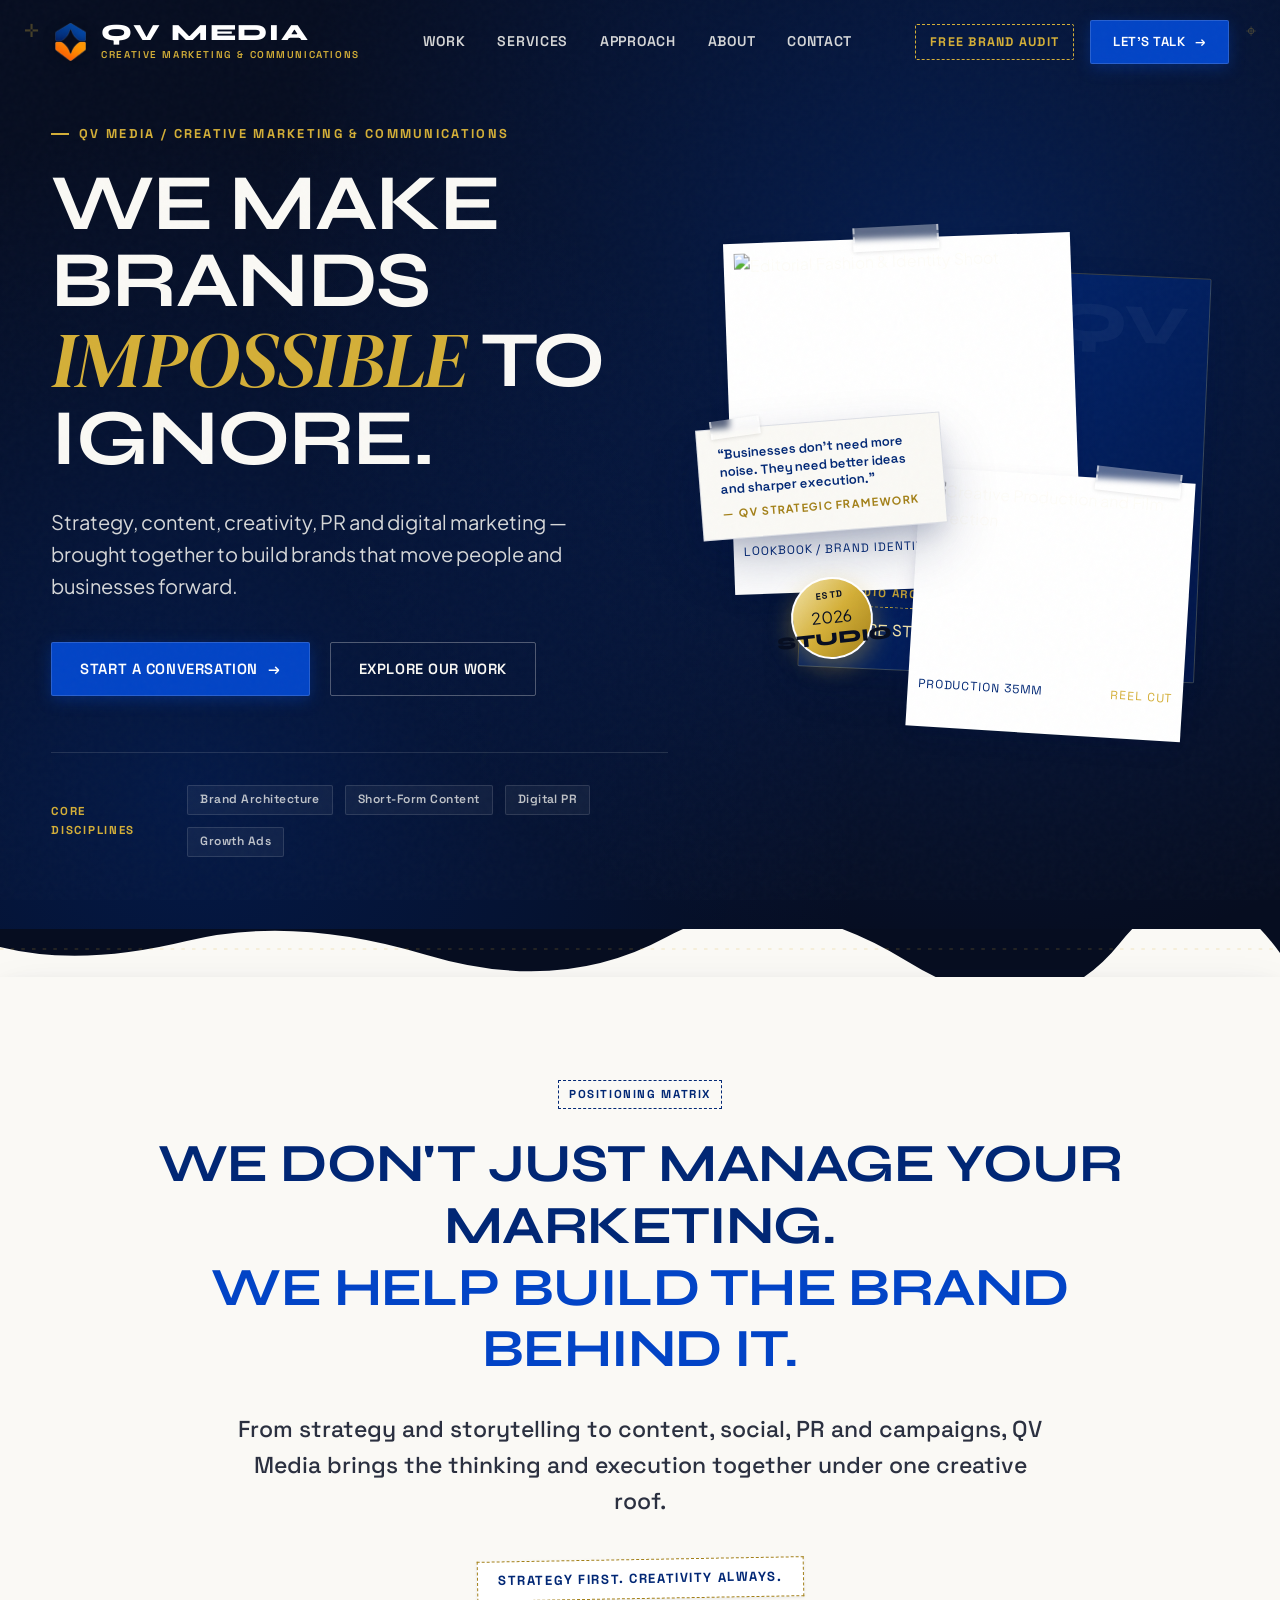
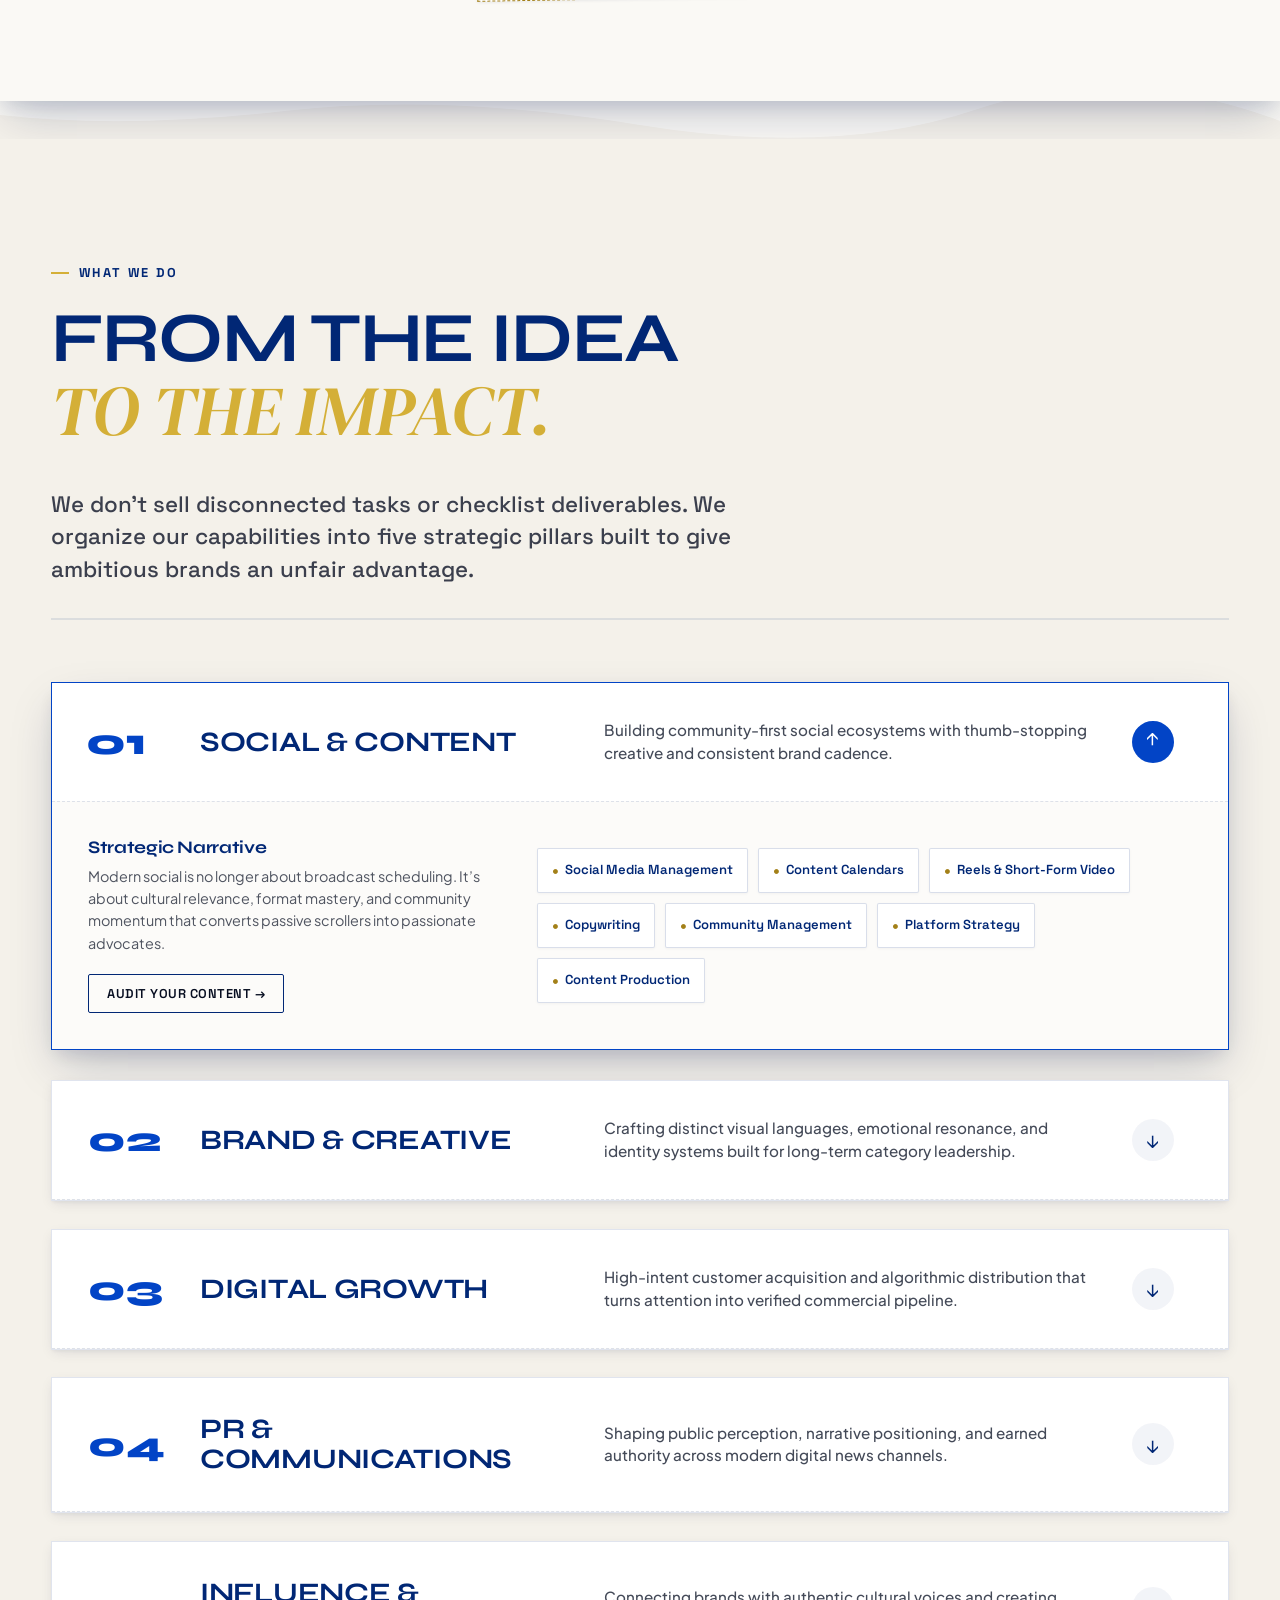
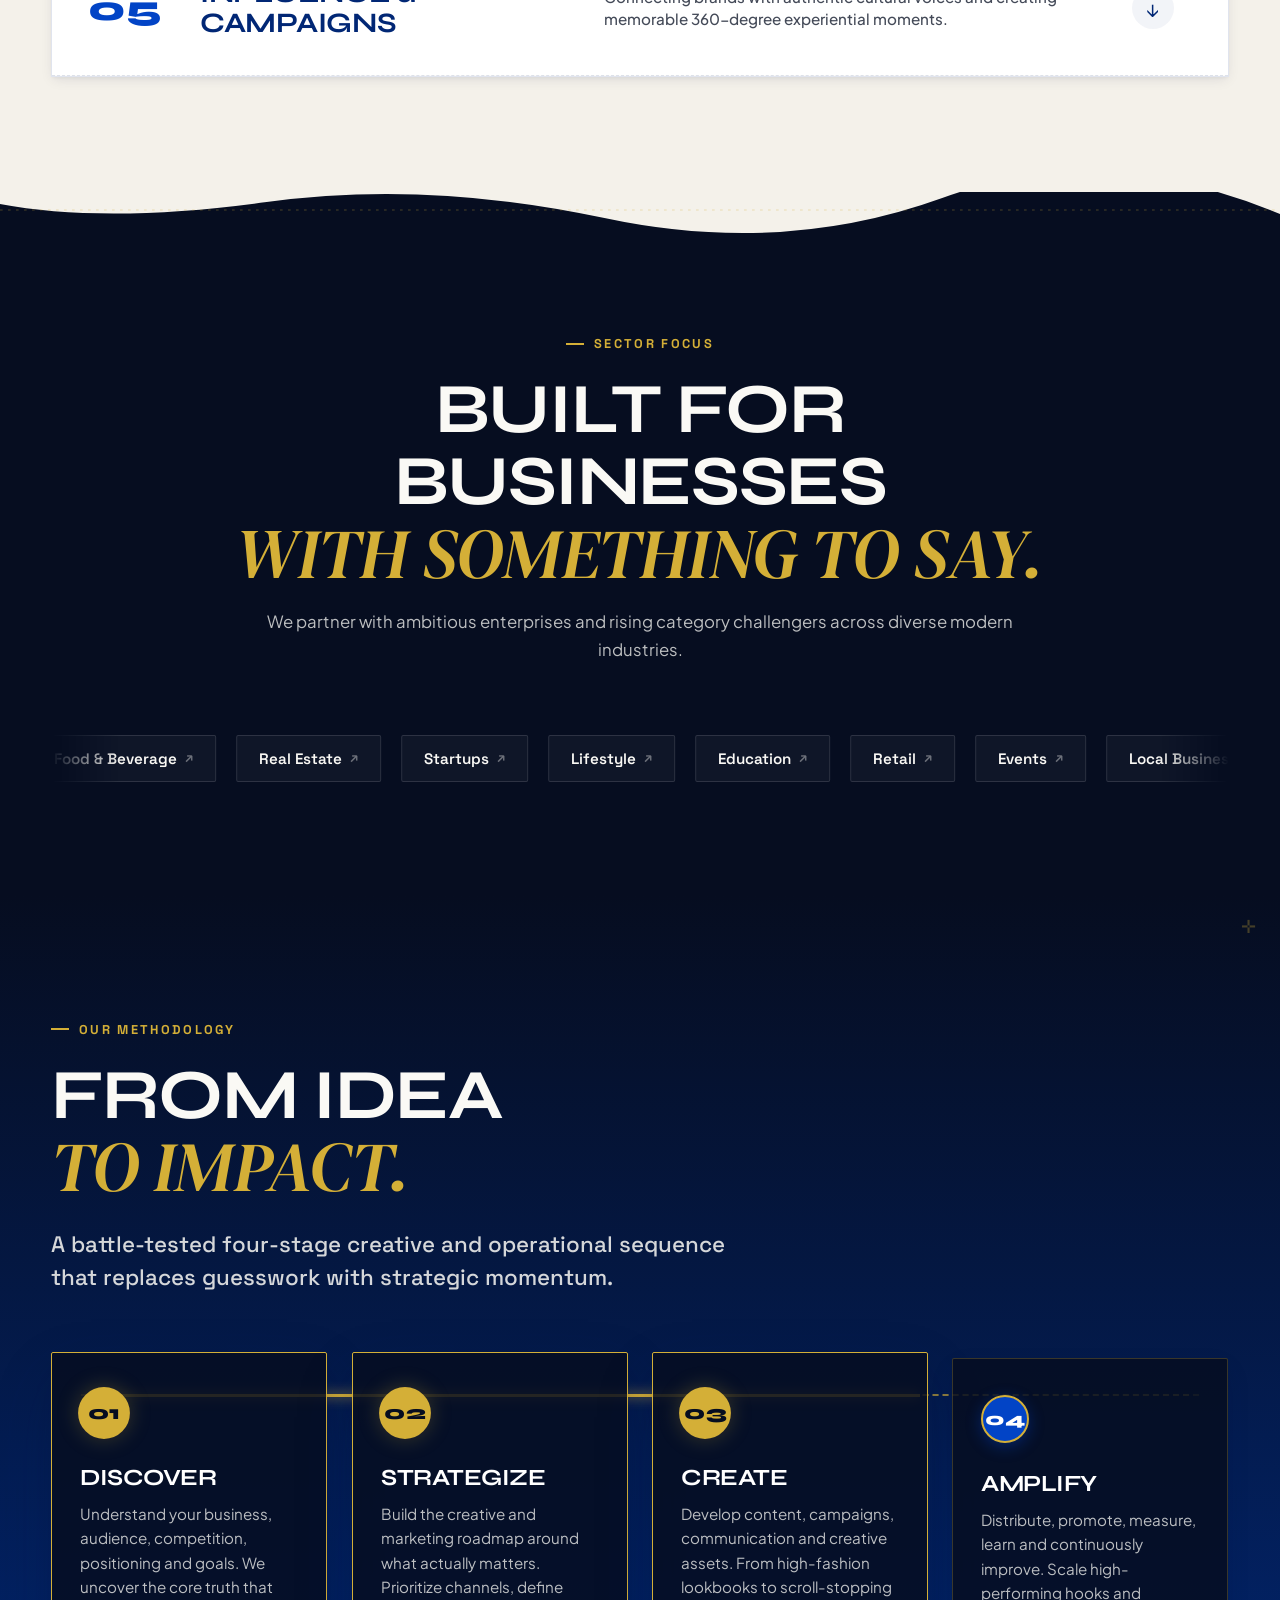
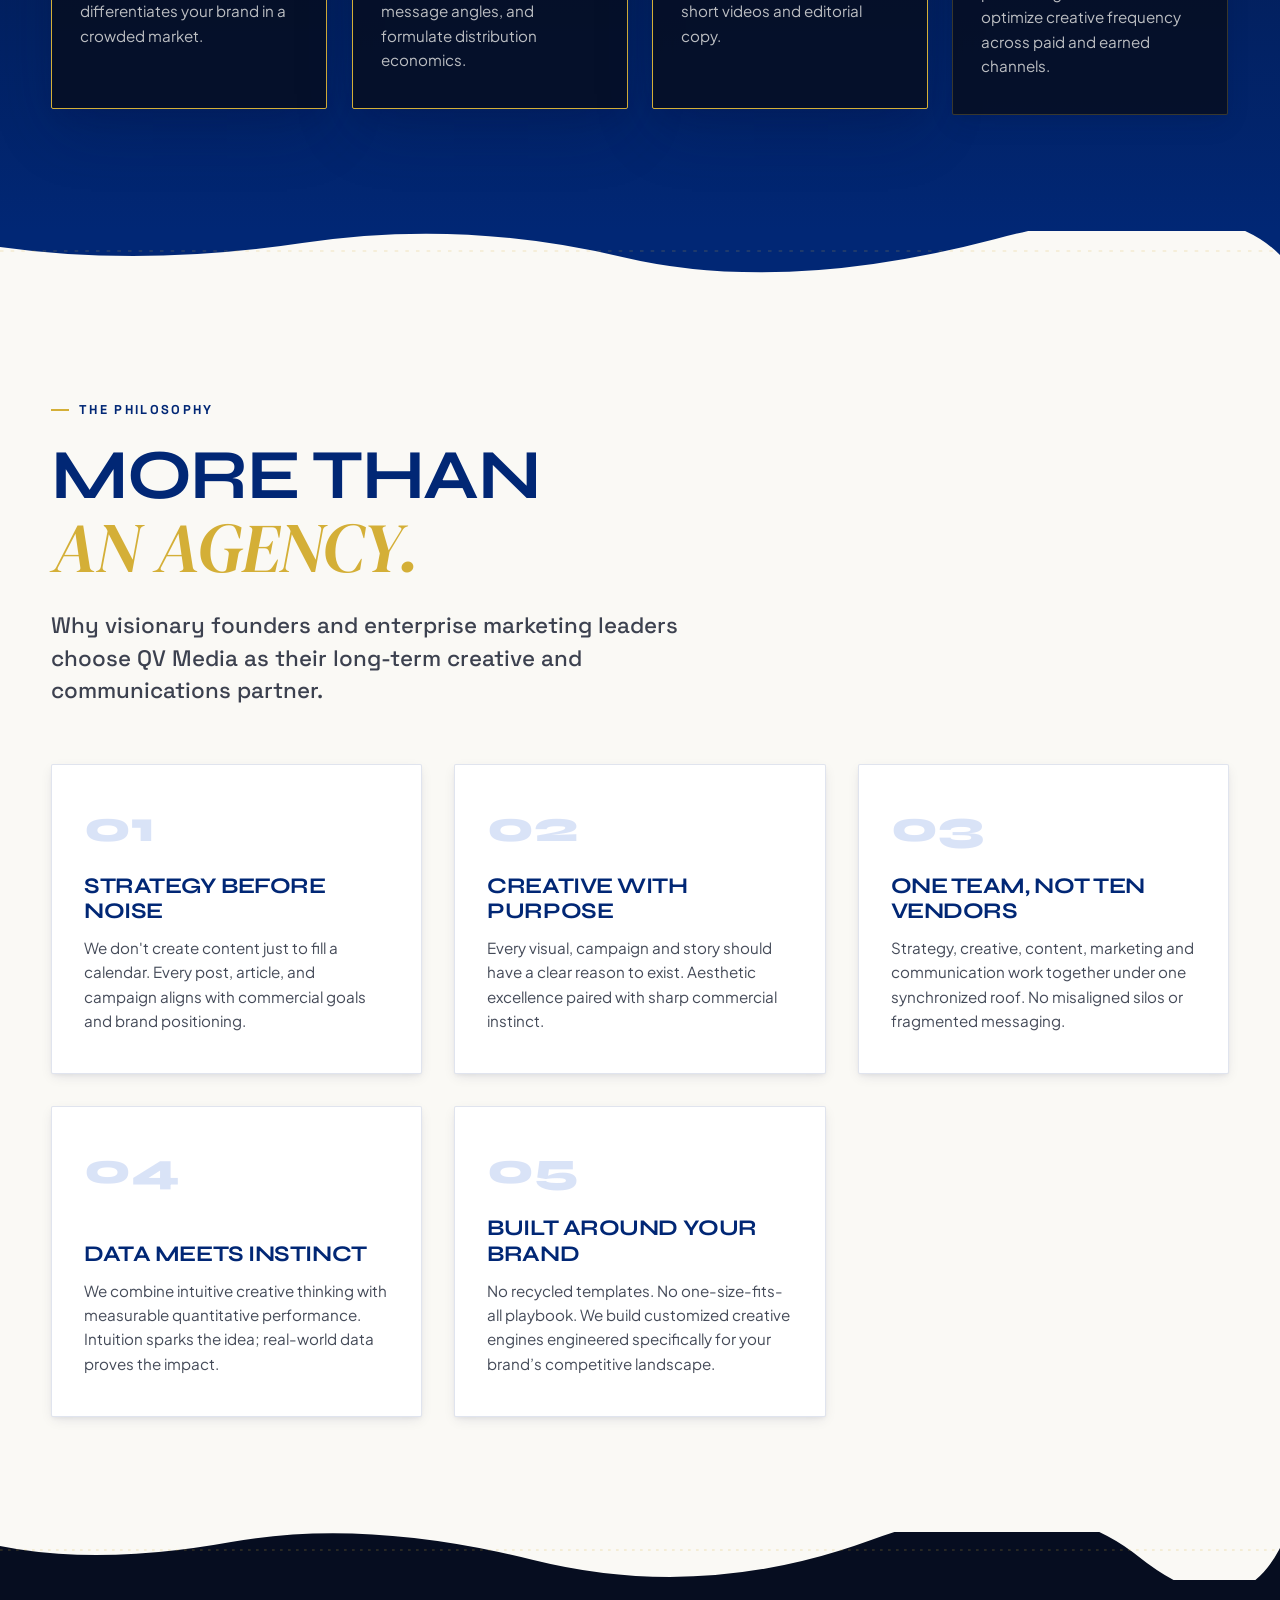
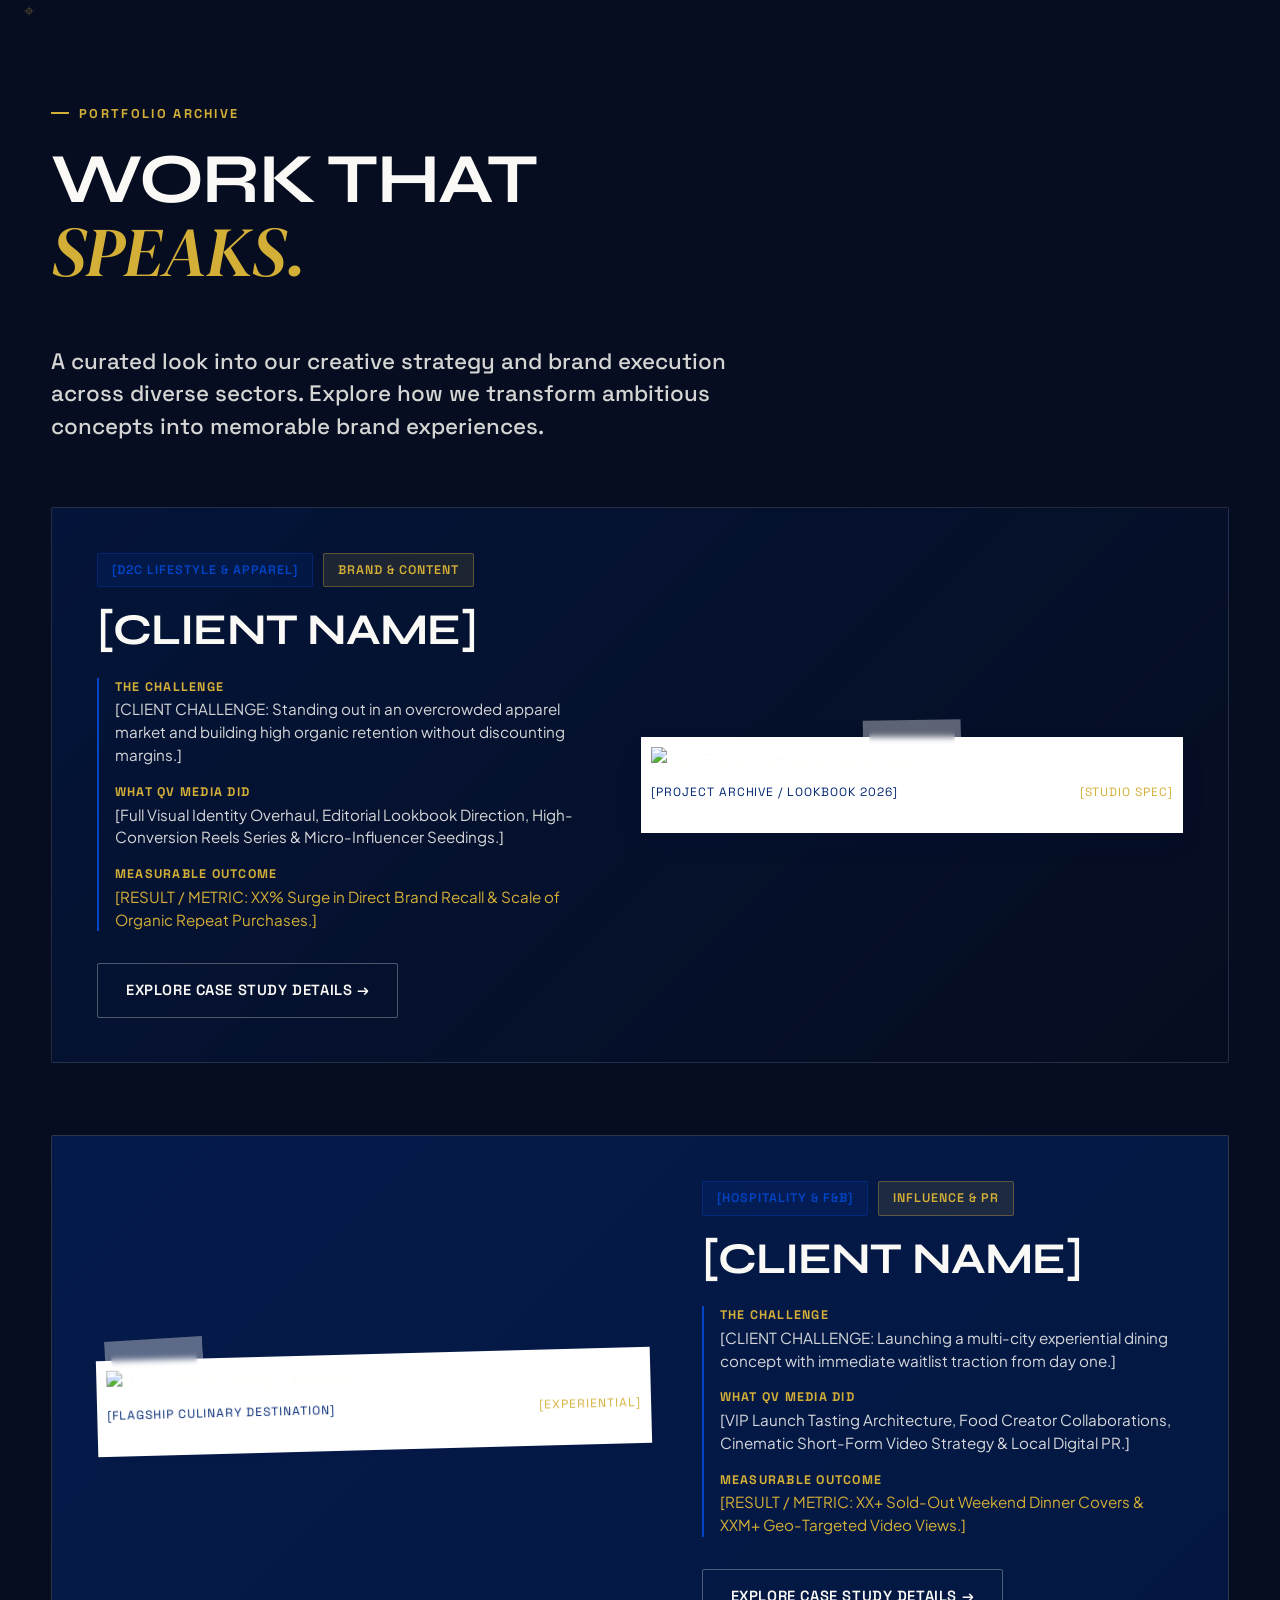
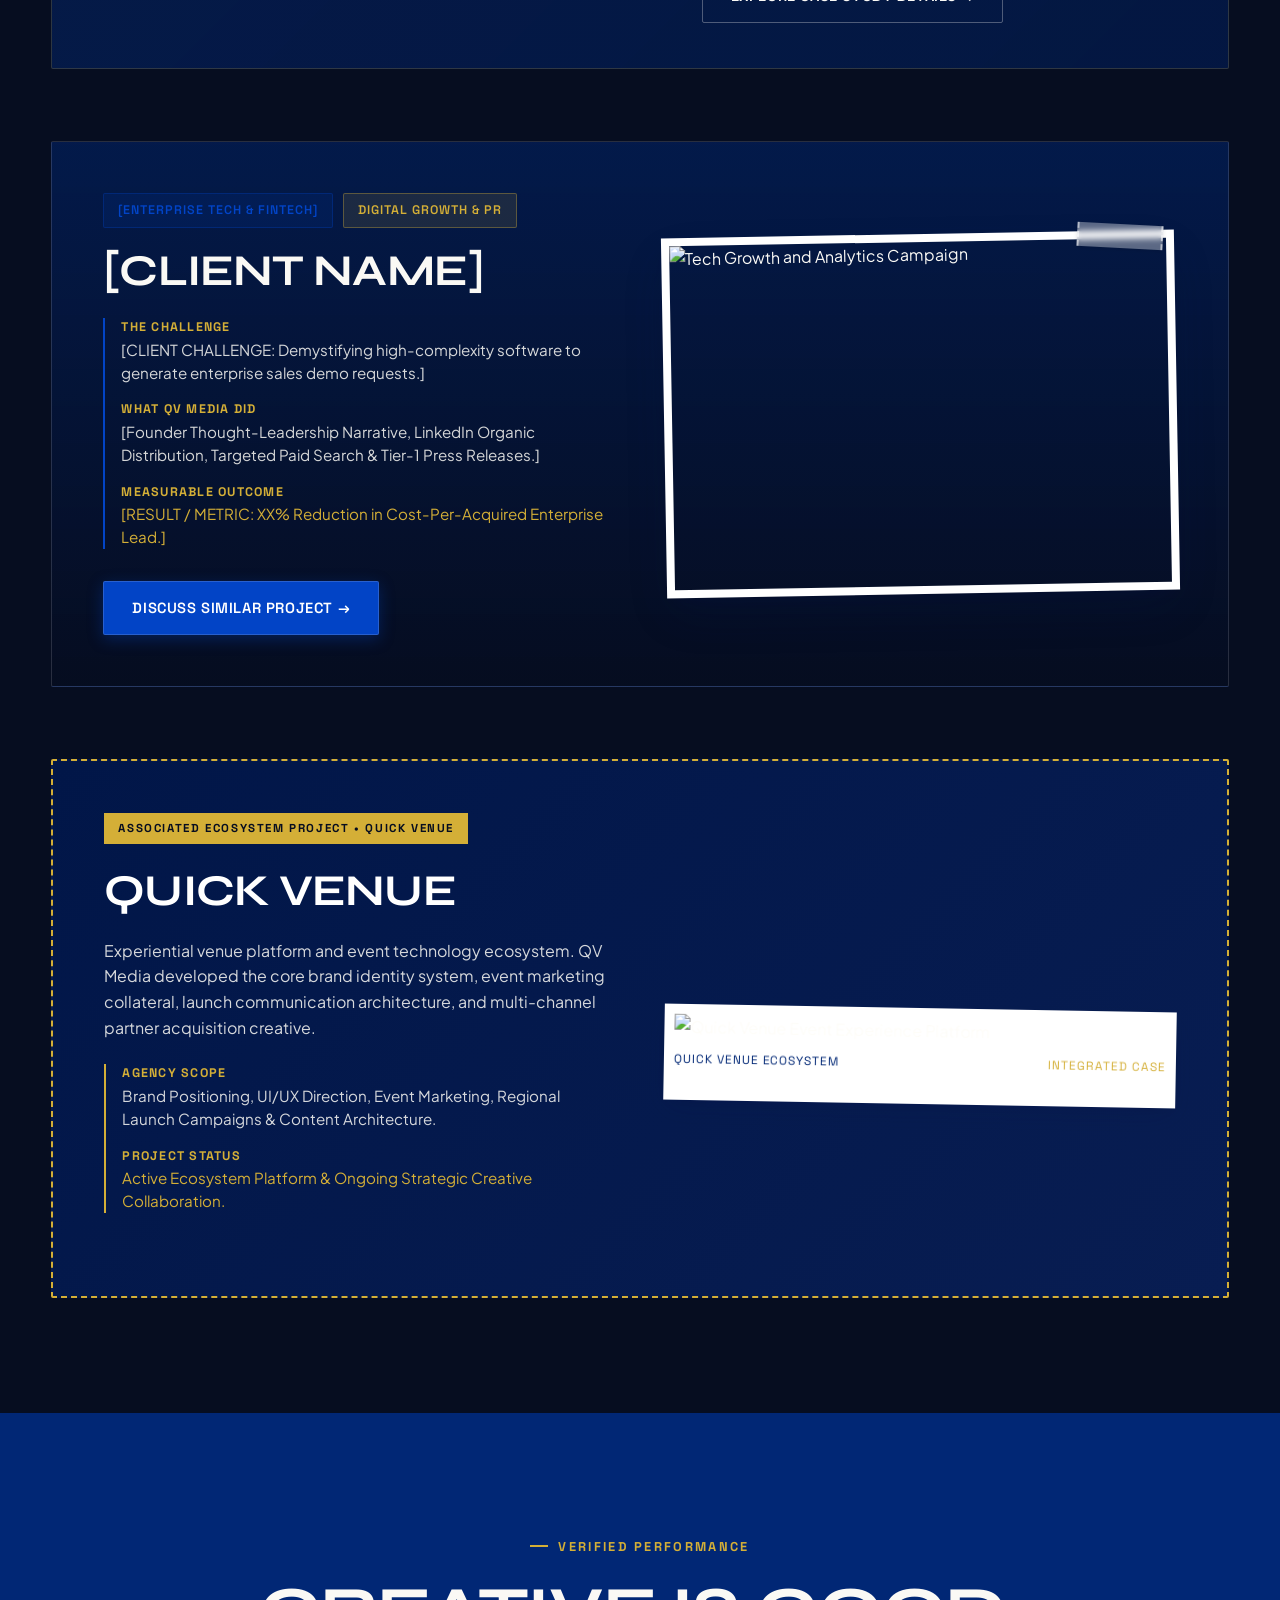
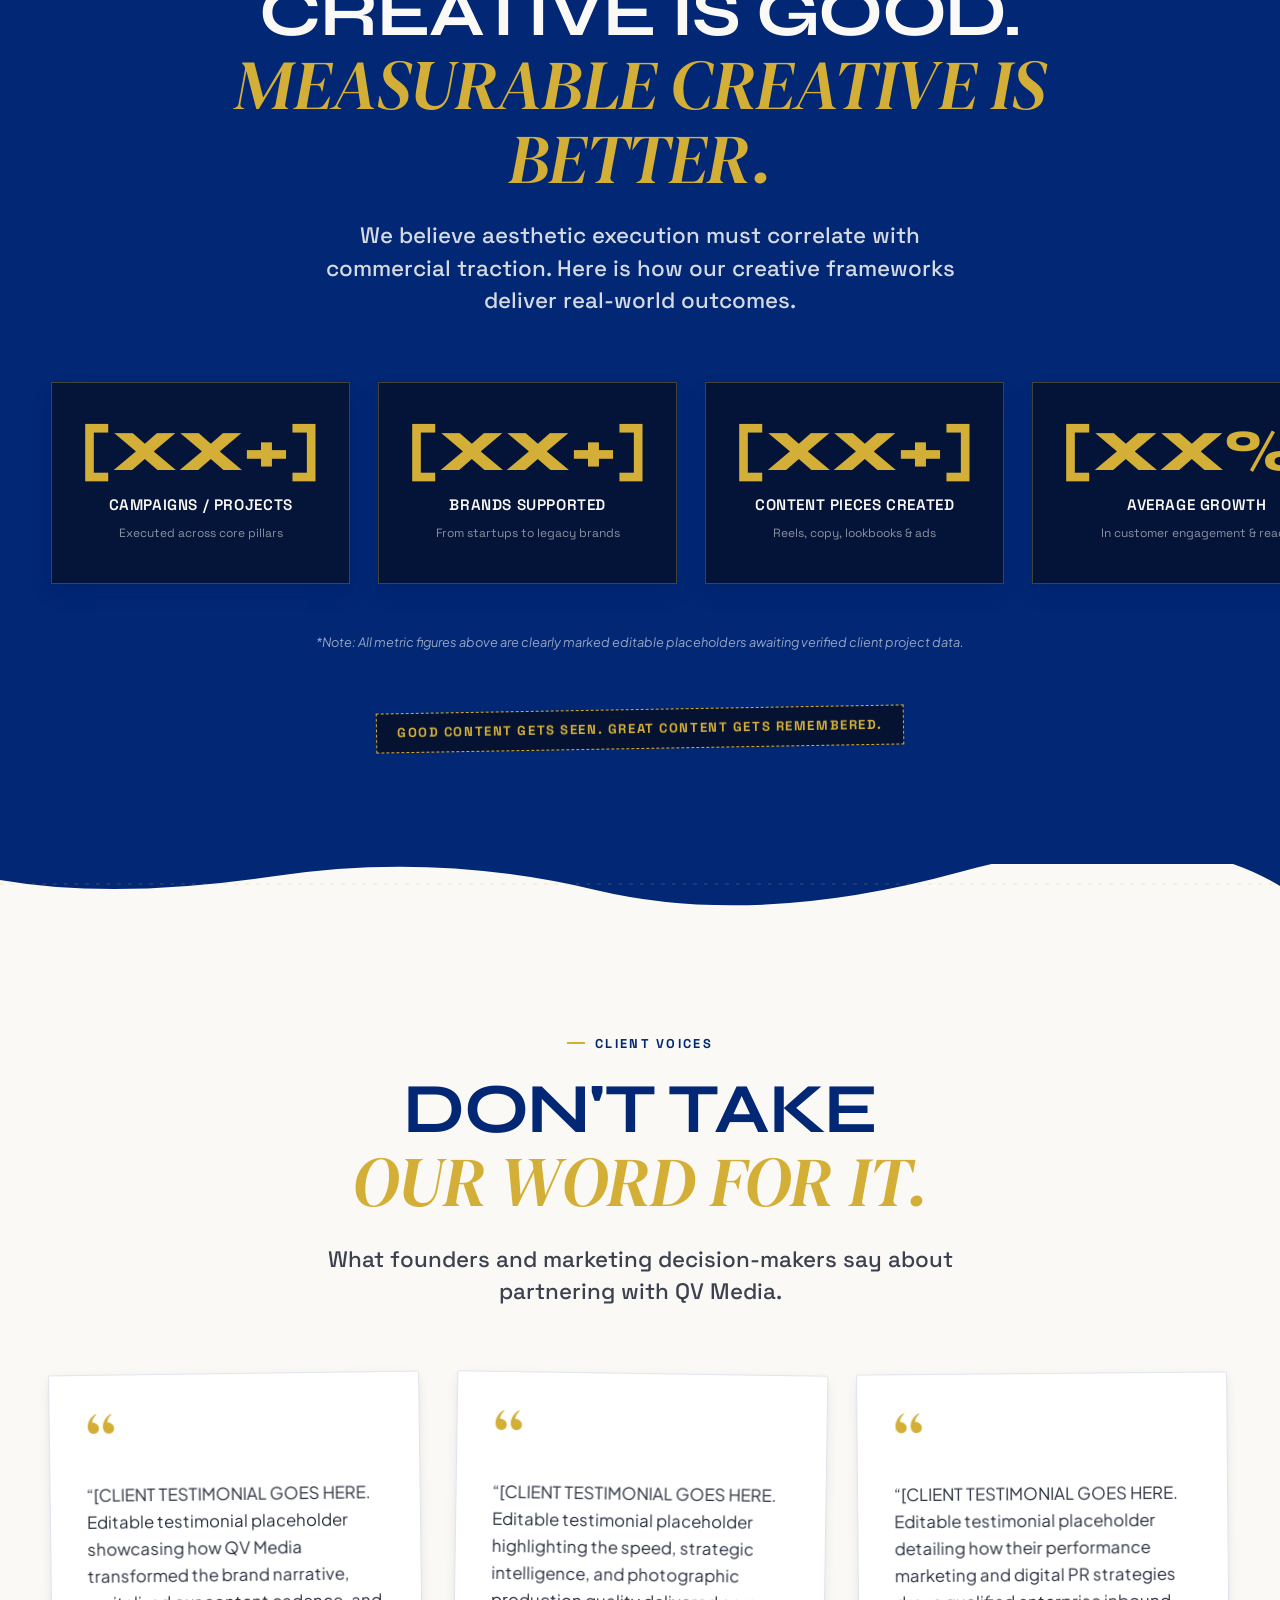
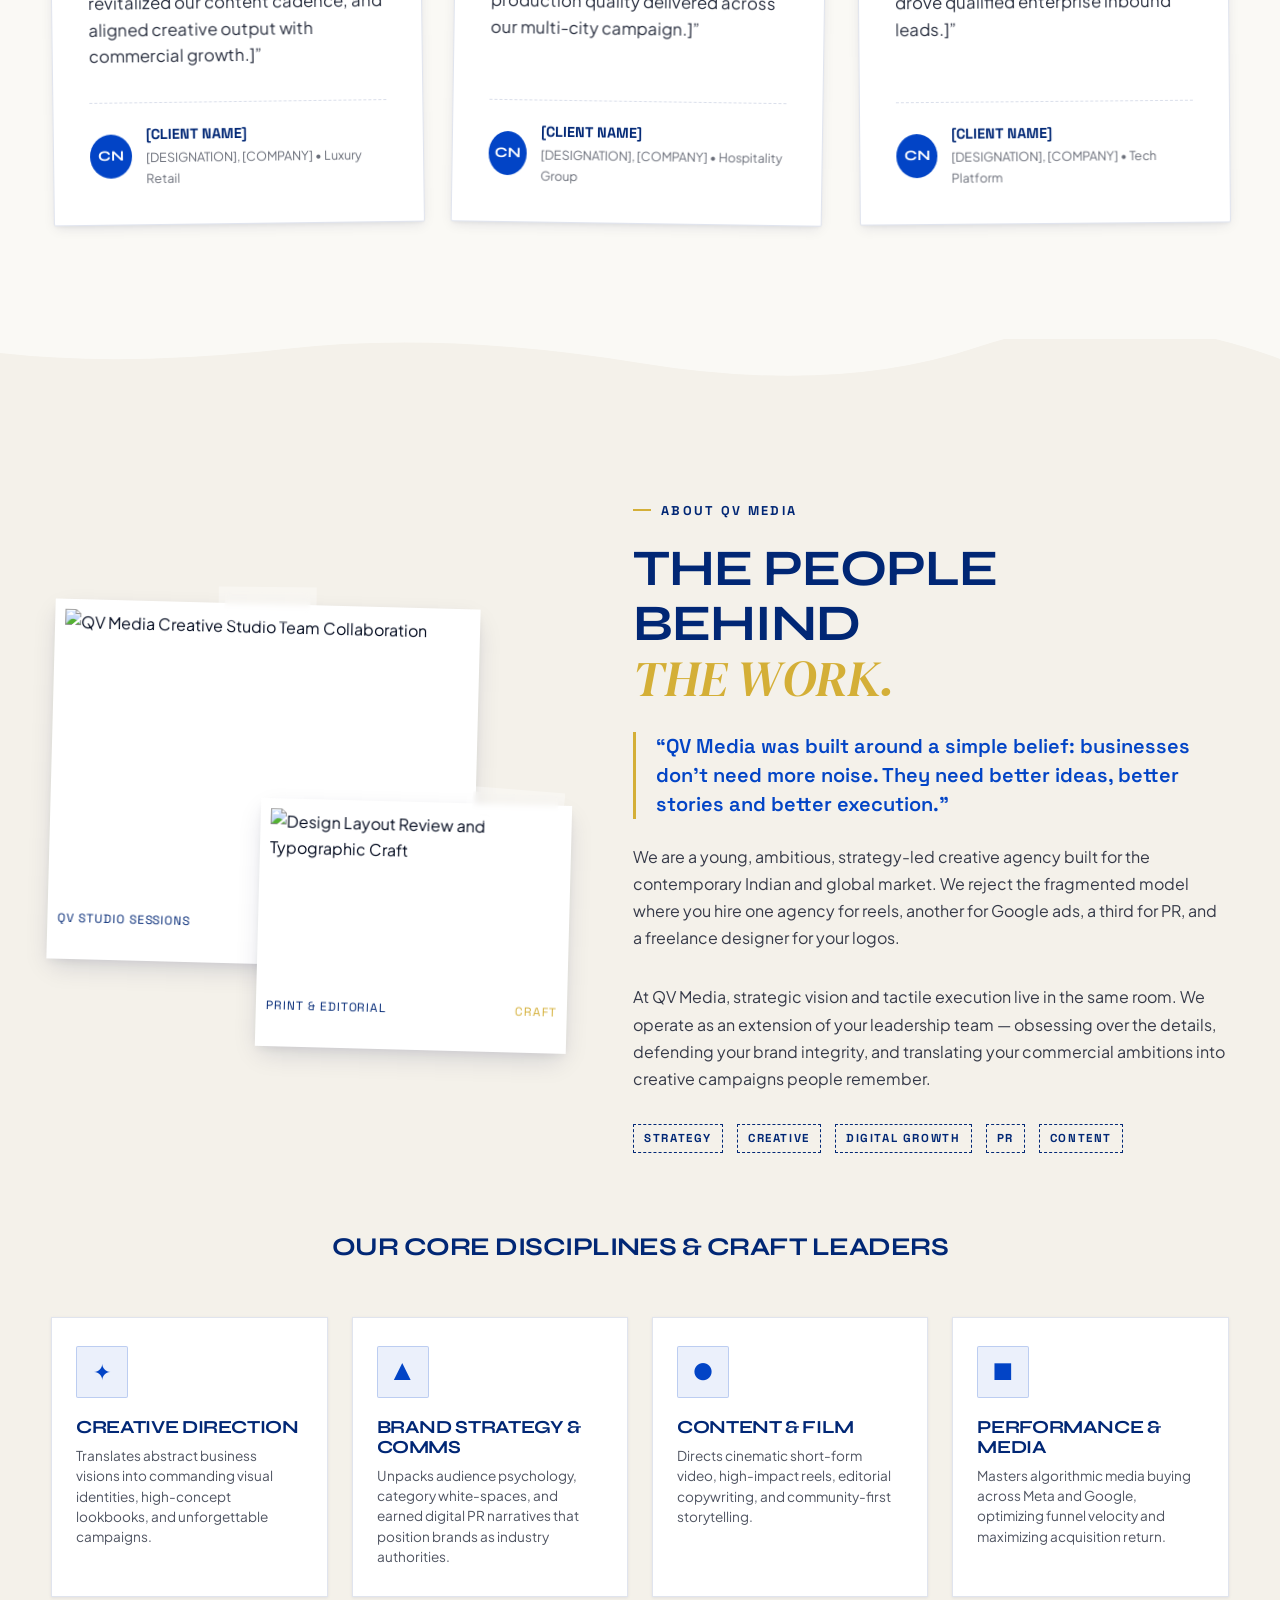
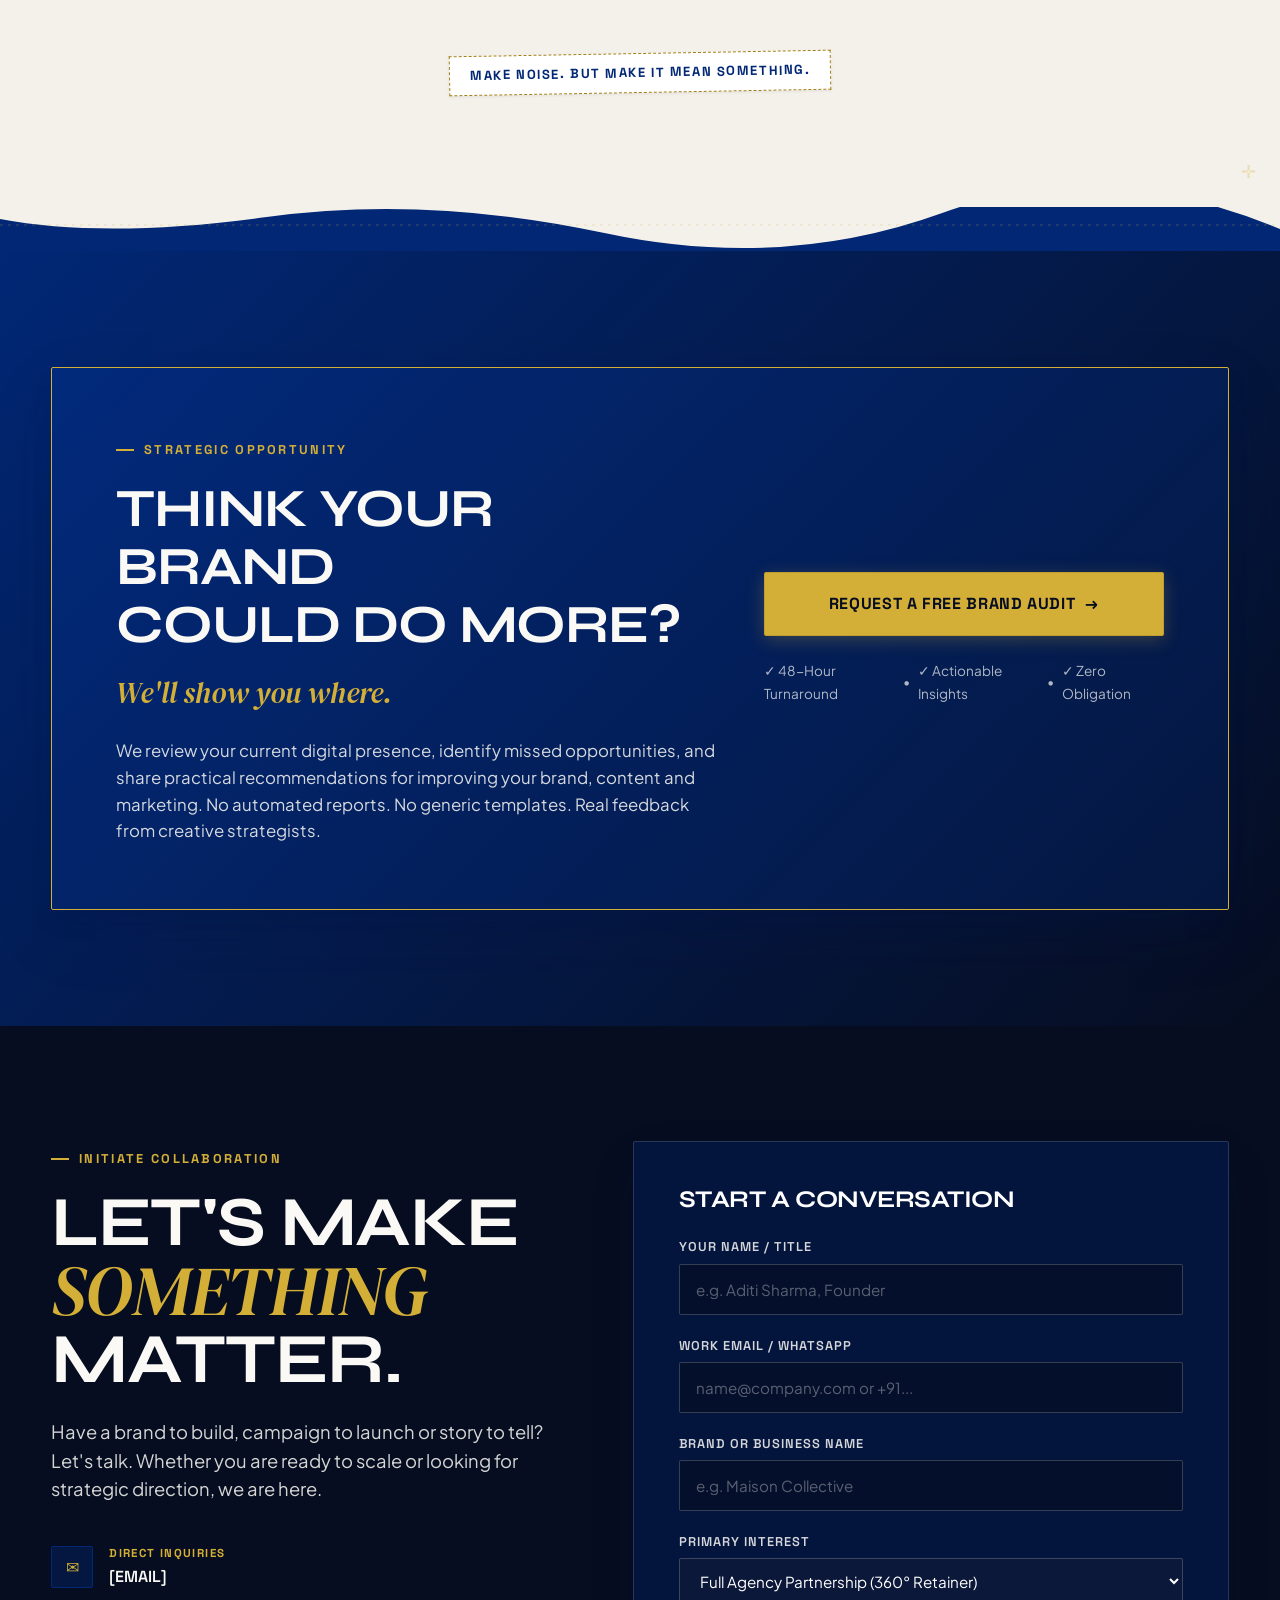
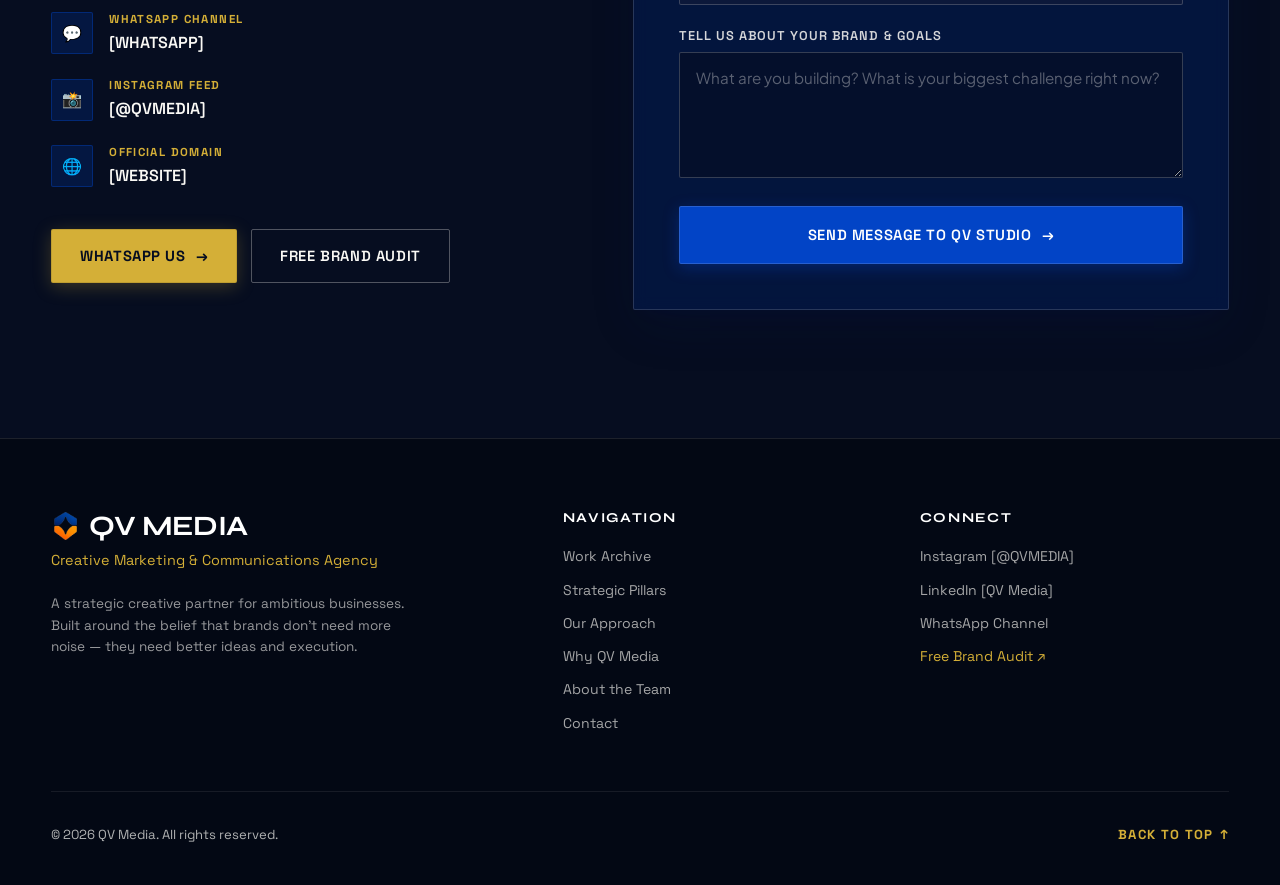
==== index.html @ d679d855 "feat: complete QV Media website with advanced paper-cut motion and scroll animation engine" ====
<!DOCTYPE html>
<html lang="en">
<head>
  <meta charset="UTF-8">
  <meta name="viewport" content="width=device-width, initial-scale=1.0">
  <title>QV Media — Creative Marketing & Communications Agency</title>
  <meta name="description" content="QV Media helps ambitious businesses grow through strategy, content, branding, digital marketing, PR and creative campaigns.">
  <meta name="keywords" content="QV Media, creative marketing agency, communications agency, brand strategy, digital growth, PR, content marketing">
  <meta name="author" content="QV Media">

  <!-- Open Graph / Social Meta -->
  <meta property="og:type" content="website">
  <meta property="og:title" content="QV Media — Creative Marketing & Communications Agency">
  <meta property="og:description" content="Strategy, content, creativity, PR and digital marketing — brought together to build brands that move people and businesses forward.">
  <meta property="og:image" content="LOGO.jpeg">
  <meta name="twitter:card" content="summary_large_image">

  <!-- Favicon -->
  <link rel="icon" type="image/png" href="icon.png">

  <!-- Google Fonts: Syne (Display), Space Grotesk (Editorial/Structure), DM Serif Display (Italic accents), Plus Jakarta Sans (Clean Modern Body) -->
  <link rel="preconnect" href="https://fonts.googleapis.com">
  <link rel="preconnect" href="https://fonts.gstatic.com" crossorigin>
  <link href="https://fonts.googleapis.com/css2?family=DM+Serif+Display:ital@0;1&family=Plus+Jakarta+Sans:wght@300;400;500;600;700&family=Space+Grotesk:wght@400;500;600;700&family=Syne:wght@700;800&display=swap" rel="stylesheet">

  <!-- Design System Stylesheet -->
  <link rel="stylesheet" href="css/style.css">
</head>
<body>

  <!-- ========================================================================
       TACTILE PAPER SCROLL PROGRESS INDICATOR
       ======================================================================== -->
  <div class="paper-scroll-tracker" id="paperScrollTracker" aria-hidden="true">
    <div class="paper-scroll-track">
      <div class="paper-scroll-fill" id="paperScrollFill"></div>
    </div>
    <div class="paper-scroll-folio">
      <span class="paper-reg-symbol">✛</span>
      <span class="paper-folio-text" id="paperScrollFolio">01</span>
    </div>
  </div>

  <!-- ========================================================================
       STICKY FLOATING NAVIGATION
       ======================================================================== -->
  <header class="header-nav" id="mainHeader">
    <div class="nav-wrapper">
      <!-- Brand Logo -->
      <a href="#hero" class="brand-logo-link" aria-label="QV Media Home">
        <img src="icon.png" alt="QV Media Logo Mark" class="brand-logo-mark" width="38" height="38">
        <div class="brand-logo-text">
          <span class="brand-name">QV MEDIA</span>
          <span class="brand-tagline-micro">Creative Marketing &amp; Communications</span>
        </div>
      </a>

      <!-- Desktop Navigation Links -->
      <nav class="nav-links" aria-label="Main Navigation">
        <a href="#work" class="nav-link">Work</a>
        <a href="#services" class="nav-link">Services</a>
        <a href="#approach" class="nav-link">Approach</a>
        <a href="#about" class="nav-link">About</a>
        <a href="#contact" class="nav-link">Contact</a>
      </nav>

      <!-- Nav CTA Actions -->
      <div class="nav-actions">
        <button type="button" class="nav-audit-trigger open-audit-modal">
          <span>Free Brand Audit</span>
        </button>
        <a href="#contact" class="btn btn-primary nav-cta-btn">
          <span>Let's Talk</span>
          <span class="btn-arrow">→</span>
        </a>
        <!-- Mobile Toggle Button -->
        <button type="button" class="mobile-toggle-btn" aria-label="Toggle Mobile Navigation">
          <span></span>
          <span></span>
          <span></span>
        </button>
      </div>
    </div>
  </header>

  <!-- Mobile Drawer Overlay -->
  <div class="mobile-nav-drawer" id="mobileDrawer" aria-hidden="true">
    <div class="mobile-nav-links">
      <a href="#work" class="mobile-nav-link">Work</a>
      <a href="#services" class="mobile-nav-link">Services</a>
      <a href="#approach" class="mobile-nav-link">Approach</a>
      <a href="#about" class="mobile-nav-link">About</a>
      <a href="#contact" class="mobile-nav-link">Contact</a>
    </div>
    <div style="display: flex; flex-direction: column; gap: 14px;">
      <button type="button" class="btn btn-gold open-audit-modal mobile-drawer-cta">
        <span>Request Free Brand Audit</span>
      </button>
      <a href="#contact" class="btn btn-primary mobile-drawer-cta">
        <span>Let's Talk →</span>
      </a>
    </div>
  </div>

  <main>
    <!-- ========================================================================
         HERO SECTION: EDITORIAL PAPER COLLAGE MOODBOARD
         ======================================================================== -->
    <section class="hero-section hero-canvas" id="hero">
      <!-- Subtle Paper Cut Registration Marks -->
      <div class="paper-reg-mark mark-top-left" aria-hidden="true">✛</div>
      <div class="paper-reg-mark mark-top-right" aria-hidden="true">⌖</div>
      
      <div class="container">
        <div class="hero-grid">
          <!-- Left Column: Commanding Editorial Content -->
          <div class="hero-content hero-staged">
            <div class="eyebrow stage-item stage-eyebrow">QV MEDIA / CREATIVE MARKETING &amp; COMMUNICATIONS</div>
            <h1 class="hero-title stage-item stage-title">
              WE MAKE BRANDS <br>
              <span class="text-gold-italic">IMPOSSIBLE</span> TO IGNORE.
            </h1>
            <p class="hero-description stage-item stage-desc">
              Strategy, content, creativity, PR and digital marketing — brought together to build brands that move people and businesses forward.
            </p>
            <div class="hero-ctas stage-item stage-ctas">
              <a href="#contact" class="btn btn-primary open-conversation-modal">
                <span>Start a Conversation</span>
                <span class="btn-arrow">→</span>
              </a>
              <a href="#work" class="btn btn-outline-light">
                <span>Explore Our Work</span>
              </a>
            </div>

            <!-- Strategic Focus Strip -->
            <div class="hero-trust-strip stage-item stage-trust">
              <span class="hero-trust-tag">Core Disciplines</span>
              <div class="hero-trust-list">
                <span class="hero-pill">Brand Architecture</span>
                <span class="hero-pill">Short-Form Content</span>
                <span class="hero-pill">Digital PR</span>
                <span class="hero-pill">Growth Ads</span>
              </div>
            </div>
          </div>

          <!-- Right Column: "Paper-Cut Studio" Tactile Moodboard -->
          <div class="hero-moodboard" aria-label="QV Media Studio Creative Moodboard">
            <!-- Layer 1: Midnight Blue Base Card with Watermark -->
            <div class="moodboard-layer moodboard-card-base stage-mb stage-mb-base" data-paper-depth="0.2">
              <span class="moodboard-base-watermark">QV</span>
              <div style="position: relative; z-index: 2;">
                <div class="editorial-stamp" style="margin-bottom: 8px;">Studio Archive • Issue 01</div>
                <div style="font-family: var(--font-display); font-size: 1.1rem; text-transform: uppercase; color: var(--gold-light);">
                  Where Strategy Meets Culture
                </div>
              </div>
            </div>

            <!-- Layer 2: Main Editorial Photograph (Polaroid style with tape) -->
            <div class="moodboard-layer moodboard-photo-main stage-mb stage-mb-photo1" data-paper-depth="0.5">
              <div class="paper-tape tape-top-center"></div>
              <div class="paper-photo-frame">
                <img src="https://images.unsplash.com/photo-1534528741775-53994a69daeb?auto=format&fit=crop&w=900&q=80" alt="Editorial Fashion &amp; Identity Shoot" loading="eager">
                <div class="paper-photo-caption">
                  <span>Lookbook / Brand Identity</span>
                  <span class="text-gold">Plate 04</span>
                </div>
              </div>
            </div>

            <!-- Layer 3: Secondary Editorial Fragment (Cinematography / Reel Shoot) -->
            <div class="moodboard-layer moodboard-photo-secondary stage-mb stage-mb-photo2" data-paper-depth="0.75">
              <div class="paper-tape tape-top-right"></div>
              <div class="paper-photo-frame">
                <img src="https://images.unsplash.com/photo-1492691527719-9d1e07e534b4?auto=format&fit=crop&w=800&q=80" alt="Creative Production and Film Direction" loading="eager">
                <div class="paper-photo-caption">
                  <span>Production 35mm</span>
                  <span class="text-gold">Reel Cut</span>
                </div>
              </div>
            </div>

            <!-- Layer 4: Strategy Note Card (Off-white paper scrap) -->
            <div class="moodboard-layer moodboard-note-card stage-mb stage-mb-note" data-paper-depth="0.95">
              <div class="paper-tape tape-top-left" style="width: 50px; height: 18px;"></div>
              <p>“Businesses don't need more noise. They need better ideas and sharper execution.”</p>
              <div class="moodboard-note-author">— QV Strategic Framework</div>
            </div>

            <!-- Layer 5: Gold Foil Seal -->
            <div class="moodboard-layer moodboard-gold-seal stage-mb stage-mb-seal" data-paper-depth="1.25">
              <div class="gold-seal-circle">
                <span>ESTD</span>
                <span>2026</span>
                <span>STUDIO</span>
              </div>
            </div>
          </div>
        </div>
      </div>
    </section>

    <!-- Torn Paper Edge SVG Divider (Dark Ink to Cotton Off-White) -->
    <div style="position: relative; width: 100%; height: 48px; background: var(--ink-black); overflow: hidden;">
      <svg viewBox="0 0 1440 48" fill="none" preserveAspectRatio="none" style="width: 100%; height: 100%; display: block;">
        <path d="M0,48 L0,18 Q90,38 210,12 T480,26 T750,8 T1020,32 T1260,14 T1440,24 L1440,48 Z" fill="#FAF9F5"/>
        <line x1="0" y1="20" x2="1440" y2="20" stroke="#D4AF37" stroke-dasharray="4 8" stroke-opacity="0.3"/>
      </svg>
    </div>

    <!-- ========================================================================
         QUICK BRAND STATEMENT SECTION
         ======================================================================== -->
    <section class="brand-statement-section" id="statement">
      <div class="container">
        <div class="statement-wrapper">
          <div class="statement-eyebrow">
            <span class="editorial-stamp editorial-stamp-dark">Positioning Matrix</span>
          </div>
          <h2 class="statement-headline">
            WE DON'T JUST MANAGE YOUR MARKETING. <br>
            <span>WE HELP BUILD THE BRAND BEHIND IT.</span>
          </h2>
          <p class="statement-copy">
            From strategy and storytelling to content, social, PR and campaigns, QV Media brings the thinking and execution together under one creative roof.
          </p>
          <div class="statement-punch-box">
            <span class="statement-punch-text">STRATEGY FIRST. CREATIVITY ALWAYS.</span>
          </div>
        </div>
      </div>
    </section>

    <!-- Torn Paper Edge SVG Divider (Cotton Off-White to Cream) -->
    <div style="position: relative; width: 100%; height: 38px; background: #FAF9F5; overflow: hidden;">
      <svg viewBox="0 0 1440 38" fill="none" preserveAspectRatio="none" style="width: 100%; height: 100%; display: block;">
        <path d="M0,38 L0,14 Q140,28 320,10 T720,24 T1100,8 T1440,20 L1440,38 Z" fill="#F4F1EA"/>
      </svg>
    </div>

    <!-- ========================================================================
         SERVICES SECTION ("WHAT WE DO") — 5 STRATEGIC PILLARS
         ======================================================================== -->
    <section class="services-section section-spacing" id="services">
      <div class="container">
        <!-- Section Header -->
        <div class="services-header">
          <div>
            <div class="eyebrow" style="color: var(--midnight-blue);">WHAT WE DO</div>
            <h2 class="section-title-large" style="color: var(--midnight-blue); margin-bottom: 0.5rem;">
              FROM THE IDEA <br>
              <span class="text-gold-italic">TO THE IMPACT.</span>
            </h2>
          </div>
          <p class="section-subtitle text-muted-dark">
            We don't sell disconnected tasks or checklist deliverables. We organize our capabilities into five strategic pillars built to give ambitious brands an unfair advantage.
          </p>
        </div>

        <!-- 5 Strategic Pillars Accordion Cards -->
        <div class="services-pillars-grid">

          <!-- Pillar 01: Social & Content -->
          <article class="pillar-card active" id="pillar-01">
            <button type="button" class="pillar-header-trigger" aria-expanded="true">
              <span class="pillar-num">01</span>
              <h3 class="pillar-title">SOCIAL &amp; CONTENT</h3>
              <p class="pillar-summary">
                Building community-first social ecosystems with thumb-stopping creative and consistent brand cadence.
              </p>
              <span class="pillar-chevron">↓</span>
            </button>
            <div class="pillar-drawer">
              <div class="pillar-drawer-content">
                <div class="pillar-drawer-meta">
                  <h4>Strategic Narrative</h4>
                  <p>
                    Modern social is no longer about broadcast scheduling. It’s about cultural relevance, format mastery, and community momentum that converts passive scrollers into passionate advocates.
                  </p>
                  <button type="button" class="btn btn-outline-dark open-audit-modal" style="padding: 8px 18px; font-size: 0.8rem;">
                    <span>Audit Your Content →</span>
                  </button>
                </div>
                <div class="pillar-services-list">
                  <span class="pillar-tag">Social Media Management</span>
                  <span class="pillar-tag">Content Calendars</span>
                  <span class="pillar-tag">Reels &amp; Short-Form Video</span>
                  <span class="pillar-tag">Copywriting</span>
                  <span class="pillar-tag">Community Management</span>
                  <span class="pillar-tag">Platform Strategy</span>
                  <span class="pillar-tag">Content Production</span>
                </div>
              </div>
            </div>
          </article>

          <!-- Pillar 02: Brand & Creative -->
          <article class="pillar-card" id="pillar-02">
            <button type="button" class="pillar-header-trigger" aria-expanded="false">
              <span class="pillar-num">02</span>
              <h3 class="pillar-title">BRAND &amp; CREATIVE</h3>
              <p class="pillar-summary">
                Crafting distinct visual languages, emotional resonance, and identity systems built for long-term category leadership.
              </p>
              <span class="pillar-chevron">↓</span>
            </button>
            <div class="pillar-drawer">
              <div class="pillar-drawer-content">
                <div class="pillar-drawer-meta">
                  <h4>Strategic Narrative</h4>
                  <p>
                    Great brands aren’t assembled from random templates. We shape foundational brand identities that endure across every physical and digital touchpoint.
                  </p>
                  <button type="button" class="btn btn-outline-dark open-conversation-modal" style="padding: 8px 18px; font-size: 0.8rem;">
                    <span>Discuss Brand Identity →</span>
                  </button>
                </div>
                <div class="pillar-services-list">
                  <span class="pillar-tag">Brand Strategy</span>
                  <span class="pillar-tag">Brand Identity</span>
                  <span class="pillar-tag">Visual Identity</span>
                  <span class="pillar-tag">Campaign Concepts</span>
                  <span class="pillar-tag">Creative Direction</span>
                  <span class="pillar-tag">Graphic Design</span>
                  <span class="pillar-tag">Brand Collateral</span>
                </div>
              </div>
            </div>
          </article>

          <!-- Pillar 03: Digital Growth -->
          <article class="pillar-card" id="pillar-03">
            <button type="button" class="pillar-header-trigger" aria-expanded="false">
              <span class="pillar-num">03</span>
              <h3 class="pillar-title">DIGITAL GROWTH</h3>
              <p class="pillar-summary">
                High-intent customer acquisition and algorithmic distribution that turns attention into verified commercial pipeline.
              </p>
              <span class="pillar-chevron">↓</span>
            </button>
            <div class="pillar-drawer">
              <div class="pillar-drawer-content">
                <div class="pillar-drawer-meta">
                  <h4>Strategic Narrative</h4>
                  <p>
                    Performance without creative is expensive. Creative without distribution is invisible. We connect high-converting ad concepts with surgical media buying.
                  </p>
                  <button type="button" class="btn btn-outline-dark open-conversation-modal" style="padding: 8px 18px; font-size: 0.8rem;">
                    <span>Scale Customer Acquisition →</span>
                  </button>
                </div>
                <div class="pillar-services-list">
                  <span class="pillar-tag">Performance Marketing</span>
                  <span class="pillar-tag">Meta Ads (Instagram &amp; Facebook)</span>
                  <span class="pillar-tag">Google Ads &amp; Search</span>
                  <span class="pillar-tag">Lead Generation</span>
                  <span class="pillar-tag">Campaign Optimization</span>
                  <span class="pillar-tag">Audience Research</span>
                  <span class="pillar-tag">Analytics &amp; Reporting</span>
                </div>
              </div>
            </div>
          </article>

          <!-- Pillar 04: PR & Communications -->
          <article class="pillar-card" id="pillar-04">
            <button type="button" class="pillar-header-trigger" aria-expanded="false">
              <span class="pillar-num">04</span>
              <h3 class="pillar-title">PR &amp; COMMUNICATIONS</h3>
              <p class="pillar-summary">
                Shaping public perception, narrative positioning, and earned authority across modern digital news channels.
              </p>
              <span class="pillar-chevron">↓</span>
            </button>
            <div class="pillar-drawer">
              <div class="pillar-drawer-content">
                <div class="pillar-drawer-meta">
                  <h4>Strategic Narrative</h4>
                  <p>
                    In an era of endless sponsored messages, organic third-party credibility is the ultimate currency. We position founders and businesses at the center of industry dialogues.
                  </p>
                  <button type="button" class="btn btn-outline-dark open-conversation-modal" style="padding: 8px 18px; font-size: 0.8rem;">
                    <span>Build Brand Authority →</span>
                  </button>
                </div>
                <div class="pillar-services-list">
                  <span class="pillar-tag">Digital PR</span>
                  <span class="pillar-tag">Media Relations</span>
                  <span class="pillar-tag">Brand Communication</span>
                  <span class="pillar-tag">Press Releases</span>
                  <span class="pillar-tag">Online Reputation</span>
                  <span class="pillar-tag">Launch Communication</span>
                  <span class="pillar-tag">Strategic Communications</span>
                </div>
              </div>
            </div>
          </article>

          <!-- Pillar 05: Influence & Campaigns -->
          <article class="pillar-card" id="pillar-05">
            <button type="button" class="pillar-header-trigger" aria-expanded="false">
              <span class="pillar-num">05</span>
              <h3 class="pillar-title">INFLUENCE &amp; CAMPAIGNS</h3>
              <p class="pillar-summary">
                Connecting brands with authentic cultural voices and creating memorable 360-degree experiential moments.
              </p>
              <span class="pillar-chevron">↓</span>
            </button>
            <div class="pillar-drawer">
              <div class="pillar-drawer-content">
                <div class="pillar-drawer-meta">
                  <h4>Strategic Narrative</h4>
                  <p>
                    Beyond scripted endorsements: we orchestrate creator alignments and live brand events that generate sustained organic word-of-mouth.
                  </p>
                  <button type="button" class="btn btn-outline-dark open-conversation-modal" style="padding: 8px 18px; font-size: 0.8rem;">
                    <span>Plan a Campaign Launch →</span>
                  </button>
                </div>
                <div class="pillar-services-list">
                  <span class="pillar-tag">Influencer Marketing</span>
                  <span class="pillar-tag">Creator Collaborations</span>
                  <span class="pillar-tag">Campaign Management</span>
                  <span class="pillar-tag">Product Launches</span>
                  <span class="pillar-tag">Event Marketing</span>
                  <span class="pillar-tag">Experiential Campaigns</span>
                  <span class="pillar-tag">Local/Regional Campaigns</span>
                </div>
              </div>
            </div>
          </article>

        </div>
      </div>
    </section>

    <!-- Torn Paper Edge SVG Divider (Cream to Dark Ink) -->
    <div style="position: relative; width: 100%; height: 44px; background: #F4F1EA; overflow: hidden;">
      <svg viewBox="0 0 1440 44" fill="none" preserveAspectRatio="none" style="width: 100%; height: 100%; display: block;">
        <path d="M0,44 L0,12 Q120,32 300,10 T680,26 T1060,6 T1440,22 L1440,44 Z" fill="#060D20"/>
        <line x1="0" y1="18" x2="1440" y2="18" stroke="#D4AF37" stroke-dasharray="3 6" stroke-opacity="0.35"/>
      </svg>
    </div>

    <!-- ========================================================================
         "WHO WE WORK WITH" (MOVING EDITORIAL SECTOR STRIP)
         ======================================================================== -->
    <section class="who-we-work-with-section" id="sectors">
      <div class="container">
        <div class="categories-header">
          <div class="eyebrow">SECTOR FOCUS</div>
          <h2 class="section-title-large" style="margin-bottom: 1rem;">
            BUILT FOR BUSINESSES <br>
            <span class="text-gold-italic">WITH SOMETHING TO SAY.</span>
          </h2>
          <p style="color: rgba(250, 249, 245, 0.75); font-size: 1.05rem;">
            We partner with ambitious enterprises and rising category challengers across diverse modern industries.
          </p>
        </div>

        <!-- Scroll-Linked Moving Editorial Paper Strip -->
        <div class="categories-strip-viewport" aria-label="Industries Strip">
          <div class="categories-grid" id="sectorsStrip">
            <div class="category-chip">Hospitality</div>
            <div class="category-chip">Healthcare</div>
            <div class="category-chip">Food &amp; Beverage</div>
            <div class="category-chip">Real Estate</div>
            <div class="category-chip">Startups</div>
            <div class="category-chip">Lifestyle</div>
            <div class="category-chip">Education</div>
            <div class="category-chip">Retail</div>
            <div class="category-chip">Events</div>
            <div class="category-chip">Local Businesses</div>
            <div class="category-chip">Professional Services</div>
          </div>
        </div>
      </div>
    </section>

    <!-- ========================================================================
         OUR APPROACH (CONNECTED PAPER STRIP TIMELINE)
         ======================================================================== -->
    <section class="approach-section section-spacing" id="approach">
      <div class="paper-reg-mark mark-top-right" aria-hidden="true">✛</div>
      <div class="container">
        <div style="max-width: 760px;">
          <div class="eyebrow">OUR METHODOLOGY</div>
          <h2 class="section-title-large">
            FROM IDEA <br>
            <span class="text-gold-italic">TO IMPACT.</span>
          </h2>
          <p class="section-subtitle">
            A battle-tested four-stage creative and operational sequence that replaces guesswork with strategic momentum.
          </p>
        </div>

        <!-- Connected Physical Paper Strip Timeline -->
        <div class="approach-timeline-strip" id="approachTimeline">
          <!-- Animated Paper Line Progress Bar -->
          <div class="approach-progress-track" aria-hidden="true">
            <div class="approach-progress-fill" id="approachProgressFill"></div>
          </div>

          <!-- Stage 01: Discover -->
          <div class="approach-step-card" data-step="1">
            <span class="step-indicator">01</span>
            <h3 class="step-title">DISCOVER</h3>
            <p class="step-description">
              Understand your business, audience, competition, positioning and goals. We uncover the core truth that differentiates your brand in a crowded market.
            </p>
          </div>

          <!-- Stage 02: Strategize -->
          <div class="approach-step-card" data-step="2">
            <span class="step-indicator">02</span>
            <h3 class="step-title">STRATEGIZE</h3>
            <p class="step-description">
              Build the creative and marketing roadmap around what actually matters. Prioritize channels, define message angles, and formulate distribution economics.
            </p>
          </div>

          <!-- Stage 03: Create -->
          <div class="approach-step-card" data-step="3">
            <span class="step-indicator">03</span>
            <h3 class="step-title">CREATE</h3>
            <p class="step-description">
              Develop content, campaigns, communication and creative assets. From high-fashion lookbooks to scroll-stopping short videos and editorial copy.
            </p>
          </div>

          <!-- Stage 04: Amplify -->
          <div class="approach-step-card" data-step="4">
            <span class="step-indicator">04</span>
            <h3 class="step-title">AMPLIFY</h3>
            <p class="step-description">
              Distribute, promote, measure, learn and continuously improve. Scale high-performing hooks and optimize creative frequency across paid and earned channels.
            </p>
          </div>

        </div>
      </div>
    </section>

    <!-- Torn Paper Edge SVG Divider (Midnight Blue to Cotton Off-White) -->
    <div style="position: relative; width: 100%; height: 46px; background: var(--midnight-blue); overflow: hidden;">
      <svg viewBox="0 0 1440 46" fill="none" preserveAspectRatio="none" style="width: 100%; height: 100%; display: block;">
        <path d="M0,46 L0,16 Q160,36 340,12 T700,26 T1120,8 T1440,24 L1440,46 Z" fill="#FAF9F5"/>
        <line x1="0" y1="20" x2="1440" y2="20" stroke="#D4AF37" stroke-dasharray="4 8" stroke-opacity="0.3"/>
      </svg>
    </div>

    <!-- ========================================================================
         THE QV MEDIA DIFFERENCE (5 STRATEGIC PRINCIPLES)
         ======================================================================== -->
    <section class="difference-section section-spacing" id="difference">
      <div class="container">
        <div style="max-width: 820px;">
          <div class="eyebrow" style="color: var(--midnight-blue);">THE PHILOSOPHY</div>
          <h2 class="section-title-large" style="color: var(--midnight-blue);">
            MORE THAN <br>
            <span class="text-gold-italic">AN AGENCY.</span>
          </h2>
          <p class="section-subtitle text-muted-dark">
            Why visionary founders and enterprise marketing leaders choose QV Media as their long-term creative and communications partner.
          </p>
        </div>

        <div class="difference-grid">

          <!-- Principle 1 -->
          <div class="difference-card">
            <div class="diff-index">01</div>
            <div>
              <h3 class="diff-title">Strategy Before Noise</h3>
              <p class="diff-copy">
                We don't create content just to fill a calendar. Every post, article, and campaign aligns with commercial goals and brand positioning.
              </p>
            </div>
          </div>

          <!-- Principle 2 -->
          <div class="difference-card">
            <div class="diff-index">02</div>
            <div>
              <h3 class="diff-title">Creative With Purpose</h3>
              <p class="diff-copy">
                Every visual, campaign and story should have a clear reason to exist. Aesthetic excellence paired with sharp commercial instinct.
              </p>
            </div>
          </div>

          <!-- Principle 3 -->
          <div class="difference-card">
            <div class="diff-index">03</div>
            <div>
              <h3 class="diff-title">One Team, Not Ten Vendors</h3>
              <p class="diff-copy">
                Strategy, creative, content, marketing and communication work together under one synchronized roof. No misaligned silos or fragmented messaging.
              </p>
            </div>
          </div>

          <!-- Principle 4 -->
          <div class="difference-card">
            <div class="diff-index">04</div>
            <div>
              <h3 class="diff-title">Data Meets Instinct</h3>
              <p class="diff-copy">
                We combine intuitive creative thinking with measurable quantitative performance. Intuition sparks the idea; real-world data proves the impact.
              </p>
            </div>
          </div>

          <!-- Principle 5 -->
          <div class="difference-card">
            <div class="diff-index">05</div>
            <div>
              <h3 class="diff-title">Built Around Your Brand</h3>
              <p class="diff-copy">
                No recycled templates. No one-size-fits-all playbook. We build customized creative engines engineered specifically for your brand’s competitive landscape.
              </p>
            </div>
          </div>

        </div>
      </div>
    </section>

    <!-- Torn Paper Edge SVG Divider (Cotton Off-White to Dark Ink) -->
    <div style="position: relative; width: 100%; height: 48px; background: #FAF9F5; overflow: hidden;">
      <svg viewBox="0 0 1440 48" fill="none" preserveAspectRatio="none" style="width: 100%; height: 100%; display: block;">
        <path d="M0,48 L0,14 Q110,34 260,10 T600,28 T980,8 T1280,24 T1440,16 L1440,48 Z" fill="#060D20"/>
        <line x1="0" y1="18" x2="1440" y2="18" stroke="#D4AF37" stroke-dasharray="3 6" stroke-opacity="0.35"/>
      </svg>
    </div>

    <!-- ========================================================================
         WORK / CASE STUDIES (EDITORIAL PORTFOLIO — 4 COMPOSITIONS)
         ======================================================================== -->
    <section class="work-section section-spacing" id="work">
      <!-- Print Shop Corner Alignment Mark -->
      <div class="paper-reg-mark mark-top-left" aria-hidden="true">⌖</div>
      <div class="container">
        <!-- Section Header -->
        <div class="work-header">
          <div>
            <div class="eyebrow">PORTFOLIO ARCHIVE</div>
            <h2 class="section-title-large">
              WORK THAT <br>
              <span class="text-gold-italic">SPEAKS.</span>
            </h2>
          </div>
          <p class="section-subtitle">
            A curated look into our creative strategy and brand execution across diverse sectors. Explore how we transform ambitious concepts into memorable brand experiences.
          </p>
        </div>

        <!-- Case Studies Stack -->
        <div class="work-cases-stack">

          <!-- Case Study 01: Split Editorial Layout -->
          <article class="case-split-layout paper-portfolio-card" data-portfolio-index="1">
            <div class="case-info">
              <div class="case-tags">
                <span class="paper-badge">[D2C LIFESTYLE &amp; APPAREL]</span>
                <span class="paper-badge paper-badge-gold">BRAND &amp; CONTENT</span>
              </div>
              <h3 class="case-title">[CLIENT NAME]</h3>
              
              <div class="case-specs">
                <div class="spec-item">
                  <span class="spec-label">The Challenge</span>
                  <span class="spec-value">[CLIENT CHALLENGE: Standing out in an overcrowded apparel market and building high organic retention without discounting margins.]</span>
                </div>
                <div class="spec-item">
                  <span class="spec-label">What QV Media Did</span>
                  <span class="spec-value">[Full Visual Identity Overhaul, Editorial Lookbook Direction, High-Conversion Reels Series &amp; Micro-Influencer Seedings.]</span>
                </div>
                <div class="spec-item">
                  <span class="spec-label">Measurable Outcome</span>
                  <span class="spec-value text-gold">[RESULT / METRIC: XX% Surge in Direct Brand Recall &amp; Scale of Organic Repeat Purchases.]</span>
                </div>
              </div>

              <div>
                <button type="button" class="btn btn-outline-light open-conversation-modal">
                  <span>Explore Case Study Details →</span>
                </button>
              </div>
            </div>

            <!-- Visual Preview with Physical Paper Tape & Cutout Frame -->
            <div style="position: relative;">
              <div class="paper-tape tape-top-center"></div>
              <div class="paper-photo-frame paper-tilt-target" data-tilt-direction="positive">
                <img src="https://images.unsplash.com/photo-1441986300917-64674bd600d8?auto=format&fit=crop&w=1000&q=80" alt="D2C Brand Campaign Showcase" loading="lazy">
                <div class="paper-photo-caption">
                  <span>[PROJECT ARCHIVE / LOOKBOOK 2026]</span>
                  <span class="text-gold">[STUDIO SPEC]</span>
                </div>
              </div>
            </div>
          </article>

          <!-- Case Study 02: Stacked Paper-Card Composition -->
          <article class="case-stacked-layout paper-portfolio-card" data-portfolio-index="2">
            <!-- Visual First on Stacked Layout -->
            <div style="position: relative;">
              <div class="paper-tape tape-top-left"></div>
              <div class="paper-photo-frame paper-tilt-target" data-tilt-direction="negative" style="transform: rotate(-1.5deg);">
                <img src="https://images.unsplash.com/photo-1517248135467-4c7edcad34c4?auto=format&fit=crop&w=1000&q=80" alt="Hospitality &amp; Dining Campaign" loading="lazy">
                <div class="paper-photo-caption">
                  <span>[FLAGSHIP CULINARY DESTINATION]</span>
                  <span class="text-gold">[EXPERIENTIAL]</span>
                </div>
              </div>
            </div>

            <div class="case-info">
              <div class="case-tags">
                <span class="paper-badge">[HOSPITALITY &amp; F&amp;B]</span>
                <span class="paper-badge paper-badge-gold">INFLUENCE &amp; PR</span>
              </div>
              <h3 class="case-title">[CLIENT NAME]</h3>
              
              <div class="case-specs">
                <div class="spec-item">
                  <span class="spec-label">The Challenge</span>
                  <span class="spec-value">[CLIENT CHALLENGE: Launching a multi-city experiential dining concept with immediate waitlist traction from day one.]</span>
                </div>
                <div class="spec-item">
                  <span class="spec-label">What QV Media Did</span>
                  <span class="spec-value">[VIP Launch Tasting Architecture, Food Creator Collaborations, Cinematic Short-Form Video Strategy &amp; Local Digital PR.]</span>
                </div>
                <div class="spec-item">
                  <span class="spec-label">Measurable Outcome</span>
                  <span class="spec-value text-gold">[RESULT / METRIC: XX+ Sold-Out Weekend Dinner Covers &amp; XXM+ Geo-Targeted Video Views.]</span>
                </div>
              </div>

              <div>
                <button type="button" class="btn btn-outline-light open-conversation-modal">
                  <span>Explore Case Study Details →</span>
                </button>
              </div>
            </div>
          </article>

          <!-- Case Study 03: Full-Width Editorial Hero Composition -->
          <article class="case-fullwidth-layout paper-portfolio-card" data-portfolio-index="3">
            <div class="case-fullwidth-grid">
              <div class="case-info">
                <div class="case-tags">
                  <span class="paper-badge">[ENTERPRISE TECH &amp; FINTECH]</span>
                  <span class="paper-badge paper-badge-gold">DIGITAL GROWTH &amp; PR</span>
                </div>
                <h3 class="case-title">[CLIENT NAME]</h3>
                
                <div class="case-specs">
                  <div class="spec-item">
                    <span class="spec-label">The Challenge</span>
                    <span class="spec-value">[CLIENT CHALLENGE: Demystifying high-complexity software to generate enterprise sales demo requests.]</span>
                  </div>
                  <div class="spec-item">
                    <span class="spec-label">What QV Media Did</span>
                    <span class="spec-value">[Founder Thought-Leadership Narrative, LinkedIn Organic Distribution, Targeted Paid Search &amp; Tier-1 Press Releases.]</span>
                  </div>
                  <div class="spec-item">
                    <span class="spec-label">Measurable Outcome</span>
                    <span class="spec-value text-gold">[RESULT / METRIC: XX% Reduction in Cost-Per-Acquired Enterprise Lead.]</span>
                  </div>
                </div>

                <div>
                  <button type="button" class="btn btn-primary open-conversation-modal">
                    <span>Discuss Similar Project →</span>
                  </button>
                </div>
              </div>

              <div class="case-fullwidth-image-banner paper-tilt-target" data-tilt-direction="positive">
                <div class="paper-tape tape-top-right"></div>
                <img src="https://images.unsplash.com/photo-1460925895917-afdab827c52f?auto=format&fit=crop&w=1000&q=80" alt="Tech Growth and Analytics Campaign" loading="lazy">
              </div>
            </div>
          </article>

          <!-- Associated Ecosystem Project: Quick Venue -->
          <article class="case-ecosystem-spotlight paper-portfolio-card" data-portfolio-index="4">
            <div class="ecosystem-badge">
              <span>ASSOCIATED ECOSYSTEM PROJECT • QUICK VENUE</span>
            </div>
            <div class="case-fullwidth-grid">
              <div class="case-info">
                <h3 class="case-title" style="color: var(--paper-white);">QUICK VENUE</h3>
                <p style="color: rgba(250, 249, 245, 0.85); font-size: 1rem; line-height: 1.6; margin-bottom: 1.5rem;">
                  Experiential venue platform and event technology ecosystem. QV Media developed the core brand identity system, event marketing collateral, launch communication architecture, and multi-channel partner acquisition creative.
                </p>
                <div class="case-specs" style="border-left-color: var(--gold);">
                  <div class="spec-item">
                    <span class="spec-label">Agency Scope</span>
                    <span class="spec-value">Brand Positioning, UI/UX Direction, Event Marketing, Regional Launch Campaigns &amp; Content Architecture.</span>
                  </div>
                  <div class="spec-item">
                    <span class="spec-label">Project Status</span>
                    <span class="spec-value text-gold">Active Ecosystem Platform &amp; Ongoing Strategic Creative Collaboration.</span>
                  </div>
                </div>
              </div>

              <div style="position: relative;">
                <div class="paper-photo-frame paper-tilt-target" data-tilt-direction="subtle" style="transform: rotate(1deg);">
                  <img src="https://images.unsplash.com/photo-1511578314322-379afb476865?auto=format&fit=crop&w=1000&q=80" alt="Quick Venue Event Experience Platform" loading="lazy">
                  <div class="paper-photo-caption">
                    <span>QUICK VENUE ECOSYSTEM</span>
                    <span class="text-gold">INTEGRATED CASE</span>
                  </div>
                </div>
              </div>
            </div>
          </article>

        </div>
      </div>
    </section>

    <!-- ========================================================================
         RESULTS / PROOF SECTION (EDITABLE METRICS)
         ======================================================================== -->
    <section class="proof-section section-spacing" id="results">
      <div class="container">
        <div class="proof-header">
          <div class="eyebrow">VERIFIED PERFORMANCE</div>
          <h2 class="section-title-large">
            CREATIVE IS GOOD. <br>
            <span class="text-gold-italic">MEASURABLE CREATIVE IS BETTER.</span>
          </h2>
          <p class="section-subtitle" style="margin: 0 auto;">
            We believe aesthetic execution must correlate with commercial traction. Here is how our creative frameworks deliver real-world outcomes.
          </p>
        </div>

        <!-- Editable Metrics Grid -->
        <div class="proof-metrics-grid">
          <!-- Metric 1 -->
          <div class="metric-paper-card ink-stamp-card" data-stamp-delay="0">
            <div class="metric-value ink-stamp-value">[XX+]</div>
            <div class="metric-label">Campaigns / Projects</div>
            <div class="metric-sub">Executed across core pillars</div>
          </div>

          <!-- Metric 2 -->
          <div class="metric-paper-card ink-stamp-card" data-stamp-delay="150">
            <div class="metric-value ink-stamp-value">[XX+]</div>
            <div class="metric-label">Brands Supported</div>
            <div class="metric-sub">From startups to legacy brands</div>
          </div>

          <!-- Metric 3 -->
          <div class="metric-paper-card ink-stamp-card" data-stamp-delay="300">
            <div class="metric-value ink-stamp-value">[XX+]</div>
            <div class="metric-label">Content Pieces Created</div>
            <div class="metric-sub">Reels, copy, lookbooks &amp; ads</div>
          </div>

          <!-- Metric 4 -->
          <div class="metric-paper-card ink-stamp-card" data-stamp-delay="450">
            <div class="metric-value ink-stamp-value">[XX%]</div>
            <div class="metric-label">Average Growth</div>
            <div class="metric-sub">In customer engagement &amp; reach</div>
          </div>
        </div>

        <p class="proof-disclaimer">
          *Note: All metric figures above are clearly marked editable placeholders awaiting verified client project data.
        </p>

        <div style="text-align: center; margin-top: 3.5rem;">
          <div class="statement-punch-box" style="background: rgba(6, 13, 32, 0.8); border-color: var(--gold);">
            <span class="statement-punch-text" style="color: var(--gold);">GOOD CONTENT GETS SEEN. GREAT CONTENT GETS REMEMBERED.</span>
          </div>
        </div>
      </div>
    </section>

    <!-- Torn Paper Edge SVG Divider (Midnight Blue to Cotton Off-White) -->
    <div style="position: relative; width: 100%; height: 46px; background: var(--midnight-blue); overflow: hidden;">
      <svg viewBox="0 0 1440 46" fill="none" preserveAspectRatio="none" style="width: 100%; height: 100%; display: block;">
        <path d="M0,46 L0,16 Q130,36 310,12 T670,26 T1080,8 T1440,22 L1440,46 Z" fill="#FAF9F5"/>
        <line x1="0" y1="20" x2="1440" y2="20" stroke="#D4AF37" stroke-dasharray="4 8" stroke-opacity="0.3"/>
      </svg>
    </div>

    <!-- ========================================================================
         TESTIMONIALS SECTION (ELEGANT QUOTATION CARDS)
         ======================================================================== -->
    <section class="testimonials-section section-spacing" id="testimonials">
      <div class="container">
        <div class="testimonials-header">
          <div class="eyebrow" style="color: var(--midnight-blue);">CLIENT VOICES</div>
          <h2 class="section-title-large" style="color: var(--midnight-blue);">
            DON'T TAKE <br>
            <span class="text-gold-italic">OUR WORD FOR IT.</span>
          </h2>
          <p class="section-subtitle text-muted-dark" style="margin: 0 auto;">
            What founders and marketing decision-makers say about partnering with QV Media.
          </p>
        </div>

        <div class="testimonials-grid">

          <!-- Testimonial 01 -->
          <div class="testimonial-paper-card paper-quote-card" data-quote-index="1">
            <div>
              <div class="quote-mark">“</div>
              <p class="testimonial-text">
                “[CLIENT TESTIMONIAL GOES HERE. Editable testimonial placeholder showcasing how QV Media transformed the brand narrative, revitalized our content cadence, and aligned creative output with commercial growth.]”
              </p>
            </div>
            <div class="client-profile">
              <div class="client-avatar-placeholder">CN</div>
              <div class="client-meta">
                <span class="client-name">[CLIENT NAME]</span>
                <span class="client-role">[DESIGNATION], [COMPANY] • Luxury Retail</span>
              </div>
            </div>
          </div>

          <!-- Testimonial 02 -->
          <div class="testimonial-paper-card paper-quote-card" data-quote-index="2">
            <div>
              <div class="quote-mark">“</div>
              <p class="testimonial-text">
                “[CLIENT TESTIMONIAL GOES HERE. Editable testimonial placeholder highlighting the speed, strategic intelligence, and photographic production quality delivered across our multi-city campaign.]”
              </p>
            </div>
            <div class="client-profile">
              <div class="client-avatar-placeholder">CN</div>
              <div class="client-meta">
                <span class="client-name">[CLIENT NAME]</span>
                <span class="client-role">[DESIGNATION], [COMPANY] • Hospitality Group</span>
              </div>
            </div>
          </div>

          <!-- Testimonial 03 -->
          <div class="testimonial-paper-card paper-quote-card" data-quote-index="3">
            <div>
              <div class="quote-mark">“</div>
              <p class="testimonial-text">
                “[CLIENT TESTIMONIAL GOES HERE. Editable testimonial placeholder detailing how their performance marketing and digital PR strategies drove qualified enterprise inbound leads.]”
              </p>
            </div>
            <div class="client-profile">
              <div class="client-avatar-placeholder">CN</div>
              <div class="client-meta">
                <span class="client-name">[CLIENT NAME]</span>
                <span class="client-role">[DESIGNATION], [COMPANY] • Tech Platform</span>
              </div>
            </div>
          </div>

        </div>
      </div>
    </section>

    <!-- Torn Paper Edge SVG Divider (Cotton Off-White to Cream) -->
    <div style="position: relative; width: 100%; height: 38px; background: #FAF9F5; overflow: hidden;">
      <svg viewBox="0 0 1440 38" fill="none" preserveAspectRatio="none" style="width: 100%; height: 100%; display: block;">
        <path d="M0,38 L0,14 Q140,28 320,10 T720,24 T1100,8 T1440,20 L1440,38 Z" fill="#F4F1EA"/>
      </svg>
    </div>

    <!-- ========================================================================
         ABOUT QV MEDIA & THE PEOPLE BEHIND THE WORK
         ======================================================================== -->
    <section class="about-section section-spacing" id="about">
      <div class="paper-reg-mark mark-bottom-right" aria-hidden="true">✛</div>
      <div class="container">
        <div class="about-editorial-grid">
          <!-- Left Column: Editorial Photo Collage -->
          <div class="about-visual-collage">
            <div class="about-photo-primary" data-paper-depth="0.3">
              <div class="paper-tape tape-top-center"></div>
              <div class="paper-photo-frame" style="height: 100%;">
                <img src="https://images.unsplash.com/photo-1522071820081-009f0129c71c?auto=format&fit=crop&w=900&q=80" alt="QV Media Creative Studio Team Collaboration" style="height: calc(100% - 30px);" loading="lazy">
                <div class="paper-photo-caption">
                  <span>QV STUDIO SESSIONS</span>
                  <span class="text-gold">WAR ROOM</span>
                </div>
              </div>
            </div>

            <div class="about-photo-secondary" data-paper-depth="0.65">
              <div class="paper-tape tape-top-right"></div>
              <div class="paper-photo-frame" style="height: 100%;">
                <img src="https://images.unsplash.com/photo-1581291518857-4e27b48ff24e?auto=format&fit=crop&w=800&q=80" alt="Design Layout Review and Typographic Craft" style="height: calc(100% - 30px);" loading="lazy">
                <div class="paper-photo-caption">
                  <span>PRINT &amp; EDITORIAL</span>
                  <span class="text-gold">CRAFT</span>
                </div>
              </div>
            </div>
          </div>

          <!-- Right Column: Editorial Narrative -->
          <div class="about-text-content">
            <div class="eyebrow" style="color: var(--midnight-blue);">ABOUT QV MEDIA</div>
            <h2>THE PEOPLE BEHIND <br><span class="text-gold-italic">THE WORK.</span></h2>
            
            <div class="about-belief-quote">
              “QV Media was built around a simple belief: businesses don't need more noise. They need better ideas, better stories and better execution.”
            </div>

            <p class="about-body-copy">
              We are a young, ambitious, strategy-led creative agency built for the contemporary Indian and global market. We reject the fragmented model where you hire one agency for reels, another for Google ads, a third for PR, and a freelance designer for your logos.
            </p>

            <p class="about-body-copy">
              At QV Media, strategic vision and tactile execution live in the same room. We operate as an extension of your leadership team — obsessing over the details, defending your brand integrity, and translating your commercial ambitions into creative campaigns people remember.
            </p>

            <div style="display: flex; gap: 14px; flex-wrap: wrap;">
              <span class="editorial-stamp editorial-stamp-dark">Strategy</span>
              <span class="editorial-stamp editorial-stamp-dark">Creative</span>
              <span class="editorial-stamp editorial-stamp-dark">Digital Growth</span>
              <span class="editorial-stamp editorial-stamp-dark">PR</span>
              <span class="editorial-stamp editorial-stamp-dark">Content</span>
            </div>
          </div>
        </div>

        <!-- Human Element / Creative Disciplines (Sophisticated Paper-Cut Placeholders) -->
        <div>
          <div style="text-align: center; margin-bottom: 2rem;">
            <h3 style="font-size: 1.6rem; text-transform: uppercase; color: var(--midnight-blue);">
              OUR CORE DISCIPLINES &amp; CRAFT LEADERS
            </h3>
          </div>

          <div class="team-disciplines-grid">
            <!-- Discipline 1 -->
            <div class="discipline-card paper-craft-card">
              <div class="discipline-icon-cutout">✦</div>
              <h4 class="discipline-title">Creative Direction</h4>
              <p class="discipline-strength">
                Translates abstract business visions into commanding visual identities, high-concept lookbooks, and unforgettable campaigns.
              </p>
            </div>

            <!-- Discipline 2 -->
            <div class="discipline-card paper-craft-card">
              <div class="discipline-icon-cutout">▲</div>
              <h4 class="discipline-title">Brand Strategy &amp; Comms</h4>
              <p class="discipline-strength">
                Unpacks audience psychology, category white-spaces, and earned digital PR narratives that position brands as industry authorities.
              </p>
            </div>

            <!-- Discipline 3 -->
            <div class="discipline-card paper-craft-card">
              <div class="discipline-icon-cutout">●</div>
              <h4 class="discipline-title">Content &amp; Film</h4>
              <p class="discipline-strength">
                Directs cinematic short-form video, high-impact reels, editorial copywriting, and community-first storytelling.
              </p>
            </div>

            <!-- Discipline 4 -->
            <div class="discipline-card paper-craft-card">
              <div class="discipline-icon-cutout">■</div>
              <h4 class="discipline-title">Performance &amp; Media</h4>
              <p class="discipline-strength">
                Masters algorithmic media buying across Meta and Google, optimizing funnel velocity and maximizing acquisition return.
              </p>
            </div>
          </div>

          <div style="text-align: center; margin-top: 3.5rem;">
            <div class="statement-punch-box">
              <span class="statement-punch-text">MAKE NOISE. BUT MAKE IT MEAN SOMETHING.</span>
            </div>
          </div>
        </div>
      </div>
    </section>

    <!-- Torn Paper Edge SVG Divider (Cream to Midnight Blue) -->
    <div style="position: relative; width: 100%; height: 44px; background: #F4F1EA; overflow: hidden;">
      <svg viewBox="0 0 1440 44" fill="none" preserveAspectRatio="none" style="width: 100%; height: 100%; display: block;">
        <path d="M0,44 L0,12 Q120,32 300,10 T680,26 T1060,6 T1440,22 L1440,44 Z" fill="#012775"/>
        <line x1="0" y1="18" x2="1440" y2="18" stroke="#D4AF37" stroke-dasharray="3 6" stroke-opacity="0.35"/>
      </svg>
    </div>

    <!-- ========================================================================
         INSIGHT / FREE BRAND AUDIT CTA SECTION (CONVERSION ENGINE)
         ======================================================================== -->
    <section class="audit-cta-section section-spacing" id="audit">
      <div class="container">
        <div class="audit-card-wrapper">
          <div class="audit-content">
            <div class="eyebrow">STRATEGIC OPPORTUNITY</div>
            <h2>THINK YOUR BRAND <br>COULD DO MORE?</h2>
            <div class="audit-subtitle">We'll show you where.</div>
            <p class="audit-description">
              We review your current digital presence, identify missed opportunities, and share practical recommendations for improving your brand, content and marketing. No automated reports. No generic templates. Real feedback from creative strategists.
            </p>
          </div>

          <div class="audit-action-box">
            <button type="button" class="btn btn-gold open-audit-modal" style="width: 100%; padding: 18px 32px; font-size: 1rem;">
              <span>Request a Free Brand Audit</span>
              <span class="btn-arrow">→</span>
            </button>
            <div style="display: flex; align-items: center; gap: 8px; color: rgba(250, 249, 245, 0.7); font-size: 0.85rem;">
              <span>✓ 48-Hour Turnaround</span>
              <span>•</span>
              <span>✓ Actionable Insights</span>
              <span>•</span>
              <span>✓ Zero Obligation</span>
            </div>
          </div>
        </div>
      </div>
    </section>

    <!-- ========================================================================
         CONTACT SECTION
         ======================================================================== -->
    <section class="contact-section section-spacing" id="contact">
      <div class="container">
        <div class="contact-grid">
          <!-- Left Column: Dramatic Final Statement & Contact Placeholders -->
          <div>
            <div class="eyebrow">INITIATE COLLABORATION</div>
            <h2 class="contact-headline">
              LET'S MAKE <br>
              <span class="text-gold-italic">SOMETHING</span> <br>
              MATTER.
            </h2>
            <p class="contact-subtext">
              Have a brand to build, campaign to launch or story to tell? Let's talk. Whether you are ready to scale or looking for strategic direction, we are here.
            </p>

            <!-- Editable Contact Placeholders -->
            <div class="contact-placeholders-list">
              <div class="contact-info-item">
                <div class="contact-info-icon">✉</div>
                <div>
                  <span class="contact-info-label">Direct Inquiries</span>
                  <span class="contact-info-val">[EMAIL]</span>
                </div>
              </div>

              <div class="contact-info-item">
                <div class="contact-info-icon">💬</div>
                <div>
                  <span class="contact-info-label">WhatsApp Channel</span>
                  <span class="contact-info-val">[WHATSAPP]</span>
                </div>
              </div>

              <div class="contact-info-item">
                <div class="contact-info-icon">📸</div>
                <div>
                  <span class="contact-info-label">Instagram Feed</span>
                  <span class="contact-info-val">[@QVMEDIA]</span>
                </div>
              </div>

              <div class="contact-info-item">
                <div class="contact-info-icon">🌐</div>
                <div>
                  <span class="contact-info-label">Official Domain</span>
                  <span class="contact-info-val">[WEBSITE]</span>
                </div>
              </div>
            </div>

            <!-- WhatsApp Secondary CTA -->
            <div style="display: flex; gap: 14px; flex-wrap: wrap;">
              <a href="https://wa.me/" target="_blank" rel="noopener noreferrer" class="btn btn-gold">
                <span>WhatsApp Us</span>
                <span class="btn-arrow">→</span>
              </a>
              <button type="button" class="btn btn-outline-light open-audit-modal">
                <span>Free Brand Audit</span>
              </button>
            </div>
          </div>

          <!-- Right Column: Interactive Direct Inquiry Form -->
          <div class="contact-form-card">
            <h3 class="contact-form-title">Start a Conversation</h3>
            <form id="mainContactForm">
              <div class="form-group">
                <label for="contactName" class="form-label">Your Name / Title</label>
                <input type="text" id="contactName" name="name" class="form-control" placeholder="e.g. Aditi Sharma, Founder" required>
              </div>

              <div class="form-group">
                <label for="contactEmail" class="form-label">Work Email / WhatsApp</label>
                <input type="text" id="contactEmail" name="email" autocomplete="email" class="form-control" placeholder="name@company.com or +91..." required>
              </div>

              <div class="form-group">
                <label for="contactBrand" class="form-label">Brand or Business Name</label>
                <input type="text" id="contactBrand" name="brand" class="form-control" placeholder="e.g. Maison Collective" required>
              </div>

              <div class="form-group">
                <label for="contactService" class="form-label">Primary Interest</label>
                <select id="contactService" name="service" class="form-control" style="background-color: #0c183a;">
                  <option value="Full Agency Partnership">Full Agency Partnership (360° Retainer)</option>
                  <option value="Social & Content Production">Social &amp; Content Production</option>
                  <option value="Brand Identity & Creative Direction">Brand Identity &amp; Creative Direction</option>
                  <option value="Performance & Digital Growth">Performance Marketing &amp; Digital Growth</option>
                  <option value="PR & Launch Campaign">PR &amp; Launch Campaign</option>
                  <option value="Other Inquiries">Other / Exploring Possibilities</option>
                </select>
              </div>

              <div class="form-group">
                <label for="contactMessage" class="form-label">Tell Us About Your Brand &amp; Goals</label>
                <textarea id="contactMessage" name="message" class="form-control" placeholder="What are you building? What is your biggest challenge right now?" rows="4"></textarea>
              </div>

              <button type="submit" class="btn btn-primary" style="width: 100%; padding: 16px;">
                <span>Send Message to QV Studio</span>
                <span class="btn-arrow">→</span>
              </button>
            </form>
          </div>
        </div>
      </div>
    </section>
  </main>

  <!-- ========================================================================
       FOOTER
       ======================================================================== -->
  <footer class="site-footer">
    <div class="container">
      <div class="footer-top">
        <div class="footer-brand">
          <div style="display: flex; align-items: center; gap: 10px; margin-bottom: 8px;">
            <img src="icon.png" alt="QV Media" width="28" height="28" style="object-fit: contain;">
            <h3 style="margin: 0;">QV MEDIA</h3>
          </div>
          <p>Creative Marketing &amp; Communications Agency</p>
          <div style="max-width: 360px; font-size: 0.85rem; line-height: 1.6; color: rgba(250, 249, 245, 0.6);">
            A strategic creative partner for ambitious businesses. Built around the belief that brands don't need more noise — they need better ideas and execution.
          </div>
        </div>

        <div class="footer-links-col">
          <h4>Navigation</h4>
          <div class="footer-links-list">
            <a href="#work">Work Archive</a>
            <a href="#services">Strategic Pillars</a>
            <a href="#approach">Our Approach</a>
            <a href="#difference">Why QV Media</a>
            <a href="#about">About the Team</a>
            <a href="#contact">Contact</a>
          </div>
        </div>

        <div class="footer-links-col">
          <h4>Connect</h4>
          <div class="footer-links-list">
            <a href="#" target="_blank" rel="noopener noreferrer">Instagram [@QVMEDIA]</a>
            <a href="#" target="_blank" rel="noopener noreferrer">LinkedIn [QV Media]</a>
            <a href="#" target="_blank" rel="noopener noreferrer">WhatsApp Channel</a>
            <a href="#audit" class="open-audit-modal text-gold">Free Brand Audit ↗</a>
          </div>
        </div>
      </div>

      <div class="footer-bottom">
        <div>
          &copy; 2026 QV Media. All rights reserved.
        </div>
        <div>
          <a href="#hero" class="back-to-top">
            <span>Back to Top</span>
            <span>↑</span>
          </a>
        </div>
      </div>
    </div>
  </footer>

  <!-- ========================================================================
       MODAL 1: FREE BRAND AUDIT REQUEST
       ======================================================================== -->
  <div class="modal-overlay" id="auditModal" role="dialog" aria-modal="true" aria-labelledby="auditModalTitle">
    <div class="modal-dialog">
      <button type="button" class="modal-close-btn" aria-label="Close Modal">&times;</button>
      <div class="eyebrow" style="color: var(--midnight-blue); margin-bottom: 0.5rem;">QV STRATEGIC REVIEW</div>
      <h3 id="auditModalTitle">Request a Free Brand Audit</h3>
      <p>
        Share your brand details below. Our creative strategy team will conduct a thorough review of your digital presence, messaging, and missed opportunities.
      </p>

      <form id="brandAuditForm">
        <div class="form-group">
          <label for="auditBrandName" class="form-label">Brand / Business Name</label>
          <input type="text" id="auditBrandName" name="brandName" class="form-control" placeholder="e.g. Saffron &amp; Sage" required>
        </div>

        <div class="form-group">
          <label for="auditUrl" class="form-label">Website or Instagram Handle</label>
          <input type="text" id="auditUrl" name="brandUrl" class="form-control" placeholder="e.g. instagram.com/yourbrand or www.yourbrand.com" required>
        </div>

        <div class="form-group">
          <label for="auditCategory" class="form-label">Industry Sector</label>
          <select id="auditCategory" name="category" class="form-control">
            <option value="Hospitality / F&B">Hospitality / Food &amp; Beverage</option>
            <option value="D2C / Lifestyle / Retail">D2C / Lifestyle / Retail</option>
            <option value="Healthcare / Wellness">Healthcare / Wellness</option>
            <option value="Real Estate">Real Estate</option>
            <option value="Startups / Tech">Startups / Technology</option>
            <option value="Professional Services">Professional Services</option>
            <option value="Other">Other Industry</option>
          </select>
        </div>

        <div class="form-group">
          <label for="auditGoal" class="form-label">Biggest Current Challenge</label>
          <select id="auditGoal" name="challenge" class="form-control">
            <option value="Content engagement is low">Content engagement is stagnant / low</option>
            <option value="Need a complete brand identity revamp">Need a complete brand identity revamp</option>
            <option value="Ad acquisition costs are too high">Ad customer acquisition costs are too high</option>
            <option value="Lack of PR and earned media authority">Lack of PR and earned media authority</option>
            <option value="Need a multi-channel campaign launch">Need an integrated campaign launch</option>
          </select>
        </div>

        <div class="form-group">
          <label for="auditContact" class="form-label">Where should we send your audit?</label>
          <input type="text" id="auditContact" name="contact" class="form-control" placeholder="Work Email or WhatsApp Number" required>
        </div>

        <button type="submit" class="btn btn-primary" style="width: 100%; margin-top: 1rem; padding: 15px;">
          <span>Submit Audit Request</span>
          <span class="btn-arrow">→</span>
        </button>
      </form>
    </div>
  </div>

  <!-- ========================================================================
       MODAL 2: START A CONVERSATION
       ======================================================================== -->
  <div class="modal-overlay" id="conversationModal" role="dialog" aria-modal="true" aria-labelledby="convoModalTitle">
    <div class="modal-dialog">
      <button type="button" class="modal-close-btn" aria-label="Close Modal">&times;</button>
      <div class="eyebrow" style="color: var(--midnight-blue); margin-bottom: 0.5rem;">QV STUDIO INTAKE</div>
      <h3 id="convoModalTitle">Start a Conversation</h3>
      <p>
        Tell us about the project you are planning or the brand you want to elevate. We typically respond within 24 hours.
      </p>

      <form id="conversationForm">
        <div class="form-group">
          <label for="convoClientName" class="form-label">Your Name</label>
          <input type="text" id="convoClientName" name="clientName" class="form-control" placeholder="Your full name" required>
        </div>

        <div class="form-group">
          <label for="convoBrand" class="form-label">Company / Brand</label>
          <input type="text" id="convoBrand" name="brand" class="form-control" placeholder="Your company or project name" required>
        </div>

        <div class="form-group">
          <label for="convoContact" class="form-label">Email or Phone / WhatsApp</label>
          <input type="text" id="convoContact" name="contact" class="form-control" placeholder="Where can we reach you?" required>
        </div>

        <div class="form-group">
          <label for="convoBrief" class="form-label">Project Brief / Summary</label>
          <textarea id="convoBrief" name="brief" class="form-control" placeholder="Briefly describe what you're looking for..." rows="3"></textarea>
        </div>

        <button type="submit" class="btn btn-primary" style="width: 100%; margin-top: 1rem; padding: 15px;">
          <span>Send Inquiry</span>
          <span class="btn-arrow">→</span>
        </button>
      </form>
    </div>
  </div>

  <!-- Scripts -->
  <script src="js/main.js"></script>
</body>
</html>
---- css/style.css ----
/* ==========================================================================
   QV MEDIA — PREMIUM ONE-PAGE WEBSITE DESIGN SYSTEM
   Visual Concept: "PAPER-CUT CREATIVE STUDIO"
   Luxury Editorial Magazine × Modern Creative Agency × Contemporary Indian Design
   ========================================================================== */

:root {
  /* Brand Palette */
  --royal-blue: #0244C6;
  --royal-blue-light: #2563EB;
  --royal-blue-subtle: #E8EEFB;
  --midnight-blue: #012775;
  --deep-navy: #011648;
  --ink-black: #060D20;
  --ink-soft: #141E38;
  
  /* Gold Strategic Accent */
  --gold: #D4AF37;
  --gold-light: #F3E5AB;
  --gold-dark: #A38018;
  --gold-glow: rgba(212, 175, 55, 0.25);
  
  /* Paper Tones */
  --paper-white: #FFFFFF;
  --paper-cotton: #FAF9F5;
  --paper-cream: #F4F1EA;
  --paper-parchment: #ECE8DD;
  --paper-border: rgba(1, 39, 117, 0.12);
  --paper-border-gold: rgba(212, 175, 55, 0.35);

  /* Typography */
  --font-display: 'Syne', sans-serif;
  --font-editorial: 'Space Grotesk', sans-serif;
  --font-serif: 'DM Serif Display', Georgia, serif;
  --font-body: 'Plus Jakarta Sans', -apple-system, BlinkMacSystemFont, 'Segoe UI', Roboto, sans-serif;

  /* Paper Shadows */
  --paper-shadow-xs: 0 1px 3px rgba(1, 22, 72, 0.08);
  --paper-shadow-sm: 0 4px 12px -2px rgba(1, 22, 72, 0.1), 0 2px 4px -1px rgba(1, 22, 72, 0.06);
  --paper-shadow-md: 0 10px 25px -4px rgba(1, 22, 72, 0.14), 0 4px 10px -2px rgba(1, 22, 72, 0.08);
  --paper-shadow-lg: 0 20px 45px -8px rgba(1, 22, 72, 0.22), 0 8px 18px -4px rgba(1, 22, 72, 0.12);
  --paper-shadow-lift: 0 25px 60px -10px rgba(1, 22, 72, 0.3), 0 12px 24px -6px rgba(1, 22, 72, 0.15);
  --paper-shadow-dark: 0 20px 50px -10px rgba(0, 0, 0, 0.5);

  /* Transitions */
  --transition-fast: 0.2s cubic-bezier(0.16, 1, 0.3, 1);
  --transition-base: 0.35s cubic-bezier(0.16, 1, 0.3, 1);
  --transition-slow: 0.6s cubic-bezier(0.16, 1, 0.3, 1);

  /* Layout */
  --container-max: 1360px;
  --container-narrow: 1100px;
  --header-height: 84px;
  --header-height-scrolled: 68px;
}

/* --------------------------------------------------------------------------
   RESET & GLOBAL DEFAULTS
   -------------------------------------------------------------------------- */
*, *::before, *::after {
  margin: 0;
  padding: 0;
  box-sizing: border-box;
}

html {
  scroll-behavior: smooth;
  font-size: 16px;
  -webkit-text-size-adjust: 100%;
}

body {
  background-color: var(--ink-black);
  color: var(--paper-cotton);
  font-family: var(--font-body);
  font-weight: 400;
  line-height: 1.65;
  overflow-x: hidden;
  position: relative;
  -webkit-font-smoothing: antialiased;
  -moz-osx-font-smoothing: grayscale;
}

/* Subtle Physical Paper Grain Overlay */
body::before {
  content: '';
  position: fixed;
  inset: 0;
  background-image: url("data:image/svg+xml,%3Csvg viewBox='0 0 200 200' xmlns='http://www.w3.org/2000/svg'%3E%3Cfilter id='paperNoise'%3E%3CfeTurbulence type='fractalNoise' baseFrequency='0.8' numOctaves='3' stitchTiles='stitch'/%3E%3C/filter%3E%3Crect width='100%25' height='100%25' filter='url(%23paperNoise)' opacity='0.025'/%3E%3C/svg%3E");
  pointer-events: none;
  z-index: 9999;
}

img, picture, video, canvas, svg {
  display: block;
  max-width: 100%;
}

input, button, textarea, select {
  font: inherit;
}

a {
  color: inherit;
  text-decoration: none;
  transition: color var(--transition-fast);
}

button {
  cursor: pointer;
  border: none;
  background: none;
}

ul, ol {
  list-style: none;
}

::selection {
  background-color: var(--royal-blue);
  color: var(--paper-white);
}

/* --------------------------------------------------------------------------
   TYPOGRAPHY SYSTEM
   -------------------------------------------------------------------------- */
h1, h2, h3, h4, h5, h6 {
  font-family: var(--font-display);
  font-weight: 700;
  line-height: 1.08;
  letter-spacing: -0.02em;
  color: inherit;
}

.text-gold {
  color: var(--gold) !important;
}

.text-gold-italic {
  color: var(--gold);
  font-family: var(--font-serif);
  font-weight: 400;
  font-style: italic;
  letter-spacing: -0.01em;
}

.text-royal {
  color: var(--royal-blue);
}

.text-muted {
  color: rgba(250, 249, 245, 0.7);
}

.text-muted-dark {
  color: rgba(6, 13, 32, 0.65);
}

.eyebrow {
  display: inline-flex;
  align-items: center;
  gap: 10px;
  font-family: var(--font-editorial);
  font-size: 0.8rem;
  font-weight: 700;
  letter-spacing: 0.18em;
  text-transform: uppercase;
  color: var(--gold);
  margin-bottom: 1.25rem;
}

.eyebrow::before {
  content: '';
  display: inline-block;
  width: 18px;
  height: 2px;
  background: var(--gold);
}

.section-title-large {
  font-size: clamp(2.5rem, 5.5vw, 4.75rem);
  text-transform: uppercase;
  line-height: 1.02;
  margin-bottom: 1.5rem;
}

.section-subtitle {
  font-size: clamp(1.15rem, 2vw, 1.4rem);
  font-family: var(--font-editorial);
  font-weight: 500;
  line-height: 1.45;
  color: rgba(250, 249, 245, 0.85);
  max-width: 680px;
}

.section-subtitle.text-muted-dark,
.services-section .section-subtitle,
.difference-section .section-subtitle,
.testimonials-section .section-subtitle,
.about-section .section-subtitle {
  color: rgba(6, 13, 32, 0.78);
}

/* --------------------------------------------------------------------------
   LAYOUT UTILITIES
   -------------------------------------------------------------------------- */
.container {
  width: 100%;
  max-width: var(--container-max);
  margin-left: auto;
  margin-right: auto;
  padding-left: clamp(1.25rem, 4vw, 3.5rem);
  padding-right: clamp(1.25rem, 4vw, 3.5rem);
}

.container-narrow {
  width: 100%;
  max-width: var(--container-narrow);
  margin-left: auto;
  margin-right: auto;
  padding-left: clamp(1.25rem, 4vw, 3.5rem);
  padding-right: clamp(1.25rem, 4vw, 3.5rem);
}

.section-spacing {
  padding-top: clamp(5rem, 9vw, 9rem);
  padding-bottom: clamp(5rem, 9vw, 9rem);
  position: relative;
}

/* --------------------------------------------------------------------------
   PAPER-CUT SYSTEM & TACTILE COMPONENTS
   -------------------------------------------------------------------------- */

/* Torn paper edge SVG dividers */
.torn-divider-top {
  position: absolute;
  top: -1px;
  left: 0;
  width: 100%;
  height: clamp(32px, 5vw, 64px);
  z-index: 5;
  pointer-events: none;
}

.torn-divider-bottom {
  position: absolute;
  bottom: -1px;
  left: 0;
  width: 100%;
  height: clamp(32px, 5vw, 64px);
  z-index: 5;
  pointer-events: none;
}

.torn-divider-gold-line {
  position: absolute;
  top: -3px;
  left: 0;
  width: 100%;
  height: 3px;
  background: var(--gold);
  opacity: 0.45;
}

/* Paper Sheets & Cards */
.paper-sheet-light {
  background-color: var(--paper-cotton);
  color: var(--ink-black);
  position: relative;
  box-shadow: var(--paper-shadow-lg);
}

.paper-card {
  background-color: var(--paper-white);
  border: 1px solid var(--paper-border);
  box-shadow: var(--paper-shadow-sm);
  border-radius: 2px;
  position: relative;
  transition: transform var(--transition-base), box-shadow var(--transition-base);
}

.paper-card:hover {
  box-shadow: var(--paper-shadow-md);
  transform: translateY(-4px);
}

.paper-card-midnight {
  background: linear-gradient(145deg, var(--midnight-blue) 0%, var(--deep-navy) 100%);
  border: 1px solid rgba(212, 175, 55, 0.2);
  color: var(--paper-cotton);
  box-shadow: var(--paper-shadow-md);
  border-radius: 2px;
  position: relative;
  transition: transform var(--transition-base), box-shadow var(--transition-base);
}

.paper-card-midnight:hover {
  transform: translateY(-4px);
  box-shadow: var(--paper-shadow-lift);
  border-color: rgba(212, 175, 55, 0.45);
}

.paper-card-royal {
  background: linear-gradient(135deg, var(--royal-blue) 0%, var(--midnight-blue) 100%);
  color: var(--paper-white);
  border: 1px solid rgba(255, 255, 255, 0.15);
  box-shadow: var(--paper-shadow-md);
  border-radius: 2px;
}

/* Semi-transparent physical tape strips */
.paper-tape {
  position: absolute;
  height: 24px;
  width: 86px;
  background: rgba(255, 255, 255, 0.35);
  backdrop-filter: blur(3px);
  border-left: 2px dashed rgba(255, 255, 255, 0.55);
  border-right: 2px dashed rgba(255, 255, 255, 0.55);
  box-shadow: 0 1px 4px rgba(0, 0, 0, 0.1);
  pointer-events: none;
  z-index: 10;
}

.tape-top-center {
  top: -12px;
  left: 50%;
  transform: translateX(-50%) rotate(-1deg);
}

.tape-top-left {
  top: -10px;
  left: 14px;
  transform: rotate(-3.5deg);
}

.tape-top-right {
  top: -10px;
  right: 14px;
  transform: rotate(3deg);
}

/* Physical editorial stamps */
.editorial-stamp {
  display: inline-flex;
  align-items: center;
  gap: 8px;
  padding: 4px 10px;
  border: 1.5px dashed var(--gold);
  color: var(--gold);
  font-family: var(--font-editorial);
  font-size: 0.72rem;
  font-weight: 700;
  letter-spacing: 0.14em;
  text-transform: uppercase;
  border-radius: 1px;
}

.editorial-stamp-dark {
  border-color: var(--midnight-blue);
  color: var(--midnight-blue);
}

/* Printed Photo / Physical Polaroid aesthetic */
.paper-photo-frame {
  background: #FFFFFF;
  padding: 10px 10px 30px 10px;
  box-shadow: var(--paper-shadow-md);
  position: relative;
  transition: transform var(--transition-base), box-shadow var(--transition-base);
}

.paper-photo-frame img {
  width: 100%;
  height: 100%;
  object-fit: cover;
  filter: saturate(1.05) contrast(1.03);
}

.paper-photo-caption {
  font-family: var(--font-editorial);
  font-size: 0.75rem;
  letter-spacing: 0.08em;
  text-transform: uppercase;
  color: var(--midnight-blue);
  margin-top: 10px;
  display: flex;
  justify-content: space-between;
  align-items: center;
}

/* Cutout Paper Badge */
.paper-badge {
  display: inline-flex;
  align-items: center;
  gap: 8px;
  padding: 6px 14px;
  background-color: rgba(2, 68, 198, 0.12);
  border: 1px solid rgba(2, 68, 198, 0.3);
  color: var(--royal-blue);
  font-family: var(--font-editorial);
  font-size: 0.78rem;
  font-weight: 600;
  letter-spacing: 0.08em;
  text-transform: uppercase;
  border-radius: 2px;
}

.paper-badge-gold {
  background-color: rgba(212, 175, 55, 0.12);
  border: 1px solid var(--paper-border-gold);
  color: var(--gold);
}

/* --------------------------------------------------------------------------
   BUTTONS & CTAs
   -------------------------------------------------------------------------- */
.btn {
  display: inline-flex;
  align-items: center;
  justify-content: center;
  gap: 10px;
  font-family: var(--font-editorial);
  font-size: 0.92rem;
  font-weight: 600;
  letter-spacing: 0.04em;
  padding: 14px 28px;
  border-radius: 2px;
  position: relative;
  overflow: hidden;
  transition: all var(--transition-base);
  text-transform: uppercase;
}

.btn-primary {
  background-color: var(--royal-blue);
  color: var(--paper-white);
  border: 1px solid rgba(255, 255, 255, 0.15);
  box-shadow: 0 4px 15px rgba(2, 68, 198, 0.35);
}

.btn-primary::after {
  content: '';
  position: absolute;
  bottom: 0;
  left: 0;
  width: 100%;
  height: 3px;
  background: var(--gold);
  transform: scaleX(0);
  transform-origin: right;
  transition: transform var(--transition-base);
}

.btn-primary:hover {
  background-color: #0b50dd;
  transform: translateY(-2px);
  box-shadow: 0 8px 24px rgba(2, 68, 198, 0.5);
  color: var(--paper-white);
}

.btn-primary:hover::after {
  transform: scaleX(1);
  transform-origin: left;
}

.btn-gold {
  background-color: var(--gold);
  color: var(--ink-black);
  font-weight: 700;
  border: 1px solid rgba(0, 0, 0, 0.1);
  box-shadow: 0 4px 18px var(--gold-glow);
}

.btn-gold:hover {
  background-color: #dfba42;
  transform: translateY(-2px);
  box-shadow: 0 8px 26px rgba(212, 175, 55, 0.45);
}

.btn-outline-light {
  background-color: transparent;
  color: var(--paper-cotton);
  border: 1px solid rgba(250, 249, 245, 0.3);
}

.btn-outline-light:hover {
  border-color: var(--gold);
  color: var(--gold);
  background-color: rgba(212, 175, 55, 0.05);
  transform: translateY(-2px);
}

.btn-outline-dark {
  background-color: transparent;
  color: var(--ink-black);
  border: 1.5px solid var(--midnight-blue);
}

.btn-outline-dark:hover {
  background-color: var(--midnight-blue);
  color: var(--paper-white);
  transform: translateY(-2px);
}

.btn-arrow {
  display: inline-block;
  transition: transform var(--transition-fast);
}

.btn:hover .btn-arrow {
  transform: translateX(4px);
}

/* --------------------------------------------------------------------------
   STICKY FLOATING NAVIGATION
   -------------------------------------------------------------------------- */
.header-nav {
  position: fixed;
  top: 0;
  left: 0;
  width: 100%;
  height: var(--header-height);
  z-index: 1000;
  display: flex;
  align-items: center;
  transition: all var(--transition-base);
  padding: 0 clamp(1.25rem, 4vw, 3.5rem);
}

.header-nav.scrolled {
  height: var(--header-height-scrolled);
  background-color: rgba(1, 22, 72, 0.94);
  backdrop-filter: blur(14px);
  border-bottom: 1px solid rgba(212, 175, 55, 0.22);
  box-shadow: 0 8px 30px rgba(0, 0, 0, 0.45);
}

.nav-wrapper {
  width: 100%;
  max-width: var(--container-max);
  margin: 0 auto;
  display: flex;
  align-items: center;
  justify-content: space-between;
}

.brand-logo-link {
  display: flex;
  align-items: center;
  gap: 12px;
  text-decoration: none;
}

.brand-logo-mark {
  width: 38px;
  height: 38px;
  object-fit: contain;
  transition: transform var(--transition-base);
  filter: drop-shadow(0 2px 6px rgba(0, 0, 0, 0.3));
}

.brand-logo-link:hover .brand-logo-mark {
  transform: scale(1.08) rotate(2deg);
}

.brand-logo-text {
  display: flex;
  flex-direction: column;
}

.brand-name {
  font-family: var(--font-display);
  font-size: 1.45rem;
  font-weight: 800;
  letter-spacing: 0.08em;
  color: var(--paper-white);
  line-height: 1;
}

.brand-tagline-micro {
  font-family: var(--font-editorial);
  font-size: 0.62rem;
  font-weight: 600;
  letter-spacing: 0.16em;
  text-transform: uppercase;
  color: var(--gold);
  margin-top: 3px;
}

.nav-links {
  display: flex;
  align-items: center;
  gap: clamp(1.25rem, 2.5vw, 2.5rem);
}

.nav-link {
  font-family: var(--font-editorial);
  font-size: 0.88rem;
  font-weight: 600;
  letter-spacing: 0.05em;
  color: rgba(250, 249, 245, 0.85);
  position: relative;
  padding: 6px 0;
  text-transform: uppercase;
}

.nav-link::after {
  content: '';
  position: absolute;
  bottom: 0;
  left: 0;
  width: 0;
  height: 2px;
  background-color: var(--gold);
  transition: width var(--transition-fast);
}

.nav-link:hover {
  color: var(--paper-white);
}

.nav-link:hover::after {
  width: 100%;
}

.nav-actions {
  display: flex;
  align-items: center;
  gap: 16px;
}

.nav-audit-trigger {
  font-family: var(--font-editorial);
  font-size: 0.78rem;
  font-weight: 700;
  letter-spacing: 0.1em;
  text-transform: uppercase;
  color: var(--gold);
  padding: 7px 14px;
  border: 1px dashed var(--gold);
  border-radius: 2px;
  transition: all var(--transition-fast);
}

.nav-audit-trigger:hover {
  background-color: rgba(212, 175, 55, 0.12);
  transform: translateY(-1px);
}

.nav-cta-btn {
  padding: 10px 22px;
  font-size: 0.82rem;
}

/* Mobile Menu Toggle */
.mobile-toggle-btn {
  display: none;
  flex-direction: column;
  justify-content: center;
  gap: 6px;
  width: 40px;
  height: 40px;
  padding: 8px;
  border: 1px solid rgba(250, 249, 245, 0.2);
  border-radius: 2px;
  background: rgba(1, 39, 117, 0.4);
}

.mobile-toggle-btn span {
  display: block;
  width: 100%;
  height: 2px;
  background-color: var(--paper-white);
  transition: all var(--transition-fast);
}

.mobile-toggle-btn.active span:nth-child(1) {
  transform: translateY(8px) rotate(45deg);
}

.mobile-toggle-btn.active span:nth-child(2) {
  opacity: 0;
}

.mobile-toggle-btn.active span:nth-child(3) {
  transform: translateY(-8px) rotate(-45deg);
}

/* Mobile Drawer Overlay */
.mobile-nav-drawer {
  position: fixed;
  top: 0;
  left: 0;
  width: 100%;
  height: 100vh;
  background-color: var(--ink-black);
  z-index: 999;
  display: flex;
  flex-direction: column;
  justify-content: center;
  padding: 2.5rem;
  transform: translateY(-100%);
  transition: transform 0.45s cubic-bezier(0.16, 1, 0.3, 1);
  border-bottom: 3px solid var(--gold);
}

.mobile-nav-drawer.open {
  transform: translateY(0);
}

.mobile-nav-links {
  display: flex;
  flex-direction: column;
  gap: 1.5rem;
  margin-bottom: 2.5rem;
}

.mobile-nav-link {
  font-family: var(--font-display);
  font-size: 2.2rem;
  font-weight: 700;
  text-transform: uppercase;
  color: var(--paper-cotton);
  border-bottom: 1px solid rgba(250, 249, 245, 0.1);
  padding-bottom: 0.5rem;
}

.mobile-nav-link:hover {
  color: var(--gold);
  padding-left: 10px;
}

/* --------------------------------------------------------------------------
   HERO SECTION: EDITORIAL PAPER COLLAGE
   -------------------------------------------------------------------------- */
.hero-section {
  min-height: min(92vh, 880px);
  padding-top: calc(var(--header-height) + 2rem);
  padding-bottom: 4.5rem;
  position: relative;
  background: radial-gradient(circle at 75% 30%, rgba(2, 68, 198, 0.28) 0%, transparent 60%),
              radial-gradient(circle at 15% 85%, rgba(1, 39, 117, 0.45) 0%, transparent 50%),
              var(--ink-black);
  overflow: hidden;
  display: flex;
  align-items: center;
}

.hero-grid {
  display: grid;
  grid-template-columns: 1.15fr 0.95fr;
  gap: clamp(2rem, 4vw, 5rem);
  align-items: center;
  position: relative;
  z-index: 2;
}

.hero-content {
  position: relative;
  z-index: 3;
}

.hero-title {
  font-size: clamp(2.8rem, 6.2vw, 5.25rem);
  line-height: 0.98;
  text-transform: uppercase;
  margin-bottom: 1.75rem;
  letter-spacing: -0.02em;
}

.hero-description {
  font-size: clamp(1.05rem, 1.6vw, 1.25rem);
  line-height: 1.6;
  color: rgba(250, 249, 245, 0.85);
  max-width: 580px;
  margin-bottom: 2.5rem;
  font-weight: 400;
}

.hero-ctas {
  display: flex;
  flex-wrap: wrap;
  align-items: center;
  gap: 1.25rem;
  margin-bottom: 3.5rem;
}

.hero-trust-strip {
  display: flex;
  align-items: center;
  gap: 20px;
  padding-top: 2rem;
  border-top: 1px solid rgba(250, 249, 245, 0.12);
}

.hero-trust-tag {
  font-family: var(--font-editorial);
  font-size: 0.72rem;
  font-weight: 700;
  letter-spacing: 0.15em;
  text-transform: uppercase;
  color: var(--gold);
}

.hero-trust-list {
  display: flex;
  flex-wrap: wrap;
  gap: 12px;
}

.hero-pill {
  font-family: var(--font-editorial);
  font-size: 0.75rem;
  font-weight: 600;
  letter-spacing: 0.04em;
  padding: 4px 12px;
  background: rgba(255, 255, 255, 0.05);
  border: 1px solid rgba(255, 255, 255, 0.12);
  border-radius: 2px;
  color: rgba(250, 249, 245, 0.75);
}

/* Paper-Cut Moodboard Composition */
.hero-moodboard {
  position: relative;
  width: 100%;
  height: clamp(480px, 60vh, 660px);
  perspective: 1000px;
}

.moodboard-layer {
  position: absolute;
  transition: transform 0.5s cubic-bezier(0.16, 1, 0.3, 1), box-shadow 0.4s ease;
}

/* Layer 1: Midnight blue foundation card */
.moodboard-card-base {
  top: 10%;
  right: 5%;
  width: 78%;
  height: 75%;
  background: linear-gradient(135deg, var(--midnight-blue) 0%, var(--deep-navy) 100%);
  border: 1px solid rgba(212, 175, 55, 0.25);
  box-shadow: var(--paper-shadow-lg);
  transform: rotate(2.5deg);
  border-radius: 2px;
  z-index: 1;
  padding: 24px;
  display: flex;
  flex-direction: column;
  justify-content: flex-end;
}

.moodboard-base-watermark {
  position: absolute;
  top: 20px;
  right: 20px;
  font-family: var(--font-display);
  font-size: 3.5rem;
  font-weight: 800;
  color: rgba(255, 255, 255, 0.04);
  pointer-events: none;
  line-height: 1;
}

/* Layer 2: Main Editorial Photograph (Polaroid style print) */
.moodboard-photo-main {
  top: 4%;
  left: 2%;
  width: 68%;
  height: 65%;
  z-index: 4;
  transform: rotate(-2deg);
}

.moodboard-photo-main .paper-photo-frame {
  height: 100%;
  display: flex;
  flex-direction: column;
}

.moodboard-photo-main img {
  height: calc(100% - 32px);
  width: 100%;
}

/* Layer 3: Secondary Editorial Fragment (Film reel / campaign shoot) */
.moodboard-photo-secondary {
  bottom: 4%;
  right: 8%;
  width: 54%;
  height: 48%;
  z-index: 5;
  transform: rotate(3.5deg);
}

.moodboard-photo-secondary .paper-photo-frame {
  height: 100%;
  display: flex;
  flex-direction: column;
}

.moodboard-photo-secondary img {
  height: calc(100% - 32px);
}

/* Layer 4: Strategy Note Card (Off-white paper scrap) */
.moodboard-note-card {
  top: 38%;
  left: -4%;
  width: 48%;
  background: var(--paper-cotton);
  color: var(--ink-black);
  padding: 16px 20px;
  box-shadow: var(--paper-shadow-lift);
  z-index: 6;
  transform: rotate(-4.5deg);
  border: 1px solid var(--paper-border);
}

.moodboard-note-card p {
  font-family: var(--font-editorial);
  font-size: 0.82rem;
  font-weight: 600;
  line-height: 1.35;
  color: var(--midnight-blue);
  margin-bottom: 6px;
}

.moodboard-note-author {
  font-size: 0.68rem;
  letter-spacing: 0.12em;
  text-transform: uppercase;
  color: var(--gold-dark);
  font-weight: 700;
}

/* Layer 5: Gold Foil Seal / Badge */
.moodboard-gold-seal {
  bottom: 18%;
  left: 14%;
  z-index: 7;
  transform: rotate(-6deg);
}

.gold-seal-circle {
  width: 82px;
  height: 82px;
  border-radius: 50%;
  background: linear-gradient(135deg, #F3E5AB 0%, #D4AF37 50%, #A38018 100%);
  color: var(--ink-black);
  display: flex;
  flex-direction: column;
  align-items: center;
  justify-content: center;
  text-align: center;
  box-shadow: 0 8px 24px rgba(212, 175, 55, 0.4);
  border: 2px solid #FFFFFF;
}

.gold-seal-circle span:first-child {
  font-family: var(--font-editorial);
  font-size: 0.58rem;
  font-weight: 800;
  letter-spacing: 0.16em;
  text-transform: uppercase;
}

.gold-seal-circle span:last-child {
  font-family: var(--font-display);
  font-size: 1.1rem;
  font-weight: 800;
  line-height: 1;
}

/* --------------------------------------------------------------------------
   QUICK BRAND STATEMENT SECTION
   -------------------------------------------------------------------------- */
.brand-statement-section {
  background-color: var(--paper-cotton);
  color: var(--ink-black);
  padding: clamp(5rem, 8vw, 7.5rem) 0;
  position: relative;
  box-shadow: var(--paper-shadow-lg);
  z-index: 10;
}

.statement-wrapper {
  max-width: 1080px;
  margin: 0 auto;
  text-align: center;
}

.statement-eyebrow {
  margin-bottom: 1.5rem;
}

.statement-headline {
  font-size: clamp(1.9rem, 4.2vw, 3.4rem);
  line-height: 1.15;
  color: var(--midnight-blue);
  text-transform: uppercase;
  margin-bottom: 2rem;
  letter-spacing: -0.01em;
}

.statement-headline span {
  color: var(--royal-blue);
}

.statement-copy {
  font-size: clamp(1.15rem, 1.8vw, 1.45rem);
  font-family: var(--font-editorial);
  font-weight: 500;
  line-height: 1.55;
  color: rgba(6, 13, 32, 0.85);
  max-width: 820px;
  margin: 0 auto 2.5rem;
}

.statement-punch-box {
  display: inline-flex;
  align-items: center;
  gap: 14px;
  padding: 8px 20px;
  background-color: #FFFFFF;
  border: 1px dashed var(--gold-dark);
  box-shadow: var(--paper-shadow-xs);
  transform: rotate(-1deg);
}

.statement-punch-text {
  font-family: var(--font-editorial);
  font-size: 0.82rem;
  font-weight: 700;
  letter-spacing: 0.12em;
  text-transform: uppercase;
  color: var(--midnight-blue);
}

/* --------------------------------------------------------------------------
   SERVICES SECTION ("WHAT WE DO") — 5 STRATEGIC PILLARS
   -------------------------------------------------------------------------- */
.services-section {
  background-color: var(--paper-cream);
  color: var(--ink-black);
  position: relative;
  z-index: 10;
}

.services-header {
  display: flex;
  justify-content: space-between;
  align-items: flex-end;
  margin-bottom: clamp(3rem, 5vw, 4.5rem);
  flex-wrap: wrap;
  gap: 2rem;
  border-bottom: 2px solid rgba(1, 39, 117, 0.1);
  padding-bottom: 2rem;
}

.services-pillars-grid {
  display: flex;
  flex-direction: column;
  gap: 1.75rem;
}

/* Individual Strategic Pillar Card */
.pillar-card {
  background: var(--paper-white);
  border: 1px solid var(--paper-border);
  box-shadow: var(--paper-shadow-sm);
  transition: all var(--transition-base);
  position: relative;
  overflow: hidden;
}

.pillar-card::before {
  content: '';
  position: absolute;
  left: 0;
  top: 0;
  bottom: 0;
  width: 4px;
  background-color: var(--royal-blue);
  transform: scaleY(0);
  transform-origin: bottom;
  transition: transform var(--transition-base);
}

.pillar-card:hover {
  box-shadow: var(--paper-shadow-md);
  transform: translateX(4px);
  border-color: rgba(2, 68, 198, 0.3);
}

.pillar-card:hover::before {
  transform: scaleY(1);
}

.pillar-header-trigger {
  width: 100%;
  display: grid;
  grid-template-columns: 80px 1.5fr 2fr 60px;
  align-items: center;
  gap: 2rem;
  padding: clamp(1.5rem, 3vw, 2.25rem);
  text-align: left;
  background: none;
  border: none;
  cursor: pointer;
}

.pillar-num {
  font-family: var(--font-display);
  font-size: 2.2rem;
  font-weight: 800;
  color: var(--royal-blue);
  line-height: 1;
}

.pillar-title {
  font-family: var(--font-display);
  font-size: clamp(1.4rem, 2.2vw, 1.85rem);
  text-transform: uppercase;
  color: var(--midnight-blue);
  letter-spacing: -0.01em;
}

.pillar-summary {
  font-size: 0.95rem;
  line-height: 1.5;
  color: rgba(6, 13, 32, 0.75);
  font-weight: 500;
}

.pillar-chevron {
  display: flex;
  align-items: center;
  justify-content: center;
  width: 42px;
  height: 42px;
  border-radius: 50%;
  background: rgba(1, 39, 117, 0.05);
  color: var(--midnight-blue);
  font-size: 1.25rem;
  transition: transform var(--transition-fast), background var(--transition-fast);
}

.pillar-card.active .pillar-chevron {
  transform: rotate(180deg);
  background: var(--royal-blue);
  color: var(--paper-white);
}

/* Expandable content drawer */
.pillar-drawer {
  max-height: 0;
  overflow: hidden;
  transition: max-height 0.45s cubic-bezier(0.16, 1, 0.3, 1);
  background: #FCFBF9;
  border-top: 1px dashed rgba(1, 39, 117, 0.12);
}

.pillar-card.active .pillar-drawer {
  max-height: 500px;
}

.pillar-drawer-content {
  padding: clamp(1.5rem, 3vw, 2.25rem);
  display: grid;
  grid-template-columns: 1fr 1.6fr;
  gap: 2.5rem;
  align-items: center;
}

.pillar-drawer-meta h4 {
  font-size: 1.1rem;
  color: var(--midnight-blue);
  margin-bottom: 0.5rem;
}

.pillar-drawer-meta p {
  font-size: 0.9rem;
  color: rgba(6, 13, 32, 0.7);
  line-height: 1.55;
  margin-bottom: 1.25rem;
}

.pillar-services-list {
  display: flex;
  flex-wrap: wrap;
  gap: 10px;
}

.pillar-tag {
  display: inline-flex;
  align-items: center;
  gap: 6px;
  padding: 7px 14px;
  background-color: #FFFFFF;
  border: 1px solid rgba(1, 39, 117, 0.15);
  border-radius: 2px;
  font-family: var(--font-editorial);
  font-size: 0.82rem;
  font-weight: 600;
  color: var(--midnight-blue);
  box-shadow: 0 1px 3px rgba(0, 0, 0, 0.04);
  transition: all var(--transition-fast);
}

.pillar-tag::before {
  content: '•';
  color: var(--gold-dark);
  font-size: 1.1rem;
}

.pillar-tag:hover {
  border-color: var(--royal-blue);
  color: var(--royal-blue);
  transform: translateY(-2px);
}

/* --------------------------------------------------------------------------
   WHO WE WORK WITH (EDITORIAL STRIP)
   -------------------------------------------------------------------------- */
.who-we-work-with-section {
  background-color: var(--ink-black);
  color: var(--paper-cotton);
  padding: clamp(4.5rem, 7vw, 6.5rem) 0;
  position: relative;
  overflow: hidden;
}

.categories-header {
  text-align: center;
  max-width: 820px;
  margin: 0 auto 3rem;
}

.categories-grid {
  display: flex;
  flex-wrap: wrap;
  justify-content: center;
  gap: 14px;
  max-width: 1100px;
  margin: 0 auto;
}

.category-chip {
  display: inline-flex;
  align-items: center;
  gap: 8px;
  padding: 10px 22px;
  background: rgba(255, 255, 255, 0.04);
  border: 1px solid rgba(255, 255, 255, 0.12);
  border-radius: 2px;
  font-family: var(--font-editorial);
  font-size: 0.95rem;
  font-weight: 600;
  color: var(--paper-cotton);
  transition: all var(--transition-fast);
  position: relative;
}

.category-chip:hover {
  background: var(--royal-blue);
  border-color: var(--gold);
  color: var(--paper-white);
  transform: translateY(-3px) scale(1.03);
  box-shadow: 0 6px 20px rgba(2, 68, 198, 0.4);
}

.category-chip::after {
  content: '↗';
  font-size: 0.85rem;
  opacity: 0.4;
  transition: opacity var(--transition-fast), transform var(--transition-fast);
}

.category-chip:hover::after {
  opacity: 1;
  color: var(--gold);
  transform: translate(2px, -2px);
}

/* --------------------------------------------------------------------------
   OUR APPROACH (CONNECTED PAPER STRIP TIMELINE)
   -------------------------------------------------------------------------- */
.approach-section {
  background: linear-gradient(180deg, var(--ink-black) 0%, var(--midnight-blue) 100%);
  color: var(--paper-cotton);
  position: relative;
}

.approach-timeline-strip {
  display: grid;
  grid-template-columns: repeat(4, 1fr);
  gap: 1.5rem;
  margin-top: 4rem;
  position: relative;
}

/* Continuous connecting timeline bar */
.approach-timeline-strip::before {
  content: '';
  position: absolute;
  top: 36px;
  left: 30px;
  right: 30px;
  height: 2px;
  background: dashed rgba(212, 175, 55, 0.4);
  border-top: 2px dashed rgba(212, 175, 55, 0.45);
  z-index: 1;
}

.approach-step-card {
  background: rgba(6, 13, 32, 0.85);
  border: 1px solid rgba(212, 175, 55, 0.25);
  padding: 2.25rem 1.75rem;
  border-radius: 2px;
  position: relative;
  z-index: 2;
  box-shadow: var(--paper-shadow-md);
  transition: all var(--transition-base);
}

.approach-step-card:hover {
  transform: translateY(-6px);
  border-color: var(--gold);
  box-shadow: var(--paper-shadow-lift);
}

.step-indicator {
  display: inline-flex;
  align-items: center;
  justify-content: center;
  width: 48px;
  height: 48px;
  background-color: var(--royal-blue);
  color: var(--paper-white);
  border: 2px solid var(--gold);
  border-radius: 50%;
  font-family: var(--font-display);
  font-size: 1.15rem;
  font-weight: 800;
  margin-bottom: 1.75rem;
  box-shadow: 0 4px 15px rgba(2, 68, 198, 0.4);
}

.step-title {
  font-size: 1.45rem;
  text-transform: uppercase;
  margin-bottom: 0.75rem;
  color: var(--paper-white);
}

.step-description {
  font-size: 0.95rem;
  line-height: 1.6;
  color: rgba(250, 249, 245, 0.75);
}

/* --------------------------------------------------------------------------
   THE QV MEDIA DIFFERENCE (5 PRINCIPLES)
   -------------------------------------------------------------------------- */
.difference-section {
  background-color: var(--paper-cotton);
  color: var(--ink-black);
  position: relative;
  z-index: 10;
}

.difference-grid {
  display: grid;
  grid-template-columns: repeat(auto-fit, minmax(280px, 1fr));
  gap: 2rem;
  margin-top: 3.5rem;
}

.difference-card {
  background: var(--paper-white);
  border: 1px solid var(--paper-border);
  padding: 2.5rem 2rem;
  border-radius: 2px;
  box-shadow: var(--paper-shadow-sm);
  position: relative;
  transition: all var(--transition-base);
  display: flex;
  flex-direction: column;
  justify-content: space-between;
}

.difference-card:hover {
  transform: translateY(-6px);
  box-shadow: var(--paper-shadow-md);
  border-color: rgba(2, 68, 198, 0.35);
}

.diff-index {
  font-family: var(--font-display);
  font-size: 2.75rem;
  font-weight: 800;
  color: rgba(2, 68, 198, 0.15);
  line-height: 1;
  margin-bottom: 1.5rem;
  transition: color var(--transition-fast);
}

.difference-card:hover .diff-index {
  color: var(--gold);
}

.diff-title {
  font-size: 1.4rem;
  color: var(--midnight-blue);
  text-transform: uppercase;
  margin-bottom: 0.75rem;
  line-height: 1.15;
}

.diff-copy {
  font-size: 0.95rem;
  color: rgba(6, 13, 32, 0.75);
  line-height: 1.6;
}

/* --------------------------------------------------------------------------
   WORK / CASE STUDIES (EDITORIAL PORTFOLIO — 4 COMPOSITIONS)
   -------------------------------------------------------------------------- */
.work-section {
  background-color: var(--ink-black);
  color: var(--paper-cotton);
  position: relative;
}

.work-header {
  display: flex;
  justify-content: space-between;
  align-items: flex-end;
  margin-bottom: clamp(3rem, 5vw, 5rem);
  flex-wrap: wrap;
  gap: 2rem;
}

.work-cases-stack {
  display: flex;
  flex-direction: column;
  gap: 4.5rem;
}

/* Layout 1: Split Editorial Layout */
.case-split-layout {
  display: grid;
  grid-template-columns: 1fr 1.1fr;
  gap: clamp(2rem, 4vw, 4.5rem);
  align-items: center;
  background: linear-gradient(135deg, rgba(1, 39, 117, 0.3) 0%, rgba(6, 13, 32, 0.8) 100%);
  border: 1px solid rgba(250, 249, 245, 0.12);
  padding: clamp(1.75rem, 3.5vw, 3rem);
  border-radius: 2px;
  position: relative;
}

.case-split-layout:hover {
  border-color: rgba(212, 175, 55, 0.35);
}

.case-info {
  display: flex;
  flex-direction: column;
}

.case-tags {
  display: flex;
  gap: 10px;
  margin-bottom: 1.25rem;
  flex-wrap: wrap;
}

.case-title {
  font-size: clamp(2rem, 3.5vw, 2.75rem);
  text-transform: uppercase;
  margin-bottom: 1.5rem;
  line-height: 1.05;
}

.case-specs {
  display: flex;
  flex-direction: column;
  gap: 1rem;
  margin-bottom: 2rem;
  padding-left: 1rem;
  border-left: 2px solid var(--royal-blue);
}

.spec-item {
  font-size: 0.95rem;
  line-height: 1.5;
}

.spec-label {
  font-family: var(--font-editorial);
  font-weight: 700;
  font-size: 0.78rem;
  letter-spacing: 0.1em;
  text-transform: uppercase;
  color: var(--gold);
  display: block;
  margin-bottom: 2px;
}

.spec-value {
  color: rgba(250, 249, 245, 0.85);
}

/* Layout 2: Stacked Paper-Card Composition */
.case-stacked-layout {
  display: grid;
  grid-template-columns: 1.15fr 1fr;
  gap: clamp(2rem, 4vw, 4.5rem);
  align-items: center;
  background: linear-gradient(135deg, rgba(2, 68, 198, 0.25) 0%, rgba(1, 39, 117, 0.4) 100%);
  border: 1px solid rgba(212, 175, 55, 0.2);
  padding: clamp(1.75rem, 3.5vw, 3rem);
  border-radius: 2px;
  position: relative;
}

/* Layout 3: Full-Width Editorial Hero Composition */
.case-fullwidth-layout {
  position: relative;
  background: linear-gradient(180deg, rgba(1, 39, 117, 0.5) 0%, rgba(6, 13, 32, 0.9) 100%);
  border: 1px solid rgba(250, 249, 245, 0.14);
  border-radius: 2px;
  overflow: hidden;
  padding: clamp(2rem, 4vw, 3.5rem);
}

.case-fullwidth-grid {
  display: grid;
  grid-template-columns: 1fr 1fr;
  gap: 3rem;
  align-items: center;
}

.case-fullwidth-image-banner {
  width: 100%;
  height: clamp(300px, 40vh, 440px);
  position: relative;
}

.case-fullwidth-image-banner img {
  width: 100%;
  height: 100%;
  object-fit: cover;
  border: 8px solid #FFFFFF;
  box-shadow: var(--paper-shadow-lg);
  transform: rotate(-1deg);
}

/* Ecosystem Spotlight: Quick Venue */
.case-ecosystem-spotlight {
  background: linear-gradient(135deg, var(--deep-navy) 0%, #081D52 100%);
  border: 2px dashed var(--gold);
  border-radius: 2px;
  padding: clamp(2rem, 4vw, 3.5rem);
  position: relative;
}

.ecosystem-badge {
  display: inline-flex;
  align-items: center;
  gap: 8px;
  padding: 6px 14px;
  background: var(--gold);
  color: var(--ink-black);
  font-family: var(--font-editorial);
  font-size: 0.72rem;
  font-weight: 800;
  letter-spacing: 0.14em;
  text-transform: uppercase;
  margin-bottom: 1.5rem;
}

/* --------------------------------------------------------------------------
   RESULTS / PROOF SECTION
   -------------------------------------------------------------------------- */
.proof-section {
  background-color: var(--midnight-blue);
  color: var(--paper-cotton);
  position: relative;
  overflow: hidden;
}

.proof-header {
  text-align: center;
  max-width: 860px;
  margin: 0 auto 4rem;
}

.proof-metrics-grid {
  display: grid;
  grid-template-columns: repeat(4, 1fr);
  gap: 1.75rem;
}

.metric-paper-card {
  background: rgba(6, 13, 32, 0.7);
  border: 1px solid rgba(212, 175, 55, 0.3);
  padding: 2.5rem 1.75rem;
  text-align: center;
  position: relative;
  box-shadow: var(--paper-shadow-md);
  transition: transform var(--transition-base), border-color var(--transition-base);
}

.metric-paper-card:hover {
  transform: translateY(-5px);
  border-color: var(--gold);
}

.metric-value {
  font-family: var(--font-display);
  font-size: clamp(2.75rem, 4.5vw, 4rem);
  font-weight: 800;
  color: var(--gold);
  line-height: 1;
  margin-bottom: 0.75rem;
}

.metric-label {
  font-family: var(--font-editorial);
  font-size: 0.95rem;
  font-weight: 600;
  letter-spacing: 0.04em;
  text-transform: uppercase;
  color: var(--paper-cotton);
}

.metric-sub {
  font-size: 0.75rem;
  color: rgba(250, 249, 245, 0.55);
  margin-top: 6px;
  font-family: var(--font-editorial);
}

.proof-disclaimer {
  text-align: center;
  margin-top: 3rem;
  font-size: 0.8rem;
  color: rgba(250, 249, 245, 0.6);
  font-style: italic;
}

/* --------------------------------------------------------------------------
   TESTIMONIALS SECTION
   -------------------------------------------------------------------------- */
.testimonials-section {
  background-color: var(--paper-cotton);
  color: var(--ink-black);
  position: relative;
  z-index: 10;
}

.testimonials-header {
  text-align: center;
  max-width: 780px;
  margin: 0 auto 4rem;
}

.testimonials-grid {
  display: grid;
  grid-template-columns: repeat(3, 1fr);
  gap: 2rem;
}

.testimonial-paper-card {
  background: var(--paper-white);
  border: 1px solid var(--paper-border);
  padding: 2.75rem 2.25rem 2.25rem;
  border-radius: 2px;
  box-shadow: var(--paper-shadow-sm);
  position: relative;
  display: flex;
  flex-direction: column;
  justify-content: space-between;
  transition: transform var(--transition-base), box-shadow var(--transition-base);
}

.testimonial-paper-card:hover {
  transform: translateY(-5px);
  box-shadow: var(--paper-shadow-md);
  border-color: rgba(2, 68, 198, 0.3);
}

.quote-mark {
  font-family: var(--font-serif);
  font-size: 4.5rem;
  line-height: 0.6;
  color: var(--gold);
  margin-bottom: 1.25rem;
}

.testimonial-text {
  font-size: 1.05rem;
  line-height: 1.6;
  color: rgba(6, 13, 32, 0.85);
  margin-bottom: 2rem;
  font-style: normal;
}

.client-profile {
  display: flex;
  align-items: center;
  gap: 14px;
  border-top: 1px dashed rgba(1, 39, 117, 0.15);
  padding-top: 1.25rem;
}

.client-avatar-placeholder {
  width: 44px;
  height: 44px;
  border-radius: 50%;
  background: var(--royal-blue);
  color: var(--paper-white);
  display: flex;
  align-items: center;
  justify-content: center;
  font-family: var(--font-display);
  font-weight: 700;
  font-size: 0.9rem;
}

.client-meta {
  display: flex;
  flex-direction: column;
}

.client-name {
  font-family: var(--font-editorial);
  font-size: 0.9rem;
  font-weight: 700;
  color: var(--midnight-blue);
  text-transform: uppercase;
}

.client-role {
  font-size: 0.78rem;
  color: rgba(6, 13, 32, 0.6);
}

/* --------------------------------------------------------------------------
   ABOUT QV MEDIA & THE PEOPLE BEHIND THE WORK
   -------------------------------------------------------------------------- */
.about-section {
  background: var(--paper-cream);
  color: var(--ink-black);
  position: relative;
  z-index: 10;
}

.about-editorial-grid {
  display: grid;
  grid-template-columns: 1fr 1.15fr;
  gap: clamp(2.5rem, 5vw, 5rem);
  align-items: center;
  margin-bottom: 5rem;
}

.about-visual-collage {
  position: relative;
  height: clamp(420px, 50vh, 560px);
}

.about-photo-primary {
  width: 82%;
  height: 80%;
  position: absolute;
  top: 0;
  left: 0;
  transform: rotate(-2deg);
  z-index: 2;
}

.about-photo-secondary {
  width: 60%;
  height: 55%;
  position: absolute;
  bottom: 0;
  right: 0;
  transform: rotate(3deg);
  z-index: 3;
}

.about-text-content h2 {
  font-size: clamp(2.2rem, 4vw, 3.5rem);
  text-transform: uppercase;
  color: var(--midnight-blue);
  margin-bottom: 1.5rem;
}

.about-belief-quote {
  font-family: var(--font-editorial);
  font-size: 1.25rem;
  font-weight: 600;
  line-height: 1.45;
  color: var(--royal-blue);
  margin-bottom: 1.5rem;
  padding-left: 1.25rem;
  border-left: 3px solid var(--gold);
}

.about-body-copy {
  font-size: 1rem;
  line-height: 1.7;
  color: rgba(6, 13, 32, 0.8);
  margin-bottom: 2rem;
}

/* Team / Discipline Placeholders */
.team-disciplines-grid {
  display: grid;
  grid-template-columns: repeat(4, 1fr);
  gap: 1.5rem;
  margin-top: 3.5rem;
}

.discipline-card {
  background: var(--paper-white);
  border: 1px solid var(--paper-border);
  padding: 1.75rem 1.5rem;
  box-shadow: var(--paper-shadow-xs);
  transition: transform var(--transition-base);
}

.discipline-card:hover {
  transform: translateY(-4px);
  box-shadow: var(--paper-shadow-md);
  border-color: var(--royal-blue);
}

.discipline-icon-cutout {
  width: 52px;
  height: 52px;
  background: rgba(2, 68, 198, 0.08);
  border: 1px solid rgba(2, 68, 198, 0.2);
  display: flex;
  align-items: center;
  justify-content: center;
  color: var(--royal-blue);
  font-size: 1.4rem;
  margin-bottom: 1.25rem;
  border-radius: 2px;
}

.discipline-title {
  font-size: 1.15rem;
  color: var(--midnight-blue);
  margin-bottom: 0.5rem;
  text-transform: uppercase;
}

.discipline-strength {
  font-size: 0.85rem;
  line-height: 1.5;
  color: rgba(6, 13, 32, 0.7);
}

/* --------------------------------------------------------------------------
   INSIGHT / FREE BRAND AUDIT CTA SECTION
   -------------------------------------------------------------------------- */
.audit-cta-section {
  background: linear-gradient(135deg, var(--midnight-blue) 0%, var(--ink-black) 100%);
  color: var(--paper-cotton);
  position: relative;
  overflow: hidden;
}

.audit-card-wrapper {
  background: rgba(2, 68, 198, 0.15);
  border: 1.5px solid var(--gold);
  padding: clamp(2.5rem, 5vw, 4.5rem);
  border-radius: 2px;
  box-shadow: var(--paper-shadow-lift);
  display: grid;
  grid-template-columns: 1.2fr 0.8fr;
  gap: 3rem;
  align-items: center;
  position: relative;
}

.audit-content h2 {
  font-size: clamp(2.2rem, 4.2vw, 3.6rem);
  text-transform: uppercase;
  margin-bottom: 1rem;
}

.audit-subtitle {
  font-family: var(--font-serif);
  font-style: italic;
  font-size: 1.8rem;
  color: var(--gold);
  margin-bottom: 1.25rem;
}

.audit-description {
  font-size: 1.05rem;
  line-height: 1.6;
  color: rgba(250, 249, 245, 0.85);
  max-width: 600px;
}

.audit-action-box {
  display: flex;
  flex-direction: column;
  align-items: flex-start;
  gap: 1.5rem;
}

/* --------------------------------------------------------------------------
   CONTACT SECTION
   -------------------------------------------------------------------------- */
.contact-section {
  background-color: var(--ink-black);
  color: var(--paper-cotton);
  position: relative;
  padding-bottom: 8rem;
}

.contact-grid {
  display: grid;
  grid-template-columns: 1fr 1.15fr;
  gap: clamp(2.5rem, 5vw, 5rem);
  align-items: flex-start;
}

.contact-headline {
  font-size: clamp(2.8rem, 5.5vw, 4.8rem);
  line-height: 0.96;
  text-transform: uppercase;
  margin-bottom: 1.5rem;
}

.contact-subtext {
  font-size: 1.15rem;
  color: rgba(250, 249, 245, 0.85);
  margin-bottom: 2.5rem;
  line-height: 1.55;
}

.contact-placeholders-list {
  display: flex;
  flex-direction: column;
  gap: 1.25rem;
  margin-bottom: 2.5rem;
}

.contact-info-item {
  display: flex;
  align-items: center;
  gap: 16px;
}

.contact-info-icon {
  width: 42px;
  height: 42px;
  background: rgba(2, 68, 198, 0.2);
  border: 1px solid rgba(2, 68, 198, 0.4);
  color: var(--gold);
  display: flex;
  align-items: center;
  justify-content: center;
  border-radius: 2px;
}

.contact-info-label {
  font-family: var(--font-editorial);
  font-size: 0.72rem;
  font-weight: 700;
  letter-spacing: 0.12em;
  text-transform: uppercase;
  color: var(--gold);
  display: block;
}

.contact-info-val {
  font-family: var(--font-editorial);
  font-size: 1rem;
  font-weight: 600;
  color: var(--paper-cotton);
}

/* Contact Form Card */
.contact-form-card {
  background: rgba(1, 39, 117, 0.35);
  border: 1px solid rgba(250, 249, 245, 0.15);
  padding: clamp(2rem, 3.5vw, 3rem);
  border-radius: 2px;
  box-shadow: var(--paper-shadow-lg);
  backdrop-filter: blur(8px);
}

.contact-form-title {
  font-size: 1.5rem;
  text-transform: uppercase;
  margin-bottom: 1.5rem;
  color: var(--paper-white);
}

.form-group {
  margin-bottom: 1.25rem;
}

.form-label {
  display: block;
  font-family: var(--font-editorial);
  font-size: 0.8rem;
  font-weight: 600;
  letter-spacing: 0.08em;
  text-transform: uppercase;
  color: rgba(250, 249, 245, 0.85);
  margin-bottom: 6px;
}

.form-control {
  width: 100%;
  padding: 12px 16px;
  background: rgba(6, 13, 32, 0.6);
  border: 1px solid rgba(250, 249, 245, 0.2);
  border-radius: 2px;
  color: var(--paper-white);
  font-family: var(--font-body);
  font-size: 0.95rem;
  transition: border-color var(--transition-fast), background-color var(--transition-fast);
}

.form-control:focus {
  outline: none;
  border-color: var(--gold);
  background: rgba(6, 13, 32, 0.85);
  box-shadow: 0 0 0 2px rgba(212, 175, 55, 0.2);
}

.form-control::placeholder {
  color: rgba(250, 249, 245, 0.35);
}

textarea.form-control {
  min-height: 120px;
  resize: vertical;
}

/* --------------------------------------------------------------------------
   FOOTER
   -------------------------------------------------------------------------- */
.site-footer {
  background-color: #030814;
  color: rgba(250, 249, 245, 0.7);
  border-top: 1px solid rgba(250, 249, 245, 0.1);
  padding: 4.5rem 0 2.5rem;
  font-family: var(--font-editorial);
}

.footer-top {
  display: grid;
  grid-template-columns: 1.5fr 1fr 1fr;
  gap: 3rem;
  padding-bottom: 3.5rem;
  border-bottom: 1px solid rgba(250, 249, 245, 0.08);
}

.footer-brand h3 {
  font-size: 1.75rem;
  color: var(--paper-white);
  margin-bottom: 0.5rem;
}

.footer-brand p {
  font-size: 0.9rem;
  color: var(--gold);
  margin-bottom: 1.25rem;
}

.footer-links-col h4 {
  font-size: 0.85rem;
  font-weight: 700;
  letter-spacing: 0.12em;
  text-transform: uppercase;
  color: var(--paper-white);
  margin-bottom: 1.25rem;
}

.footer-links-list {
  display: flex;
  flex-direction: column;
  gap: 10px;
}

.footer-links-list a {
  font-size: 0.88rem;
  color: rgba(250, 249, 245, 0.65);
}

.footer-links-list a:hover {
  color: var(--gold);
}

.footer-bottom {
  display: flex;
  justify-content: space-between;
  align-items: center;
  padding-top: 2rem;
  font-size: 0.82rem;
  flex-wrap: wrap;
  gap: 1rem;
}

.back-to-top {
  display: inline-flex;
  align-items: center;
  gap: 6px;
  color: var(--gold);
  font-weight: 700;
  letter-spacing: 0.1em;
  text-transform: uppercase;
}

.back-to-top:hover {
  color: var(--paper-white);
}

/* --------------------------------------------------------------------------
   MODALS (BRAND AUDIT & START CONVERSATION)
   -------------------------------------------------------------------------- */
.modal-overlay {
  position: fixed;
  inset: 0;
  background: rgba(3, 8, 20, 0.85);
  backdrop-filter: blur(10px);
  z-index: 10000;
  display: flex;
  align-items: center;
  justify-content: center;
  padding: 1.5rem;
  opacity: 0;
  visibility: hidden;
  transition: opacity 0.3s ease, visibility 0.3s ease;
}

.modal-overlay.active {
  opacity: 1;
  visibility: visible;
}

.modal-dialog {
  background: var(--paper-cotton);
  color: var(--ink-black);
  width: 100%;
  max-width: 620px;
  max-height: 90vh;
  overflow-y: auto;
  border-radius: 2px;
  box-shadow: var(--paper-shadow-lift);
  border: 1px solid var(--paper-border);
  position: relative;
  transform: translateY(20px) scale(0.97);
  transition: transform 0.35s cubic-bezier(0.16, 1, 0.3, 1);
  padding: clamp(2rem, 3.5vw, 3rem);
}

.modal-overlay.active .modal-dialog {
  transform: translateY(0) scale(1);
}

.modal-close-btn {
  position: absolute;
  top: 18px;
  right: 18px;
  width: 36px;
  height: 36px;
  border-radius: 50%;
  background: rgba(1, 39, 117, 0.08);
  color: var(--midnight-blue);
  font-size: 1.4rem;
  display: flex;
  align-items: center;
  justify-content: center;
  transition: all var(--transition-fast);
}

.modal-close-btn:hover {
  background: var(--royal-blue);
  color: var(--paper-white);
  transform: rotate(90deg);
}

.modal-dialog h3 {
  font-size: 1.85rem;
  color: var(--midnight-blue);
  text-transform: uppercase;
  margin-bottom: 0.5rem;
}

.modal-dialog p {
  font-size: 0.95rem;
  color: rgba(6, 13, 32, 0.7);
  margin-bottom: 2rem;
  line-height: 1.5;
}

.modal-dialog .form-control {
  background: #FFFFFF;
  border: 1px solid var(--paper-border);
  color: var(--ink-black);
}

.modal-dialog .form-control:focus {
  border-color: var(--royal-blue);
  box-shadow: 0 0 0 2px rgba(2, 68, 198, 0.15);
}

.modal-dialog .form-label {
  color: var(--midnight-blue);
}

/* Toast alert notification */
.toast-notice {
  position: fixed;
  bottom: 24px;
  right: 24px;
  background: var(--royal-blue);
  color: var(--paper-white);
  padding: 14px 22px;
  border-radius: 2px;
  border-left: 4px solid var(--gold);
  box-shadow: var(--paper-shadow-lift);
  font-family: var(--font-editorial);
  font-size: 0.9rem;
  font-weight: 600;
  z-index: 10001;
  transform: translateY(100px);
  opacity: 0;
  transition: all var(--transition-base);
}

.toast-notice.show {
  transform: translateY(0);
  opacity: 1;
}

/* --------------------------------------------------------------------------
   RESPONSIVE DESIGN SYSTEM
   Tested for: 1440px, 1280px, 1024px, 768px, 480px, 375px
   -------------------------------------------------------------------------- */

@media (max-width: 1180px) {
  .hero-grid {
    grid-template-columns: 1fr;
    gap: 3rem;
  }
  .hero-moodboard {
    height: 520px;
    max-width: 600px;
    margin: 0 auto;
  }
  .approach-timeline-strip {
    grid-template-columns: repeat(2, 1fr);
    gap: 2rem;
  }
  .approach-timeline-strip::before {
    display: none;
  }
  .proof-metrics-grid {
    grid-template-columns: repeat(2, 1fr);
  }
  .audit-card-wrapper {
    grid-template-columns: 1fr;
  }
}

@media (max-width: 992px) {
  .nav-links, .nav-audit-trigger {
    display: none;
  }
  .mobile-toggle-btn {
    display: flex;
  }
  .nav-actions {
    gap: 10px;
  }
  .case-split-layout, .case-stacked-layout, .case-fullwidth-grid {
    grid-template-columns: 1fr;
  }
  .about-editorial-grid {
    grid-template-columns: 1fr;
  }
  .team-disciplines-grid {
    grid-template-columns: repeat(2, 1fr);
  }
  .testimonials-grid {
    grid-template-columns: 1fr;
  }
  .contact-grid {
    grid-template-columns: 1fr;
  }
  .pillar-header-trigger {
    grid-template-columns: 50px 1fr 36px;
    gap: 1rem;
    padding: 1.25rem;
  }
  .pillar-summary {
    display: none;
  }
  .pillar-drawer-content {
    grid-template-columns: 1fr;
    gap: 1.5rem;
    padding: 1.25rem;
  }
}

@media (max-width: 640px) {
  :root {
    --header-height: 72px;
    --header-height-scrolled: 64px;
  }
  .header-nav {
    padding: 0 1rem;
  }
  .brand-logo-mark {
    width: 30px;
    height: 30px;
  }
  .brand-name {
    font-size: 1.15rem;
  }
  .brand-tagline-micro {
    display: none;
  }
  .nav-cta-btn {
    display: none;
  }
  .hero-section {
    min-height: auto;
    padding-top: calc(var(--header-height) + 1.5rem);
    padding-bottom: 3.5rem;
  }
  .hero-title {
    font-size: clamp(2.1rem, 9.5vw, 3.2rem);
    line-height: 1.05;
  }
  .hero-moodboard {
    height: 360px;
    margin-top: 1.5rem;
  }
  .moodboard-card-base {
    display: none;
  }
  .moodboard-photo-main {
    width: 86%;
    left: 7%;
    top: 0;
  }
  .moodboard-photo-secondary {
    display: none;
  }
  .moodboard-note-card {
    width: 82%;
    left: 9%;
    top: 55%;
  }
  .moodboard-gold-seal {
    bottom: 2%;
    right: 6%;
    left: auto;
  }
  .gold-seal-circle {
    width: 66px;
    height: 66px;
  }
  .gold-seal-circle span:first-child {
    font-size: 0.5rem;
  }
  .gold-seal-circle span:last-child {
    font-size: 0.95rem;
  }
  .approach-timeline-strip {
    grid-template-columns: 1fr;
  }
  .proof-metrics-grid {
    grid-template-columns: 1fr;
  }
  .team-disciplines-grid {
    grid-template-columns: 1fr;
  }
  .footer-top {
    grid-template-columns: 1fr;
    gap: 2rem;
  }
  .footer-bottom {
    flex-direction: column;
    text-align: center;
    gap: 1rem;
  }
}

/* ==========================================================================
   ADVANCED PAPER-CUT MOTION & SCROLL ANIMATION ENGINE
   ========================================================================== */

/* --------------------------------------------------------------------------
   1. TACTILE PAPER SCROLL PROGRESS INDICATOR
   -------------------------------------------------------------------------- */
.paper-scroll-tracker {
  position: fixed;
  right: 20px;
  top: 50%;
  transform: translateY(-50%);
  z-index: 950;
  display: flex;
  flex-direction: column;
  align-items: center;
  gap: 8px;
  pointer-events: none;
  opacity: 0;
  transition: opacity 0.5s ease;
}

body.has-scrolled .paper-scroll-tracker {
  opacity: 1;
}

.paper-scroll-track {
  width: 2px;
  height: 140px;
  background: rgba(250, 249, 245, 0.15);
  position: relative;
  border-radius: 2px;
  overflow: hidden;
}

.paper-scroll-fill {
  position: absolute;
  top: 0;
  left: 0;
  width: 100%;
  height: 0%;
  background: linear-gradient(180deg, var(--gold) 0%, var(--royal-blue-light) 100%);
  box-shadow: 0 0 8px var(--gold-glow);
  transition: height 0.1s linear;
}

.paper-scroll-folio {
  display: flex;
  flex-direction: column;
  align-items: center;
  gap: 2px;
  font-family: var(--font-editorial);
  font-size: 0.65rem;
  font-weight: 700;
  letter-spacing: 0.1em;
  color: var(--gold);
}

.paper-reg-symbol {
  font-size: 0.75rem;
  line-height: 1;
  color: var(--gold);
  opacity: 0.8;
}

.paper-folio-text {
  font-size: 0.6rem;
  color: rgba(250, 249, 245, 0.6);
}

@media (max-width: 991px) {
  .paper-scroll-tracker {
    display: none;
  }
}

/* --------------------------------------------------------------------------
   2. PRINT SHOP REGISTRATION MARKS & CUT GUIDES (EASTER EGGS)
   -------------------------------------------------------------------------- */
.paper-reg-mark {
  position: absolute;
  font-family: monospace;
  font-size: 1.15rem;
  line-height: 1;
  color: var(--gold);
  opacity: 0.3;
  pointer-events: none;
  z-index: 3;
  user-select: none;
  transition: opacity 0.3s ease, transform 0.3s ease;
}

.mark-top-left { top: 24px; left: 24px; }
.mark-top-right { top: 24px; right: 24px; }
.mark-bottom-left { bottom: 24px; left: 24px; }
.mark-bottom-right { bottom: 24px; right: 24px; }

section:hover .paper-reg-mark {
  opacity: 0.65;
  transform: scale(1.15);
}

.paper-cut-guide {
  display: block;
  font-family: var(--font-editorial);
  font-size: 0.65rem;
  letter-spacing: 0.2em;
  text-transform: uppercase;
  color: rgba(212, 175, 55, 0.45);
  margin-bottom: 0.75rem;
  user-select: none;
}

/* --------------------------------------------------------------------------
   3. HERO 7-STAGE CINEMATIC ASSEMBLY KEYFRAMES
   -------------------------------------------------------------------------- */

/* Stage 1: Midnight Base Paper Card */
.stage-mb-base {
  animation: heroStageBaseAssemble 1.1s cubic-bezier(0.16, 1, 0.3, 1) 0.15s backwards;
}

@keyframes heroStageBaseAssemble {
  0% {
    opacity: 0;
    transform: translate3d(60px, 50px, 0) rotate(8deg);
  }
  70% {
    opacity: 1;
    transform: translate3d(-3px, -2px, 0) rotate(2deg);
  }
  100% {
    opacity: 1;
    transform: translate3d(0, 0, 0) rotate(2.5deg);
  }
}

/* Stage 2: Strategy Note Card Scrap */
.stage-mb-note {
  animation: heroStageNoteAssemble 1s cubic-bezier(0.16, 1, 0.3, 1) 0.35s backwards;
}

@keyframes heroStageNoteAssemble {
  0% {
    opacity: 0;
    transform: translate3d(-40px, 35px, 0) rotate(-7deg);
  }
  70% {
    opacity: 1;
    transform: translate3d(2px, -2px, 0) rotate(-1deg);
  }
  100% {
    opacity: 1;
    transform: translate3d(0, 0, 0) rotate(-1.5deg);
  }
}

/* Stage 3: Editorial Polaroid & Film Photos */
.stage-mb-photo1 {
  animation: heroStagePhoto1Assemble 1.15s cubic-bezier(0.16, 1, 0.3, 1) 0.5s backwards;
}

@keyframes heroStagePhoto1Assemble {
  0% {
    opacity: 0;
    transform: translate3d(-50px, -40px, 0) rotate(-8deg) scale(0.95);
  }
  70% {
    opacity: 1;
    transform: translate3d(3px, 2px, 0) rotate(-1.5deg) scale(1.01);
  }
  100% {
    opacity: 1;
    transform: translate3d(0, 0, 0) rotate(-2deg) scale(1);
  }
}

.stage-mb-photo2 {
  animation: heroStagePhoto2Assemble 1.15s cubic-bezier(0.16, 1, 0.3, 1) 0.65s backwards;
}

@keyframes heroStagePhoto2Assemble {
  0% {
    opacity: 0;
    transform: translate3d(45px, 45px, 0) rotate(9deg) scale(0.95);
  }
  70% {
    opacity: 1;
    transform: translate3d(-2px, -2px, 0) rotate(3deg) scale(1.01);
  }
  100% {
    opacity: 1;
    transform: translate3d(0, 0, 0) rotate(3.5deg) scale(1);
  }
}

/* Stage 4: Brand Micro Eyebrow Reveal */
.stage-eyebrow {
  animation: heroEyebrowPrint 0.85s cubic-bezier(0.16, 1, 0.3, 1) 0.75s backwards;
}

@keyframes heroEyebrowPrint {
  0% {
    opacity: 0;
    transform: translateY(-12px);
    letter-spacing: 0.28em;
  }
  100% {
    opacity: 1;
    transform: translateY(0);
    letter-spacing: 0.16em;
  }
}

/* Stage 5: Main Headline Ink Assembly */
.stage-title {
  animation: heroTitleAssemble 1s cubic-bezier(0.16, 1, 0.3, 1) 0.9s backwards;
}

@keyframes heroTitleAssemble {
  0% {
    opacity: 0;
    transform: translateY(24px);
    clip-path: inset(0 0 100% 0);
  }
  100% {
    opacity: 1;
    transform: translateY(0);
    clip-path: inset(0 0 0% 0);
  }
}

/* Stage 6: Supporting Description & Actions Settle */
.stage-desc {
  animation: heroElementSettle 0.9s cubic-bezier(0.16, 1, 0.3, 1) 1.05s backwards;
}

.stage-ctas {
  animation: heroElementSettle 0.9s cubic-bezier(0.16, 1, 0.3, 1) 1.2s backwards;
}

.stage-trust {
  animation: heroElementSettle 0.9s cubic-bezier(0.16, 1, 0.3, 1) 1.35s backwards;
}

@keyframes heroElementSettle {
  0% {
    opacity: 0;
    transform: translateY(18px);
  }
  100% {
    opacity: 1;
    transform: translateY(0);
  }
}

/* Stage 7: Wax Gold Seal Tactile Stamp */
.stage-mb-seal {
  animation: heroSealStamp 1s cubic-bezier(0.175, 0.885, 0.32, 1.275) 1.45s backwards;
}

@keyframes heroSealStamp {
  0% {
    opacity: 0;
    transform: scale(2.4) rotate(-35deg);
    filter: blur(4px);
  }
  60% {
    opacity: 1;
    transform: scale(0.92) rotate(2deg);
    filter: blur(0);
  }
  80% {
    transform: scale(1.06) rotate(-1deg);
  }
  100% {
    opacity: 1;
    transform: scale(1) rotate(0deg);
  }
}

/* --------------------------------------------------------------------------
   4. SERVICE PILLARS — INTERACTIVE UNFOLDING ACCORDION
   -------------------------------------------------------------------------- */
.pillar-card {
  transition: transform 0.4s cubic-bezier(0.16, 1, 0.3, 1),
              box-shadow 0.4s cubic-bezier(0.16, 1, 0.3, 1),
              border-color 0.3s ease;
  will-change: transform;
}

.pillar-card:hover {
  transform: translateY(-5px) rotate(0.6deg);
  border-color: var(--gold);
  box-shadow: var(--paper-shadow-lift);
}

.pillar-card:nth-child(even):hover {
  transform: translateY(-5px) rotate(-0.6deg);
}

.pillar-card.active {
  border-color: var(--royal-blue);
  box-shadow: var(--paper-shadow-lg);
  transform: translateY(-2px);
}

.pillar-drawer {
  transition: grid-template-rows 0.45s cubic-bezier(0.16, 1, 0.3, 1),
              opacity 0.4s ease;
}

.pillar-card.active .pillar-drawer-content {
  animation: pillarDrawerUnfold 0.5s cubic-bezier(0.16, 1, 0.3, 1) forwards;
}

@keyframes pillarDrawerUnfold {
  0% {
    opacity: 0;
    transform: translateY(-8px);
  }
  100% {
    opacity: 1;
    transform: translateY(0);
  }
}

.pillar-card.active .pillar-num {
  color: var(--royal-blue);
  transform: scale(1.06);
}

.pillar-tag {
  transition: transform 0.2s ease, background-color 0.2s ease, color 0.2s ease;
}

.pillar-tag:hover {
  transform: translateY(-2px) scale(1.03);
  background-color: var(--royal-blue);
  color: var(--paper-white);
  border-color: var(--gold);
}

/* --------------------------------------------------------------------------
   5. "WHO WE WORK WITH" — SCROLL-LINKED EDITORIAL STRIP
   -------------------------------------------------------------------------- */
.categories-strip-viewport {
  overflow: hidden;
  position: relative;
  width: 100%;
  padding: 1.5rem 0;
  mask-image: linear-gradient(to right, transparent, black 6%, black 94%, transparent);
  -webkit-mask-image: linear-gradient(to right, transparent, black 6%, black 94%, transparent);
}

.categories-grid#sectorsStrip {
  display: flex;
  flex-wrap: nowrap;
  gap: 1.25rem;
  width: max-content;
  will-change: transform;
  transition: transform 0.15s cubic-bezier(0.16, 1, 0.3, 1);
}

.categories-grid#sectorsStrip .category-chip {
  flex-shrink: 0;
  white-space: nowrap;
  cursor: default;
}

/* --------------------------------------------------------------------------
   6. APPROACH — PHYSICAL PAPER TIMELINE PROGRESSION
   -------------------------------------------------------------------------- */
.approach-timeline-strip {
  position: relative;
}

.approach-progress-track {
  position: absolute;
  top: 36px;
  left: 40px;
  right: 40px;
  height: 3px;
  background: dashed rgba(212, 175, 55, 0.3);
  border-top: 2px dashed rgba(212, 175, 55, 0.4);
  z-index: 1;
}

.approach-progress-fill {
  position: absolute;
  top: -2px;
  left: 0;
  height: 3px;
  width: 0%;
  background: var(--gold);
  box-shadow: 0 0 12px var(--gold);
  transition: width 0.25s cubic-bezier(0.16, 1, 0.3, 1);
  z-index: 2;
}

.approach-step-card {
  transition: transform 0.5s cubic-bezier(0.16, 1, 0.3, 1),
              border-color 0.4s ease,
              box-shadow 0.5s ease;
  will-change: transform;
}

.approach-step-card.unfolded {
  border-color: var(--gold);
  transform: translateY(-6px);
  box-shadow: var(--paper-shadow-lift);
}

.approach-step-card.unfolded .step-indicator {
  background-color: var(--gold);
  color: var(--ink-black);
  transform: scale(1.08);
  box-shadow: 0 0 20px var(--gold-glow);
}

/* --------------------------------------------------------------------------
   7. CASE STUDIES & WORK — PAPER PORTFOLIO PHYSICAL TILT & REVEAL
   -------------------------------------------------------------------------- */
.paper-portfolio-card {
  transition: transform 0.5s cubic-bezier(0.16, 1, 0.3, 1), box-shadow 0.5s ease;
}

.paper-portfolio-card:hover {
  box-shadow: var(--paper-shadow-lift);
}

.paper-tilt-target {
  transition: transform 0.4s cubic-bezier(0.16, 1, 0.3, 1), box-shadow 0.4s ease;
  will-change: transform;
}

.paper-photo-frame:hover {
  transform: scale(1.015) rotate(0deg) !important;
  box-shadow: 0 25px 60px -10px rgba(0, 0, 0, 0.6);
}

.paper-tape {
  transition: transform 0.3s ease, opacity 0.3s ease;
}

.paper-photo-frame:hover .paper-tape {
  transform: scale(1.05);
  opacity: 0.95;
}

/* --------------------------------------------------------------------------
   8. RESULTS — AUTHENTIC PRINTED INK STAMP EFFECT
   -------------------------------------------------------------------------- */
.ink-stamp-card {
  transition: transform 0.4s cubic-bezier(0.16, 1, 0.3, 1),
              box-shadow 0.4s ease,
              border-color 0.3s ease;
}

.ink-stamp-card:hover {
  transform: translateY(-6px) scale(1.02);
  border-color: var(--gold);
  box-shadow: var(--paper-shadow-lift);
}

.ink-stamp-card.stamped .ink-stamp-value {
  animation: inkStampPop 0.65s cubic-bezier(0.175, 0.885, 0.32, 1.275) forwards;
}

@keyframes inkStampPop {
  0% {
    opacity: 0;
    transform: scale(1.22) translateY(-8px);
    filter: blur(3px);
  }
  65% {
    opacity: 1;
    transform: scale(0.96) translateY(2px);
    filter: blur(0);
  }
  100% {
    opacity: 1;
    transform: scale(1) translateY(0);
  }
}

/* --------------------------------------------------------------------------
   9. TESTIMONIALS — PHYSICAL QUOTE CARDS
   -------------------------------------------------------------------------- */
.paper-quote-card {
  transition: transform 0.45s cubic-bezier(0.16, 1, 0.3, 1),
              box-shadow 0.45s ease,
              border-color 0.3s ease;
  will-change: transform;
}

.paper-quote-card:nth-child(1) { transform: rotate(-0.75deg); }
.paper-quote-card:nth-child(2) { transform: rotate(0.85deg); }
.paper-quote-card:nth-child(3) { transform: rotate(-0.5deg); }

.paper-quote-card:hover {
  transform: translateY(-8px) rotate(0deg) scale(1.015) !important;
  border-color: var(--gold);
  box-shadow: var(--paper-shadow-lift);
  z-index: 5;
}

.paper-quote-card:hover .quote-mark {
  color: var(--gold);
  transform: scale(1.1) translateY(-4px);
}

.quote-mark {
  transition: transform 0.3s ease, color 0.3s ease;
}

/* --------------------------------------------------------------------------
   10. ABOUT — STUDIO CRAFT CARDS & NOTEBOOK PARALLAX
   -------------------------------------------------------------------------- */
.paper-craft-card {
  transition: transform 0.4s cubic-bezier(0.16, 1, 0.3, 1),
              box-shadow 0.4s ease,
              border-color 0.3s ease;
}

.paper-craft-card:hover {
  transform: translateY(-6px) rotate(1deg);
  border-color: var(--gold);
  box-shadow: var(--paper-shadow-lift);
}

.paper-craft-card:nth-child(even):hover {
  transform: translateY(-6px) rotate(-1deg);
}

.discipline-icon-cutout {
  transition: transform 0.3s ease, background-color 0.3s ease, color 0.3s ease;
}

.paper-craft-card:hover .discipline-icon-cutout {
  transform: scale(1.15) rotate(5deg);
  background-color: var(--royal-blue);
  color: var(--paper-white);
  border-color: var(--gold);
}

/* --------------------------------------------------------------------------
   11. FINAL CONTACT SHEET & SUBTLE BREATHING RHYTHM
   -------------------------------------------------------------------------- */
.paper-final-sheet {
  transition: transform 0.4s cubic-bezier(0.16, 1, 0.3, 1), box-shadow 0.4s ease;
}

.paper-final-sheet:hover {
  box-shadow: var(--paper-shadow-lift);
}

.statement-punch-box {
  animation: punchBoxBreathe 4.5s ease-in-out infinite alternate;
}

@keyframes punchBoxBreathe {
  0% {
    box-shadow: 0 4px 15px rgba(2, 68, 198, 0.15);
    border-color: var(--paper-border-gold);
  }
  100% {
    box-shadow: 0 8px 30px rgba(212, 175, 55, 0.25);
    border-color: var(--gold);
  }
}

/* Tactile Button Press Physics */
.btn:active {
  transform: translateY(2px) scale(0.985) !important;
}

/* --------------------------------------------------------------------------
   12. ACCESSIBILITY: PREFERS-REDUCED-MOTION OVERRIDES
   -------------------------------------------------------------------------- */
@media (prefers-reduced-motion: reduce) {
  *, *::before, *::after {
    animation-duration: 0.01ms !important;
    animation-iteration-count: 1 !important;
    transition-duration: 0.01ms !important;
    scroll-behavior: auto !important;
  }
  
  .stage-mb-base,
  .stage-mb-note,
  .stage-mb-photo1,
  .stage-mb-photo2,
  .stage-mb-seal,
  .stage-eyebrow,
  .stage-title,
  .stage-desc,
  .stage-ctas,
  .stage-trust,
  .statement-punch-box {
    animation: none !important;
    opacity: 1 !important;
    transform: none !important;
    clip-path: none !important;
  }
}
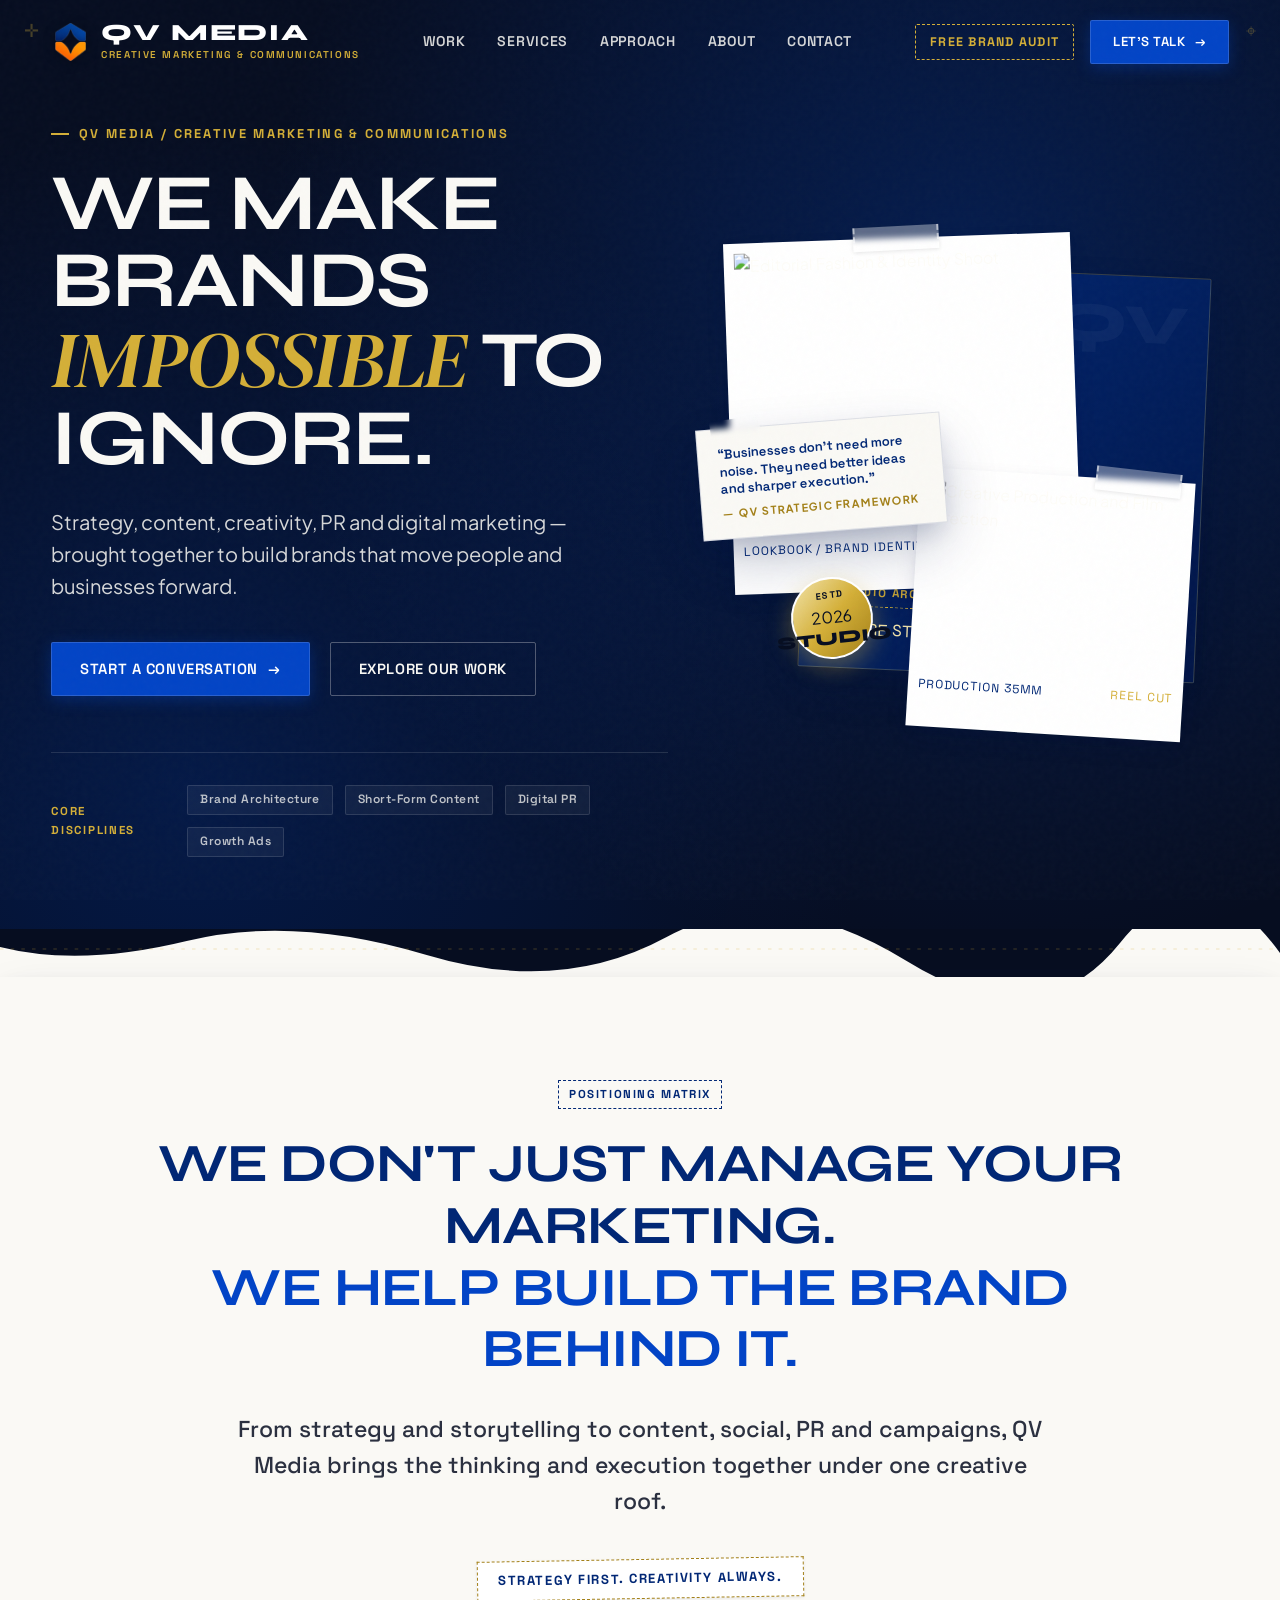
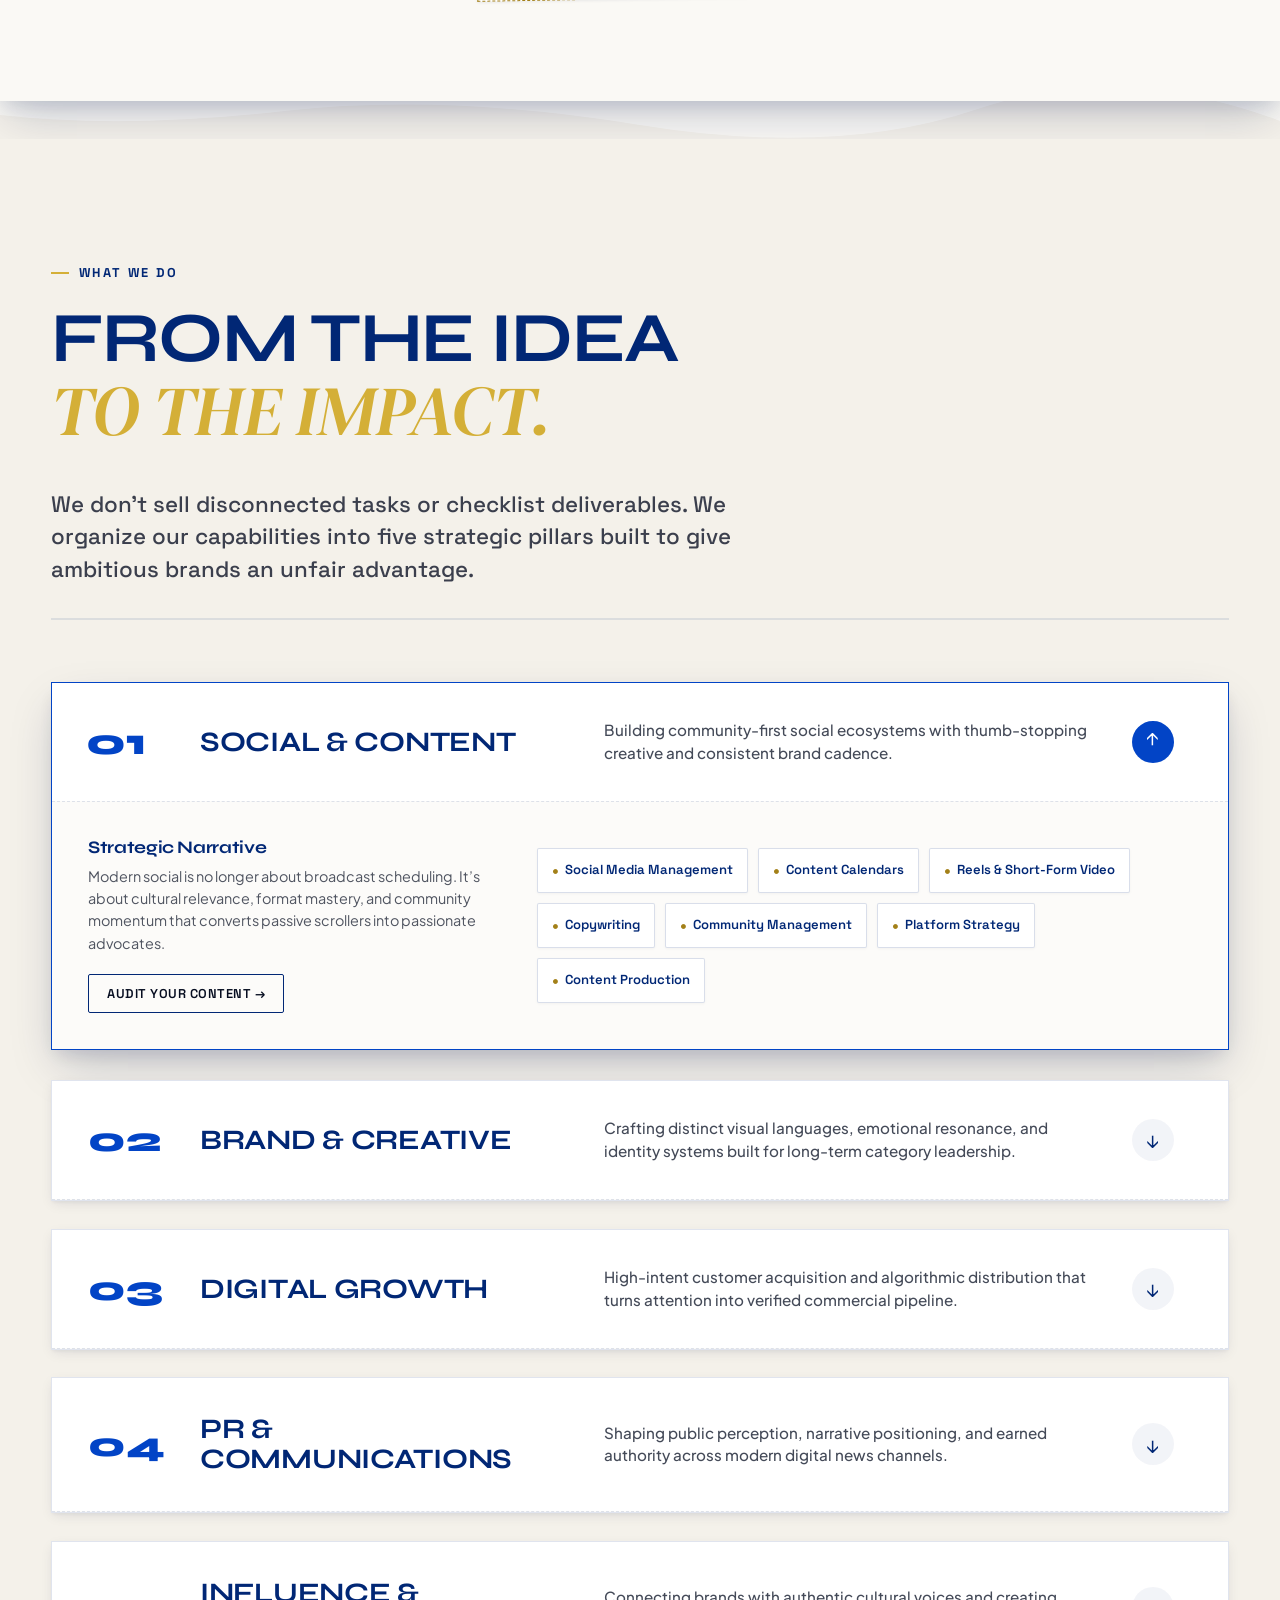
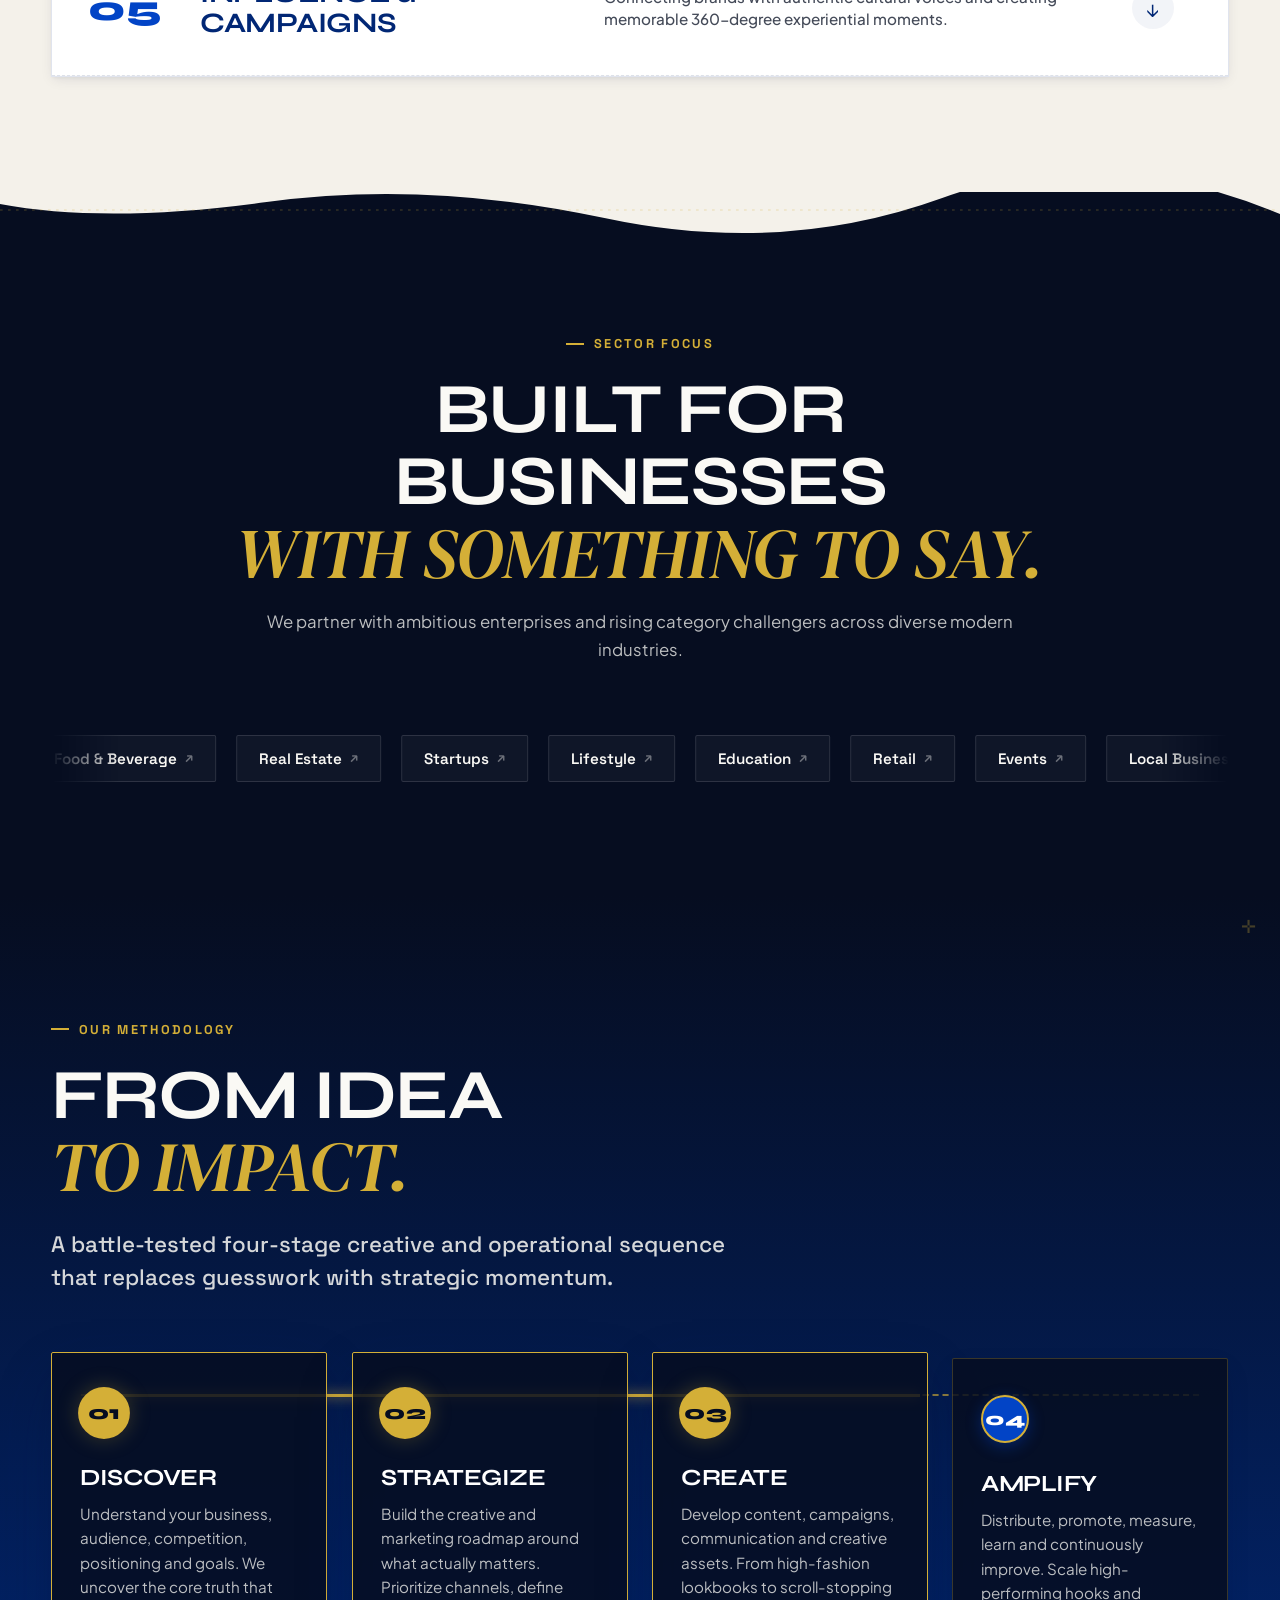
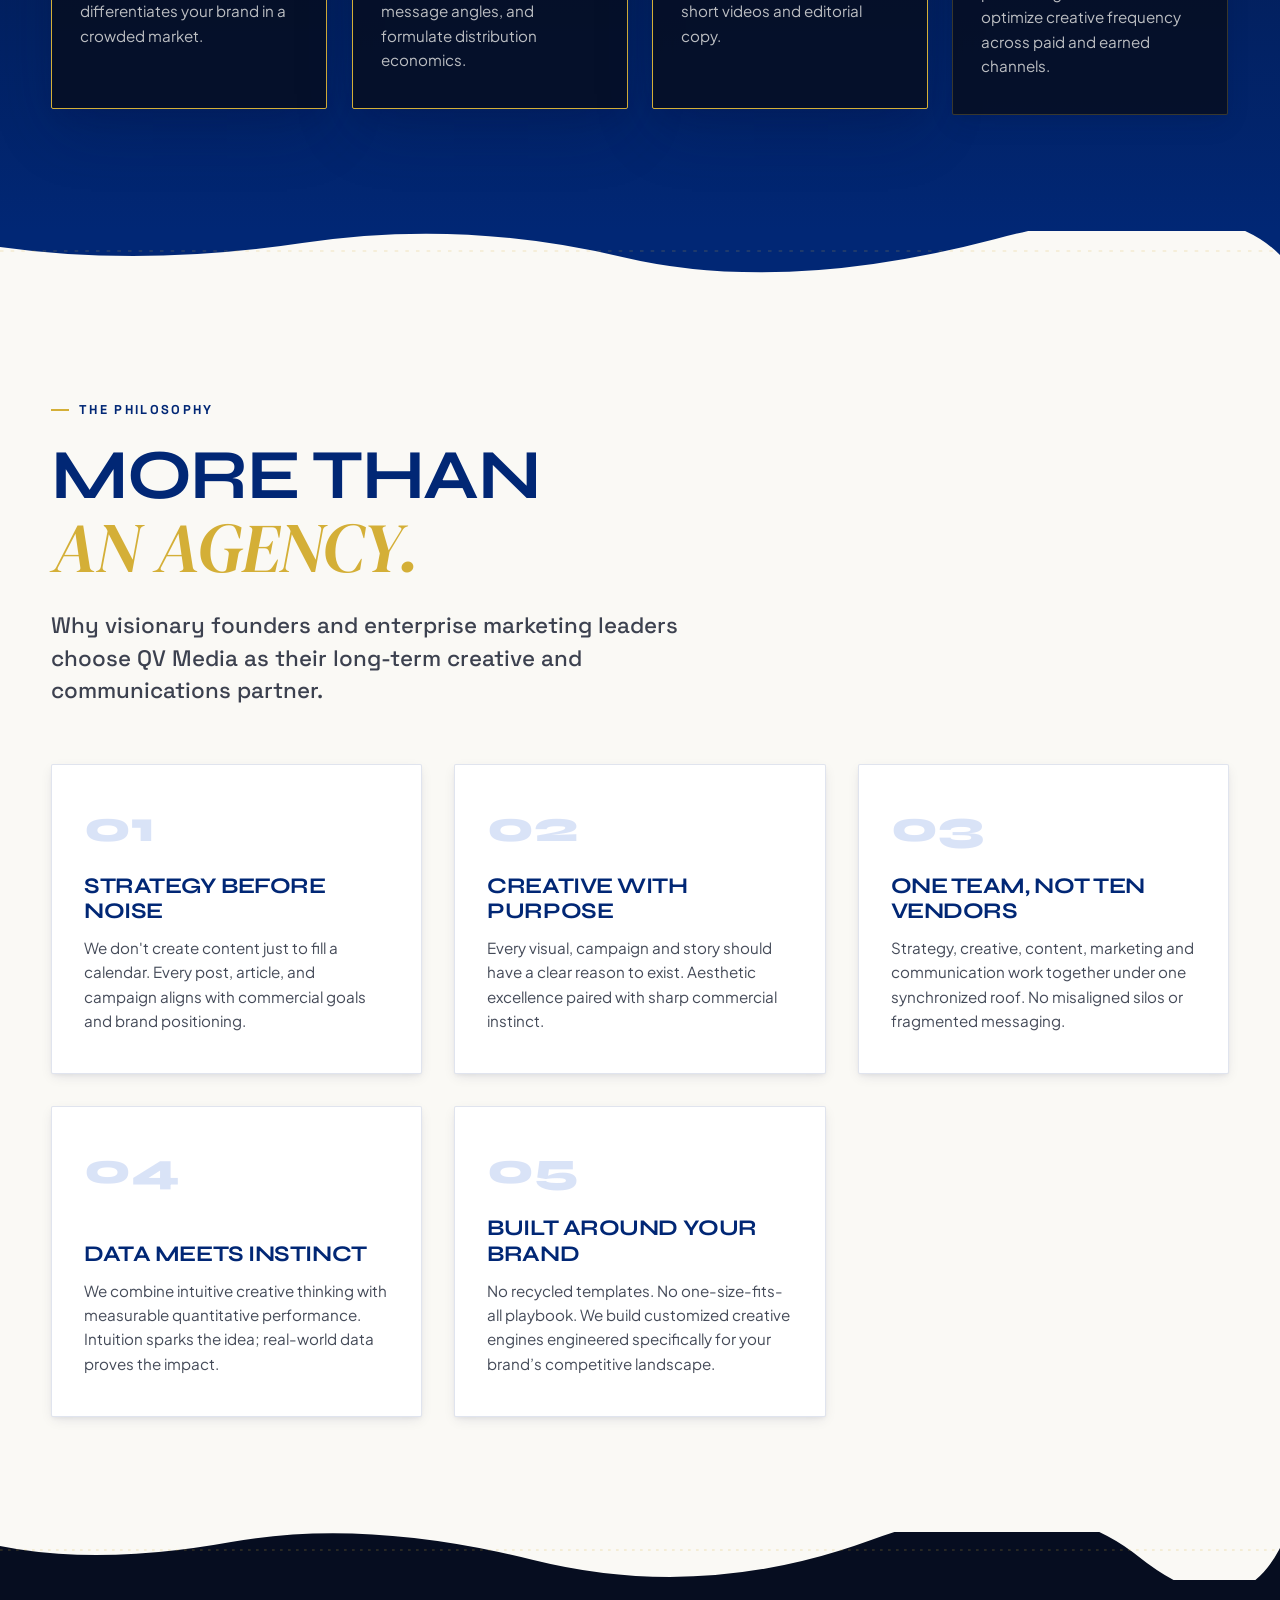
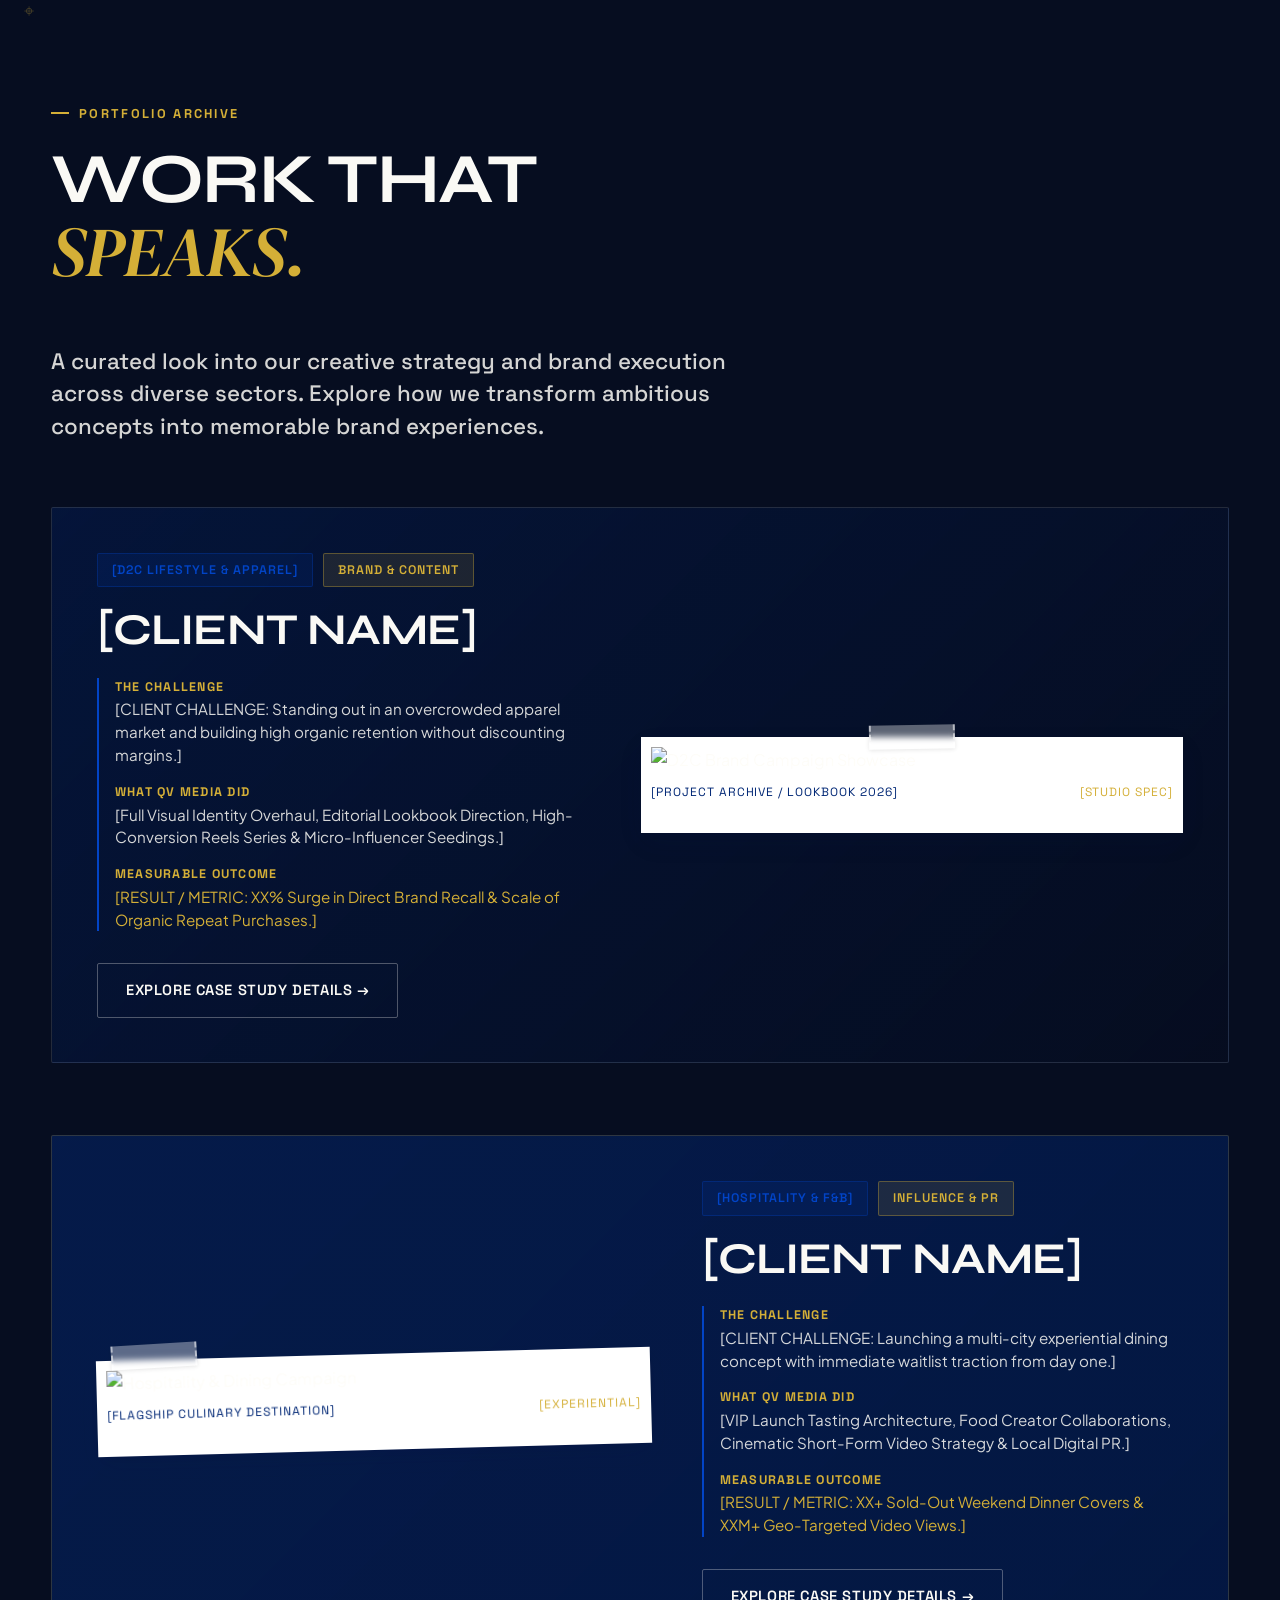
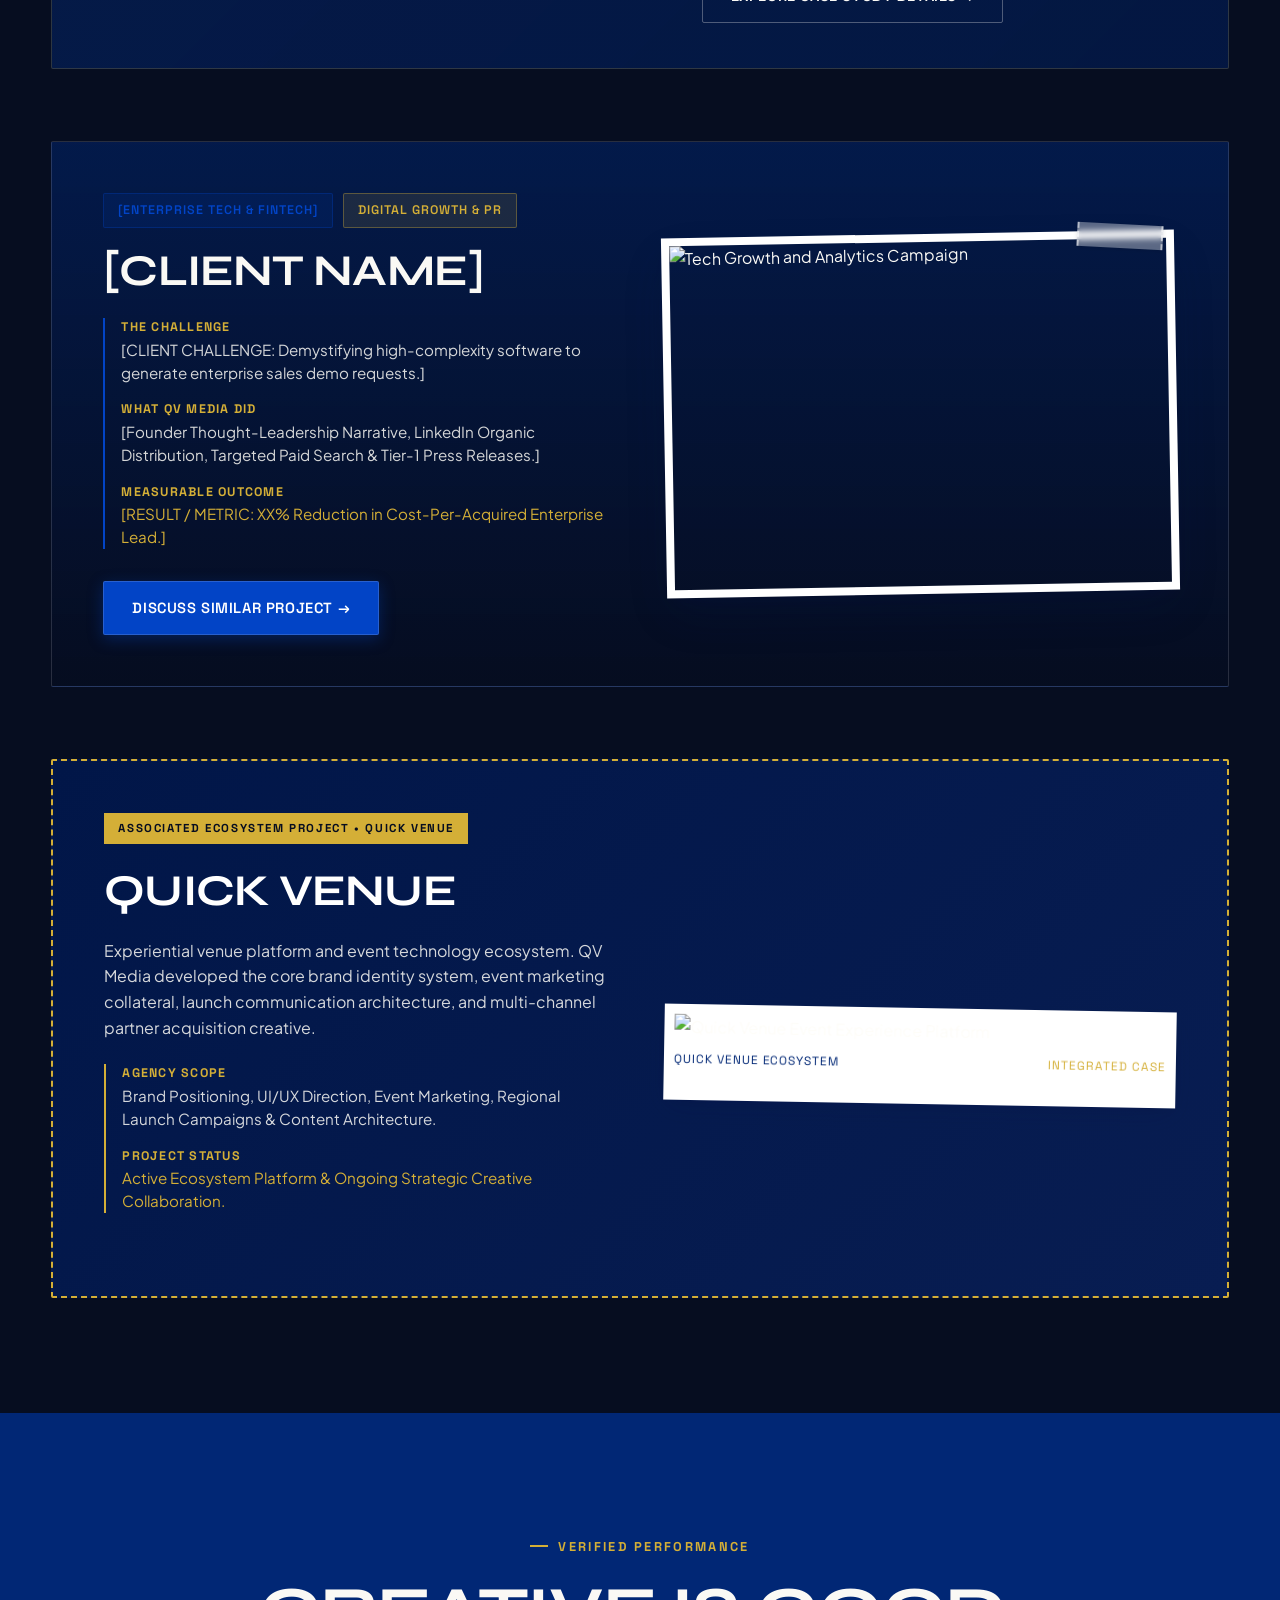
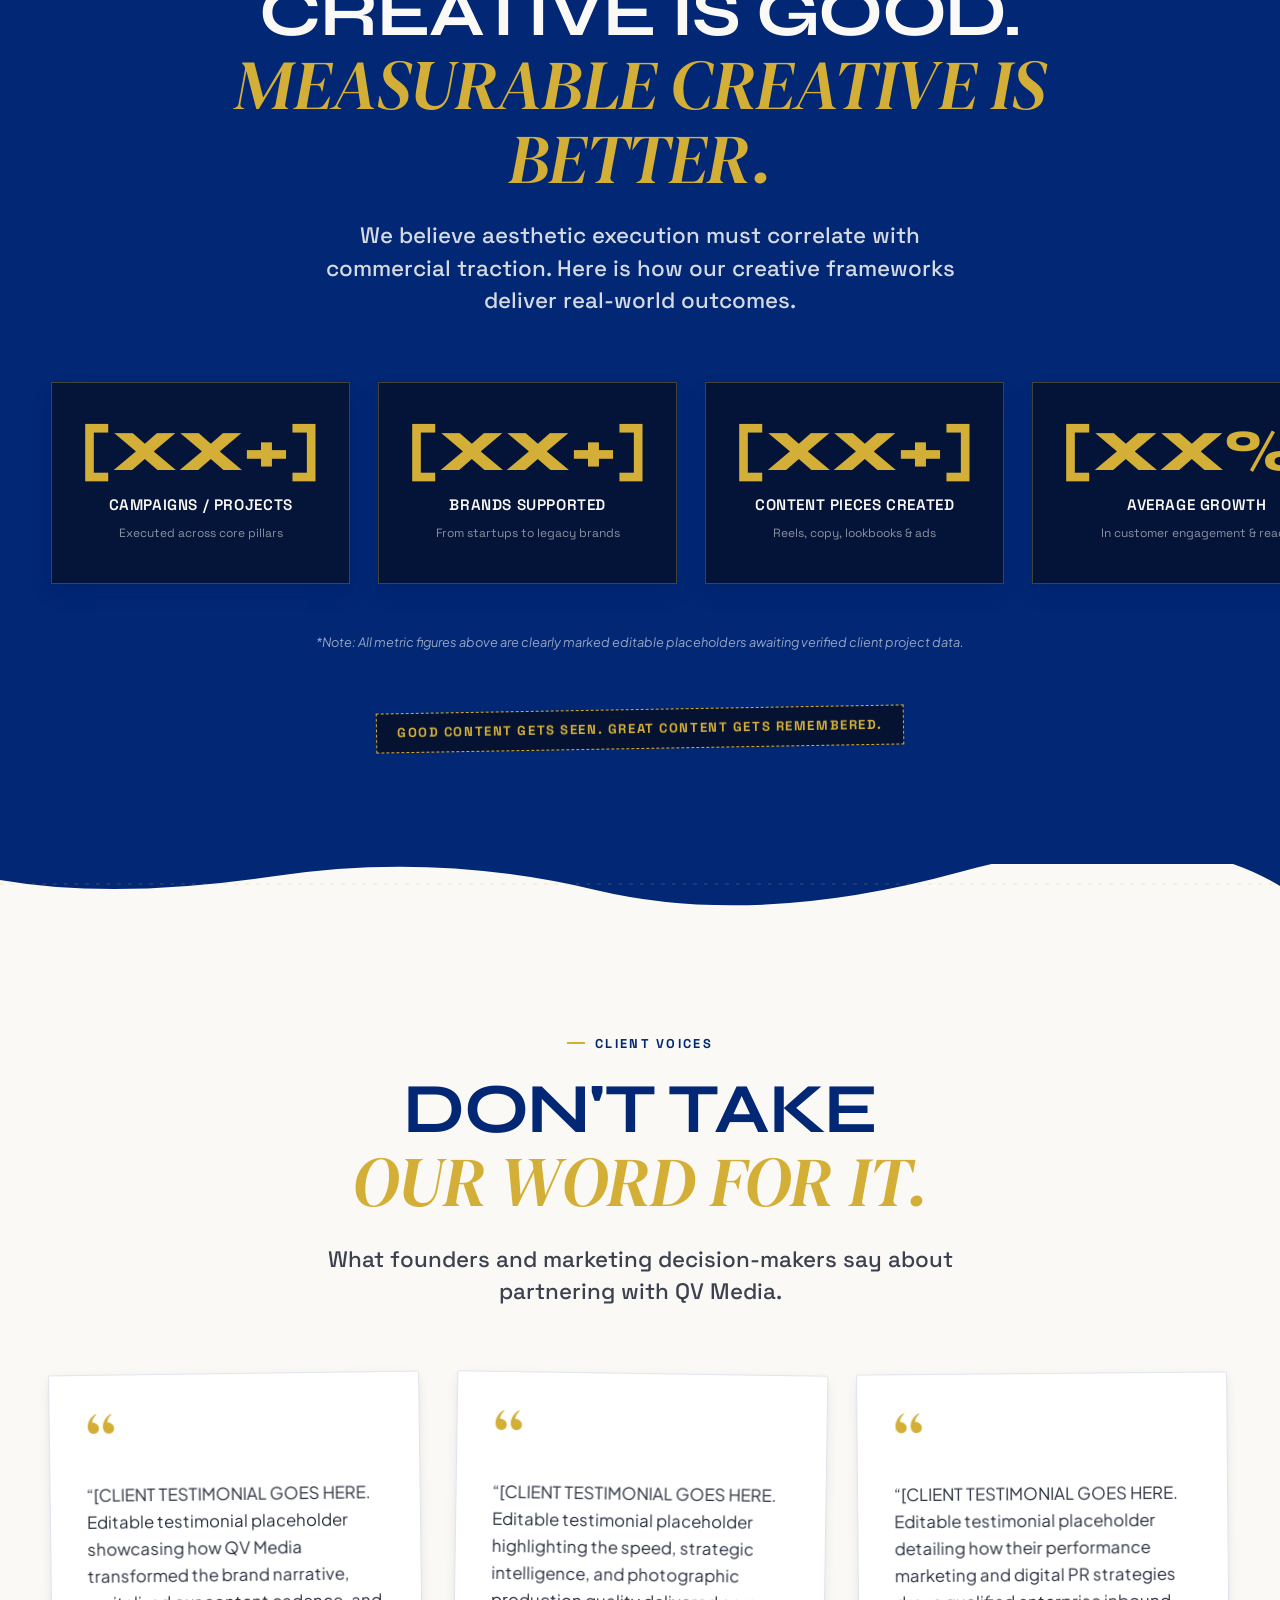
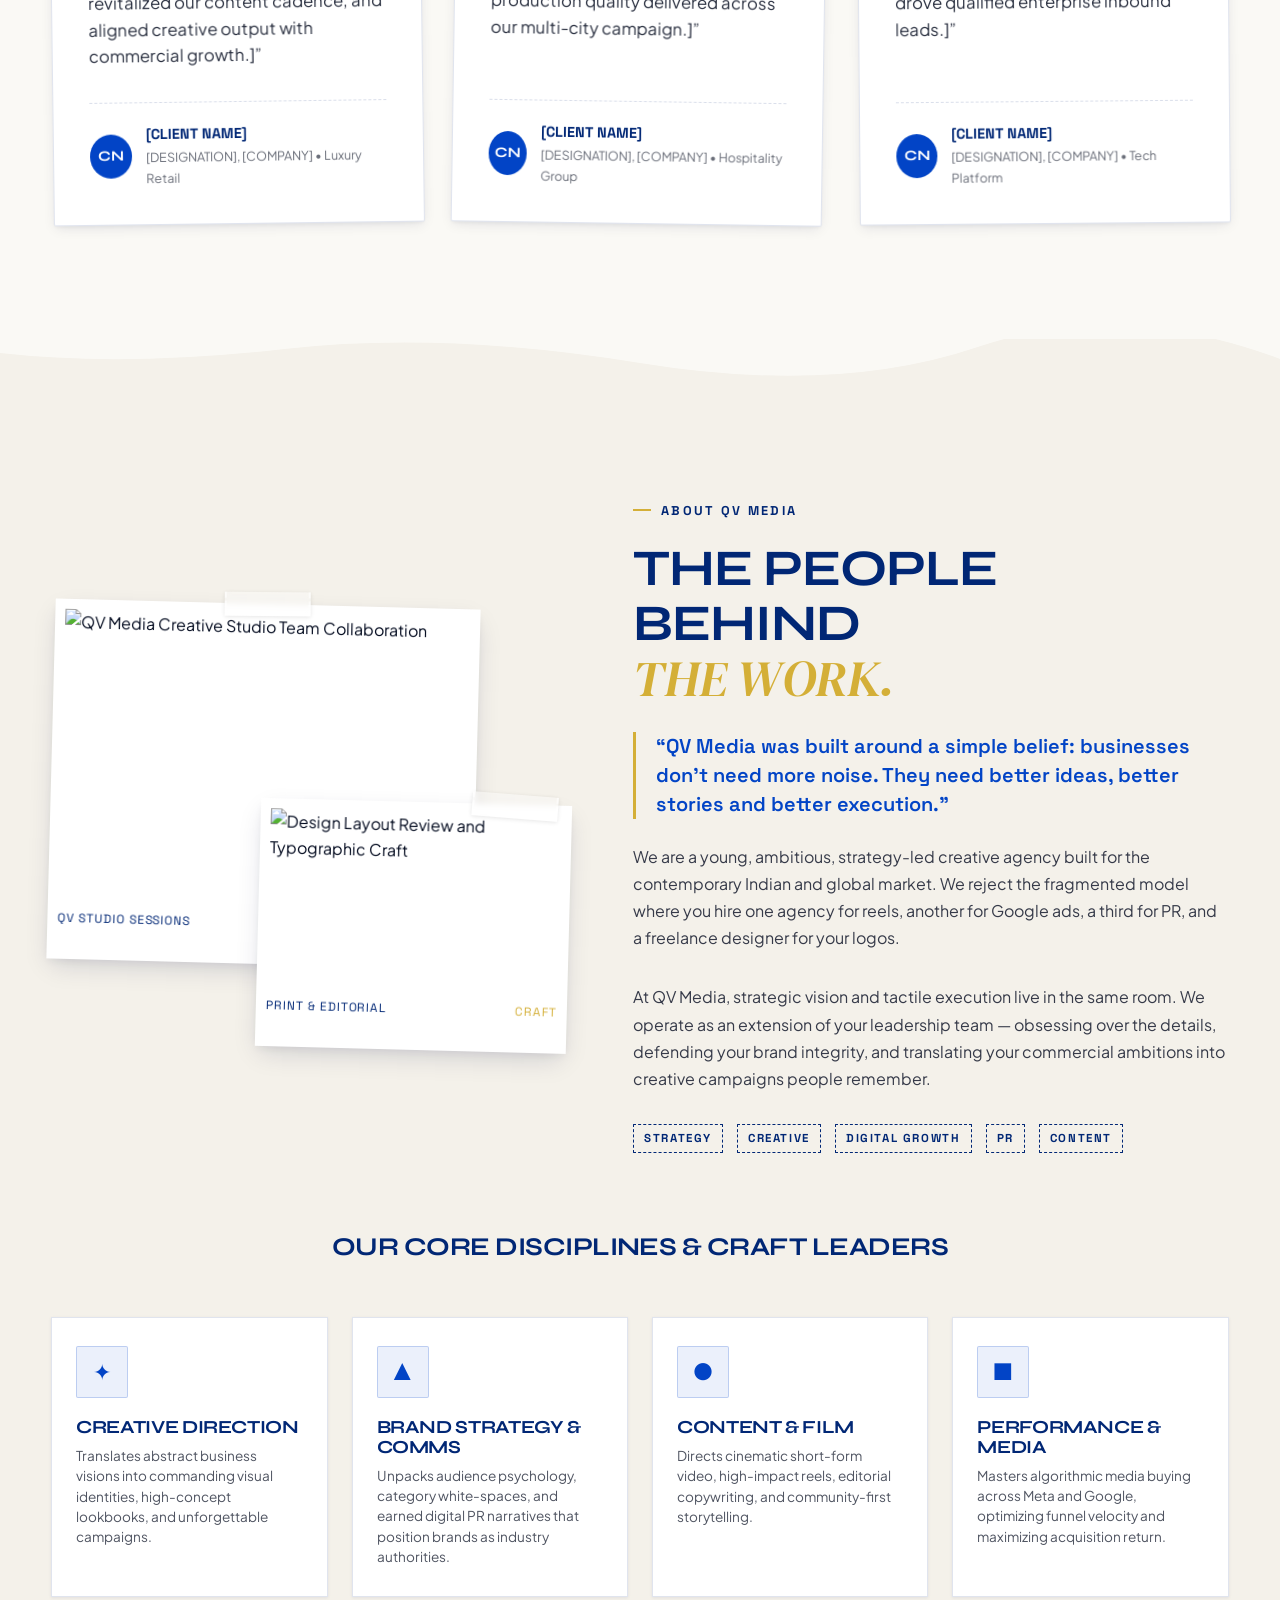
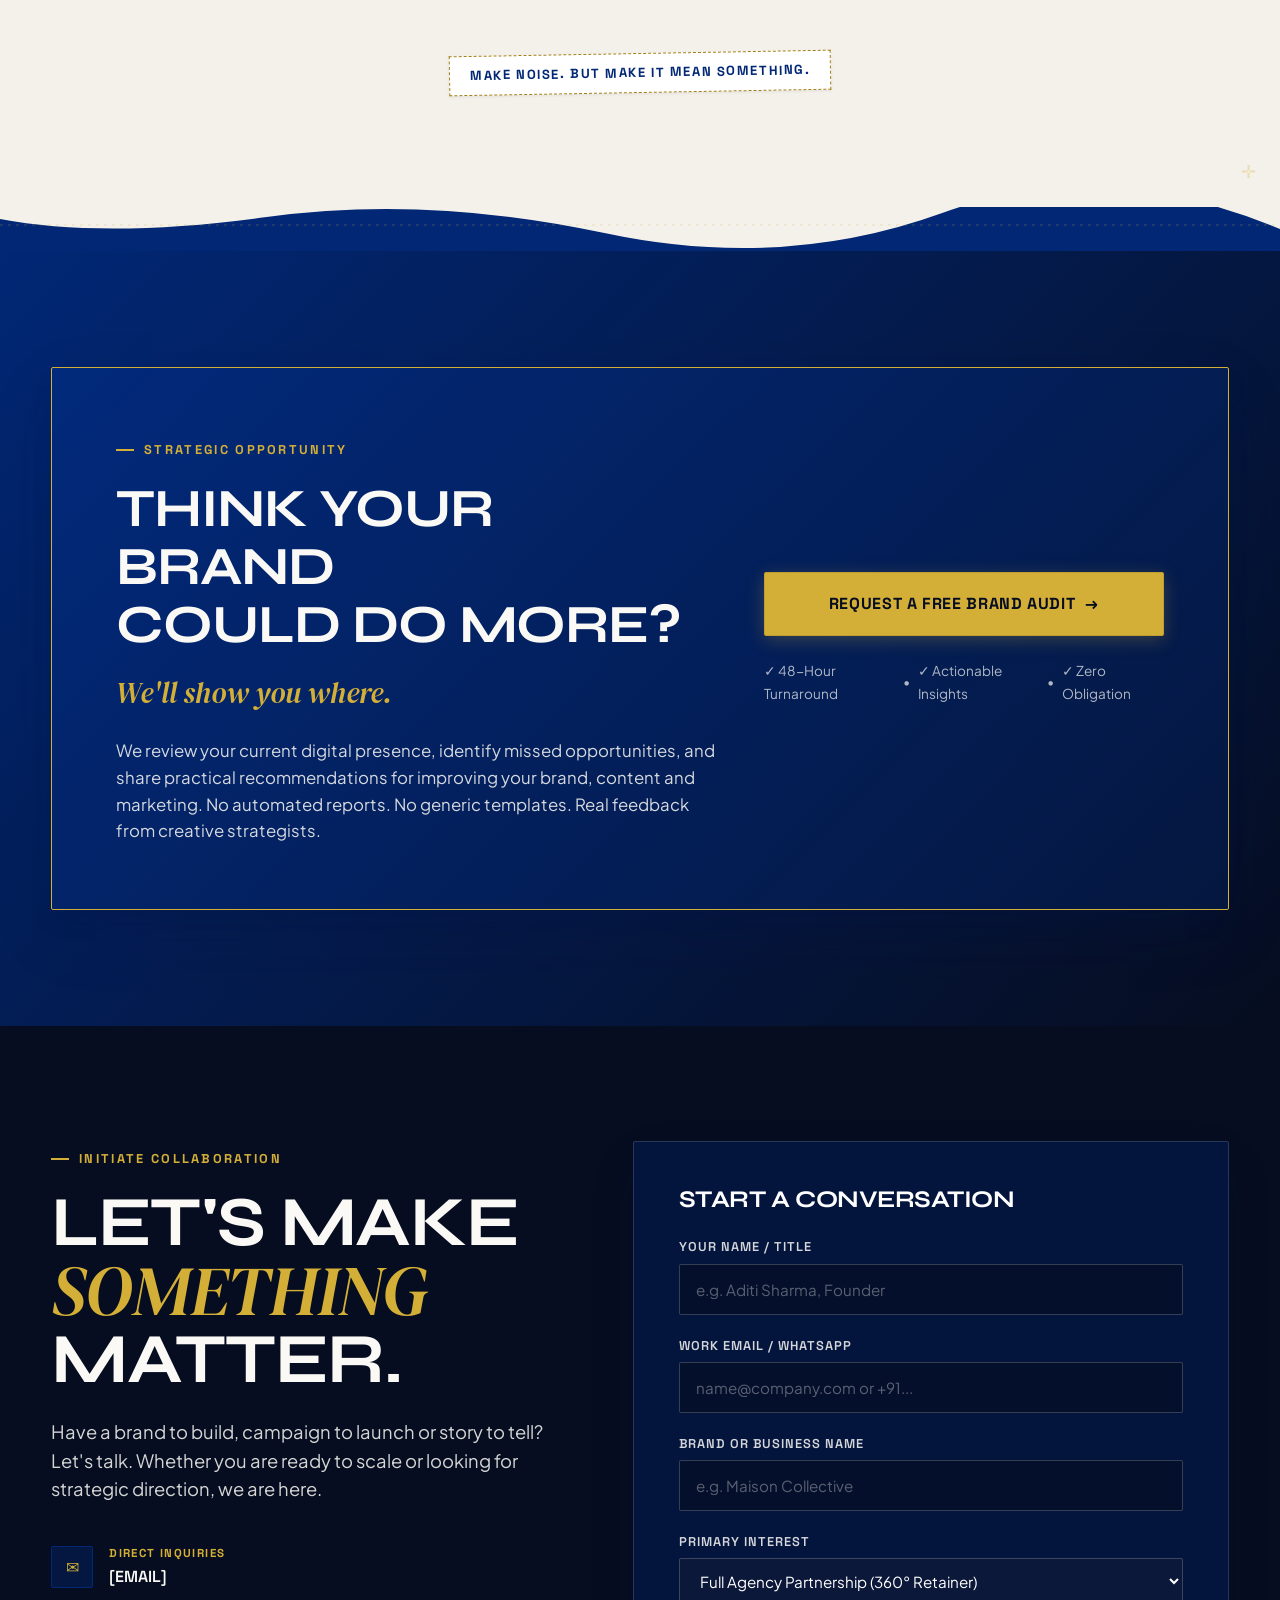
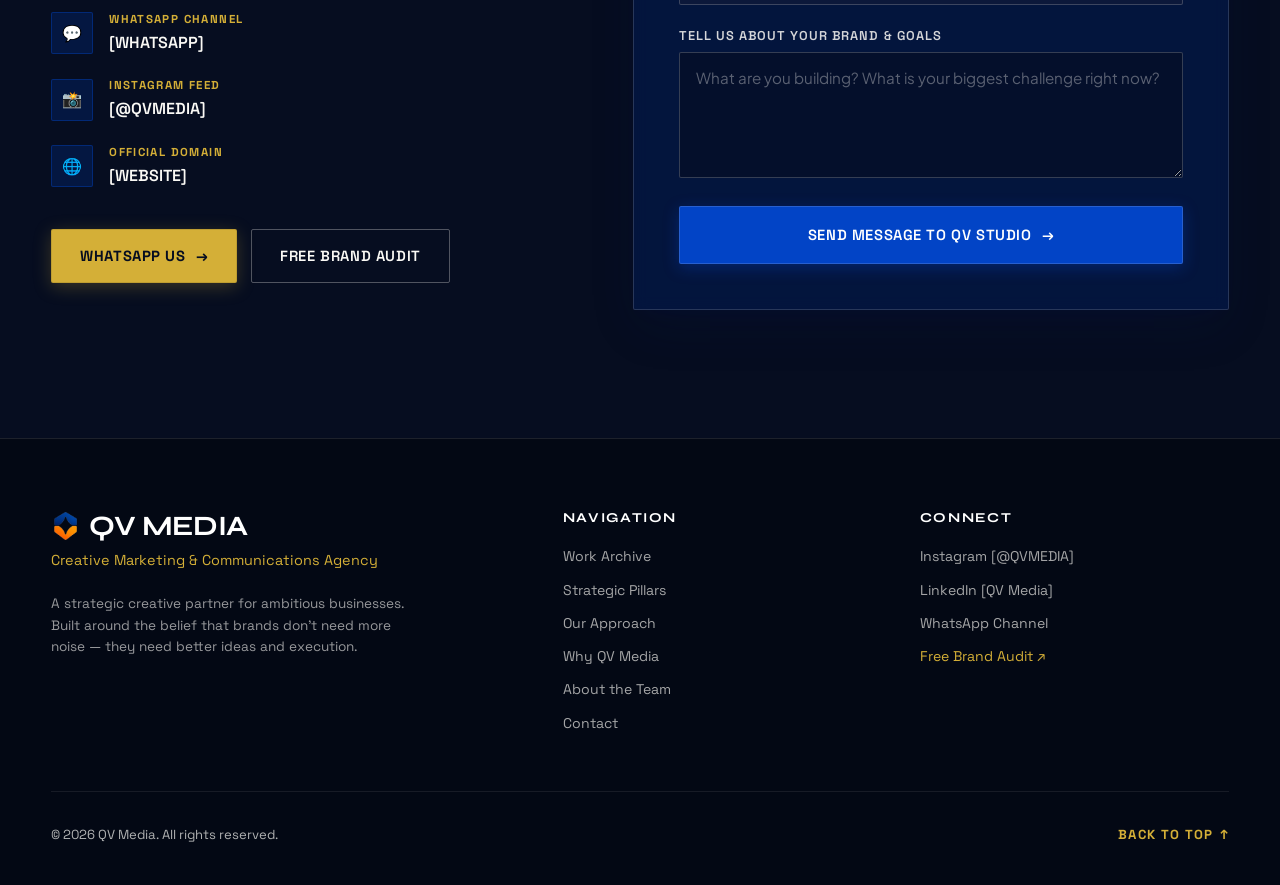
==== commit 3fd37dc5: "style(mobile): refine contact actions stacking and pillar trigger spacing" ====
--- a/index.html
+++ b/index.html
@@ -1181,7 +1181,7 @@
             </div>
 
             <!-- WhatsApp Secondary CTA -->
-            <div style="display: flex; gap: 14px; flex-wrap: wrap;">
+            <div class="contact-actions-wrap">
               <a href="https://wa.me/" target="_blank" rel="noopener noreferrer" class="btn btn-gold">
                 <span>WhatsApp Us</span>
                 <span class="btn-arrow">→</span>
--- a/css/style.css
+++ b/css/style.css
@@ -660,12 +660,13 @@
   flex-direction: column;
   justify-content: center;
   gap: 6px;
-  width: 40px;
-  height: 40px;
-  padding: 8px;
+  width: 44px;
+  height: 44px;
+  padding: 10px;
   border: 1px solid rgba(250, 249, 245, 0.2);
   border-radius: 2px;
-  background: rgba(1, 39, 117, 0.4);
+  background: rgba(1, 39, 117, 0.5);
+  touch-action: manipulation;
 }
 
 .mobile-toggle-btn span {
@@ -695,12 +696,15 @@
   left: 0;
   width: 100%;
   height: 100vh;
+  height: 100dvh;
   background-color: var(--ink-black);
   z-index: 999;
   display: flex;
   flex-direction: column;
-  justify-content: center;
-  padding: 2.5rem;
+  justify-content: flex-start;
+  padding: calc(var(--header-height) + 1.5rem) 1.5rem 2.5rem;
+  overflow-y: auto;
+  -webkit-overflow-scrolling: touch;
   transform: translateY(-100%);
   transition: transform 0.45s cubic-bezier(0.16, 1, 0.3, 1);
   border-bottom: 3px solid var(--gold);
@@ -713,13 +717,13 @@
 .mobile-nav-links {
   display: flex;
   flex-direction: column;
-  gap: 1.5rem;
-  margin-bottom: 2.5rem;
+  gap: 1.25rem;
+  margin-bottom: 2rem;
 }
 
 .mobile-nav-link {
   font-family: var(--font-display);
-  font-size: 2.2rem;
+  font-size: clamp(1.4rem, 5.5vw, 2rem);
   font-weight: 700;
   text-transform: uppercase;
   color: var(--paper-cotton);
@@ -1991,6 +1995,12 @@
   font-size: 1rem;
   font-weight: 600;
   color: var(--paper-cotton);
+}
+
+.contact-actions-wrap {
+  display: flex;
+  gap: 14px;
+  flex-wrap: wrap;
 }
 
 /* Contact Form Card */
@@ -2321,88 +2331,459 @@
   }
 }
 
-@media (max-width: 640px) {
-  :root {
-    --header-height: 72px;
-    --header-height-scrolled: 64px;
-  }
-  .header-nav {
-    padding: 0 1rem;
-  }
-  .brand-logo-mark {
-    width: 30px;
-    height: 30px;
-  }
-  .brand-name {
-    font-size: 1.15rem;
-  }
-  .brand-tagline-micro {
+@media (max-width: 768px) {
+  .categories-strip-viewport {
+    overflow-x: auto;
+    -webkit-overflow-scrolling: touch;
+    scrollbar-width: none;
+    padding: 0.75rem 1rem;
+    mask-image: none;
+    -webkit-mask-image: none;
+  }
+  .categories-strip-viewport::-webkit-scrollbar {
     display: none;
   }
-  .nav-cta-btn {
-    display: none;
-  }
-  .hero-section {
-    min-height: auto;
-    padding-top: calc(var(--header-height) + 1.5rem);
-    padding-bottom: 3.5rem;
-  }
-  .hero-title {
-    font-size: clamp(2.1rem, 9.5vw, 3.2rem);
-    line-height: 1.05;
-  }
-  .hero-moodboard {
-    height: 360px;
-    margin-top: 1.5rem;
-  }
-  .moodboard-card-base {
-    display: none;
-  }
-  .moodboard-photo-main {
-    width: 86%;
-    left: 7%;
-    top: 0;
-  }
-  .moodboard-photo-secondary {
-    display: none;
-  }
-  .moodboard-note-card {
-    width: 82%;
-    left: 9%;
-    top: 55%;
-  }
-  .moodboard-gold-seal {
-    bottom: 2%;
-    right: 6%;
-    left: auto;
-  }
-  .gold-seal-circle {
-    width: 66px;
-    height: 66px;
-  }
-  .gold-seal-circle span:first-child {
-    font-size: 0.5rem;
-  }
-  .gold-seal-circle span:last-child {
-    font-size: 0.95rem;
+  .categories-grid#sectorsStrip {
+    padding-right: 2rem;
+  }
+  .category-chip {
+    padding: 8px 14px;
+    font-size: 0.78rem;
+  }
+  .approach-progress-track {
+    display: none !important;
   }
   .approach-timeline-strip {
     grid-template-columns: 1fr;
-  }
-  .proof-metrics-grid {
-    grid-template-columns: 1fr;
-  }
-  .team-disciplines-grid {
-    grid-template-columns: 1fr;
+    gap: 1.25rem;
+    margin-top: 2rem;
   }
   .footer-top {
     grid-template-columns: 1fr;
     gap: 2rem;
+  }
+}
+
+@media (max-width: 640px) {
+  :root {
+    --header-height: 70px;
+    --header-height-scrolled: 62px;
+  }
+  .header-nav {
+    padding: 0 1rem;
+  }
+  .brand-logo-mark {
+    width: 32px;
+    height: 32px;
+  }
+  .brand-name {
+    font-size: 1.15rem;
+  }
+  .brand-tagline-micro {
+    display: none;
+  }
+  .nav-cta-btn {
+    display: none;
+  }
+  .section-spacing {
+    padding-top: 4rem;
+    padding-bottom: 4rem;
+  }
+  .section-title-large {
+    font-size: clamp(1.9rem, 7.5vw, 2.75rem);
+    line-height: 1.05;
+    margin-bottom: 1.15rem;
+    word-break: break-word;
+  }
+  .section-subtitle {
+    font-size: 1.02rem;
+    line-height: 1.5;
+  }
+  .eyebrow {
+    font-size: 0.72rem;
+    margin-bottom: 0.85rem;
+  }
+  .hero-section {
+    min-height: auto;
+    padding-top: calc(var(--header-height) + 1.25rem);
+    padding-bottom: 3.5rem;
+    overflow: hidden;
+  }
+  .hero-title {
+    font-size: clamp(1.95rem, 8.5vw, 3rem);
+    line-height: 1.04;
+    word-break: break-word;
+    hyphens: auto;
+  }
+  .hero-description {
+    font-size: 1rem;
+    line-height: 1.55;
+    margin-bottom: 2rem;
+  }
+  .hero-ctas {
+    flex-direction: column;
+    align-items: stretch;
+    gap: 0.85rem;
+    width: 100%;
+    margin-bottom: 2.5rem;
+  }
+  .hero-ctas .btn {
+    width: 100%;
+    text-align: center;
+  }
+  .hero-trust-strip {
+    flex-direction: column;
+    align-items: flex-start;
+    gap: 10px;
+    padding-top: 1.5rem;
+  }
+  .hero-trust-list {
+    gap: 8px;
+  }
+  .hero-moodboard {
+    height: 320px;
+    margin-top: 1.5rem;
+    overflow: hidden;
+    border-radius: 2px;
+  }
+  .moodboard-card-base,
+  .moodboard-photo-secondary {
+    display: none;
+  }
+  .moodboard-photo-main {
+    width: 92%;
+    left: 4%;
+    top: 0;
+    height: 72%;
+    transform: rotate(-1deg);
+  }
+  .moodboard-photo-main .paper-photo-frame {
+    padding: 8px 8px 24px 8px;
+    height: 100%;
+  }
+  .moodboard-note-card {
+    width: 88%;
+    left: 6%;
+    top: 56%;
+    padding: 12px 14px;
+    transform: rotate(1deg);
+  }
+  .moodboard-note-card p {
+    font-size: 0.75rem;
+    line-height: 1.35;
+  }
+  .moodboard-gold-seal {
+    bottom: 8px;
+    right: 8px;
+    left: auto;
+    transform: none !important;
+  }
+  .gold-seal-circle {
+    width: 56px;
+    height: 56px;
+  }
+  .gold-seal-circle span:first-child {
+    font-size: 0.44rem;
+  }
+  .gold-seal-circle span:last-child {
+    font-size: 0.8rem;
+  }
+  .statement-headline {
+    font-size: clamp(1.55rem, 5.5vw, 2.4rem);
+    line-height: 1.15;
+  }
+  .statement-copy {
+    font-size: 1rem;
+    line-height: 1.5;
+  }
+  .statement-punch-box {
+    display: inline-block;
+    max-width: 100%;
+    padding: 10px 14px;
+    transform: none !important;
+    text-align: center;
+  }
+  .statement-punch-text {
+    display: block;
+    font-size: 0.72rem;
+    letter-spacing: 0.08em;
+    line-height: 1.4;
+    word-break: break-word;
+  }
+  .services-header {
+    margin-bottom: 2rem;
+    padding-bottom: 1.5rem;
+    gap: 1.25rem;
+  }
+  .pillar-header-trigger {
+    grid-template-columns: 36px minmax(0, 1fr) 32px;
+    gap: 1rem;
+    padding: 1.15rem 0.95rem;
+  }
+  .pillar-num {
+    font-size: 1.45rem;
+    min-width: 32px;
+    letter-spacing: 0.04em;
+  }
+  .pillar-title {
+    font-size: clamp(1rem, 4vw, 1.25rem);
+    word-break: break-word;
+  }
+  .pillar-chevron {
+    width: 32px;
+    height: 32px;
+    font-size: 1rem;
+  }
+  .pillar-drawer-content {
+    padding: 1.25rem 0.85rem;
+    gap: 1.25rem;
+  }
+  .pillar-card.active .pillar-drawer {
+    max-height: 900px;
+  }
+  .pillar-card,
+  .pillar-card:hover {
+    transform: none !important;
+  }
+  .approach-step-card {
+    padding: 1.75rem 1.25rem;
+  }
+  .difference-grid {
+    grid-template-columns: 1fr;
+    gap: 1.25rem;
+    margin-top: 2.25rem;
+  }
+  .difference-card {
+    padding: 1.75rem 1.25rem;
+  }
+  .diff-index {
+    font-size: 2.2rem;
+    margin-bottom: 1rem;
+  }
+  .work-cases-stack {
+    gap: 2.5rem;
+  }
+  .case-split-layout,
+  .case-stacked-layout,
+  .case-fullwidth-layout {
+    padding: 1.5rem 1rem;
+  }
+  .case-title {
+    font-size: clamp(1.45rem, 5.5vw, 2rem);
+  }
+  .case-fullwidth-image-banner {
+    height: 220px;
+  }
+  .case-fullwidth-image-banner img {
+    transform: none !important;
+    border-width: 4px;
+  }
+  .paper-photo-frame {
+    padding: 8px 8px 24px 8px;
+    transform: none !important;
+  }
+  .paper-tape {
+    width: 60px;
+    height: 18px;
+  }
+  .case-specs {
+    padding-left: 0.75rem;
+  }
+  .proof-metrics-grid {
+    grid-template-columns: repeat(2, 1fr);
+    gap: 10px;
+  }
+  .metric-paper-card {
+    padding: 1.35rem 0.85rem;
+  }
+  .metric-value {
+    font-size: clamp(1.85rem, 7vw, 2.4rem);
+    margin-bottom: 0.35rem;
+  }
+  .metric-label {
+    font-size: 0.75rem;
+  }
+  .metric-sub {
+    font-size: 0.68rem;
+  }
+  .proof-disclaimer {
+    margin-top: 2rem;
+    font-size: 0.75rem;
+  }
+  .testimonials-grid {
+    grid-template-columns: 1fr;
+    gap: 1.25rem;
+  }
+  .testimonial-paper-card,
+  .paper-quote-card {
+    padding: 1.75rem 1.25rem 1.5rem;
+    transform: none !important;
+  }
+  .quote-mark {
+    font-size: 3.2rem;
+    margin-bottom: 0.75rem;
+  }
+  .testimonial-text {
+    font-size: 0.95rem;
+    line-height: 1.55;
+    margin-bottom: 1.5rem;
+  }
+  .about-editorial-grid {
+    margin-bottom: 3rem;
+  }
+  .about-visual-collage {
+    height: 280px;
+    margin-bottom: 1.5rem;
+    overflow: hidden;
+  }
+  .about-photo-primary {
+    width: 88%;
+    height: 85%;
+    transform: rotate(-1deg);
+  }
+  .about-photo-secondary {
+    width: 64%;
+    height: 60%;
+    transform: rotate(1.5deg);
+  }
+  .about-belief-quote {
+    font-size: 1.1rem;
+    padding-left: 1rem;
+  }
+  .team-disciplines-grid {
+    grid-template-columns: 1fr;
+    gap: 1rem;
+    margin-top: 2rem;
+  }
+  .discipline-card {
+    padding: 1.25rem 1rem;
+  }
+  .paper-craft-card:hover {
+    transform: none !important;
+  }
+  .audit-card-wrapper {
+    padding: 2rem 1.25rem;
+    gap: 1.75rem;
+  }
+  .audit-content h2 {
+    font-size: clamp(1.75rem, 6.5vw, 2.6rem);
+  }
+  .audit-subtitle {
+    font-size: 1.35rem;
+  }
+  .audit-action-box {
+    width: 100%;
+  }
+  .audit-action-box .btn {
+    width: 100%;
+    text-align: center;
+  }
+  .contact-section {
+    padding-bottom: 5rem;
+  }
+  .contact-headline {
+    font-size: clamp(2.2rem, 8vw, 3.4rem);
+  }
+  .contact-placeholders-list {
+    margin-bottom: 2rem;
+  }
+  .contact-actions-wrap {
+    display: flex;
+    flex-direction: column;
+    gap: 0.85rem;
+    width: 100%;
+    margin-bottom: 2.5rem;
+  }
+  .contact-actions-wrap .btn {
+    width: 100%;
+    text-align: center;
+  }
+  .contact-form-card {
+    padding: 1.75rem 1.25rem;
+  }
+  .form-control {
+    font-size: 16px;
+    padding: 12px 14px;
+  }
+  .contact-form-card .btn {
+    width: 100%;
+    text-align: center;
+  }
+  .modal-overlay {
+    padding: 1rem;
+  }
+  .modal-dialog {
+    padding: 2rem 1.25rem 1.5rem;
+    max-height: 92vh;
+  }
+  .modal-close-btn {
+    top: 12px;
+    right: 12px;
+    width: 34px;
+    height: 34px;
+  }
+  .modal-dialog h3 {
+    font-size: 1.4rem;
+    padding-right: 36px;
+  }
+  .modal-dialog .btn {
+    width: 100%;
+    text-align: center;
+  }
+  .toast-notice {
+    left: 16px;
+    right: 16px;
+    bottom: 16px;
+    text-align: center;
+    border-left: none;
+    border-bottom: 4px solid var(--gold);
+  }
+  .site-footer {
+    padding: 3.5rem 0 2rem;
   }
   .footer-bottom {
     flex-direction: column;
     text-align: center;
     gap: 1rem;
+  }
+  .back-to-top {
+    justify-content: center;
+  }
+}
+
+@media (max-width: 380px) {
+  .container,
+  .container-narrow {
+    padding-left: 14px;
+    padding-right: 14px;
+  }
+  .hero-title {
+    font-size: 1.85rem;
+  }
+  .section-title-large {
+    font-size: 1.85rem;
+  }
+  .proof-metrics-grid {
+    gap: 8px;
+  }
+  .metric-paper-card {
+    padding: 1.1rem 0.65rem;
+  }
+  .metric-value {
+    font-size: 1.7rem;
+  }
+  .pillar-header-trigger {
+    grid-template-columns: 28px minmax(0, 1fr) 28px;
+    gap: 0.5rem;
+    padding: 0.9rem 0.65rem;
+  }
+  .pillar-num {
+    font-size: 1.25rem;
+  }
+  .pillar-chevron {
+    width: 28px;
+    height: 28px;
+    font-size: 0.9rem;
   }
 }
 
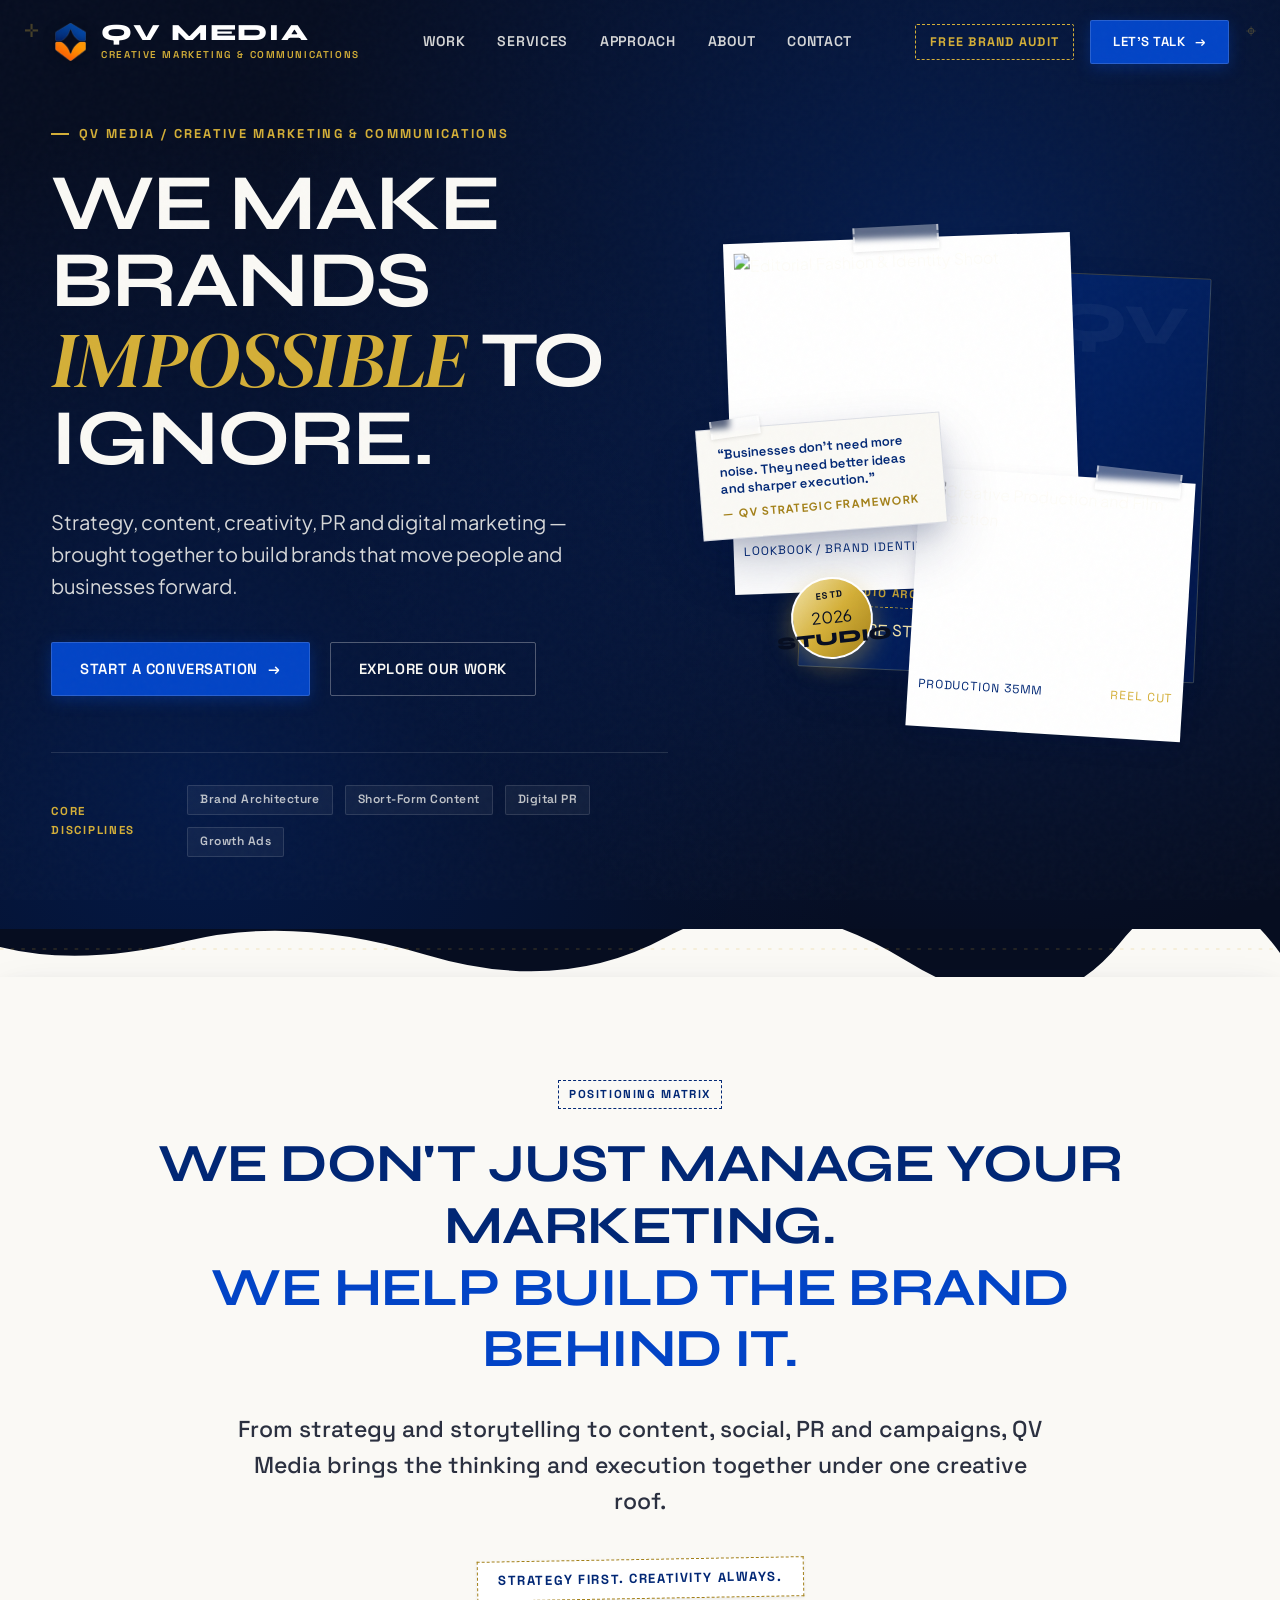
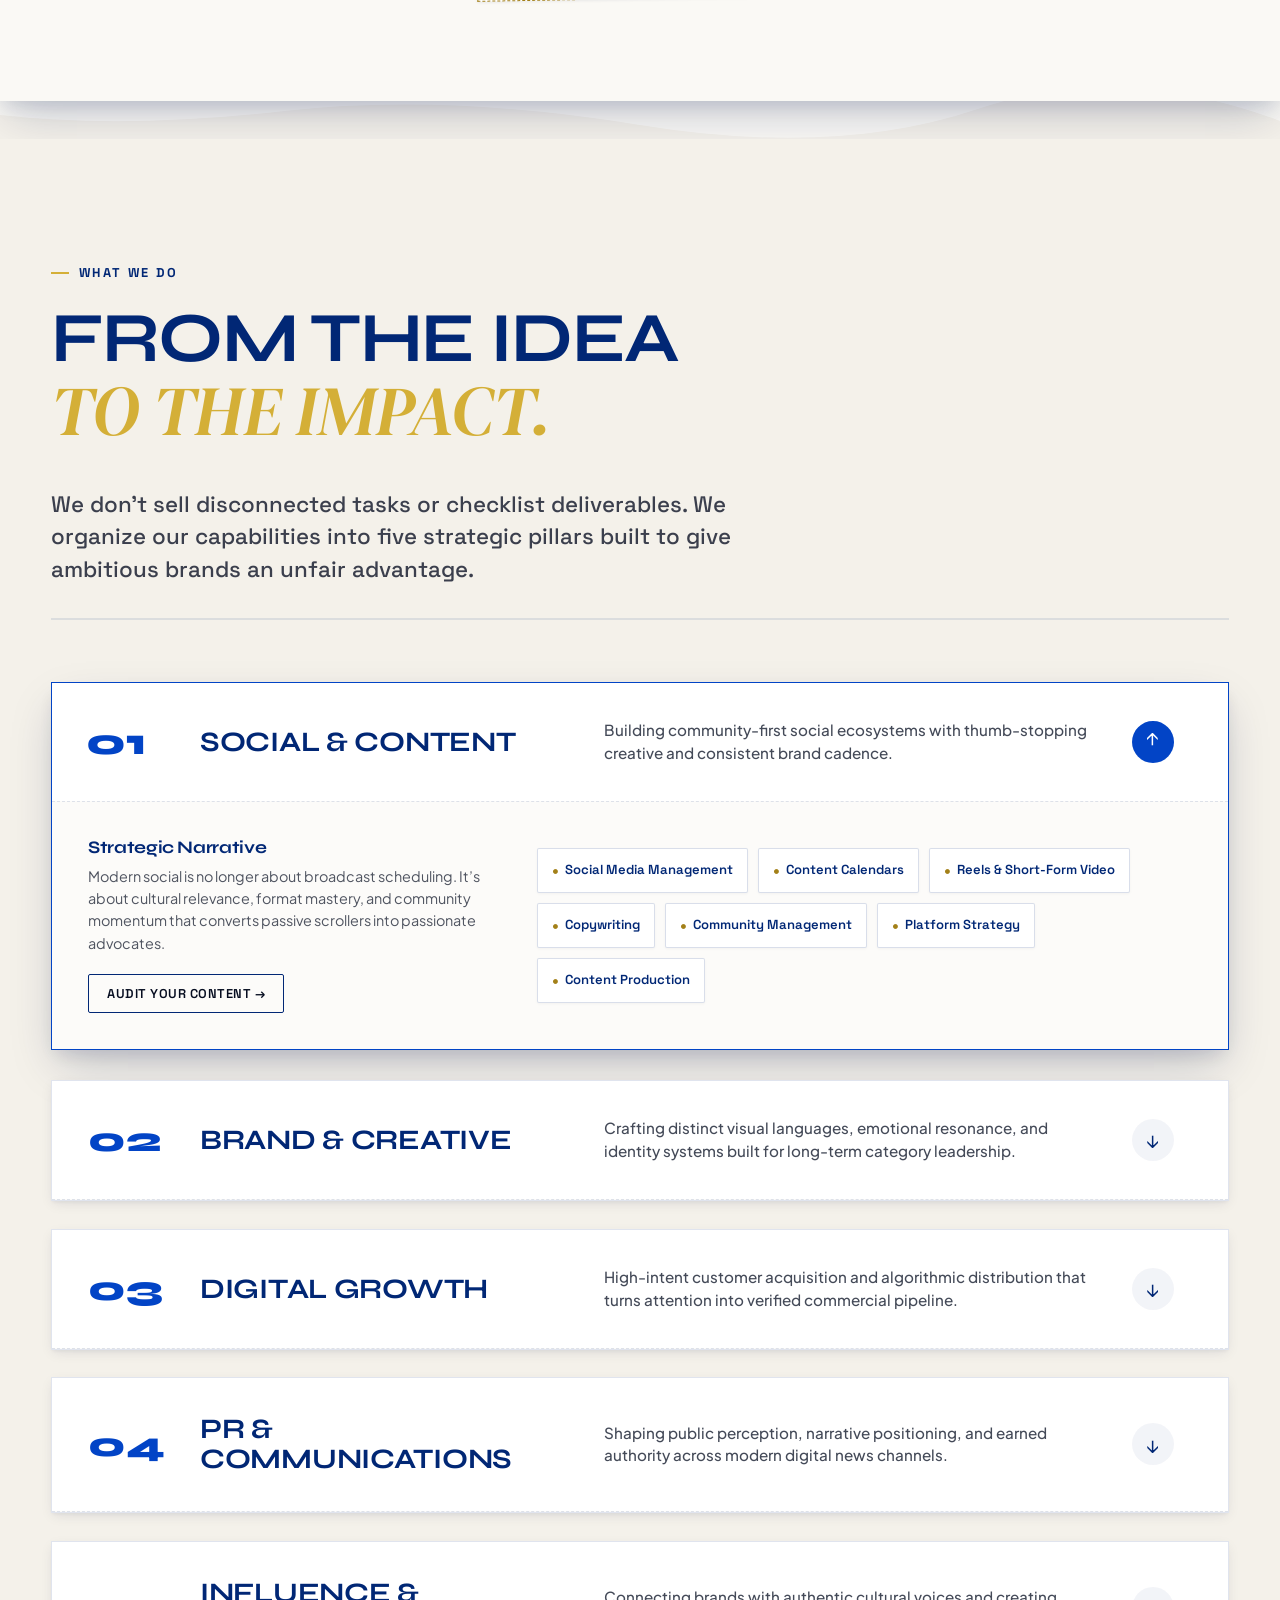
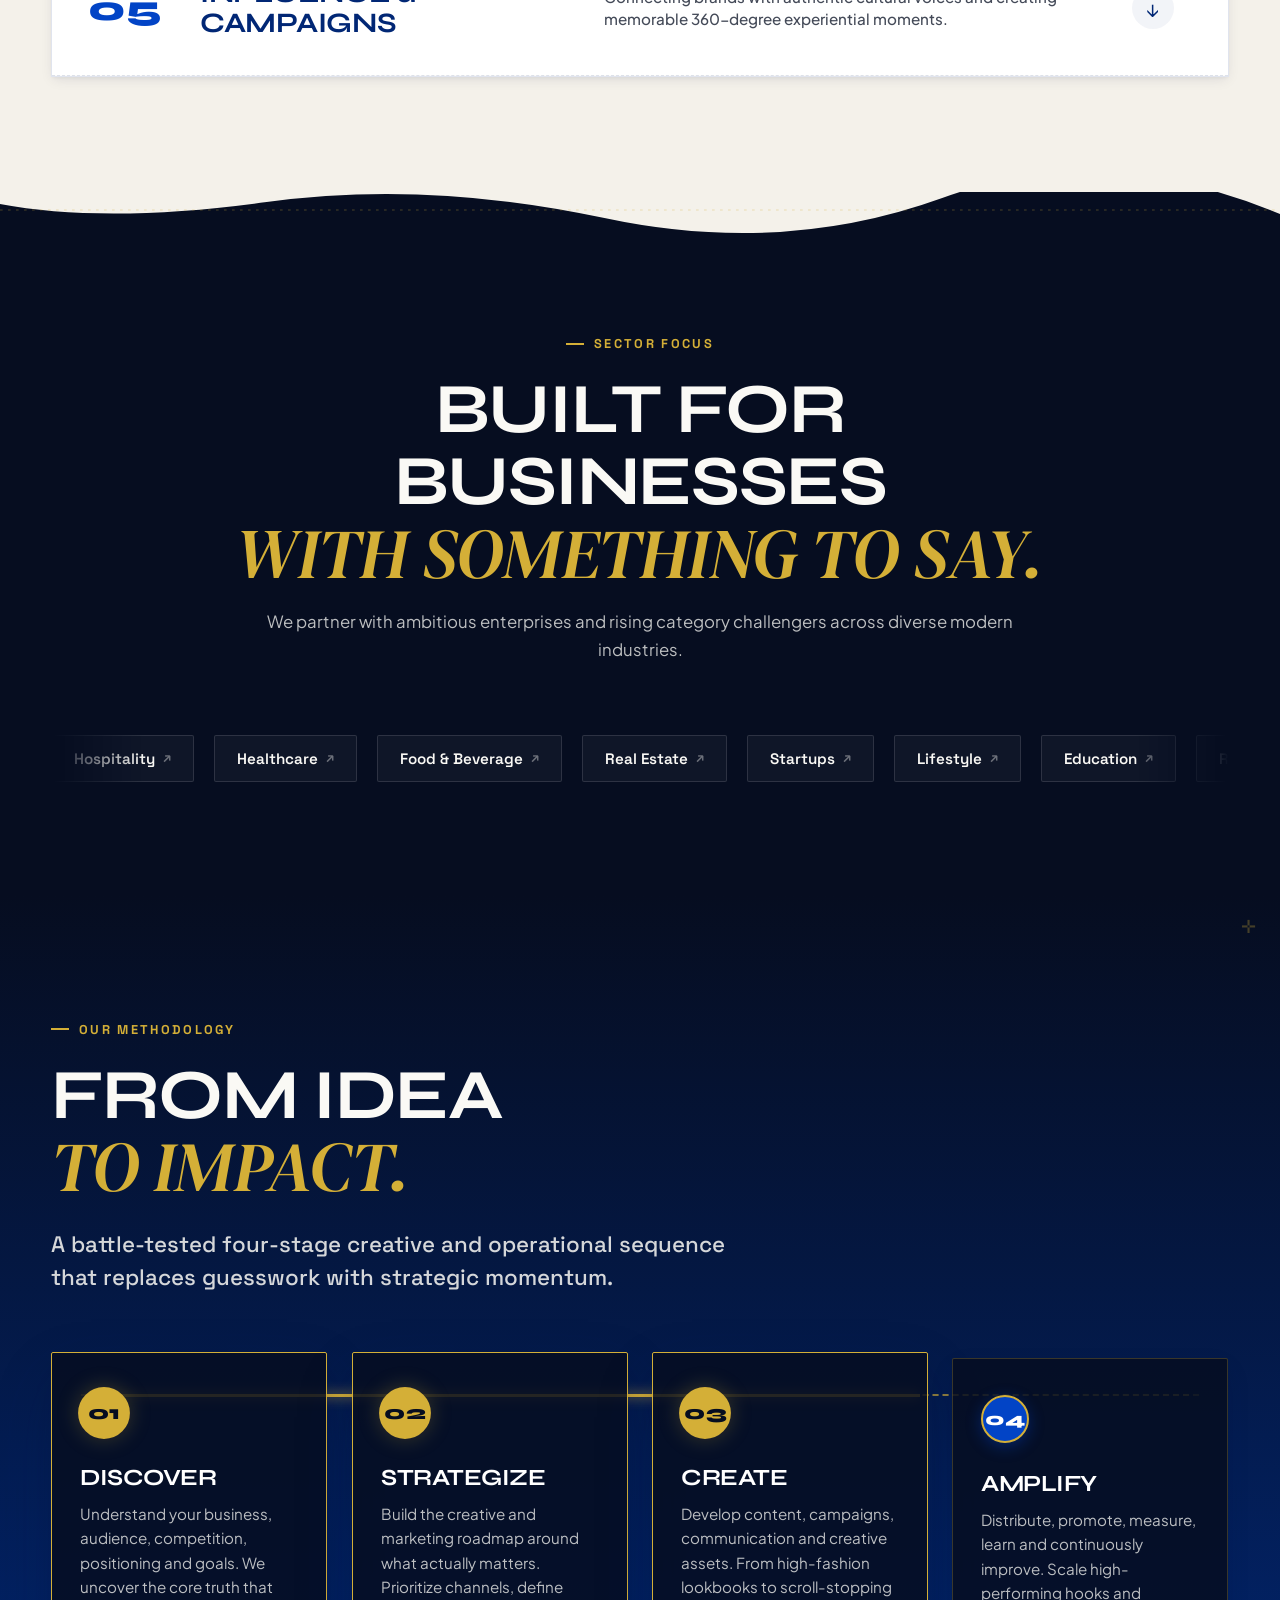
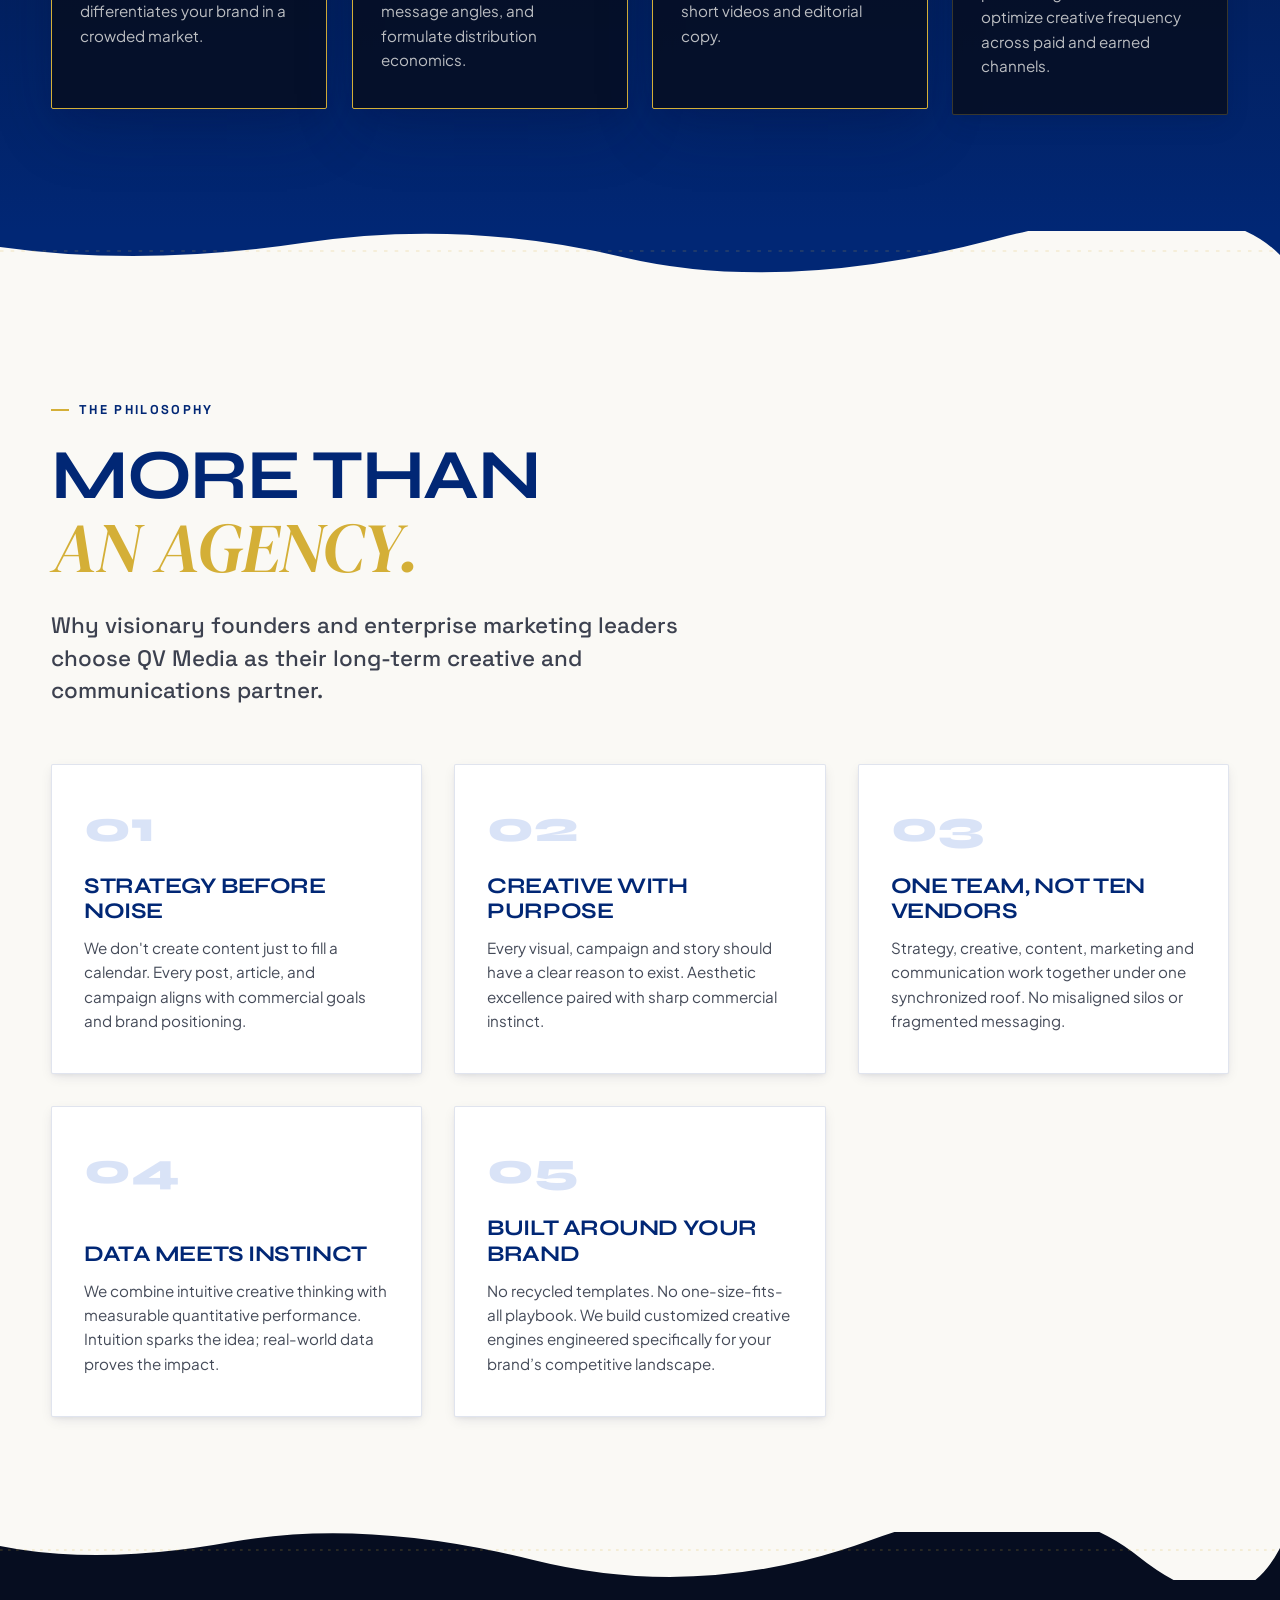
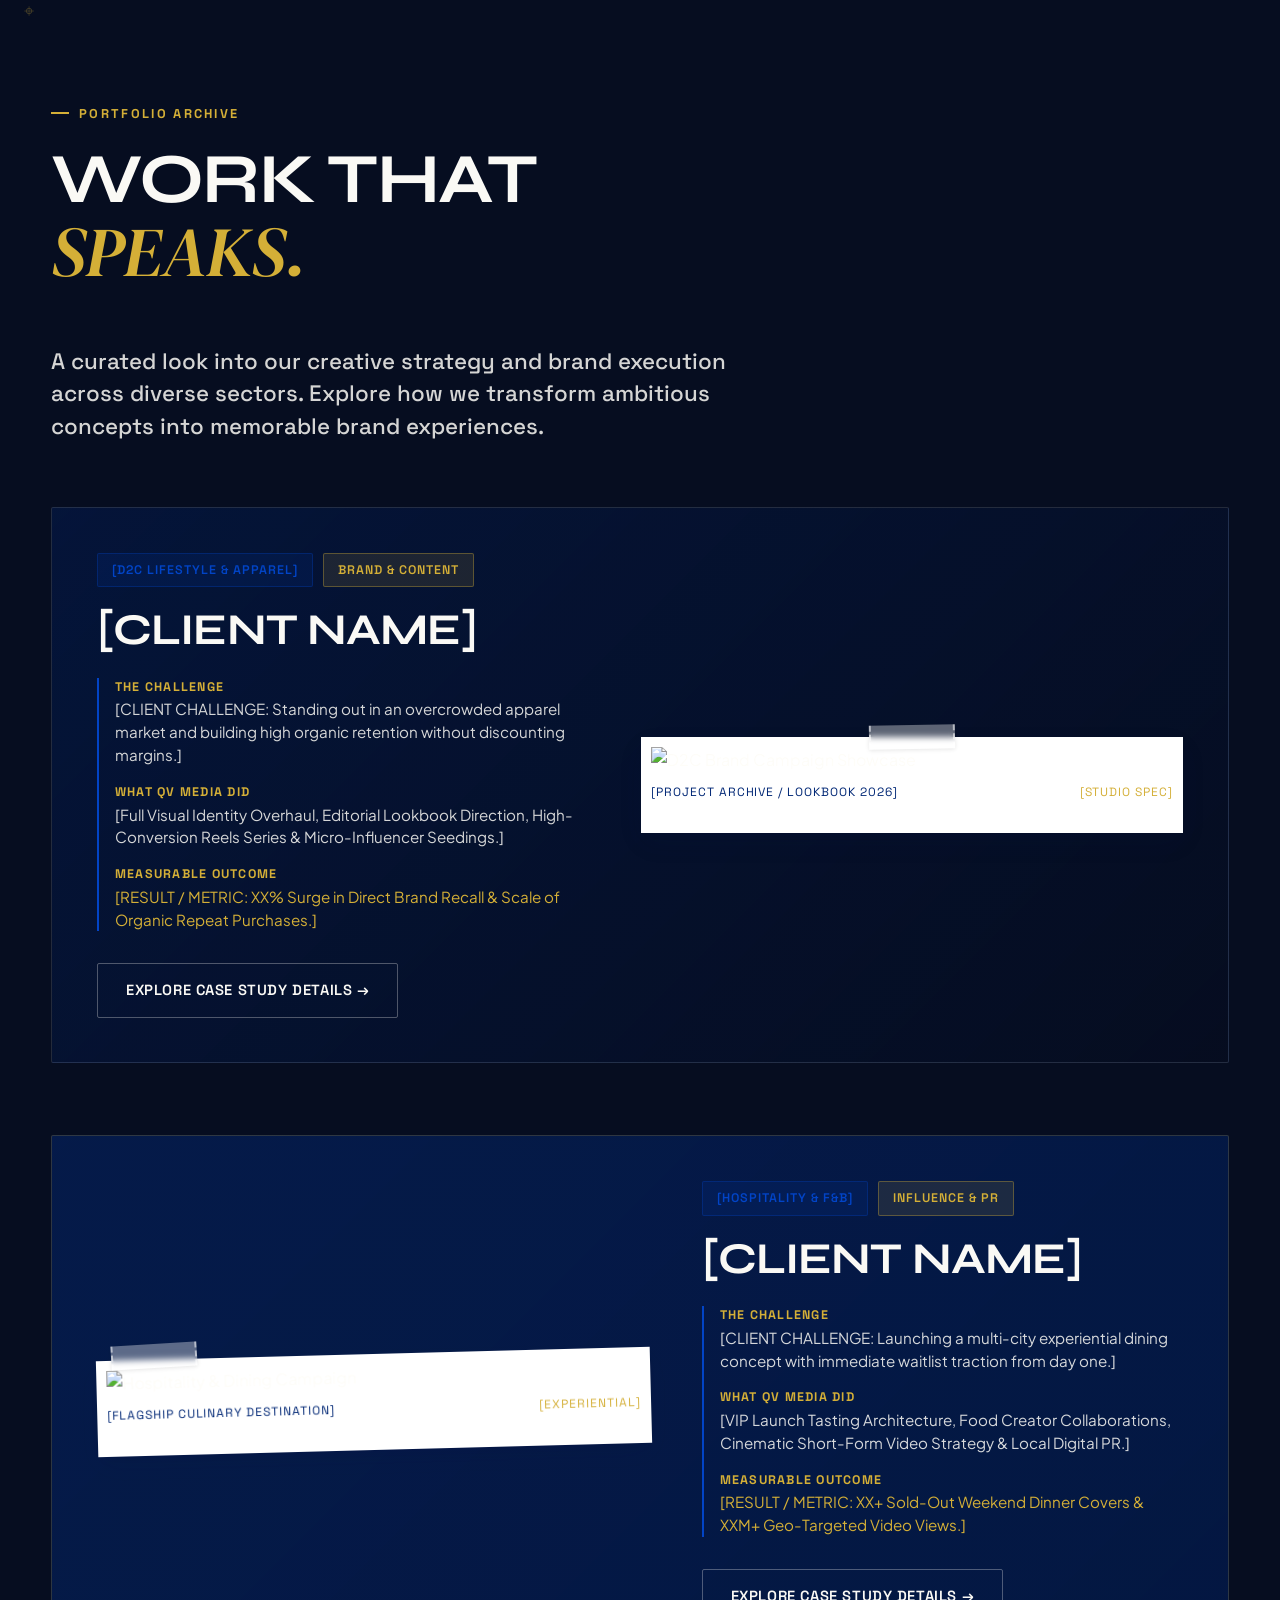
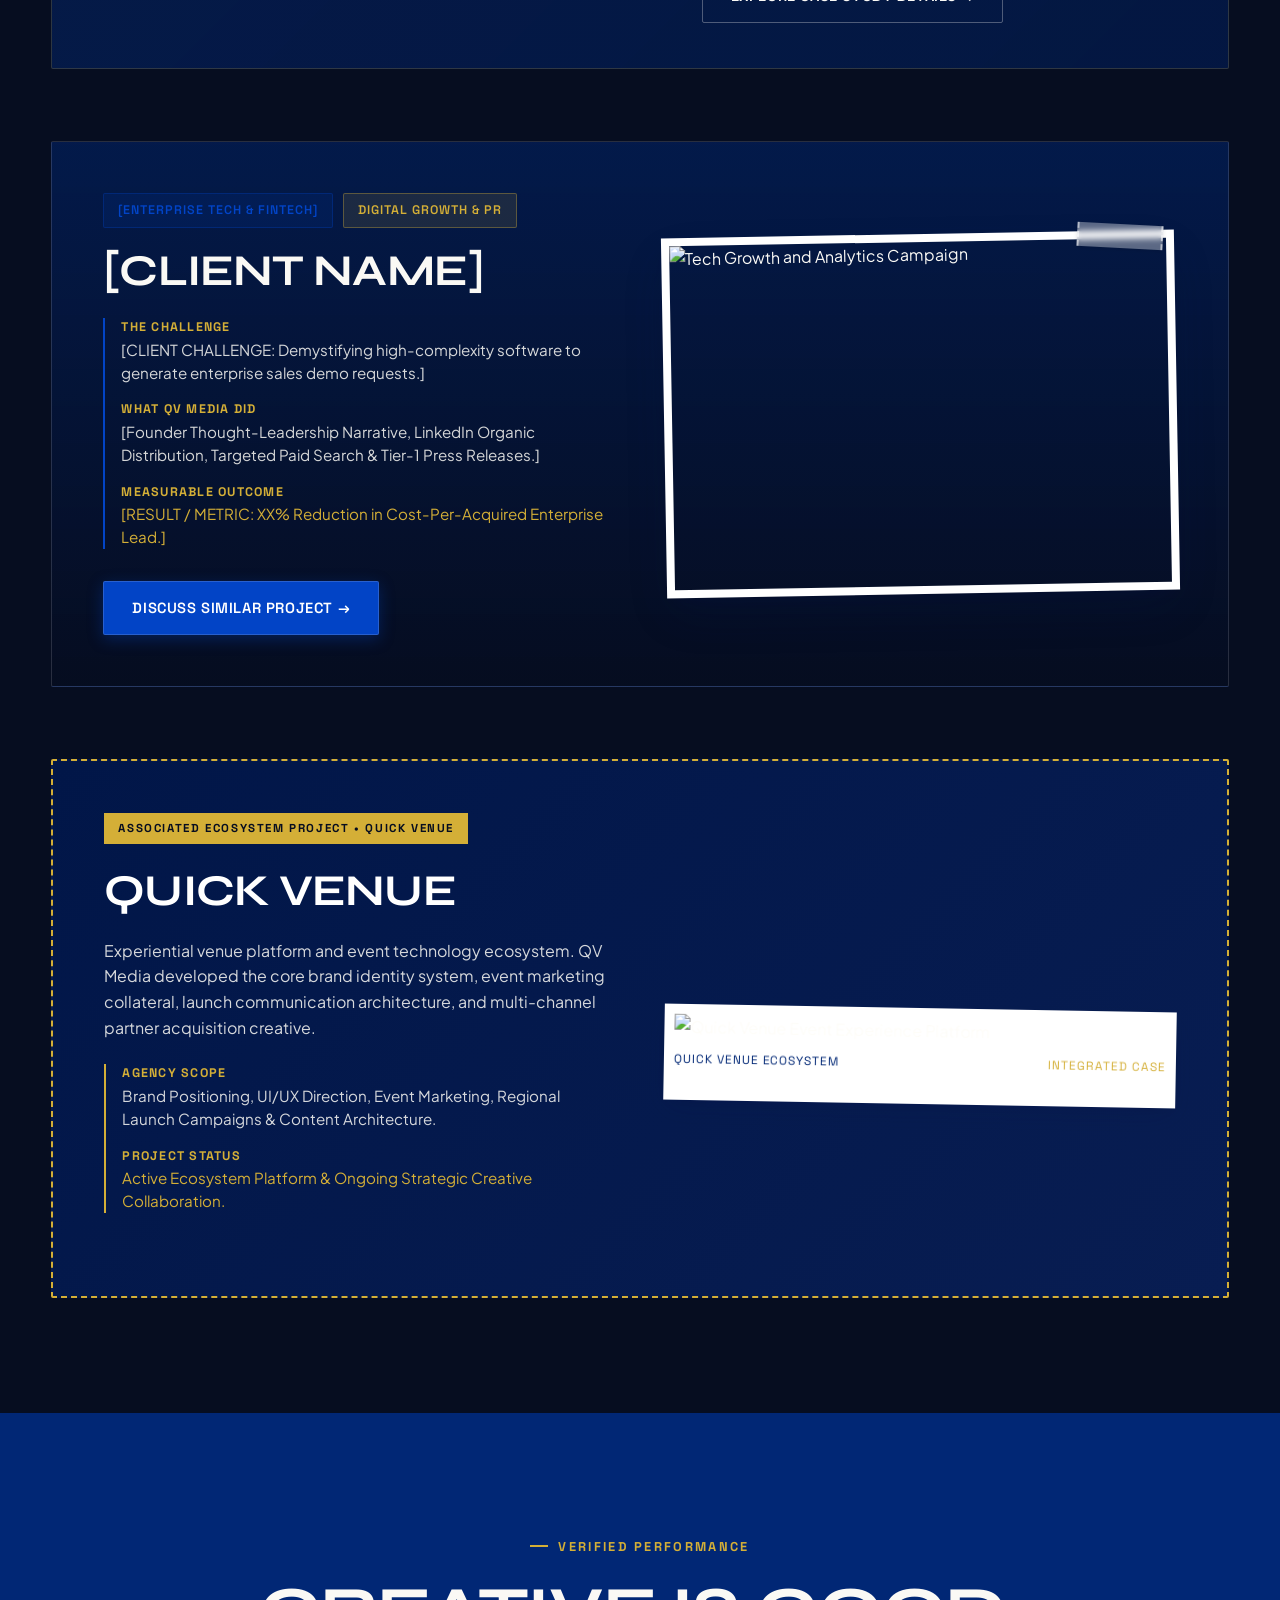
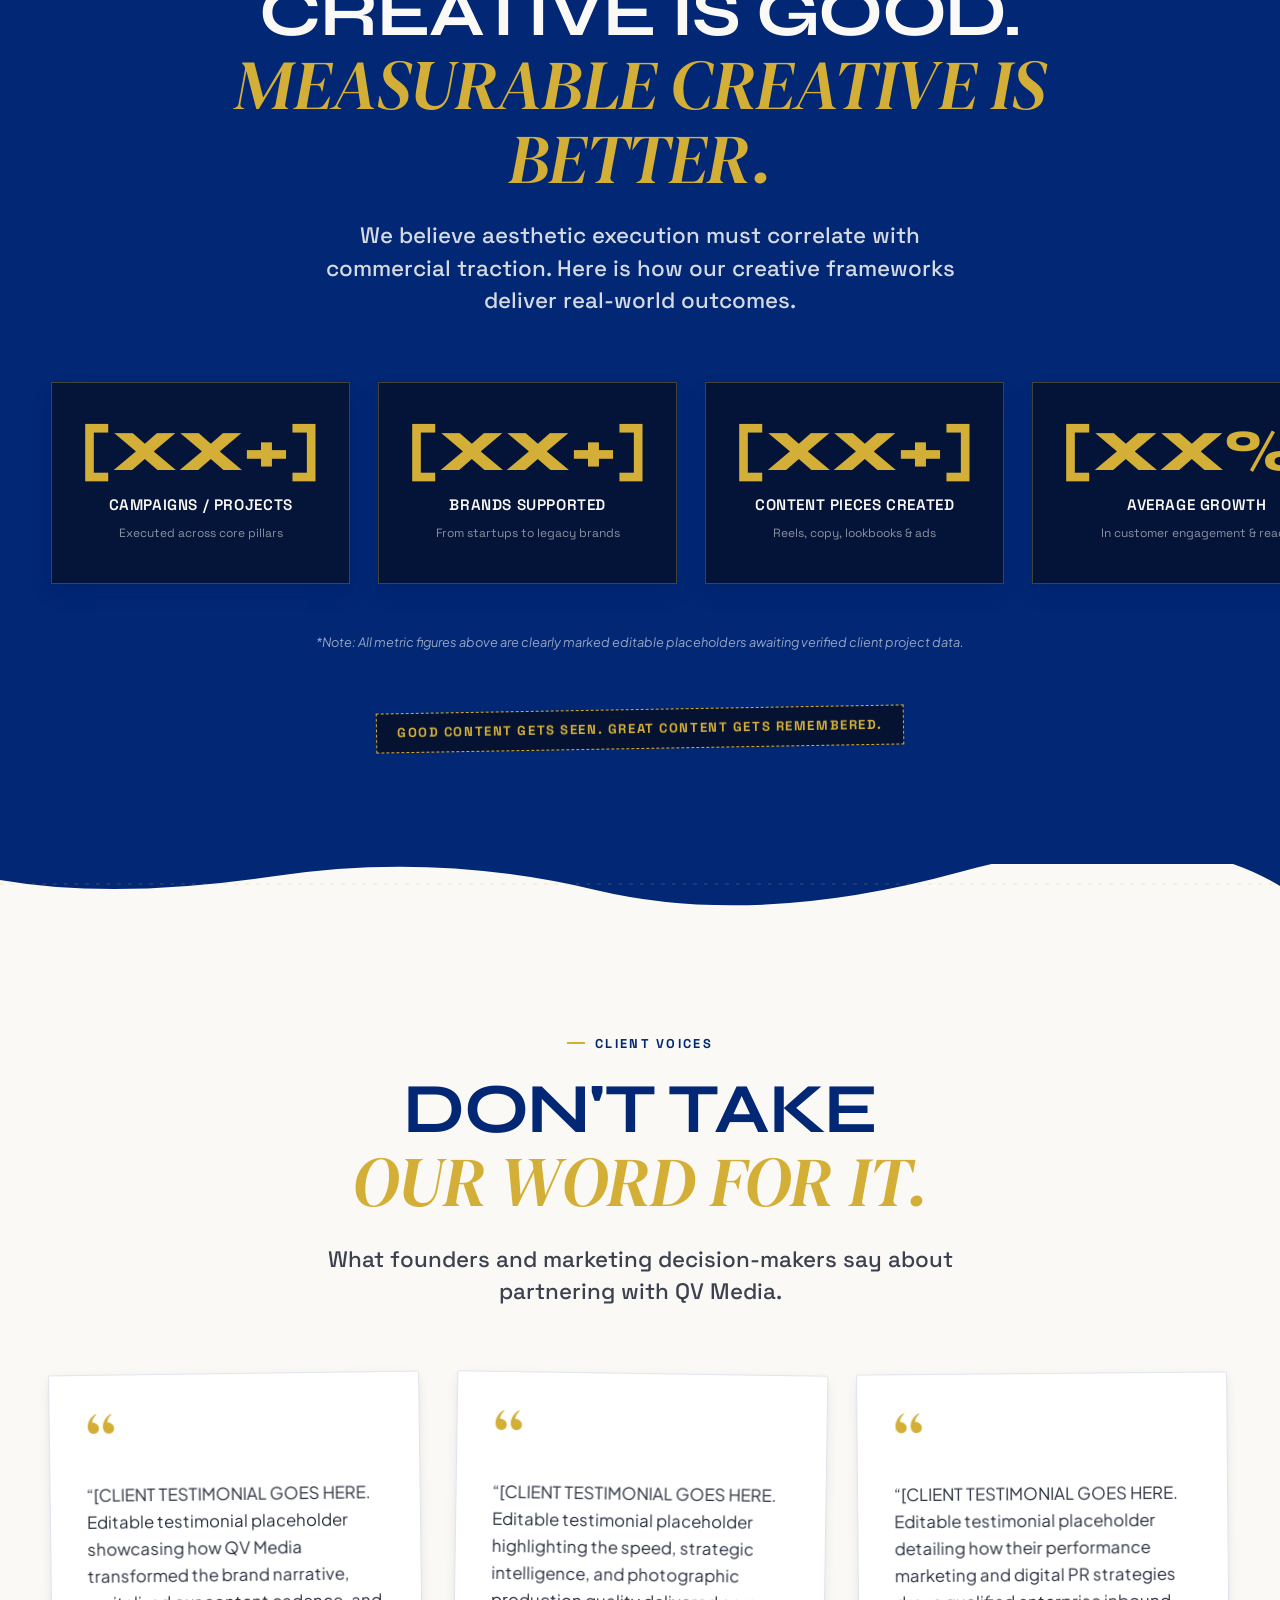
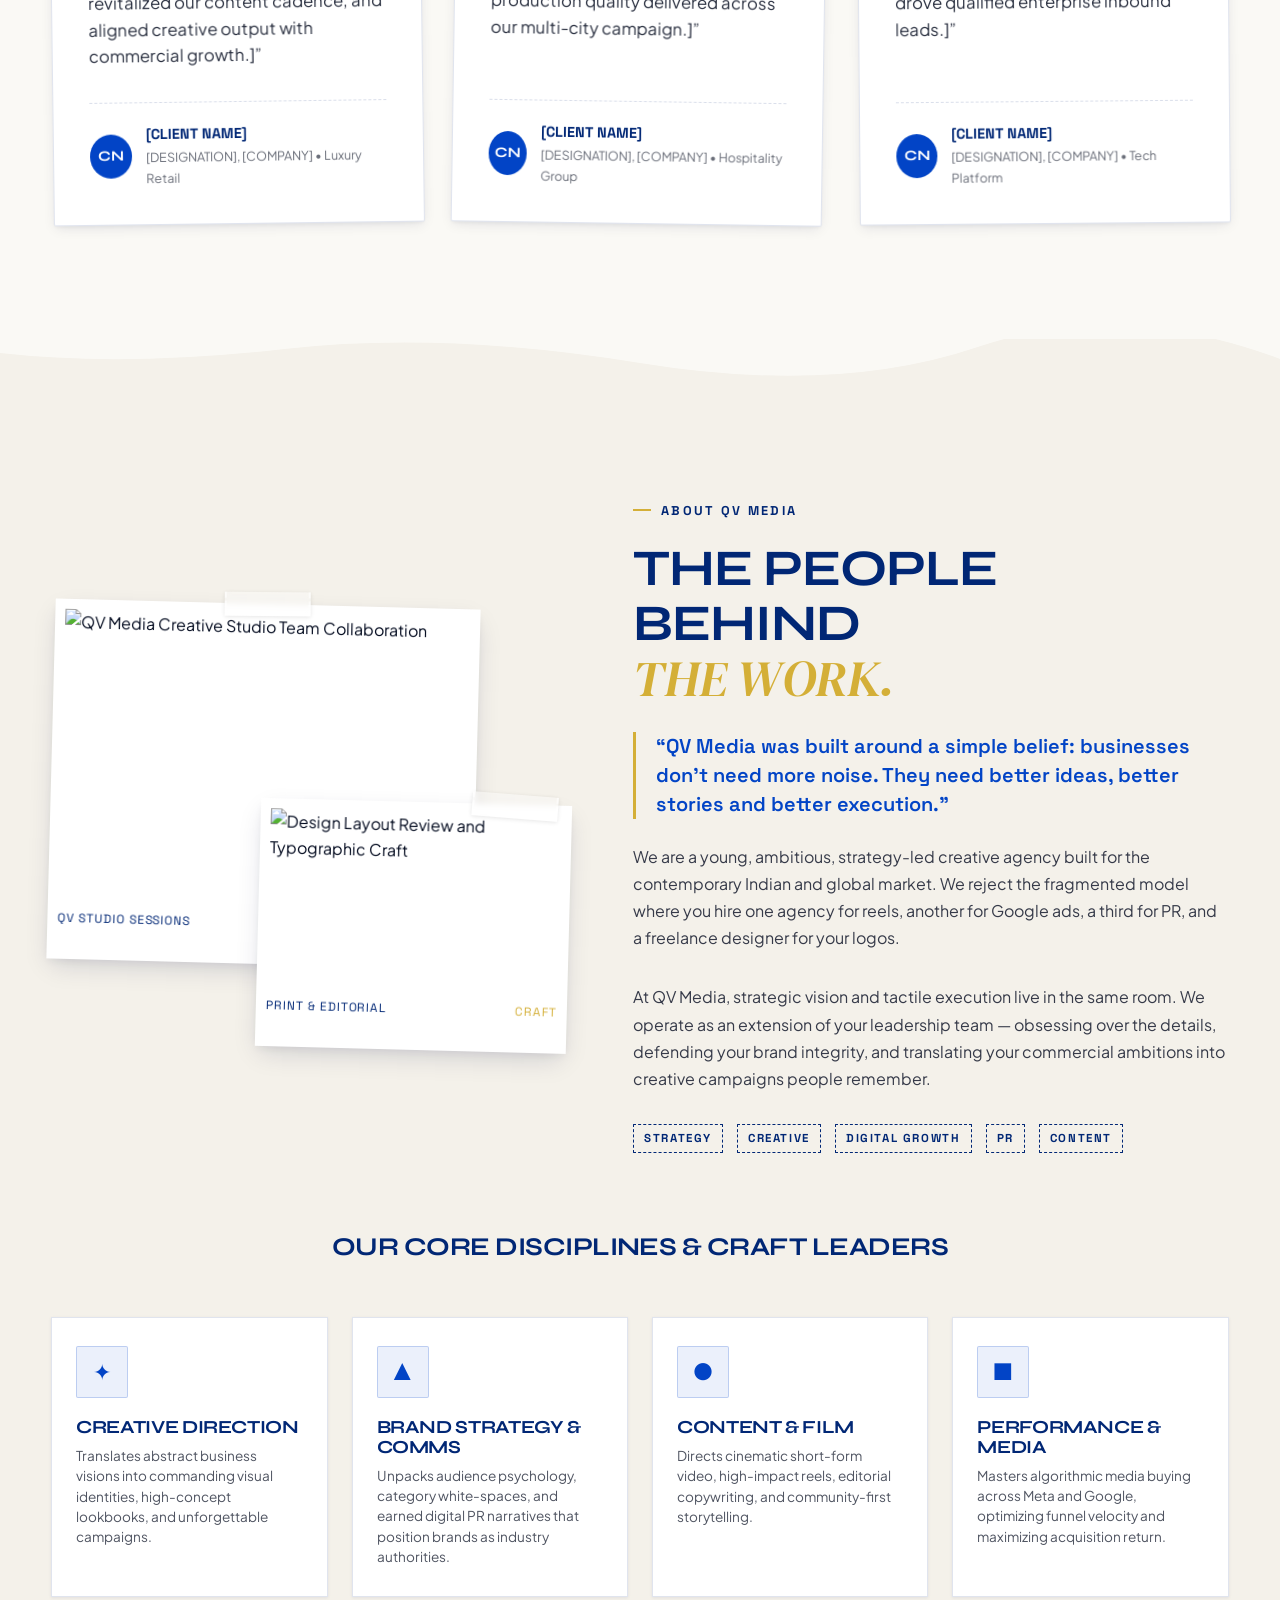
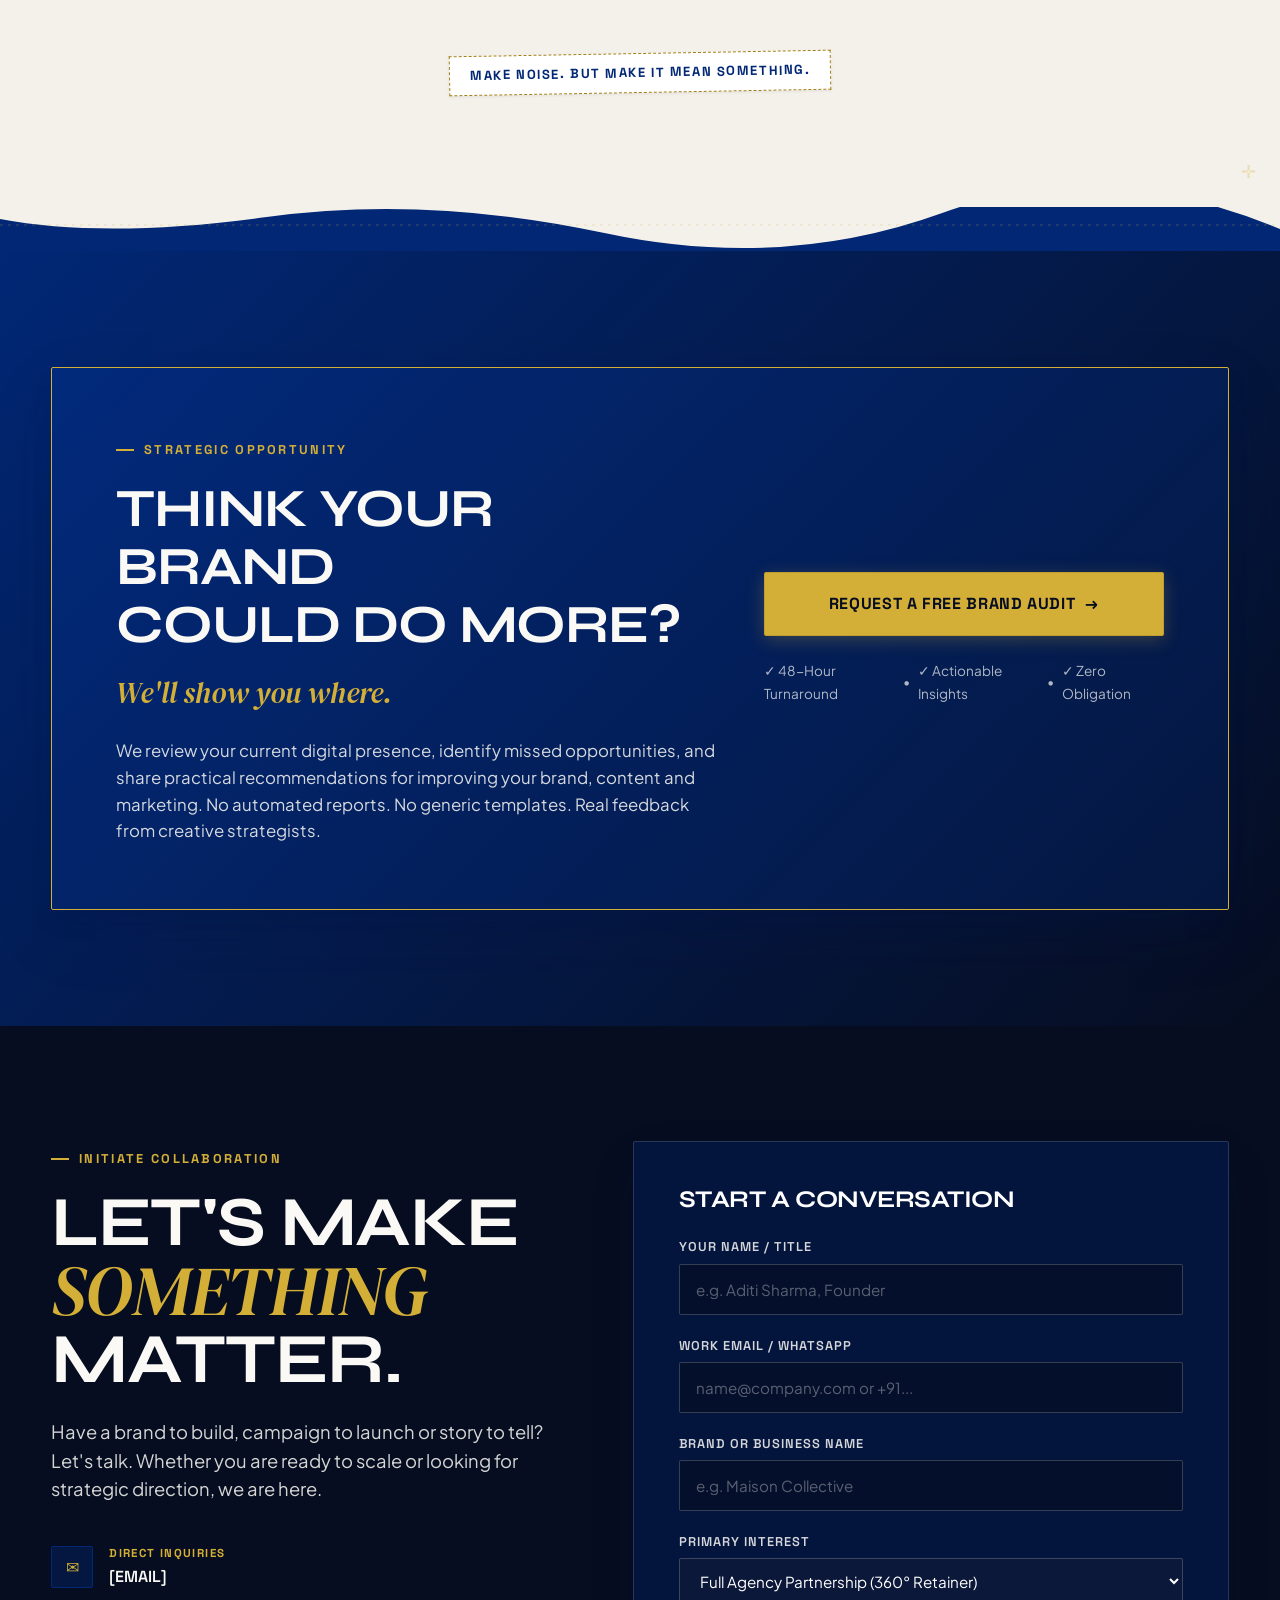
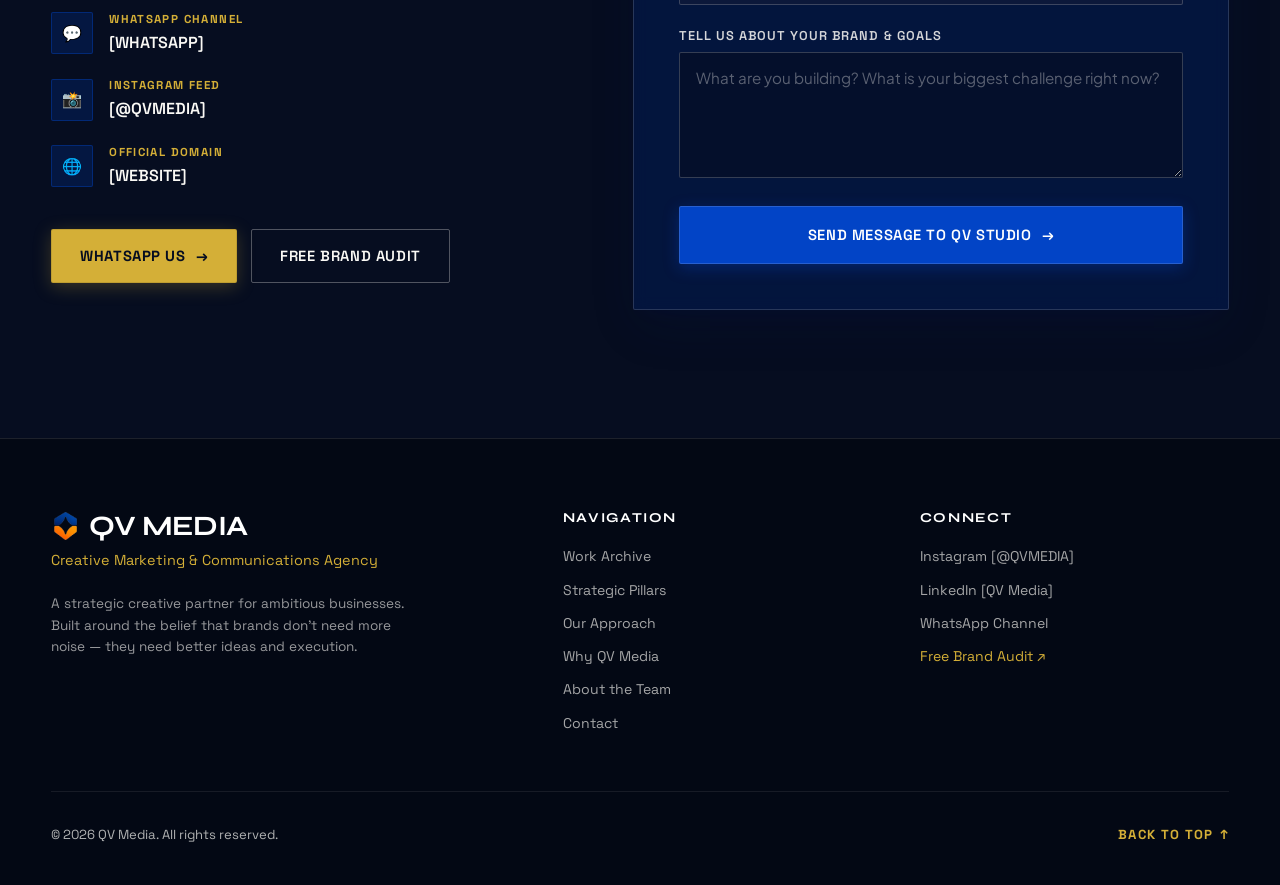
==== commit 72f3af0a: "fix(mobile): resolve accordion number overlap with flexbox and add infinite auto-scrolling marquee t" ====
--- a/index.html
+++ b/index.html
@@ -460,20 +460,35 @@
           </p>
         </div>
 
-        <!-- Scroll-Linked Moving Editorial Paper Strip -->
+        <!-- Auto-Scrolling Editorial Sector Marquee Strip -->
         <div class="categories-strip-viewport" aria-label="Industries Strip">
-          <div class="categories-grid" id="sectorsStrip">
-            <div class="category-chip">Hospitality</div>
-            <div class="category-chip">Healthcare</div>
-            <div class="category-chip">Food &amp; Beverage</div>
-            <div class="category-chip">Real Estate</div>
-            <div class="category-chip">Startups</div>
-            <div class="category-chip">Lifestyle</div>
-            <div class="category-chip">Education</div>
-            <div class="category-chip">Retail</div>
-            <div class="category-chip">Events</div>
-            <div class="category-chip">Local Businesses</div>
-            <div class="category-chip">Professional Services</div>
+          <div class="categories-marquee-track" id="sectorsStrip">
+            <div class="categories-marquee-group">
+              <div class="category-chip">Hospitality</div>
+              <div class="category-chip">Healthcare</div>
+              <div class="category-chip">Food &amp; Beverage</div>
+              <div class="category-chip">Real Estate</div>
+              <div class="category-chip">Startups</div>
+              <div class="category-chip">Lifestyle</div>
+              <div class="category-chip">Education</div>
+              <div class="category-chip">Retail</div>
+              <div class="category-chip">Events</div>
+              <div class="category-chip">Local Businesses</div>
+              <div class="category-chip">Professional Services</div>
+            </div>
+            <div class="categories-marquee-group" aria-hidden="true">
+              <div class="category-chip">Hospitality</div>
+              <div class="category-chip">Healthcare</div>
+              <div class="category-chip">Food &amp; Beverage</div>
+              <div class="category-chip">Real Estate</div>
+              <div class="category-chip">Startups</div>
+              <div class="category-chip">Lifestyle</div>
+              <div class="category-chip">Education</div>
+              <div class="category-chip">Retail</div>
+              <div class="category-chip">Events</div>
+              <div class="category-chip">Local Businesses</div>
+              <div class="category-chip">Professional Services</div>
+            </div>
           </div>
         </div>
       </div>
--- a/css/style.css
+++ b/css/style.css
@@ -2317,12 +2317,45 @@
     grid-template-columns: 1fr;
   }
   .pillar-header-trigger {
-    grid-template-columns: 50px 1fr 36px;
-    gap: 1rem;
-    padding: 1.25rem;
+    display: flex !important;
+    align-items: center;
+    gap: 1.25rem;
+    padding: 1.25rem 1rem;
+    width: 100%;
+    text-align: left;
+  }
+  .pillar-num {
+    flex: 0 0 auto !important;
+    min-width: 44px;
+    width: auto;
+    font-size: clamp(1.3rem, 4.5vw, 1.6rem);
+    color: var(--royal-blue);
+    line-height: 1;
+    letter-spacing: 0.04em;
+    margin: 0;
+  }
+  .pillar-title {
+    flex: 1 1 auto !important;
+    min-width: 0;
+    font-size: clamp(1rem, 3.8vw, 1.3rem);
+    text-transform: uppercase;
+    color: var(--midnight-blue);
+    line-height: 1.15;
+    word-break: break-word;
+    margin: 0;
   }
   .pillar-summary {
-    display: none;
+    display: none !important;
+  }
+  .pillar-chevron {
+    flex: 0 0 34px !important;
+    width: 34px;
+    height: 34px;
+    min-width: 34px;
+    display: flex;
+    align-items: center;
+    justify-content: center;
+    margin-left: auto;
   }
   .pillar-drawer-content {
     grid-template-columns: 1fr;
@@ -2333,18 +2366,16 @@
 
 @media (max-width: 768px) {
   .categories-strip-viewport {
-    overflow-x: auto;
-    -webkit-overflow-scrolling: touch;
-    scrollbar-width: none;
-    padding: 0.75rem 1rem;
-    mask-image: none;
-    -webkit-mask-image: none;
-  }
-  .categories-strip-viewport::-webkit-scrollbar {
-    display: none;
-  }
-  .categories-grid#sectorsStrip {
-    padding-right: 2rem;
+    padding: 1rem 0;
+    mask-image: linear-gradient(to right, transparent 0%, black 5%, black 95%, transparent 100%);
+    -webkit-mask-image: linear-gradient(to right, transparent 0%, black 5%, black 95%, transparent 100%);
+  }
+  .categories-marquee-track {
+    gap: 0.85rem;
+    animation-duration: 22s;
+  }
+  .categories-marquee-group {
+    gap: 0.85rem;
   }
   .category-chip {
     padding: 8px 14px;
@@ -2516,23 +2547,32 @@
     gap: 1.25rem;
   }
   .pillar-header-trigger {
-    grid-template-columns: 36px minmax(0, 1fr) 32px;
+    display: flex !important;
+    align-items: center;
     gap: 1rem;
     padding: 1.15rem 0.95rem;
   }
   .pillar-num {
-    font-size: 1.45rem;
-    min-width: 32px;
+    flex: 0 0 auto !important;
+    min-width: 40px;
+    font-size: 1.35rem;
     letter-spacing: 0.04em;
+    margin: 0;
   }
   .pillar-title {
-    font-size: clamp(1rem, 4vw, 1.25rem);
+    flex: 1 1 auto !important;
+    min-width: 0;
+    font-size: clamp(0.95rem, 3.8vw, 1.2rem);
     word-break: break-word;
+    margin: 0;
   }
   .pillar-chevron {
+    flex: 0 0 32px !important;
     width: 32px;
     height: 32px;
+    min-width: 32px;
     font-size: 1rem;
+    margin-left: auto;
   }
   .pillar-drawer-content {
     padding: 1.25rem 0.85rem;
@@ -2543,6 +2583,9 @@
   }
   .pillar-card,
   .pillar-card:hover {
+    transform: none !important;
+  }
+  .pillar-card.active .pillar-num {
     transform: none !important;
   }
   .approach-step-card {
@@ -2773,16 +2816,21 @@
     font-size: 1.7rem;
   }
   .pillar-header-trigger {
-    grid-template-columns: 28px minmax(0, 1fr) 28px;
-    gap: 0.5rem;
-    padding: 0.9rem 0.65rem;
+    gap: 0.75rem;
+    padding: 0.95rem 0.75rem;
   }
   .pillar-num {
-    font-size: 1.25rem;
+    min-width: 34px;
+    font-size: 1.2rem;
+  }
+  .pillar-title {
+    font-size: 0.95rem;
   }
   .pillar-chevron {
+    flex: 0 0 28px !important;
     width: 28px;
     height: 28px;
+    min-width: 28px;
     font-size: 0.9rem;
   }
 }
@@ -3131,30 +3179,51 @@
 }
 
 /* --------------------------------------------------------------------------
-   5. "WHO WE WORK WITH" — SCROLL-LINKED EDITORIAL STRIP
+   5. "WHO WE WORK WITH" — CONTINUOUS AUTO-SCROLLING MARQUEE
    -------------------------------------------------------------------------- */
 .categories-strip-viewport {
   overflow: hidden;
   position: relative;
   width: 100%;
   padding: 1.5rem 0;
-  mask-image: linear-gradient(to right, transparent, black 6%, black 94%, transparent);
-  -webkit-mask-image: linear-gradient(to right, transparent, black 6%, black 94%, transparent);
-}
-
-.categories-grid#sectorsStrip {
-  display: flex;
-  flex-wrap: nowrap;
+  mask-image: linear-gradient(to right, transparent 0%, black 8%, black 92%, transparent 100%);
+  -webkit-mask-image: linear-gradient(to right, transparent 0%, black 8%, black 92%, transparent 100%);
+}
+
+.categories-marquee-track {
+  display: flex;
+  width: max-content;
   gap: 1.25rem;
-  width: max-content;
+  animation: sectorsAutoScroll 30s linear infinite;
   will-change: transform;
-  transition: transform 0.15s cubic-bezier(0.16, 1, 0.3, 1);
-}
-
+}
+
+.categories-marquee-group {
+  display: flex;
+  gap: 1.25rem;
+  flex-shrink: 0;
+}
+
+.categories-marquee-group .category-chip,
 .categories-grid#sectorsStrip .category-chip {
   flex-shrink: 0;
   white-space: nowrap;
   cursor: default;
+}
+
+@keyframes sectorsAutoScroll {
+  0% {
+    transform: translate3d(0, 0, 0);
+  }
+  100% {
+    transform: translate3d(calc(-50% - 0.625rem), 0, 0);
+  }
+}
+
+/* Pause marquee on hover or touch hold so user can read if desired */
+.categories-strip-viewport:hover .categories-marquee-track,
+.categories-strip-viewport:active .categories-marquee-track {
+  animation-play-state: paused;
 }
 
 /* --------------------------------------------------------------------------
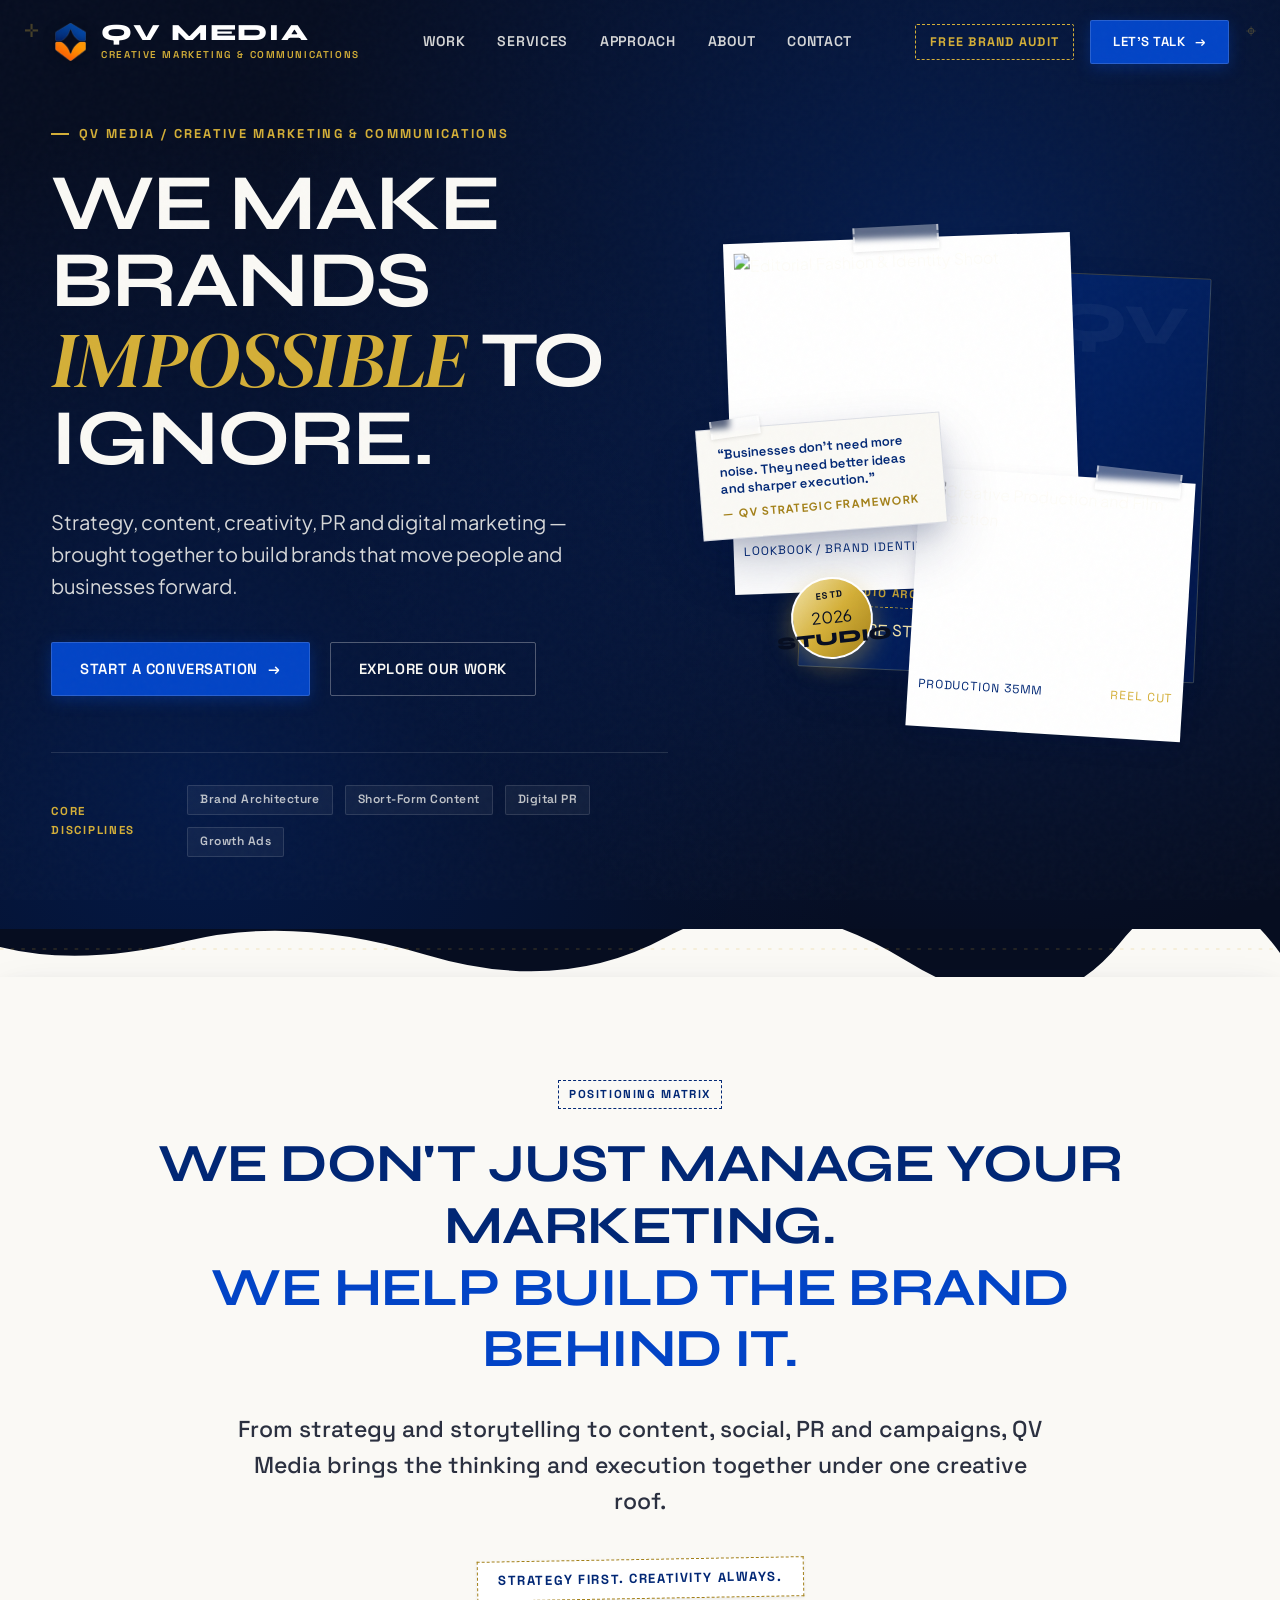
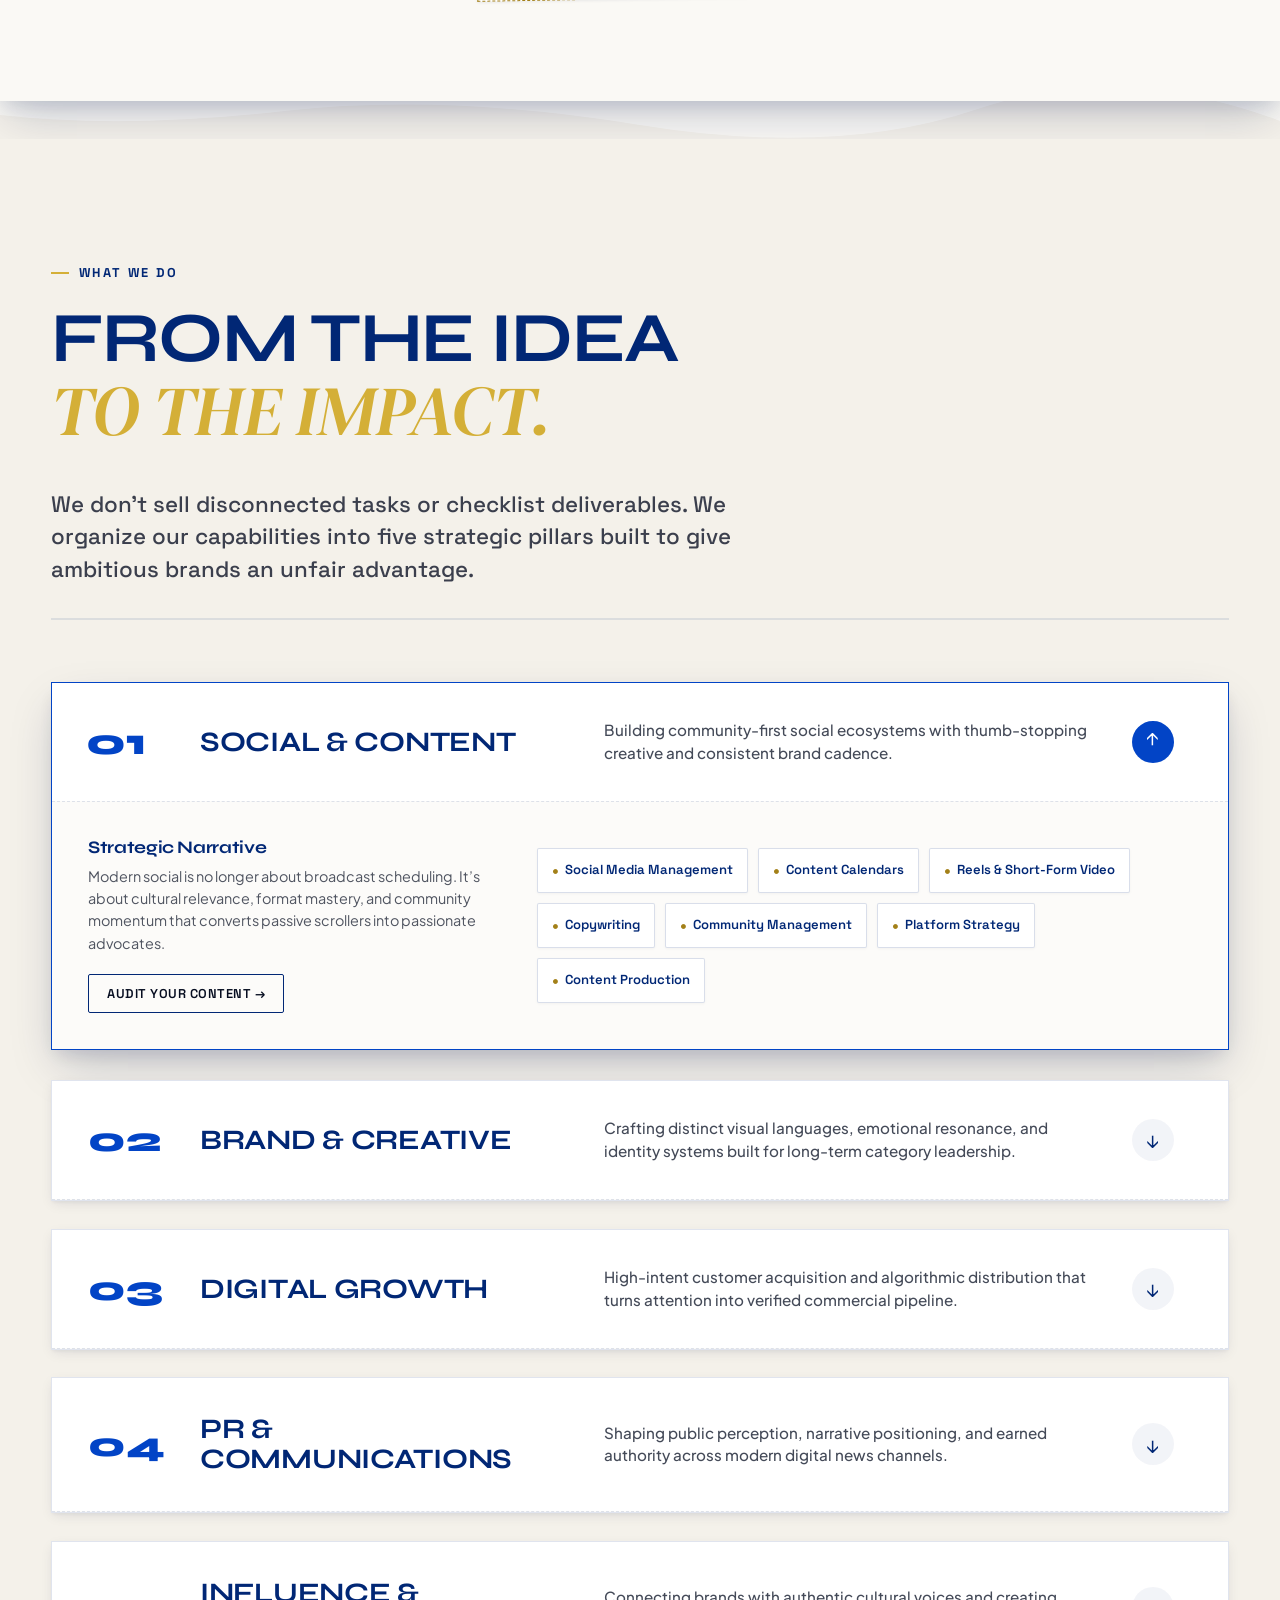
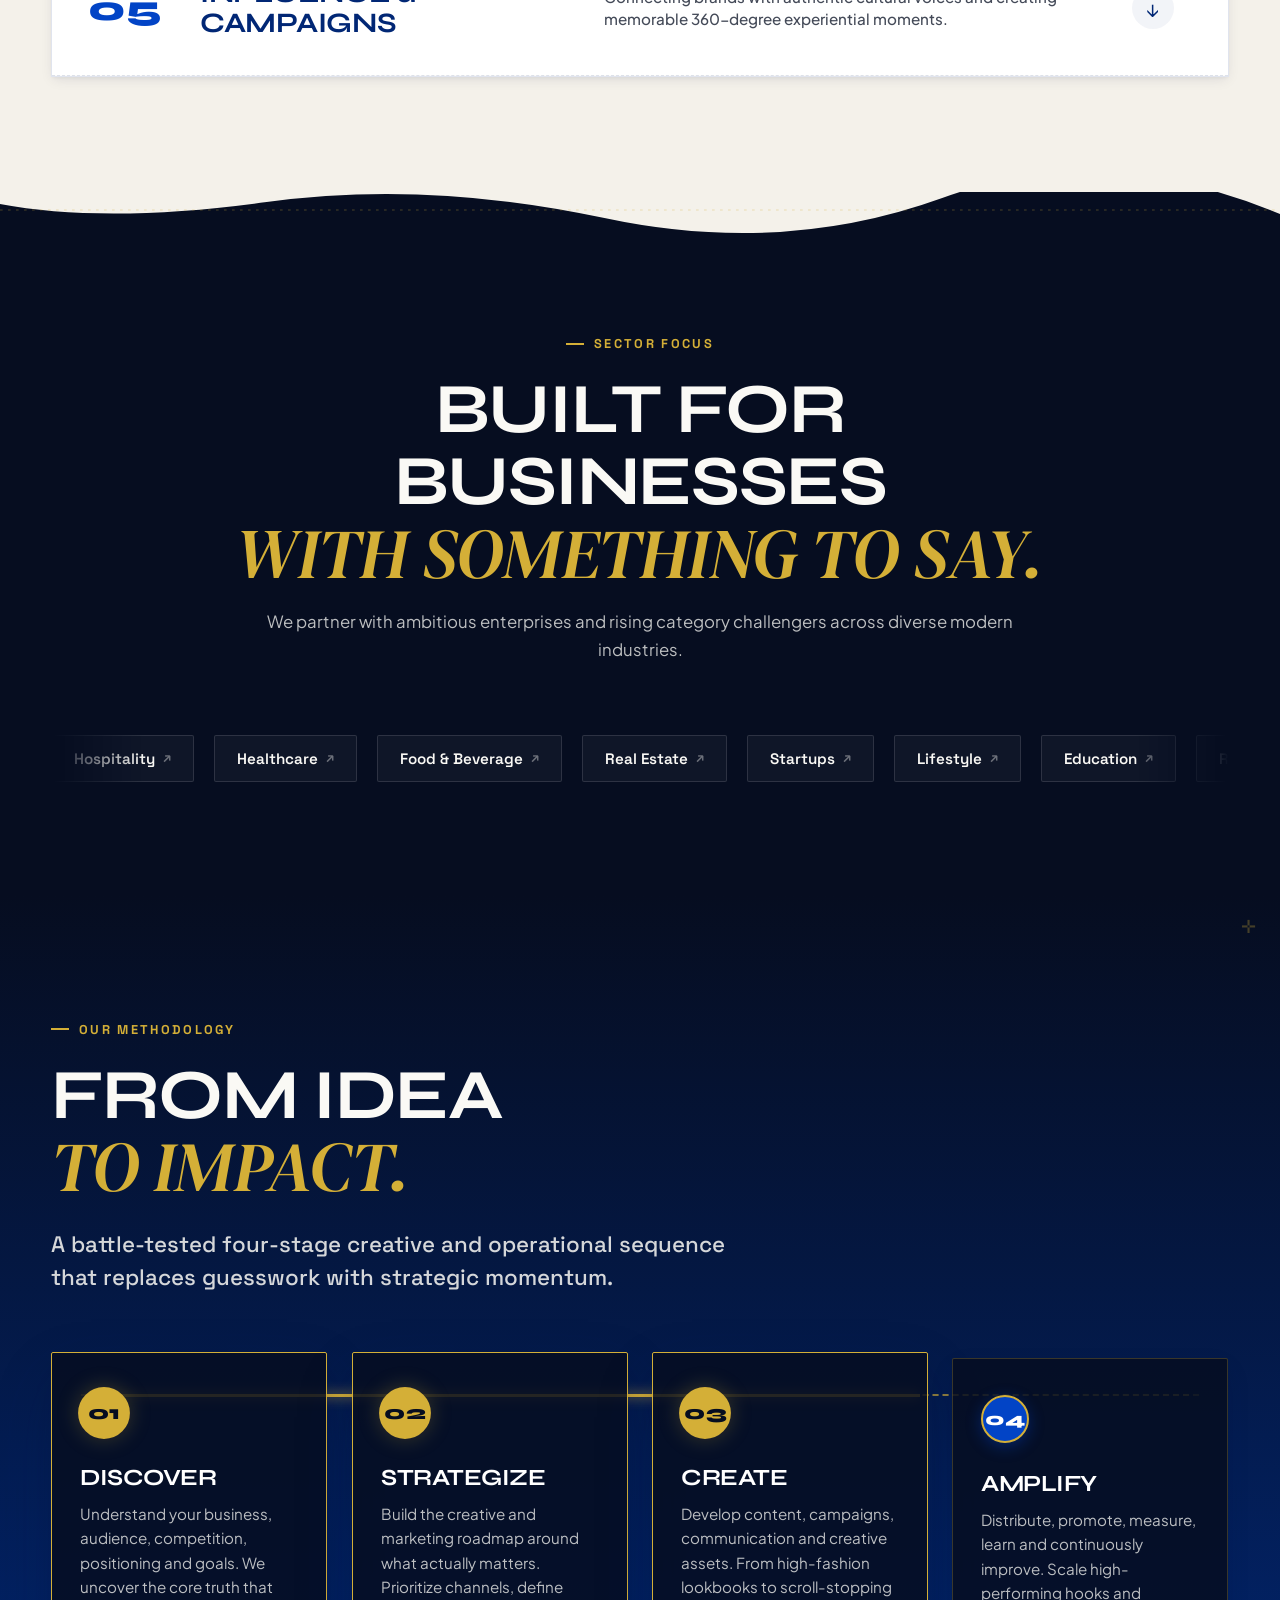
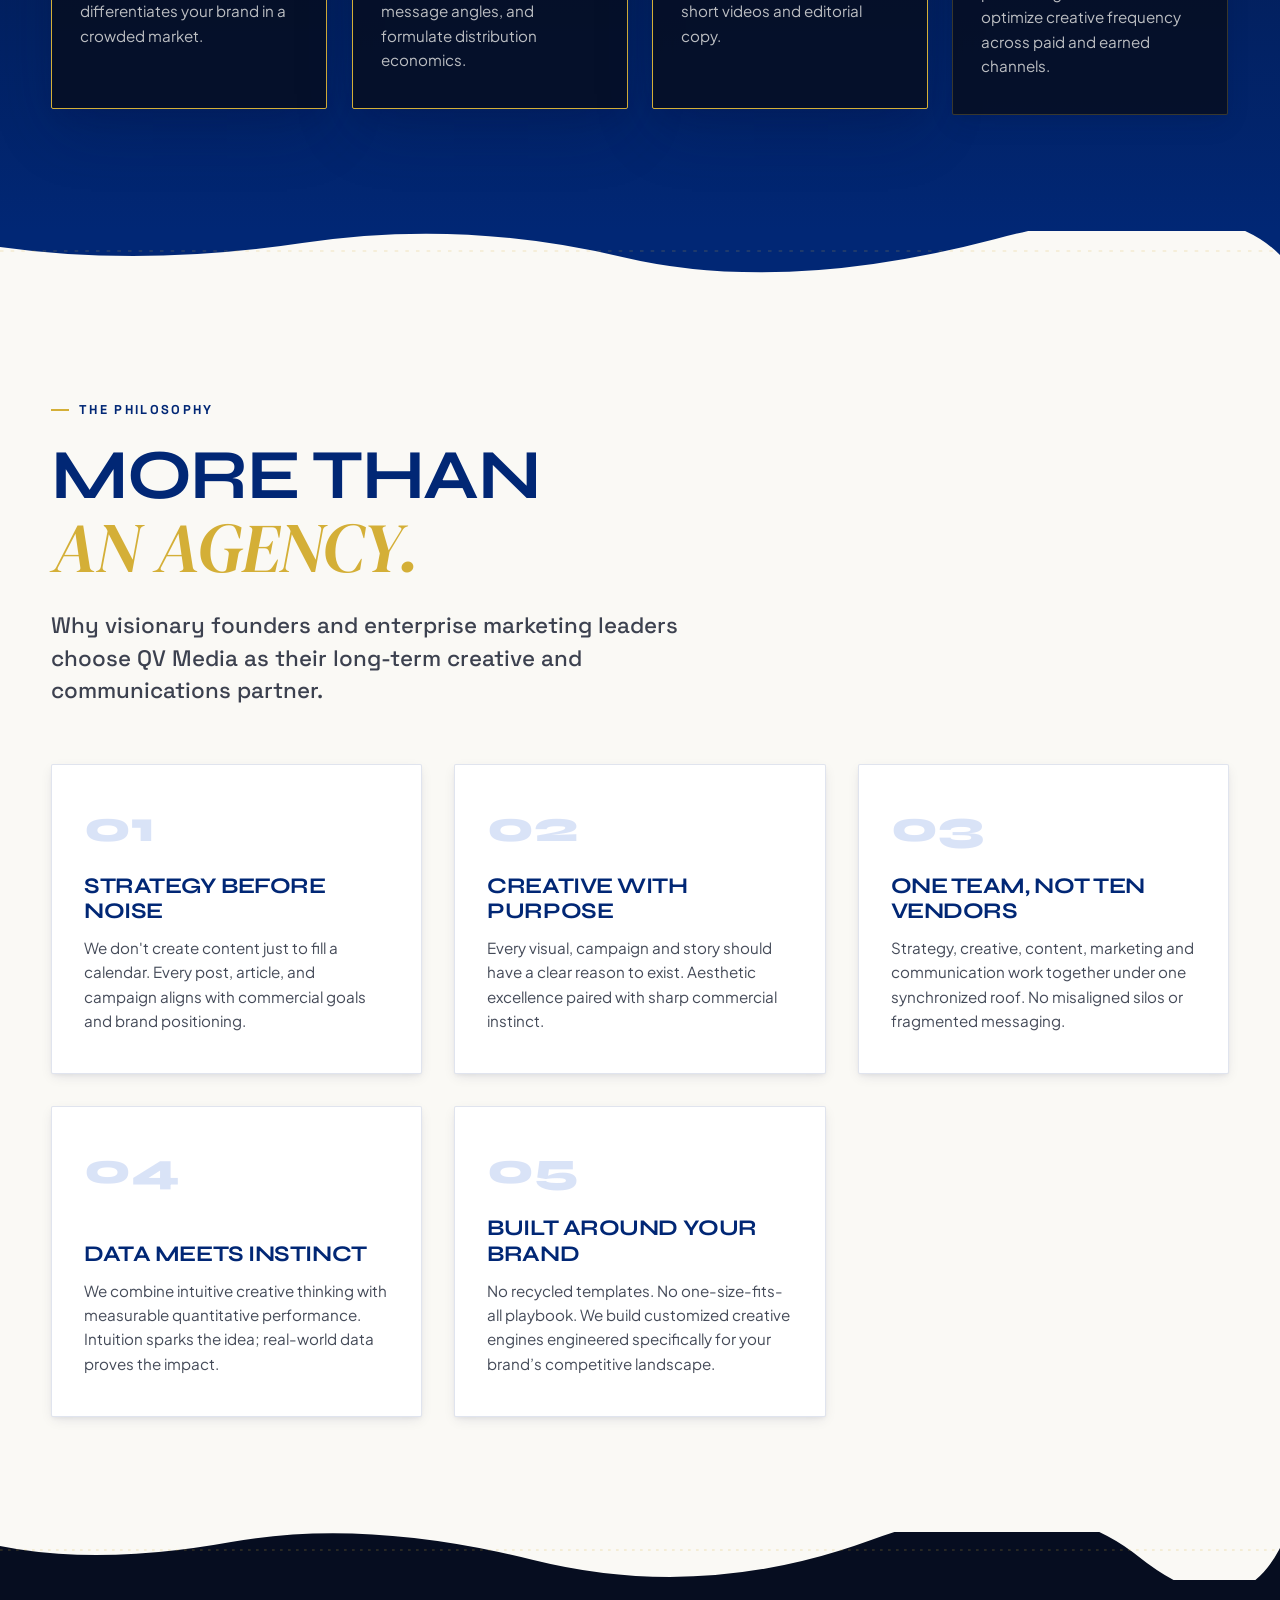
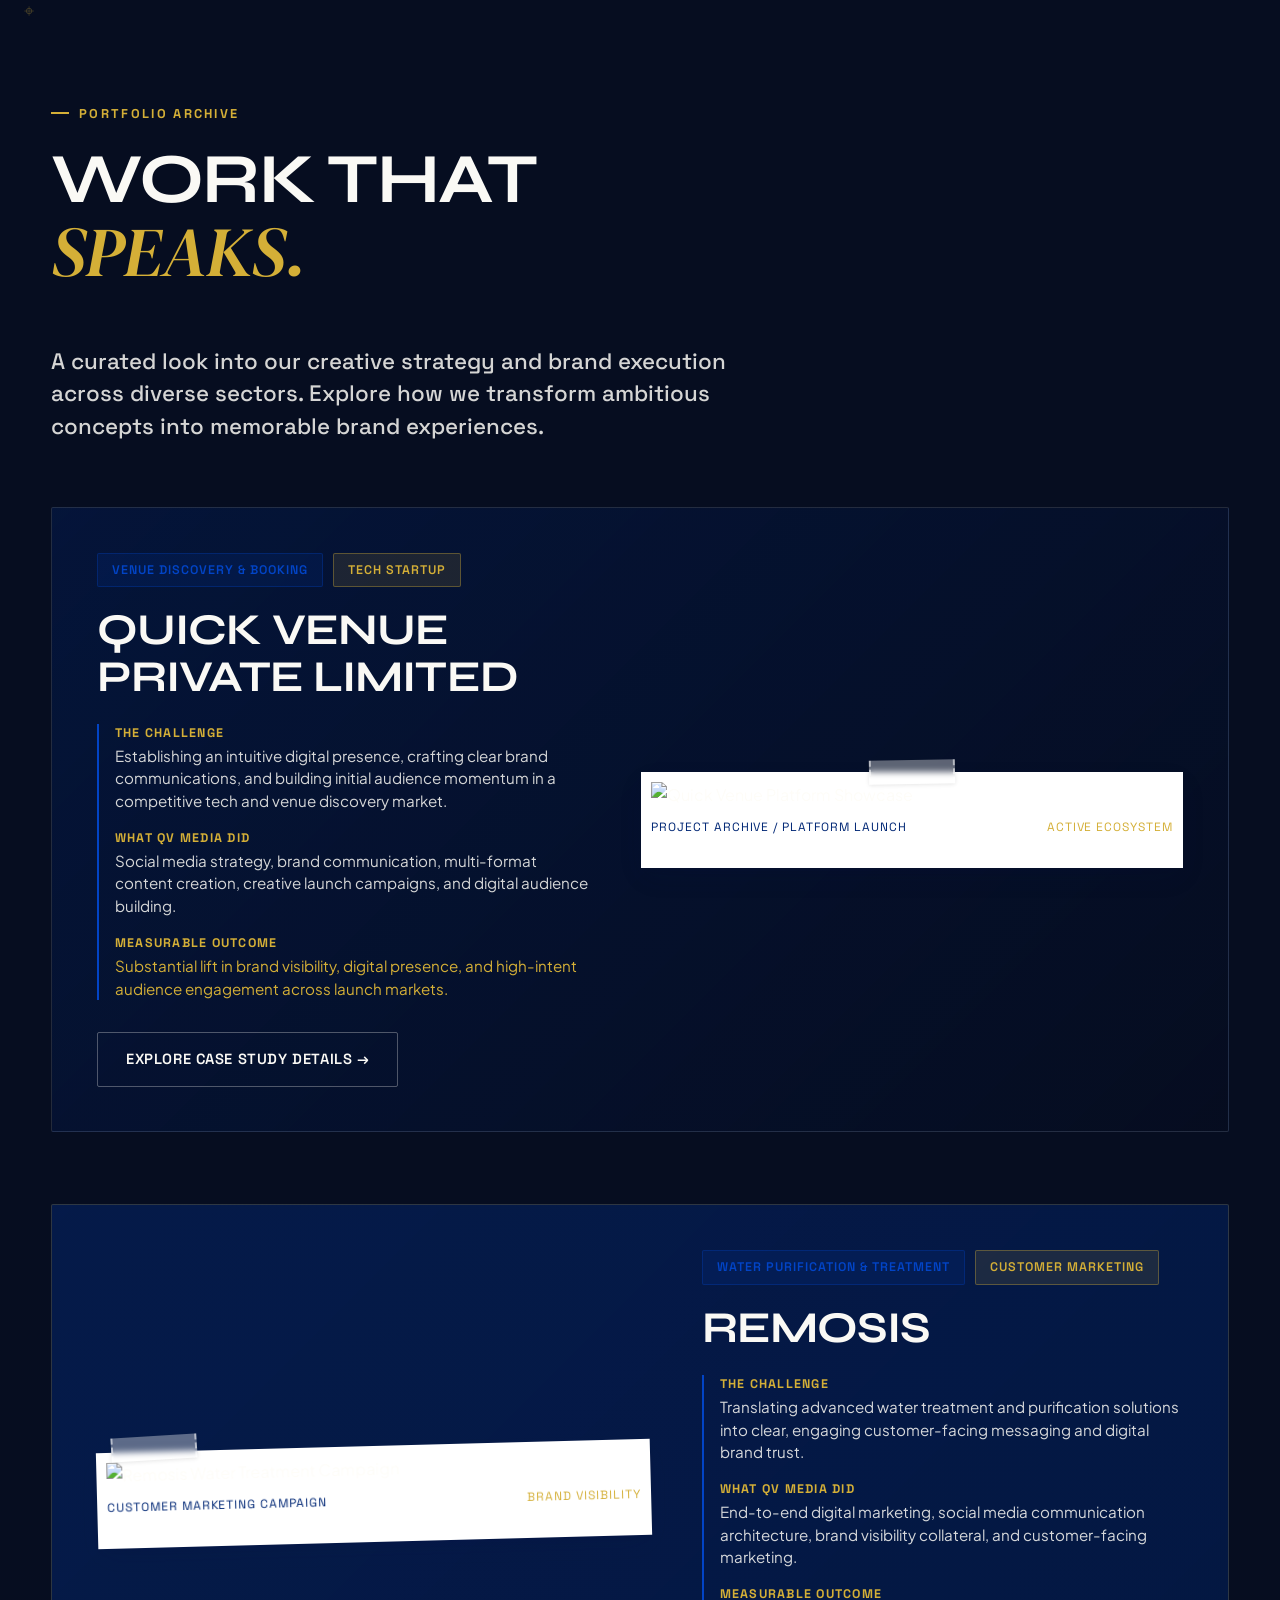
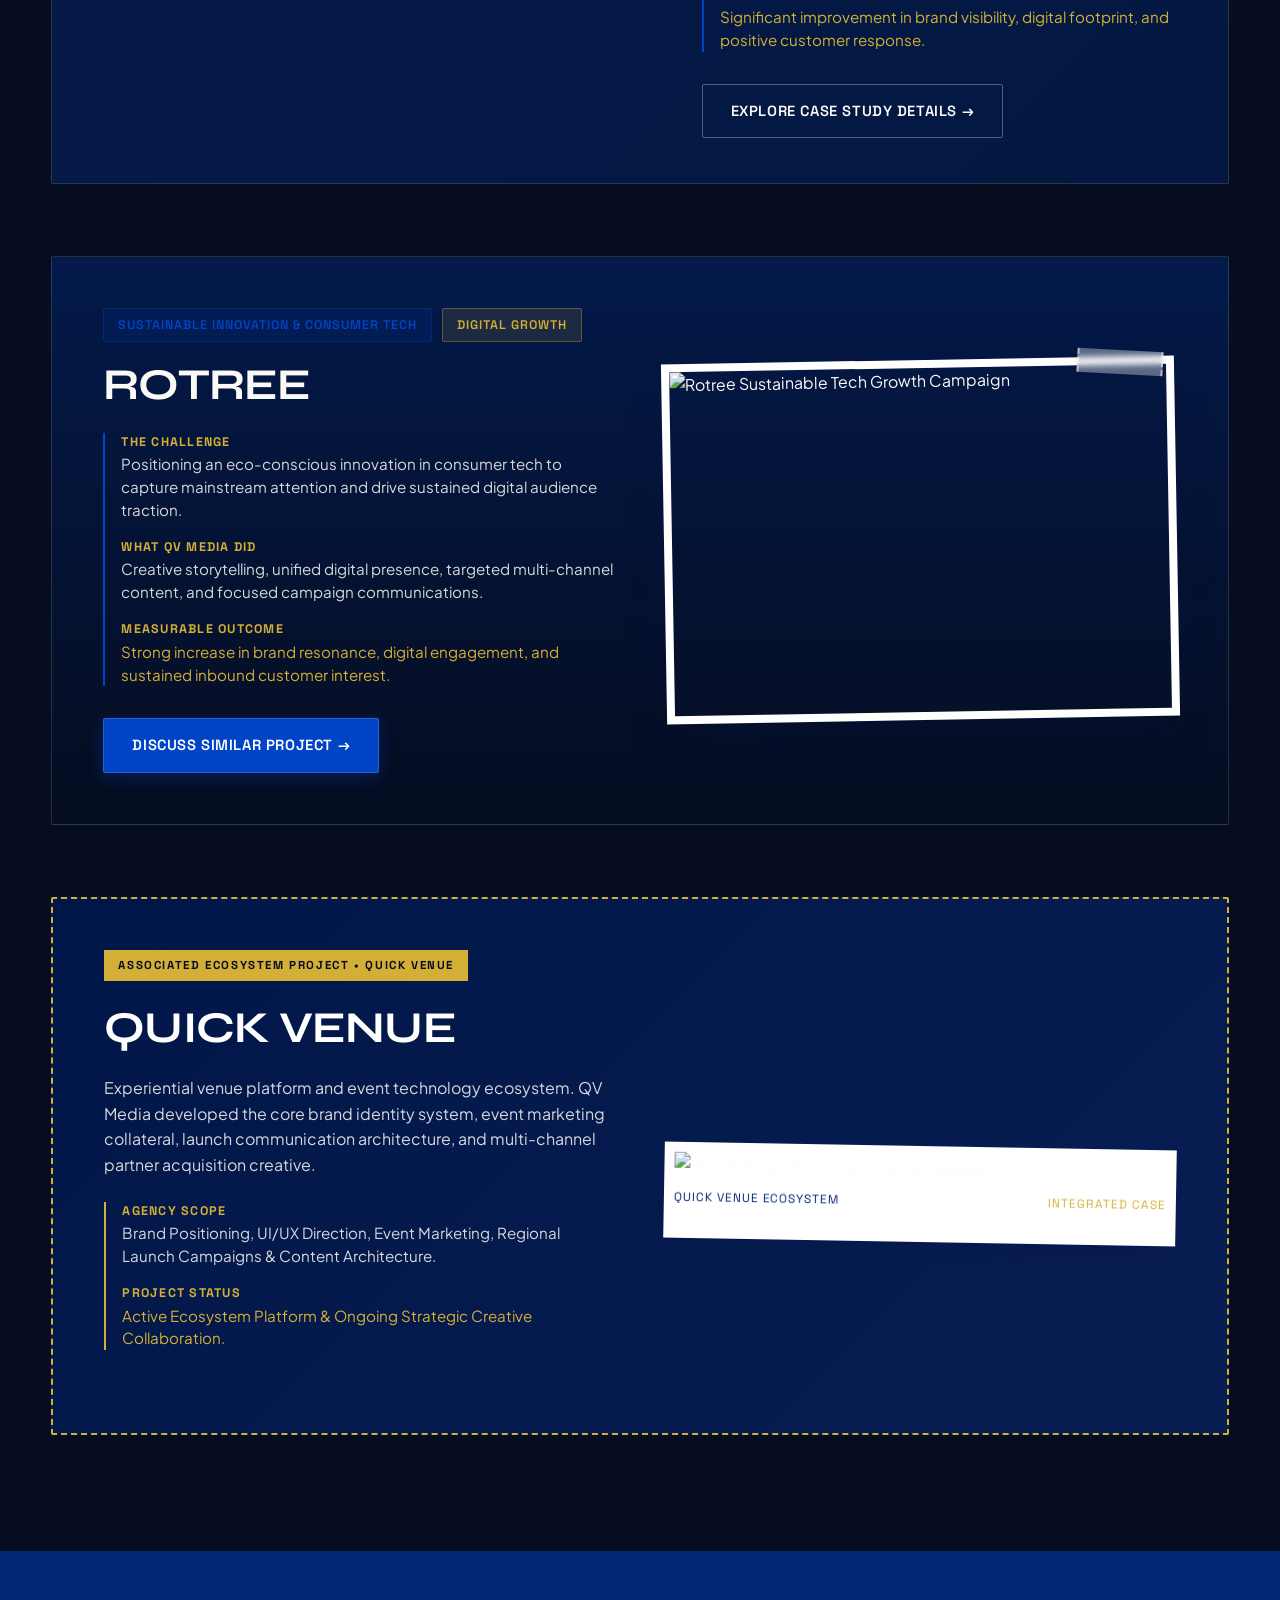
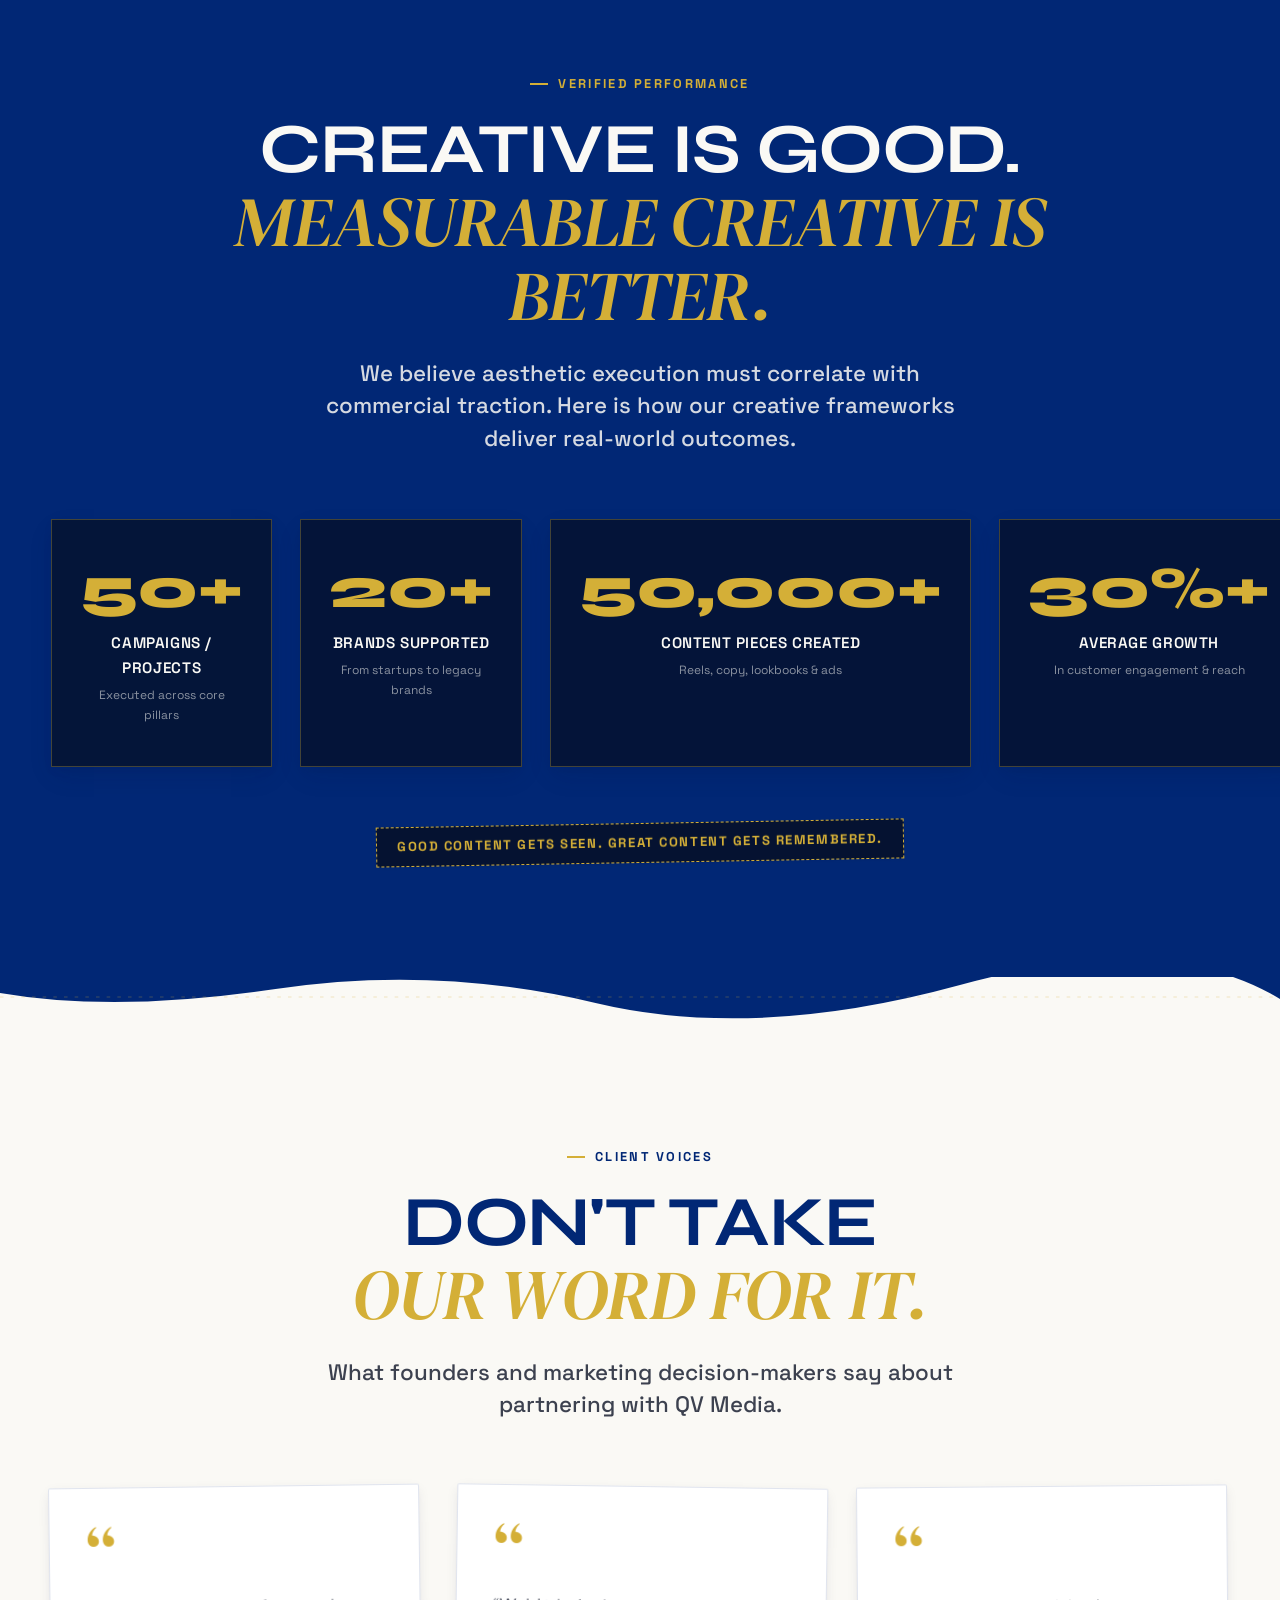
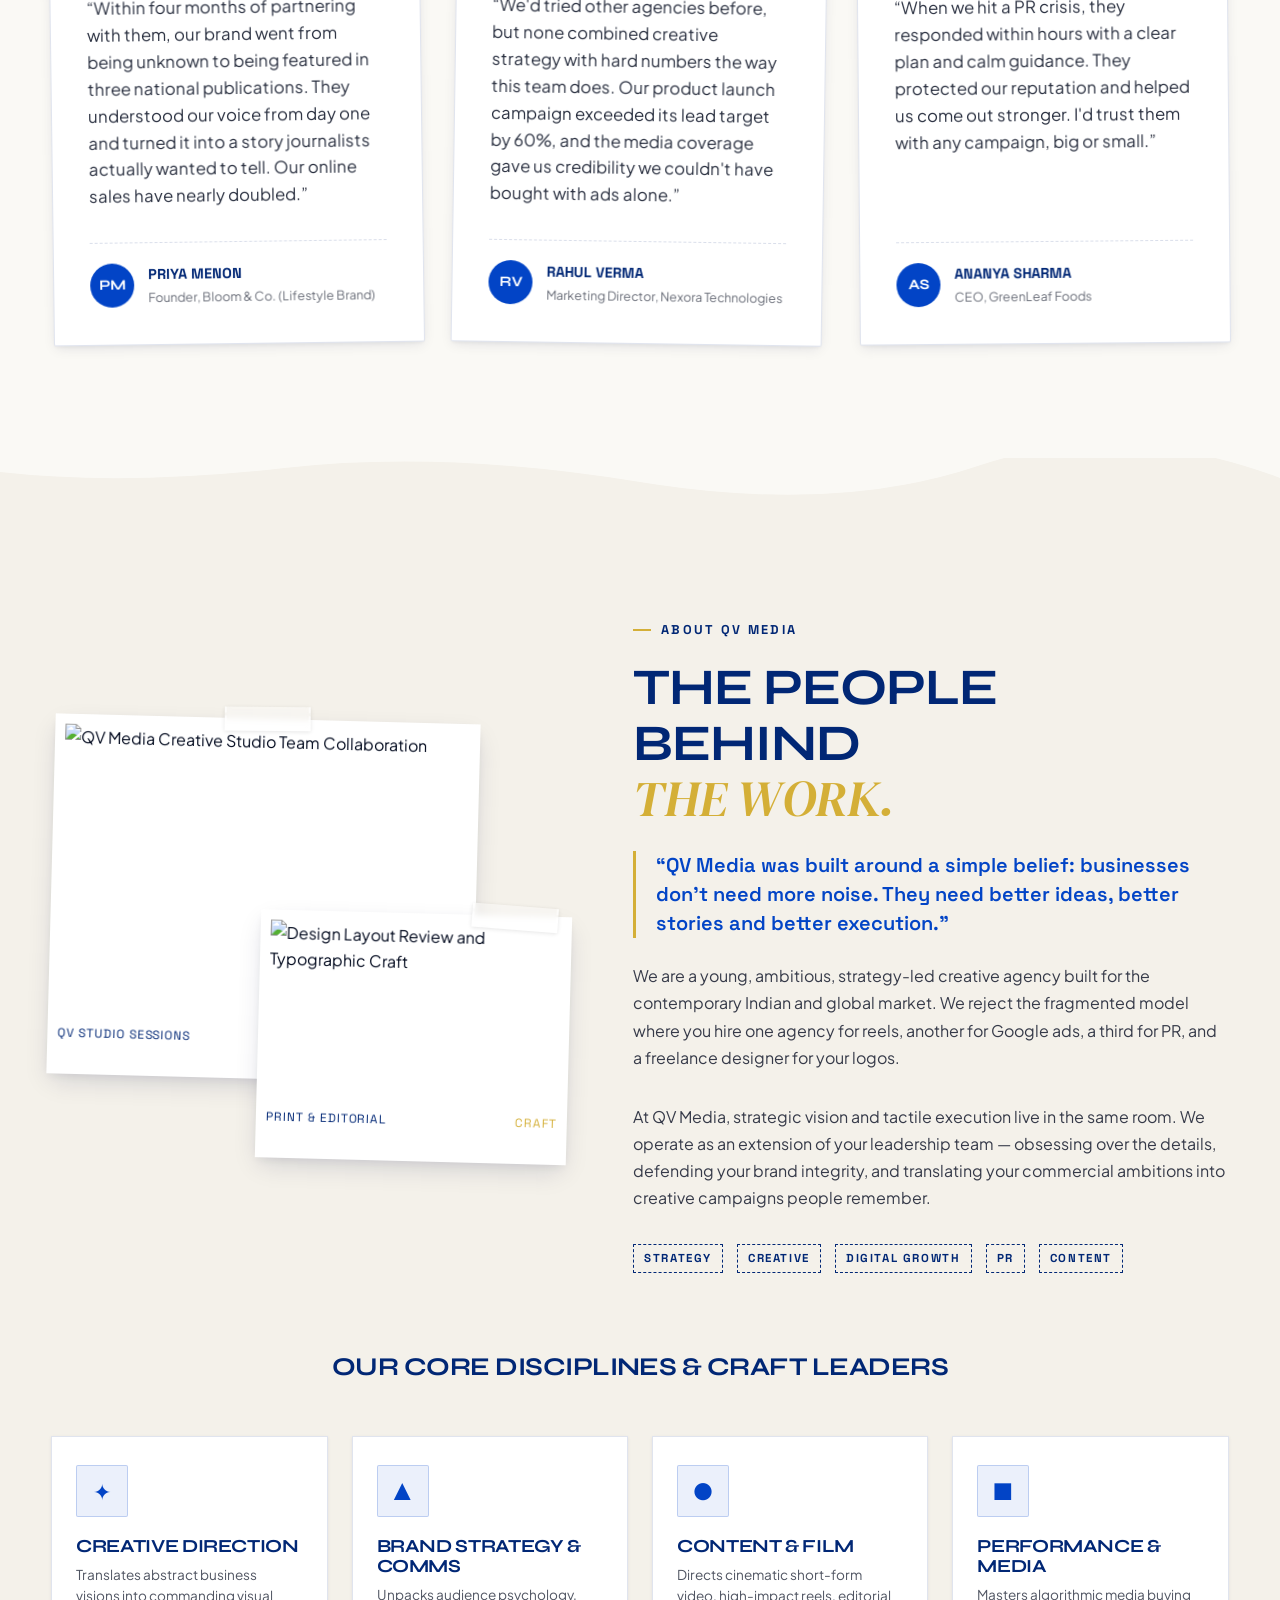
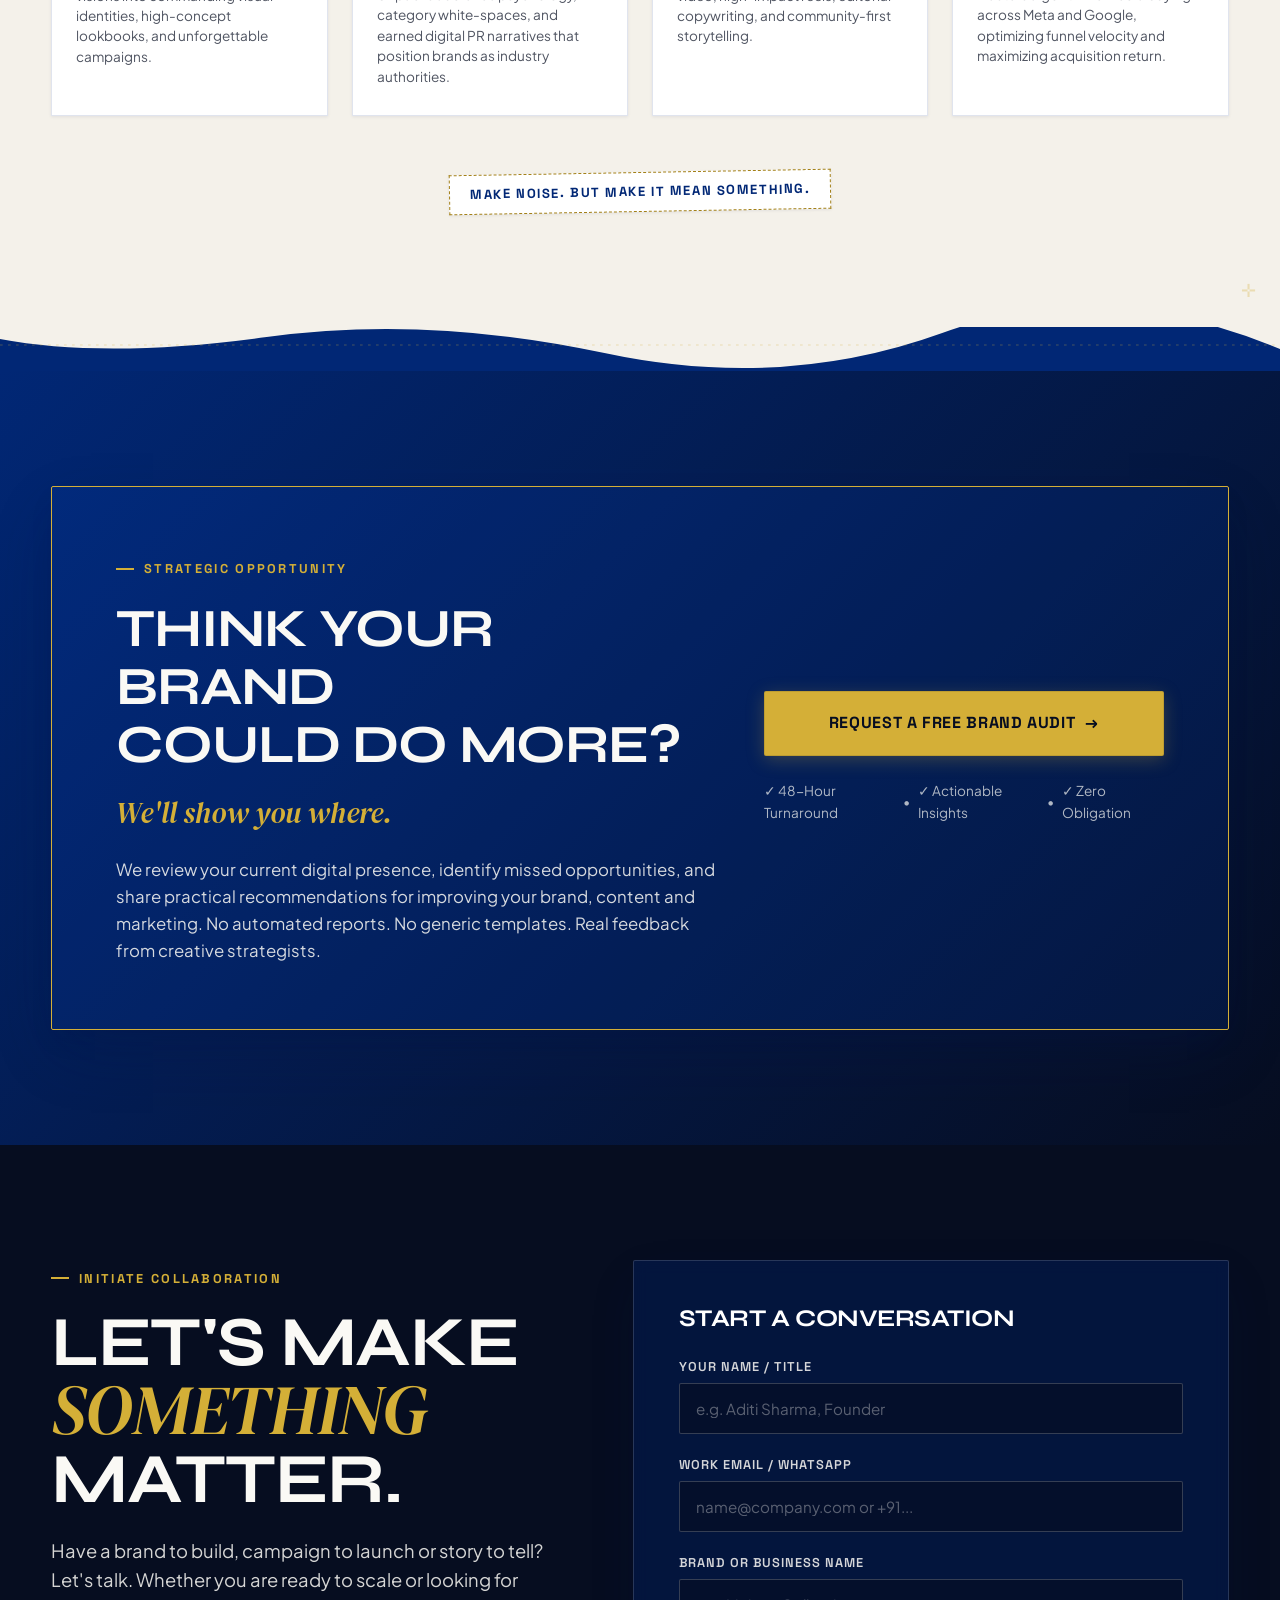
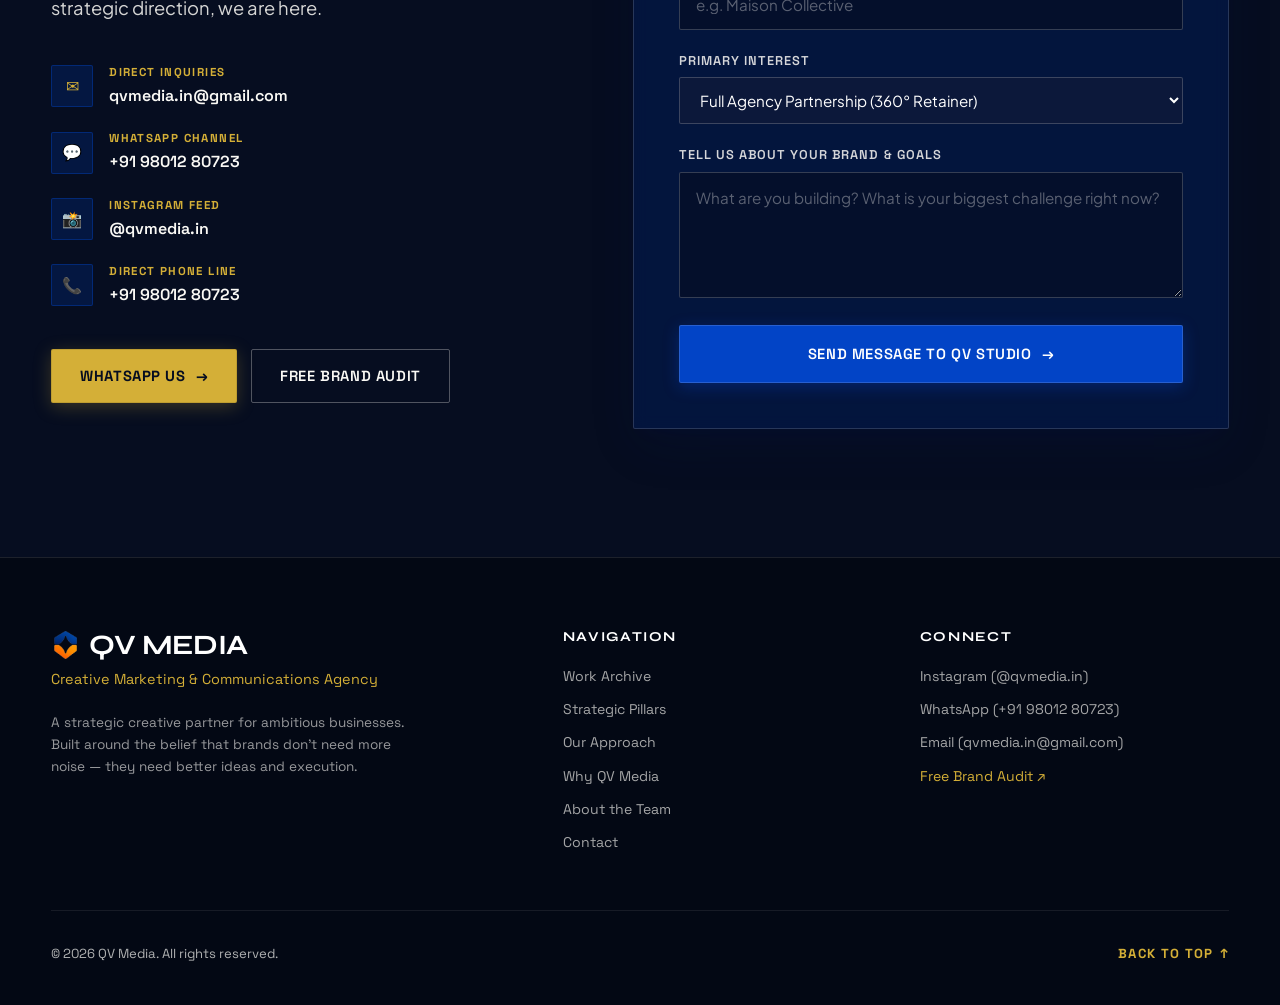
==== commit 2c639c27: "content: populate finalized case studies, proof metrics, testimonials, and live contact information" ====
--- a/index.html
+++ b/index.html
@@ -679,23 +679,23 @@
           <article class="case-split-layout paper-portfolio-card" data-portfolio-index="1">
             <div class="case-info">
               <div class="case-tags">
-                <span class="paper-badge">[D2C LIFESTYLE &amp; APPAREL]</span>
-                <span class="paper-badge paper-badge-gold">BRAND &amp; CONTENT</span>
-              </div>
-              <h3 class="case-title">[CLIENT NAME]</h3>
+                <span class="paper-badge">VENUE DISCOVERY &amp; BOOKING</span>
+                <span class="paper-badge paper-badge-gold">TECH STARTUP</span>
+              </div>
+              <h3 class="case-title">Quick Venue Private Limited</h3>
               
               <div class="case-specs">
                 <div class="spec-item">
                   <span class="spec-label">The Challenge</span>
-                  <span class="spec-value">[CLIENT CHALLENGE: Standing out in an overcrowded apparel market and building high organic retention without discounting margins.]</span>
+                  <span class="spec-value">Establishing an intuitive digital presence, crafting clear brand communications, and building initial audience momentum in a competitive tech and venue discovery market.</span>
                 </div>
                 <div class="spec-item">
                   <span class="spec-label">What QV Media Did</span>
-                  <span class="spec-value">[Full Visual Identity Overhaul, Editorial Lookbook Direction, High-Conversion Reels Series &amp; Micro-Influencer Seedings.]</span>
+                  <span class="spec-value">Social media strategy, brand communication, multi-format content creation, creative launch campaigns, and digital audience building.</span>
                 </div>
                 <div class="spec-item">
                   <span class="spec-label">Measurable Outcome</span>
-                  <span class="spec-value text-gold">[RESULT / METRIC: XX% Surge in Direct Brand Recall &amp; Scale of Organic Repeat Purchases.]</span>
+                  <span class="spec-value text-gold">Substantial lift in brand visibility, digital presence, and high-intent audience engagement across launch markets.</span>
                 </div>
               </div>
 
@@ -710,10 +710,10 @@
             <div style="position: relative;">
               <div class="paper-tape tape-top-center"></div>
               <div class="paper-photo-frame paper-tilt-target" data-tilt-direction="positive">
-                <img src="https://images.unsplash.com/photo-1441986300917-64674bd600d8?auto=format&fit=crop&w=1000&q=80" alt="D2C Brand Campaign Showcase" loading="lazy">
+                <img src="https://images.unsplash.com/photo-1441986300917-64674bd600d8?auto=format&fit=crop&w=1000&q=80" alt="Quick Venue Platform Showcase" loading="lazy">
                 <div class="paper-photo-caption">
-                  <span>[PROJECT ARCHIVE / LOOKBOOK 2026]</span>
-                  <span class="text-gold">[STUDIO SPEC]</span>
+                  <span>PROJECT ARCHIVE / PLATFORM LAUNCH</span>
+                  <span class="text-gold">ACTIVE ECOSYSTEM</span>
                 </div>
               </div>
             </div>
@@ -725,33 +725,33 @@
             <div style="position: relative;">
               <div class="paper-tape tape-top-left"></div>
               <div class="paper-photo-frame paper-tilt-target" data-tilt-direction="negative" style="transform: rotate(-1.5deg);">
-                <img src="https://images.unsplash.com/photo-1517248135467-4c7edcad34c4?auto=format&fit=crop&w=1000&q=80" alt="Hospitality &amp; Dining Campaign" loading="lazy">
+                <img src="https://images.unsplash.com/photo-1517248135467-4c7edcad34c4?auto=format&fit=crop&w=1000&q=80" alt="Remosis Water Treatment Campaign" loading="lazy">
                 <div class="paper-photo-caption">
-                  <span>[FLAGSHIP CULINARY DESTINATION]</span>
-                  <span class="text-gold">[EXPERIENTIAL]</span>
+                  <span>CUSTOMER MARKETING CAMPAIGN</span>
+                  <span class="text-gold">BRAND VISIBILITY</span>
                 </div>
               </div>
             </div>
 
             <div class="case-info">
               <div class="case-tags">
-                <span class="paper-badge">[HOSPITALITY &amp; F&amp;B]</span>
-                <span class="paper-badge paper-badge-gold">INFLUENCE &amp; PR</span>
-              </div>
-              <h3 class="case-title">[CLIENT NAME]</h3>
+                <span class="paper-badge">WATER PURIFICATION &amp; TREATMENT</span>
+                <span class="paper-badge paper-badge-gold">CUSTOMER MARKETING</span>
+              </div>
+              <h3 class="case-title">Remosis</h3>
               
               <div class="case-specs">
                 <div class="spec-item">
                   <span class="spec-label">The Challenge</span>
-                  <span class="spec-value">[CLIENT CHALLENGE: Launching a multi-city experiential dining concept with immediate waitlist traction from day one.]</span>
+                  <span class="spec-value">Translating advanced water treatment and purification solutions into clear, engaging customer-facing messaging and digital brand trust.</span>
                 </div>
                 <div class="spec-item">
                   <span class="spec-label">What QV Media Did</span>
-                  <span class="spec-value">[VIP Launch Tasting Architecture, Food Creator Collaborations, Cinematic Short-Form Video Strategy &amp; Local Digital PR.]</span>
+                  <span class="spec-value">End-to-end digital marketing, social media communication architecture, brand visibility collateral, and customer-facing marketing.</span>
                 </div>
                 <div class="spec-item">
                   <span class="spec-label">Measurable Outcome</span>
-                  <span class="spec-value text-gold">[RESULT / METRIC: XX+ Sold-Out Weekend Dinner Covers &amp; XXM+ Geo-Targeted Video Views.]</span>
+                  <span class="spec-value text-gold">Significant improvement in brand visibility, digital footprint, and positive customer response.</span>
                 </div>
               </div>
 
@@ -768,23 +768,23 @@
             <div class="case-fullwidth-grid">
               <div class="case-info">
                 <div class="case-tags">
-                  <span class="paper-badge">[ENTERPRISE TECH &amp; FINTECH]</span>
-                  <span class="paper-badge paper-badge-gold">DIGITAL GROWTH &amp; PR</span>
-                </div>
-                <h3 class="case-title">[CLIENT NAME]</h3>
+                  <span class="paper-badge">SUSTAINABLE INNOVATION &amp; CONSUMER TECH</span>
+                  <span class="paper-badge paper-badge-gold">DIGITAL GROWTH</span>
+                </div>
+                <h3 class="case-title">Rotree</h3>
                 
                 <div class="case-specs">
                   <div class="spec-item">
                     <span class="spec-label">The Challenge</span>
-                    <span class="spec-value">[CLIENT CHALLENGE: Demystifying high-complexity software to generate enterprise sales demo requests.]</span>
+                    <span class="spec-value">Positioning an eco-conscious innovation in consumer tech to capture mainstream attention and drive sustained digital audience traction.</span>
                   </div>
                   <div class="spec-item">
                     <span class="spec-label">What QV Media Did</span>
-                    <span class="spec-value">[Founder Thought-Leadership Narrative, LinkedIn Organic Distribution, Targeted Paid Search &amp; Tier-1 Press Releases.]</span>
+                    <span class="spec-value">Creative storytelling, unified digital presence, targeted multi-channel content, and focused campaign communications.</span>
                   </div>
                   <div class="spec-item">
                     <span class="spec-label">Measurable Outcome</span>
-                    <span class="spec-value text-gold">[RESULT / METRIC: XX% Reduction in Cost-Per-Acquired Enterprise Lead.]</span>
+                    <span class="spec-value text-gold">Strong increase in brand resonance, digital engagement, and sustained inbound customer interest.</span>
                   </div>
                 </div>
 
@@ -797,7 +797,7 @@
 
               <div class="case-fullwidth-image-banner paper-tilt-target" data-tilt-direction="positive">
                 <div class="paper-tape tape-top-right"></div>
-                <img src="https://images.unsplash.com/photo-1460925895917-afdab827c52f?auto=format&fit=crop&w=1000&q=80" alt="Tech Growth and Analytics Campaign" loading="lazy">
+                <img src="https://images.unsplash.com/photo-1460925895917-afdab827c52f?auto=format&fit=crop&w=1000&q=80" alt="Rotree Sustainable Tech Growth Campaign" loading="lazy">
               </div>
             </div>
           </article>
@@ -857,40 +857,36 @@
           </p>
         </div>
 
-        <!-- Editable Metrics Grid -->
+        <!-- Verified Metrics Grid -->
         <div class="proof-metrics-grid">
           <!-- Metric 1 -->
           <div class="metric-paper-card ink-stamp-card" data-stamp-delay="0">
-            <div class="metric-value ink-stamp-value">[XX+]</div>
+            <div class="metric-value ink-stamp-value">50+</div>
             <div class="metric-label">Campaigns / Projects</div>
             <div class="metric-sub">Executed across core pillars</div>
           </div>
 
           <!-- Metric 2 -->
           <div class="metric-paper-card ink-stamp-card" data-stamp-delay="150">
-            <div class="metric-value ink-stamp-value">[XX+]</div>
+            <div class="metric-value ink-stamp-value">20+</div>
             <div class="metric-label">Brands Supported</div>
             <div class="metric-sub">From startups to legacy brands</div>
           </div>
 
           <!-- Metric 3 -->
           <div class="metric-paper-card ink-stamp-card" data-stamp-delay="300">
-            <div class="metric-value ink-stamp-value">[XX+]</div>
+            <div class="metric-value ink-stamp-value">50,000+</div>
             <div class="metric-label">Content Pieces Created</div>
             <div class="metric-sub">Reels, copy, lookbooks &amp; ads</div>
           </div>
 
           <!-- Metric 4 -->
           <div class="metric-paper-card ink-stamp-card" data-stamp-delay="450">
-            <div class="metric-value ink-stamp-value">[XX%]</div>
+            <div class="metric-value ink-stamp-value">30%+</div>
             <div class="metric-label">Average Growth</div>
             <div class="metric-sub">In customer engagement &amp; reach</div>
           </div>
         </div>
-
-        <p class="proof-disclaimer">
-          *Note: All metric figures above are clearly marked editable placeholders awaiting verified client project data.
-        </p>
 
         <div style="text-align: center; margin-top: 3.5rem;">
           <div class="statement-punch-box" style="background: rgba(6, 13, 32, 0.8); border-color: var(--gold);">
@@ -931,14 +927,14 @@
             <div>
               <div class="quote-mark">“</div>
               <p class="testimonial-text">
-                “[CLIENT TESTIMONIAL GOES HERE. Editable testimonial placeholder showcasing how QV Media transformed the brand narrative, revitalized our content cadence, and aligned creative output with commercial growth.]”
+                “Within four months of partnering with them, our brand went from being unknown to being featured in three national publications. They understood our voice from day one and turned it into a story journalists actually wanted to tell. Our online sales have nearly doubled.”
               </p>
             </div>
             <div class="client-profile">
-              <div class="client-avatar-placeholder">CN</div>
+              <div class="client-avatar-placeholder">PM</div>
               <div class="client-meta">
-                <span class="client-name">[CLIENT NAME]</span>
-                <span class="client-role">[DESIGNATION], [COMPANY] • Luxury Retail</span>
+                <span class="client-name">Priya Menon</span>
+                <span class="client-role">Founder, Bloom &amp; Co. (Lifestyle Brand)</span>
               </div>
             </div>
           </div>
@@ -948,14 +944,14 @@
             <div>
               <div class="quote-mark">“</div>
               <p class="testimonial-text">
-                “[CLIENT TESTIMONIAL GOES HERE. Editable testimonial placeholder highlighting the speed, strategic intelligence, and photographic production quality delivered across our multi-city campaign.]”
+                “We'd tried other agencies before, but none combined creative strategy with hard numbers the way this team does. Our product launch campaign exceeded its lead target by 60%, and the media coverage gave us credibility we couldn't have bought with ads alone.”
               </p>
             </div>
             <div class="client-profile">
-              <div class="client-avatar-placeholder">CN</div>
+              <div class="client-avatar-placeholder">RV</div>
               <div class="client-meta">
-                <span class="client-name">[CLIENT NAME]</span>
-                <span class="client-role">[DESIGNATION], [COMPANY] • Hospitality Group</span>
+                <span class="client-name">Rahul Verma</span>
+                <span class="client-role">Marketing Director, Nexora Technologies</span>
               </div>
             </div>
           </div>
@@ -965,14 +961,14 @@
             <div>
               <div class="quote-mark">“</div>
               <p class="testimonial-text">
-                “[CLIENT TESTIMONIAL GOES HERE. Editable testimonial placeholder detailing how their performance marketing and digital PR strategies drove qualified enterprise inbound leads.]”
+                “When we hit a PR crisis, they responded within hours with a clear plan and calm guidance. They protected our reputation and helped us come out stronger. I'd trust them with any campaign, big or small.”
               </p>
             </div>
             <div class="client-profile">
-              <div class="client-avatar-placeholder">CN</div>
+              <div class="client-avatar-placeholder">AS</div>
               <div class="client-meta">
-                <span class="client-name">[CLIENT NAME]</span>
-                <span class="client-role">[DESIGNATION], [COMPANY] • Tech Platform</span>
+                <span class="client-name">Ananya Sharma</span>
+                <span class="client-role">CEO, GreenLeaf Foods</span>
               </div>
             </div>
           </div>
@@ -1047,7 +1043,7 @@
           </div>
         </div>
 
-        <!-- Human Element / Creative Disciplines (Sophisticated Paper-Cut Placeholders) -->
+        <!-- Human Element / Creative Disciplines (Sophisticated Paper-Cut Panels) -->
         <div>
           <div style="text-align: center; margin-bottom: 2rem;">
             <h3 style="font-size: 1.6rem; text-transform: uppercase; color: var(--midnight-blue);">
@@ -1148,7 +1144,7 @@
     <section class="contact-section section-spacing" id="contact">
       <div class="container">
         <div class="contact-grid">
-          <!-- Left Column: Dramatic Final Statement & Contact Placeholders -->
+          <!-- Left Column: Dramatic Final Statement & Direct Contact Channels -->
           <div>
             <div class="eyebrow">INITIATE COLLABORATION</div>
             <h2 class="contact-headline">
@@ -1160,13 +1156,13 @@
               Have a brand to build, campaign to launch or story to tell? Let's talk. Whether you are ready to scale or looking for strategic direction, we are here.
             </p>
 
-            <!-- Editable Contact Placeholders -->
+            <!-- Contact Information Details -->
             <div class="contact-placeholders-list">
               <div class="contact-info-item">
                 <div class="contact-info-icon">✉</div>
                 <div>
                   <span class="contact-info-label">Direct Inquiries</span>
-                  <span class="contact-info-val">[EMAIL]</span>
+                  <a href="mailto:qvmedia.in@gmail.com" class="contact-info-val" style="color: inherit; text-decoration: none;">qvmedia.in@gmail.com</a>
                 </div>
               </div>
 
@@ -1174,7 +1170,7 @@
                 <div class="contact-info-icon">💬</div>
                 <div>
                   <span class="contact-info-label">WhatsApp Channel</span>
-                  <span class="contact-info-val">[WHATSAPP]</span>
+                  <a href="https://wa.me/919801280723" target="_blank" rel="noopener noreferrer" class="contact-info-val" style="color: inherit; text-decoration: none;">+91 98012 80723</a>
                 </div>
               </div>
 
@@ -1182,22 +1178,22 @@
                 <div class="contact-info-icon">📸</div>
                 <div>
                   <span class="contact-info-label">Instagram Feed</span>
-                  <span class="contact-info-val">[@QVMEDIA]</span>
+                  <a href="https://www.instagram.com/qvmedia.in?stkn=ZzQ5NnlwMDE1ZjVr" target="_blank" rel="noopener noreferrer" class="contact-info-val" style="color: inherit; text-decoration: none;">@qvmedia.in</a>
                 </div>
               </div>
 
               <div class="contact-info-item">
-                <div class="contact-info-icon">🌐</div>
+                <div class="contact-info-icon">📞</div>
                 <div>
-                  <span class="contact-info-label">Official Domain</span>
-                  <span class="contact-info-val">[WEBSITE]</span>
+                  <span class="contact-info-label">Direct Phone Line</span>
+                  <a href="tel:+919801280723" class="contact-info-val" style="color: inherit; text-decoration: none;">+91 98012 80723</a>
                 </div>
               </div>
             </div>
 
             <!-- WhatsApp Secondary CTA -->
             <div class="contact-actions-wrap">
-              <a href="https://wa.me/" target="_blank" rel="noopener noreferrer" class="btn btn-gold">
+              <a href="https://wa.me/919801280723" target="_blank" rel="noopener noreferrer" class="btn btn-gold">
                 <span>WhatsApp Us</span>
                 <span class="btn-arrow">→</span>
               </a>
@@ -1286,9 +1282,9 @@
         <div class="footer-links-col">
           <h4>Connect</h4>
           <div class="footer-links-list">
-            <a href="#" target="_blank" rel="noopener noreferrer">Instagram [@QVMEDIA]</a>
-            <a href="#" target="_blank" rel="noopener noreferrer">LinkedIn [QV Media]</a>
-            <a href="#" target="_blank" rel="noopener noreferrer">WhatsApp Channel</a>
+            <a href="https://www.instagram.com/qvmedia.in?stkn=ZzQ5NnlwMDE1ZjVr" target="_blank" rel="noopener noreferrer">Instagram (@qvmedia.in)</a>
+            <a href="https://wa.me/919801280723" target="_blank" rel="noopener noreferrer">WhatsApp (+91 98012 80723)</a>
+            <a href="mailto:qvmedia.in@gmail.com">Email (qvmedia.in@gmail.com)</a>
             <a href="#audit" class="open-audit-modal text-gold">Free Brand Audit ↗</a>
           </div>
         </div>
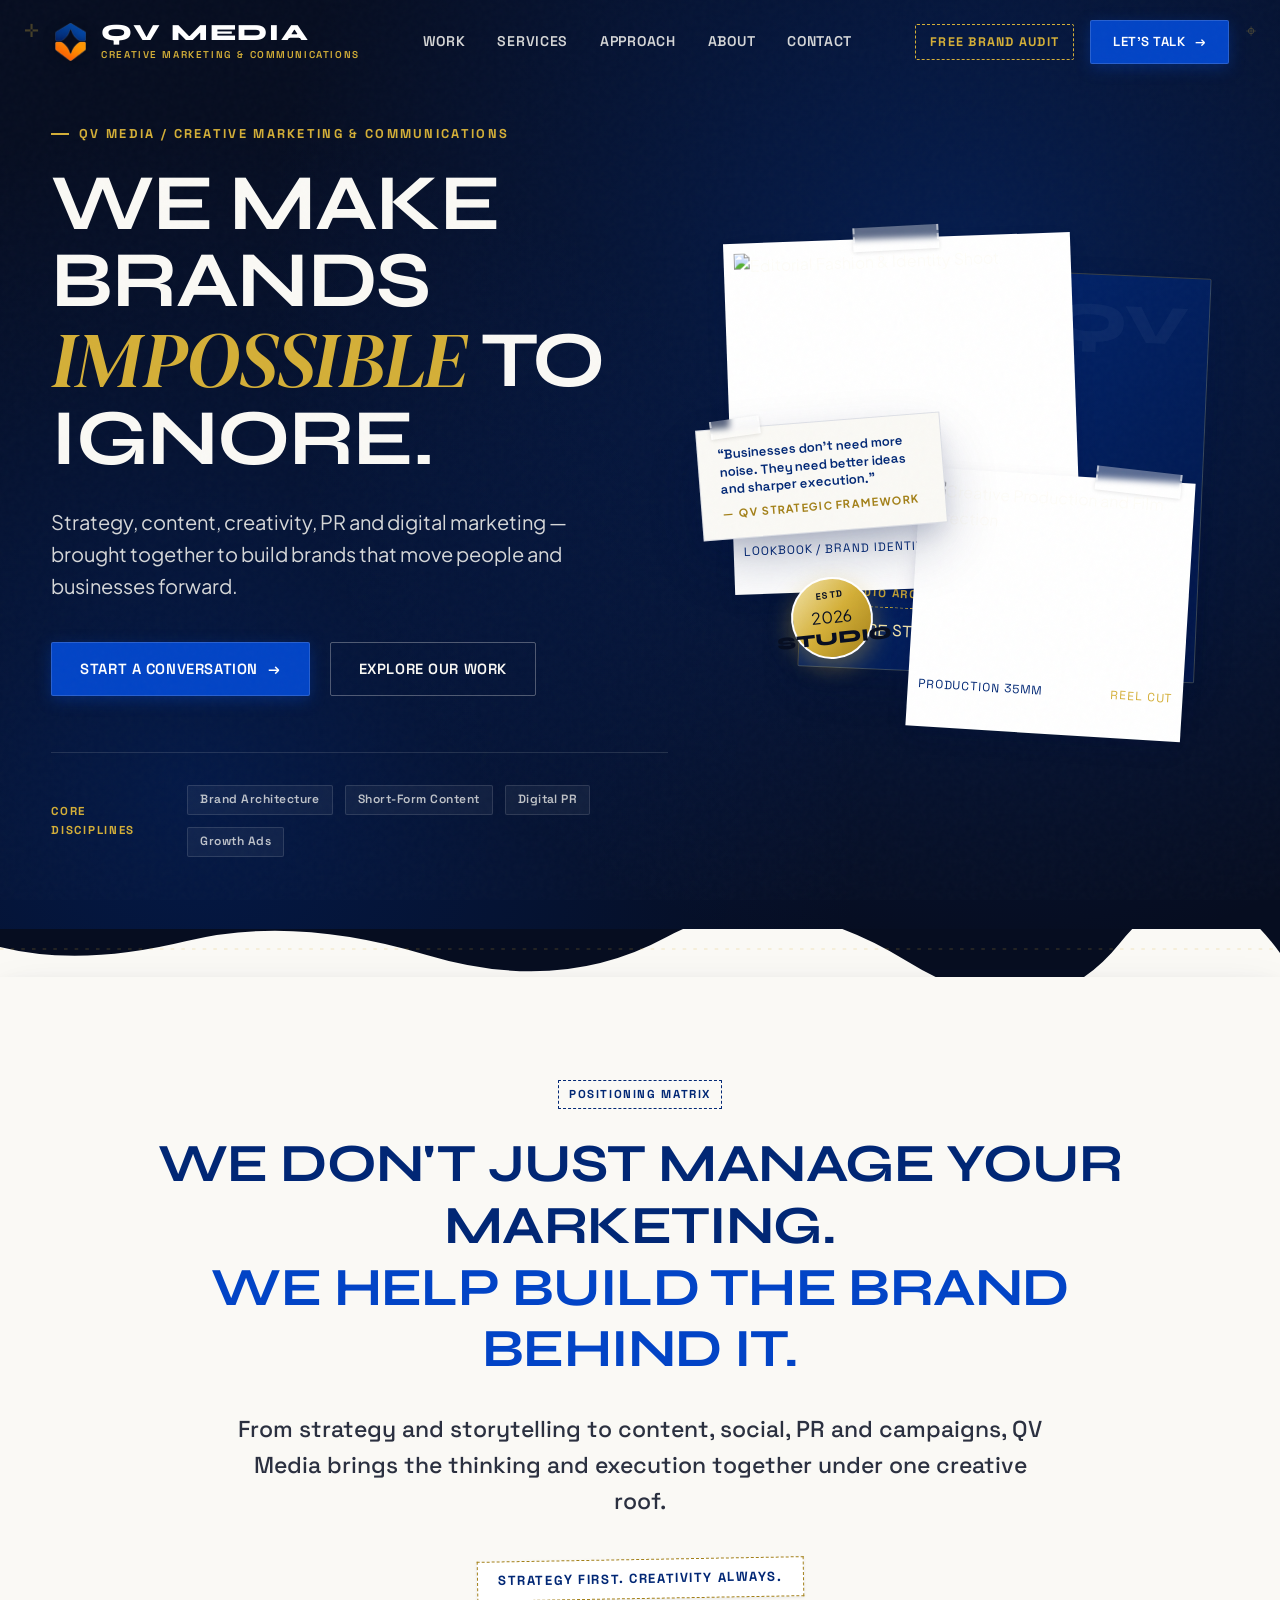
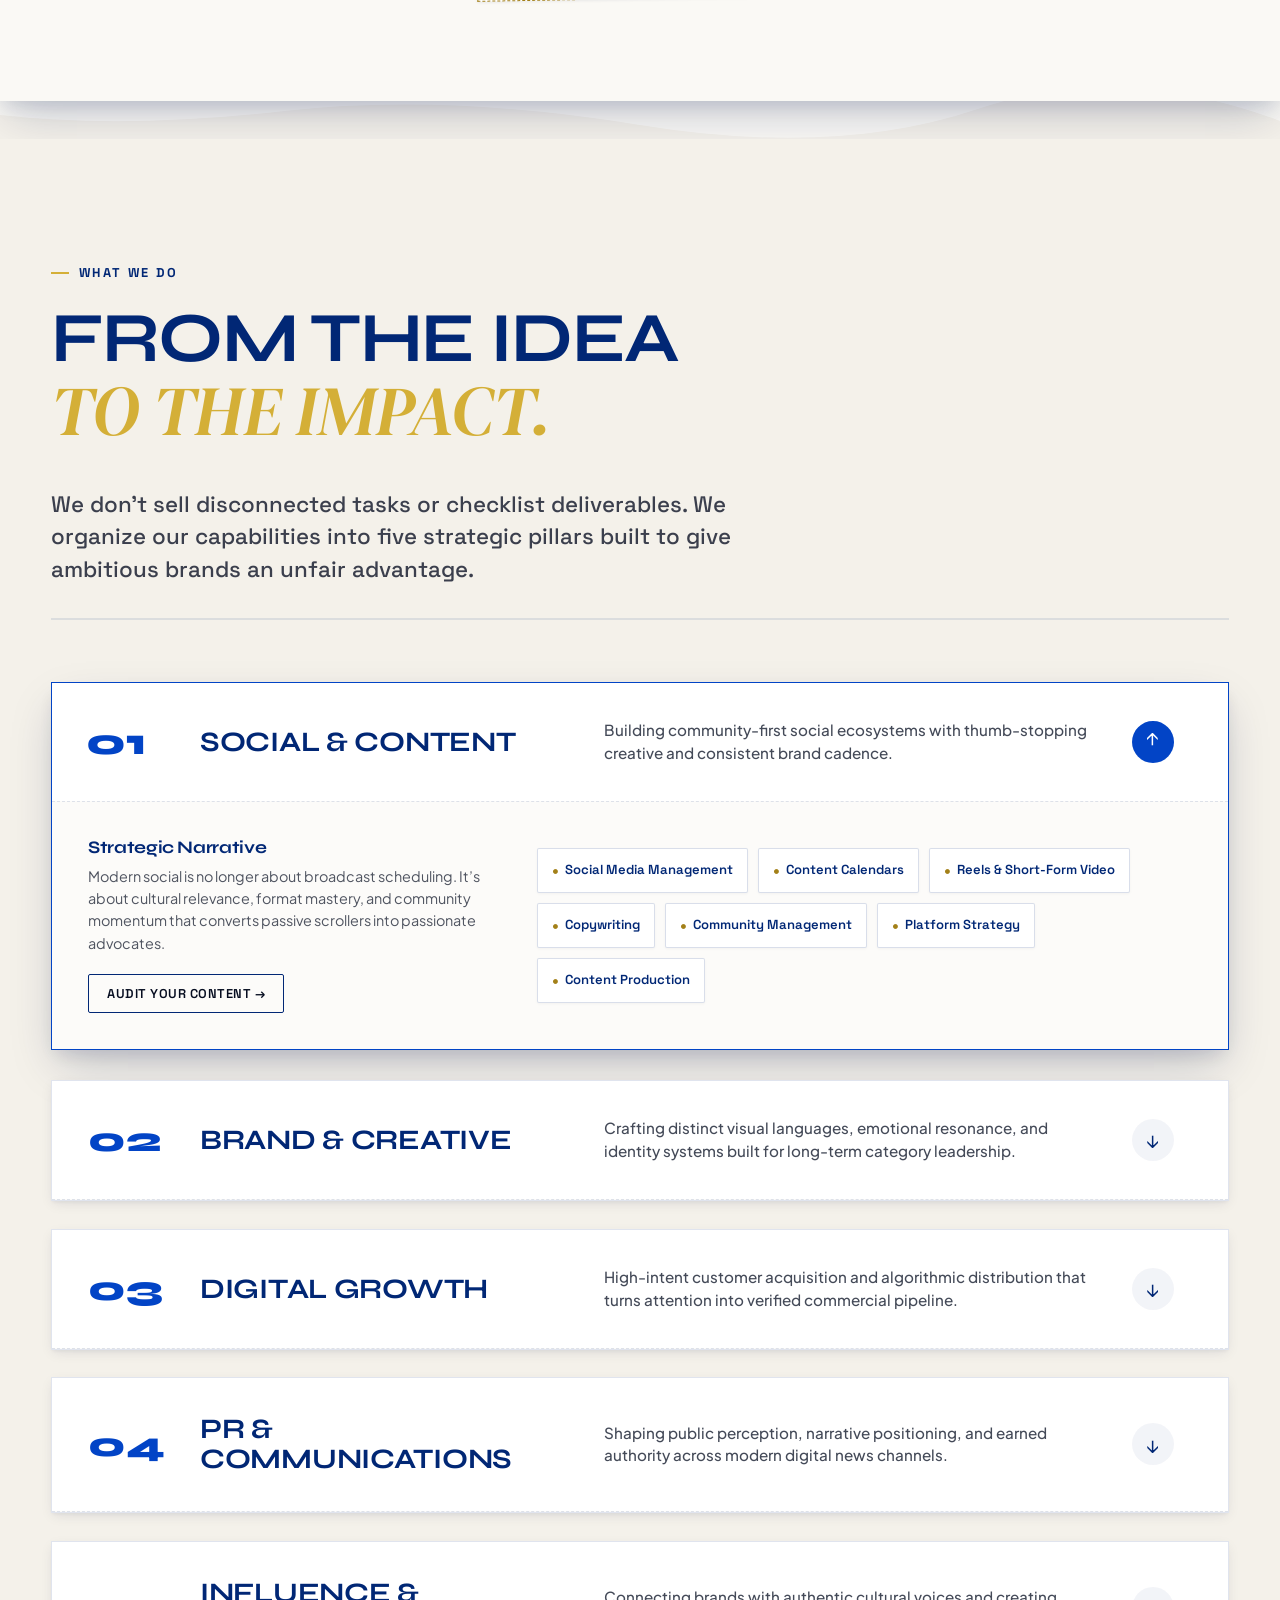
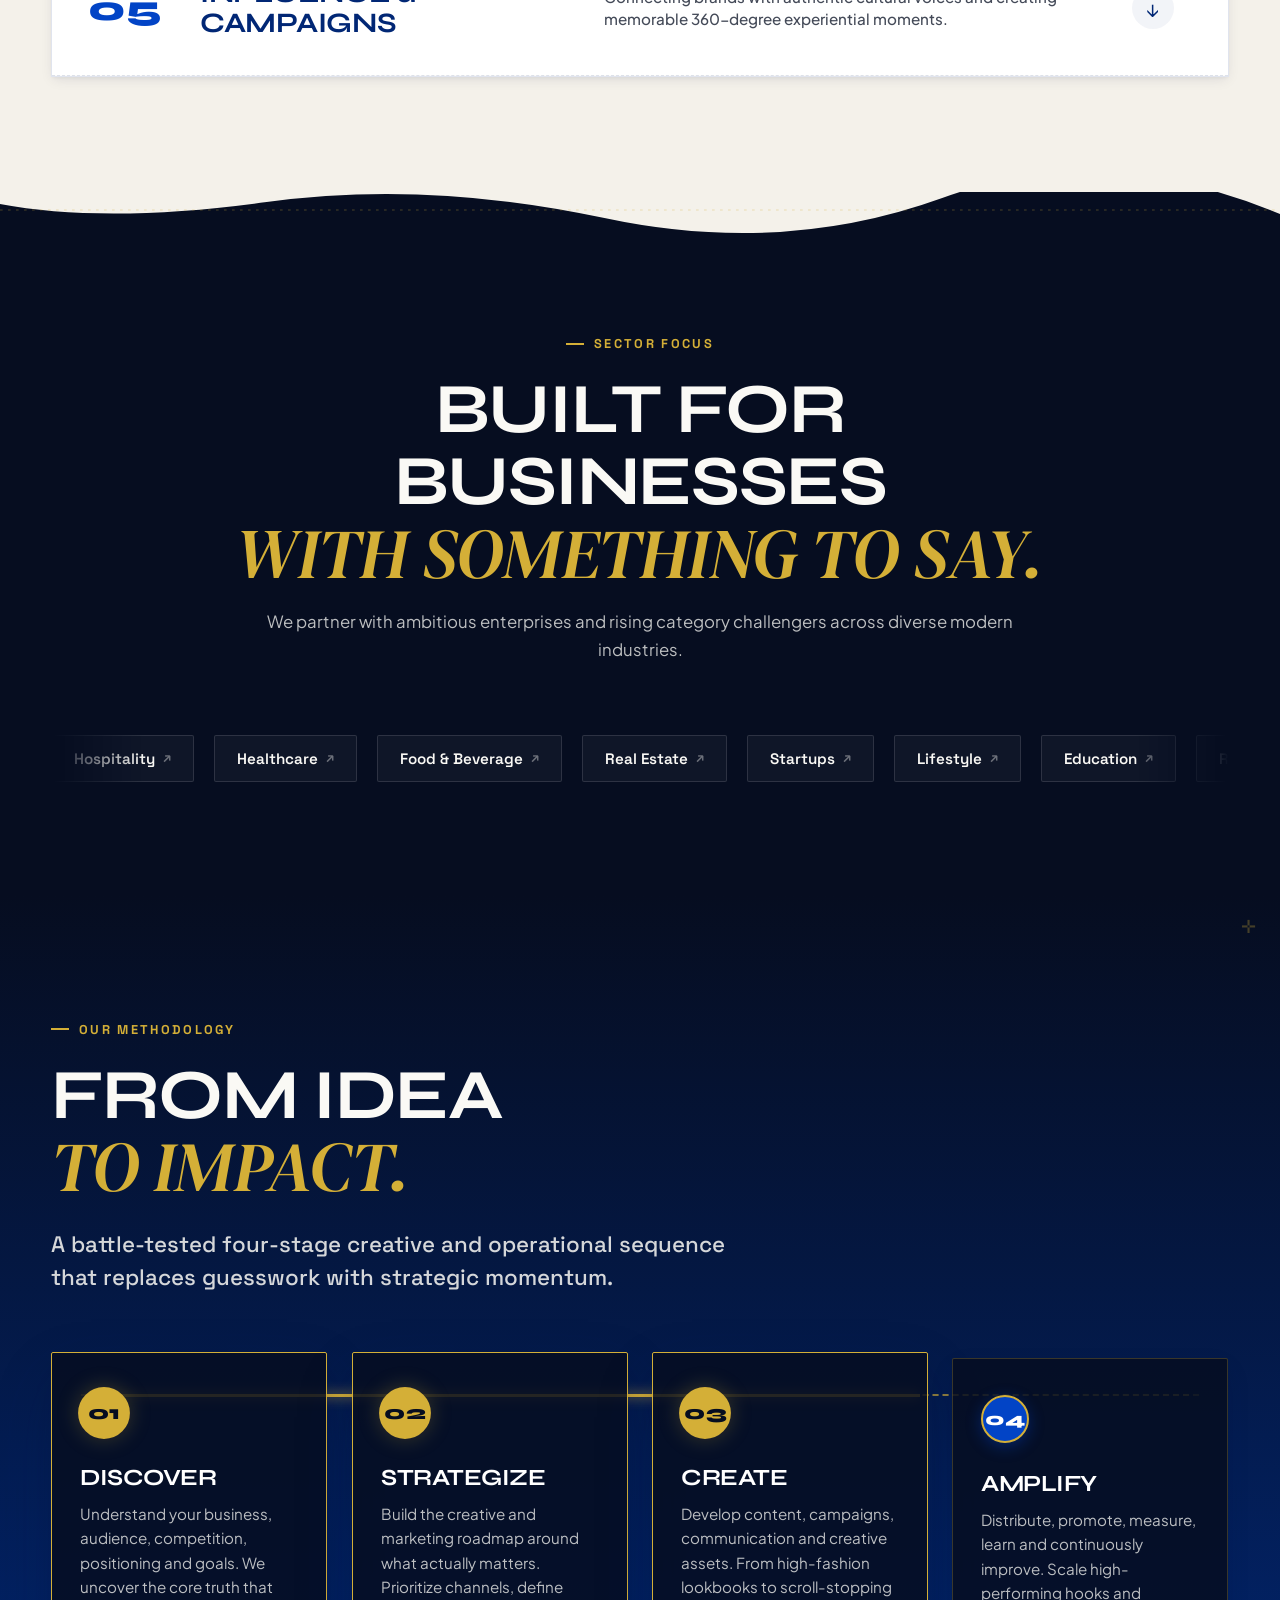
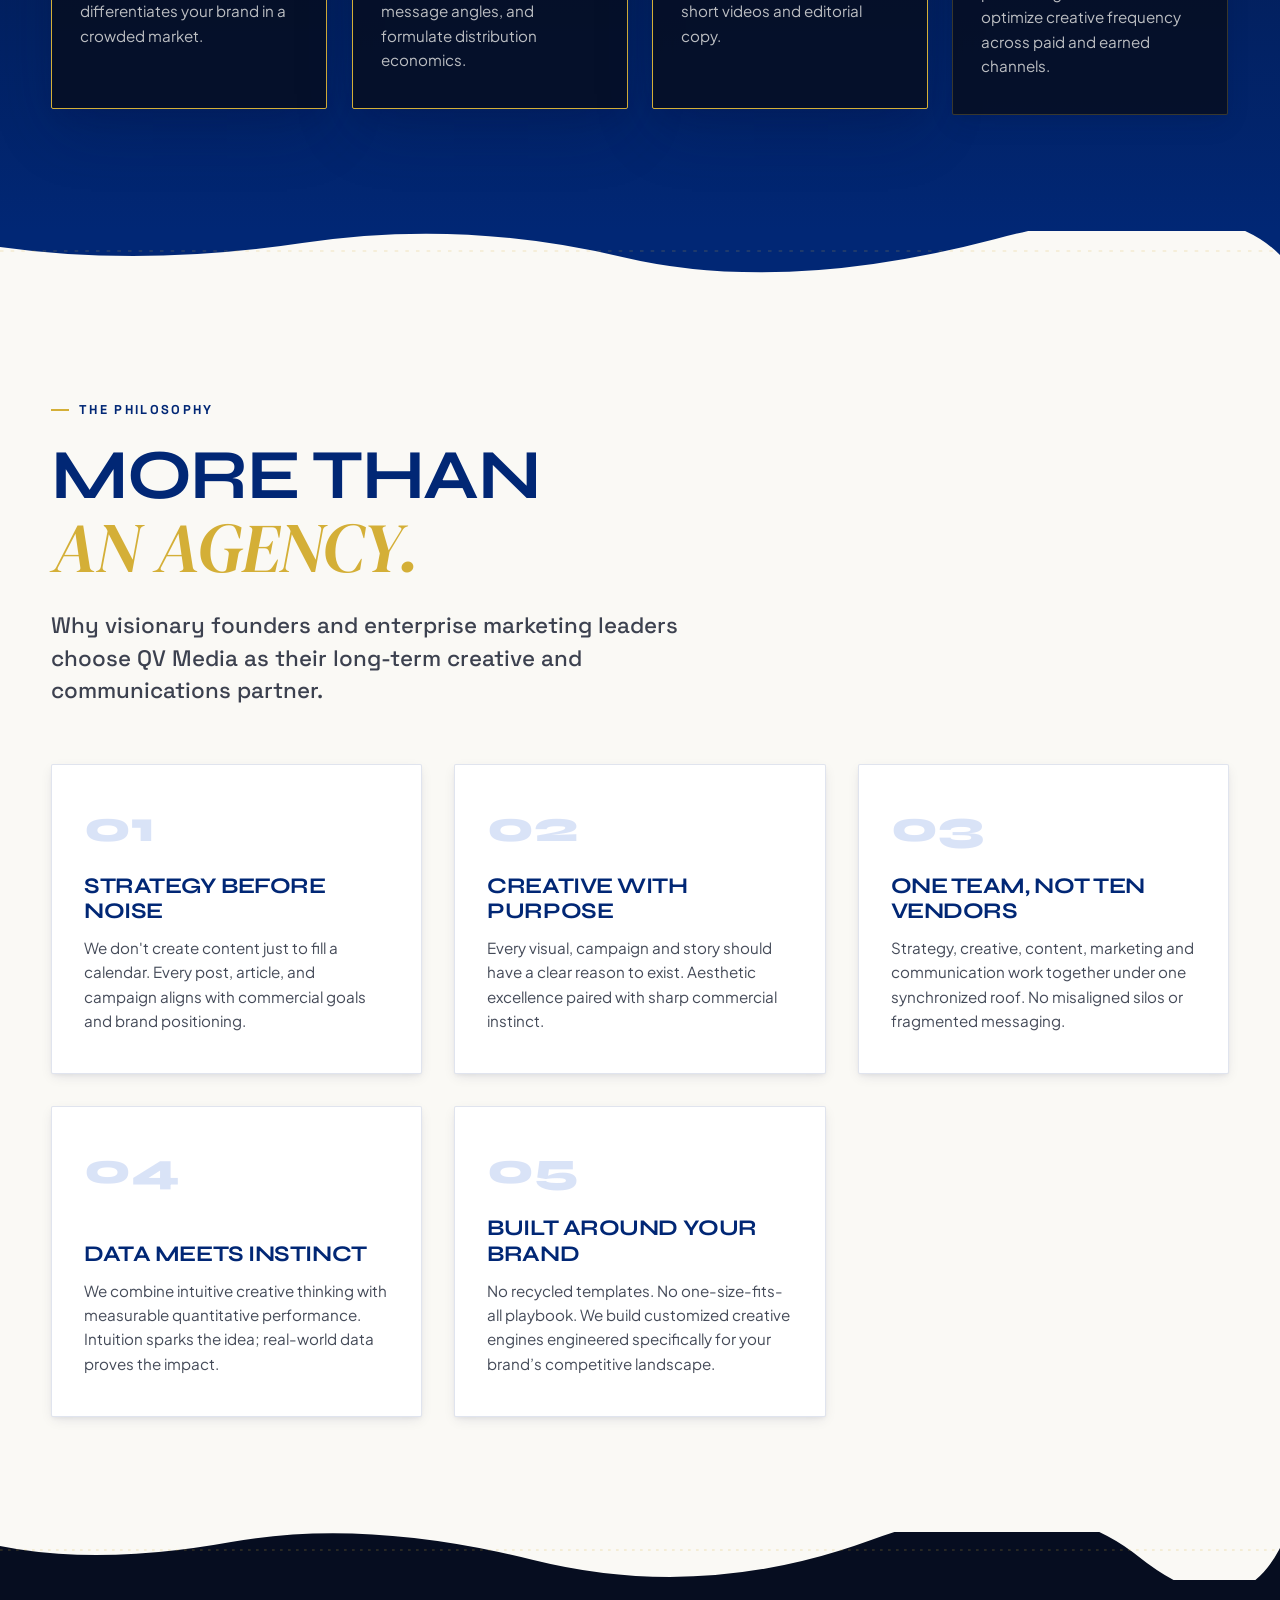
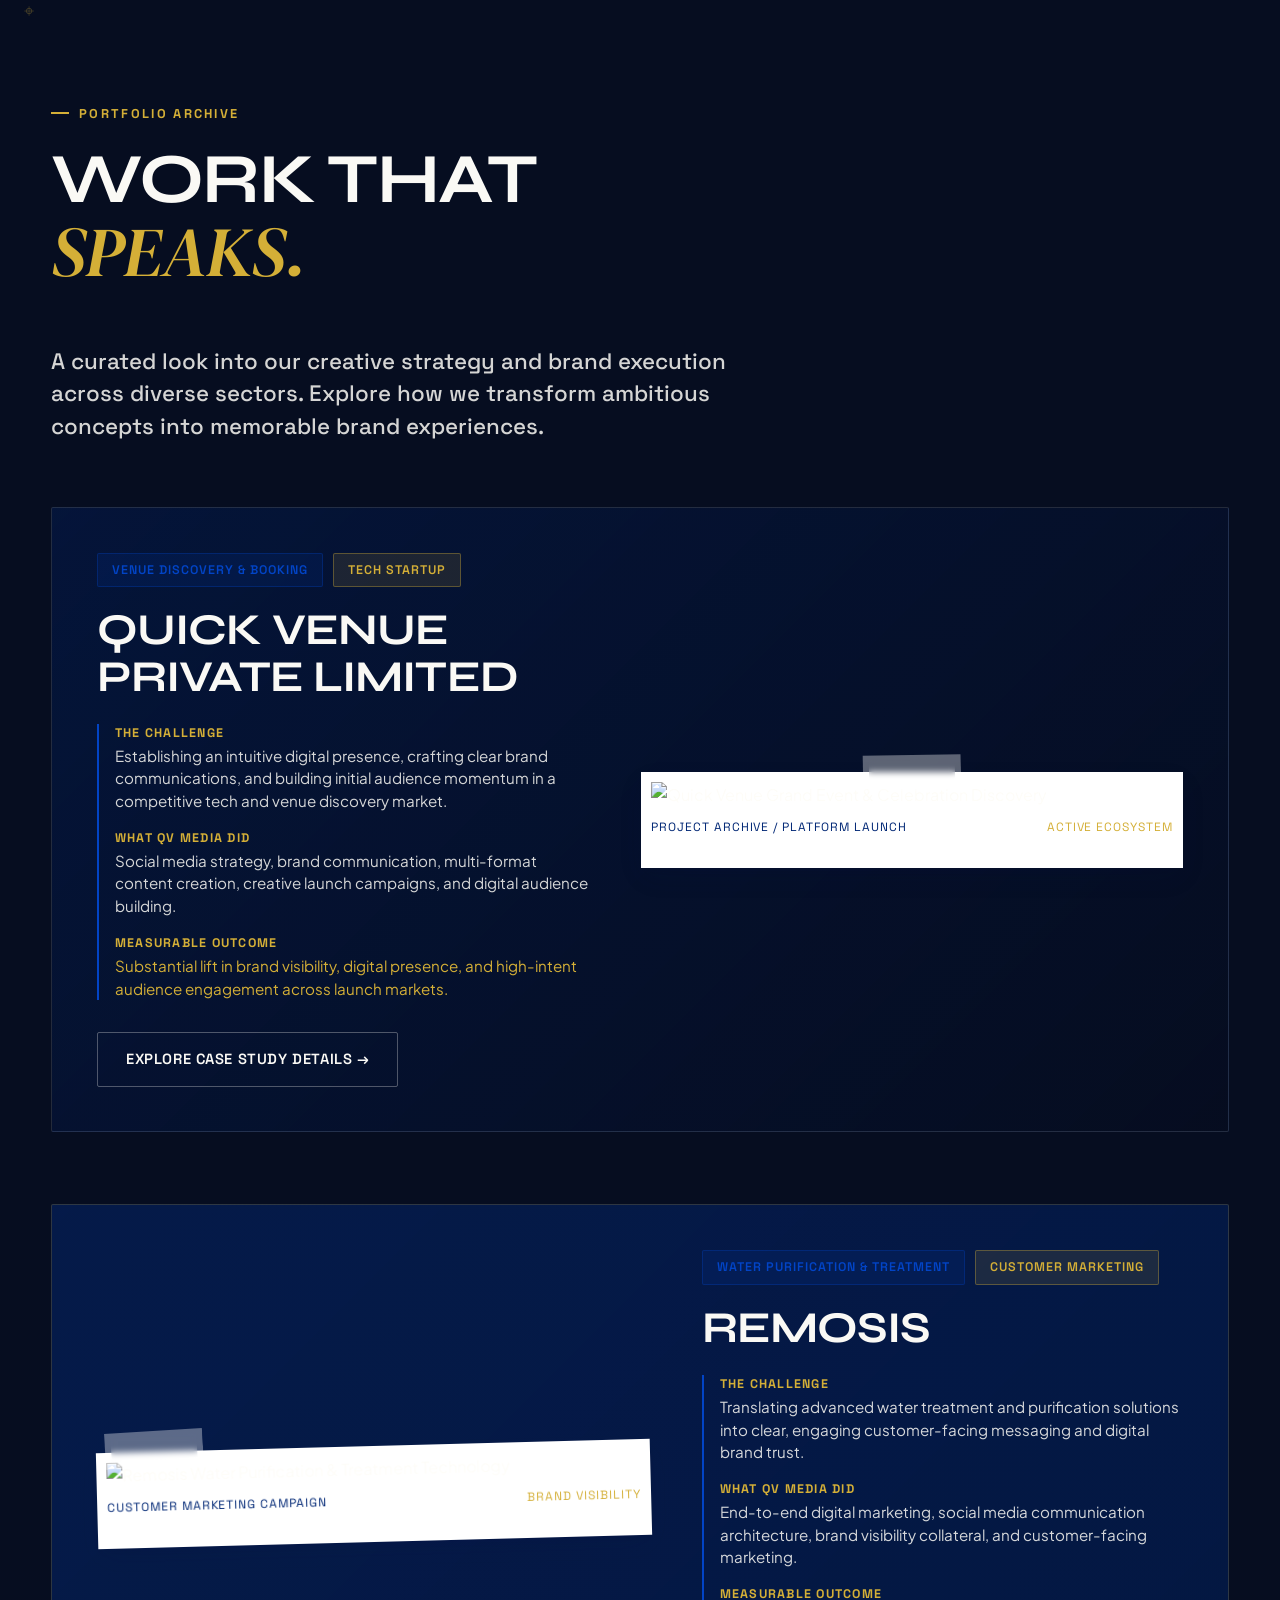
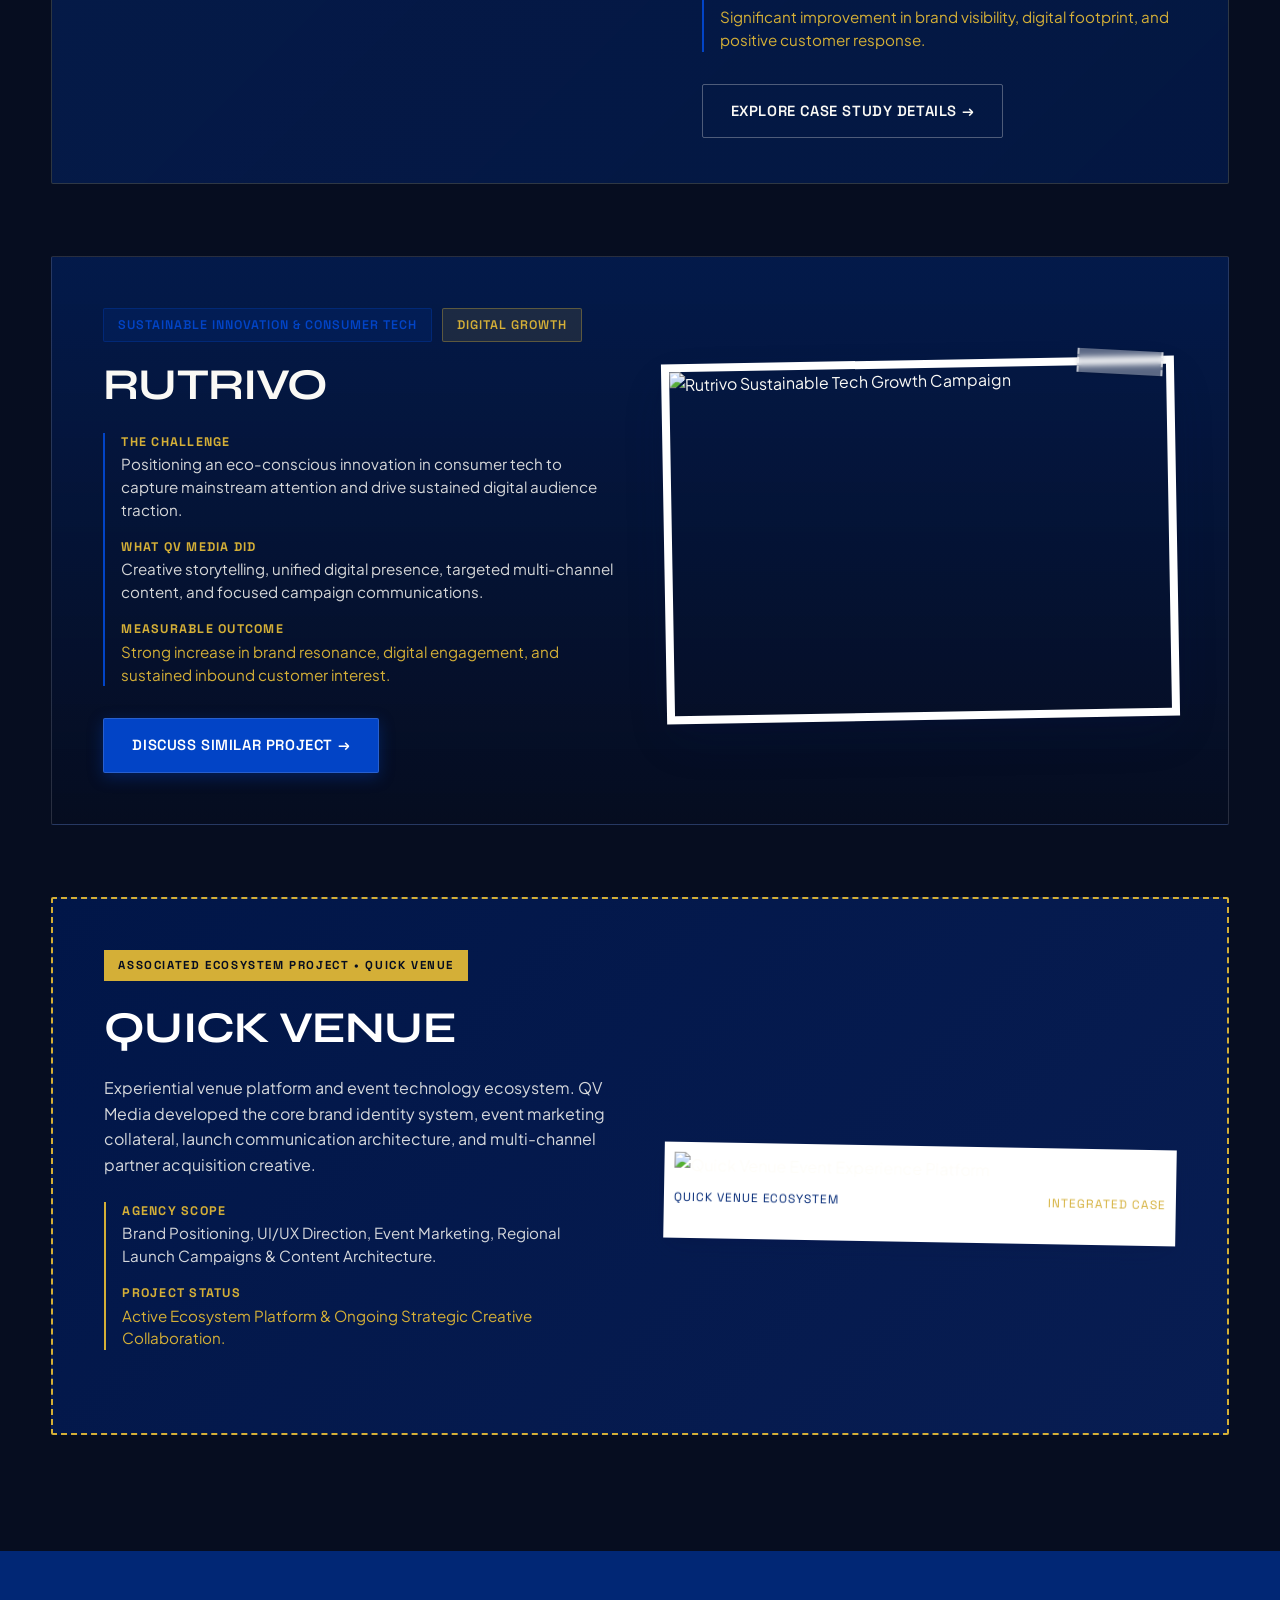
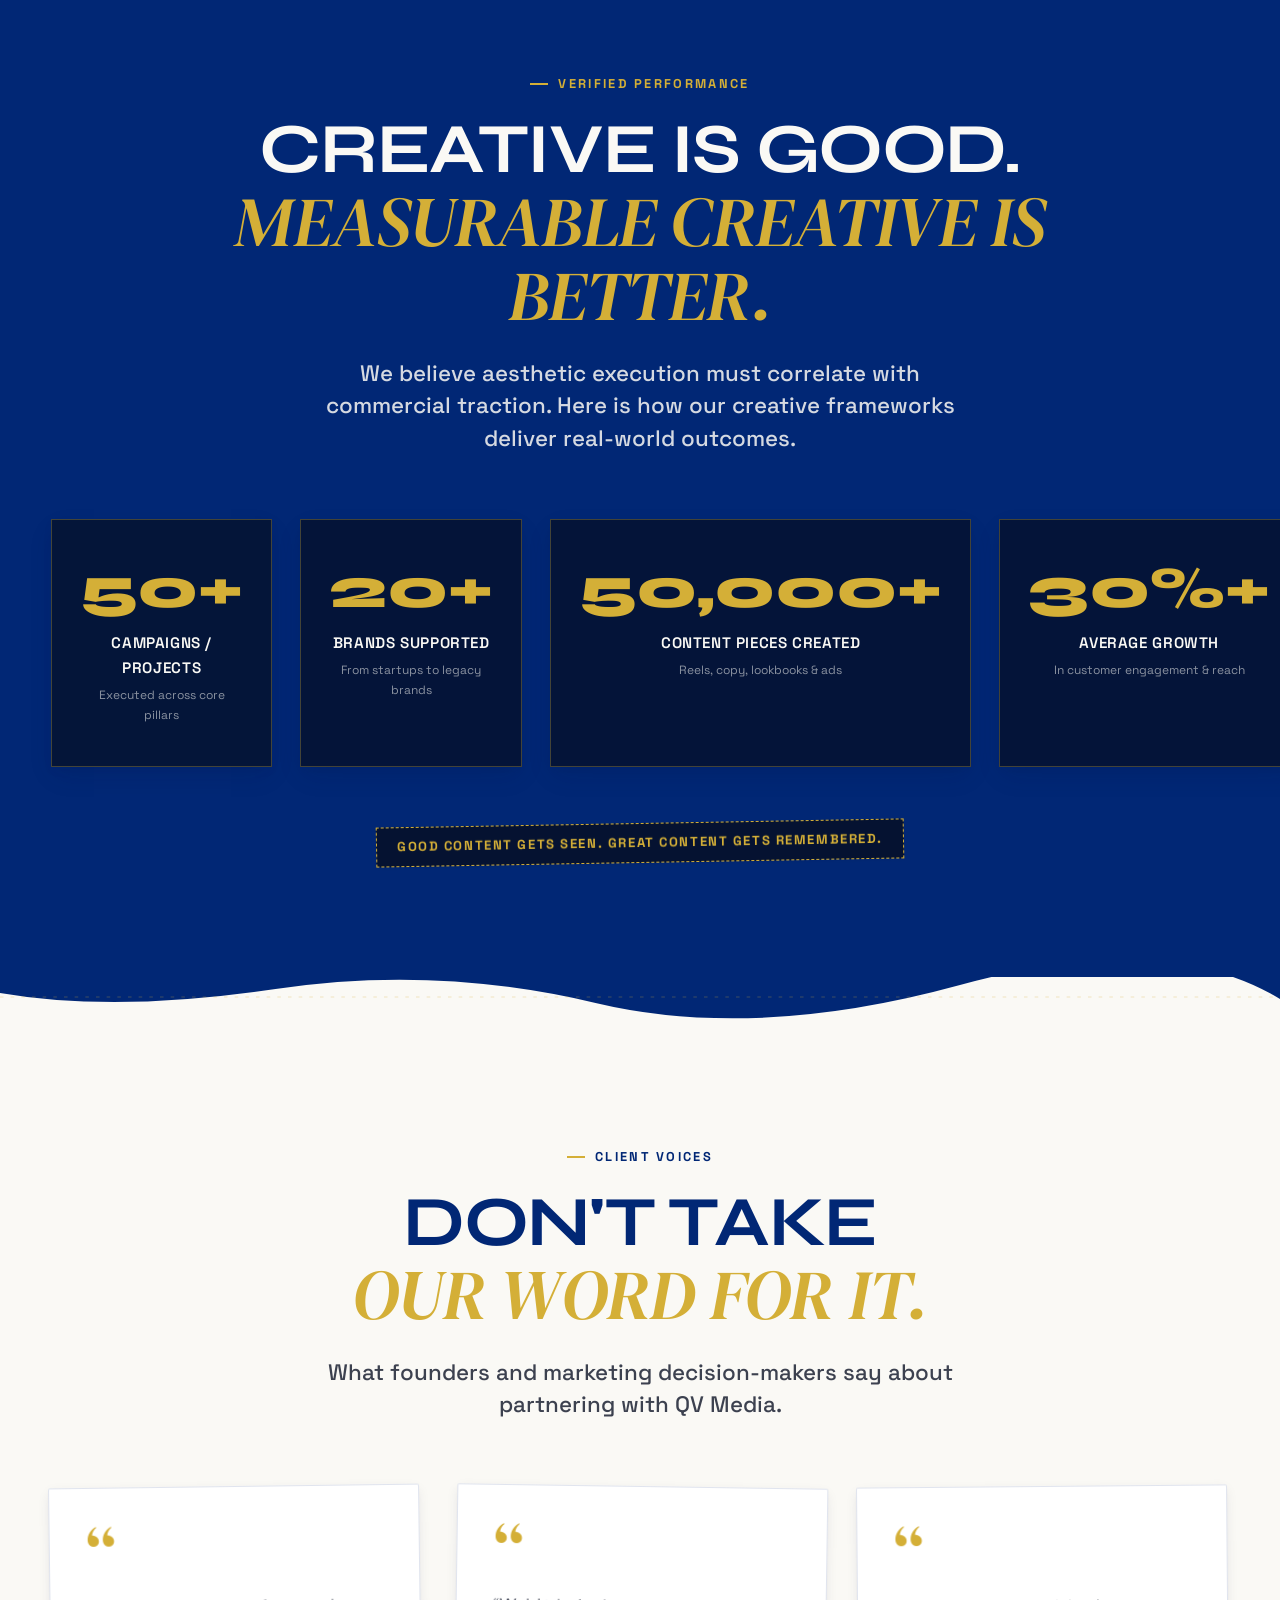
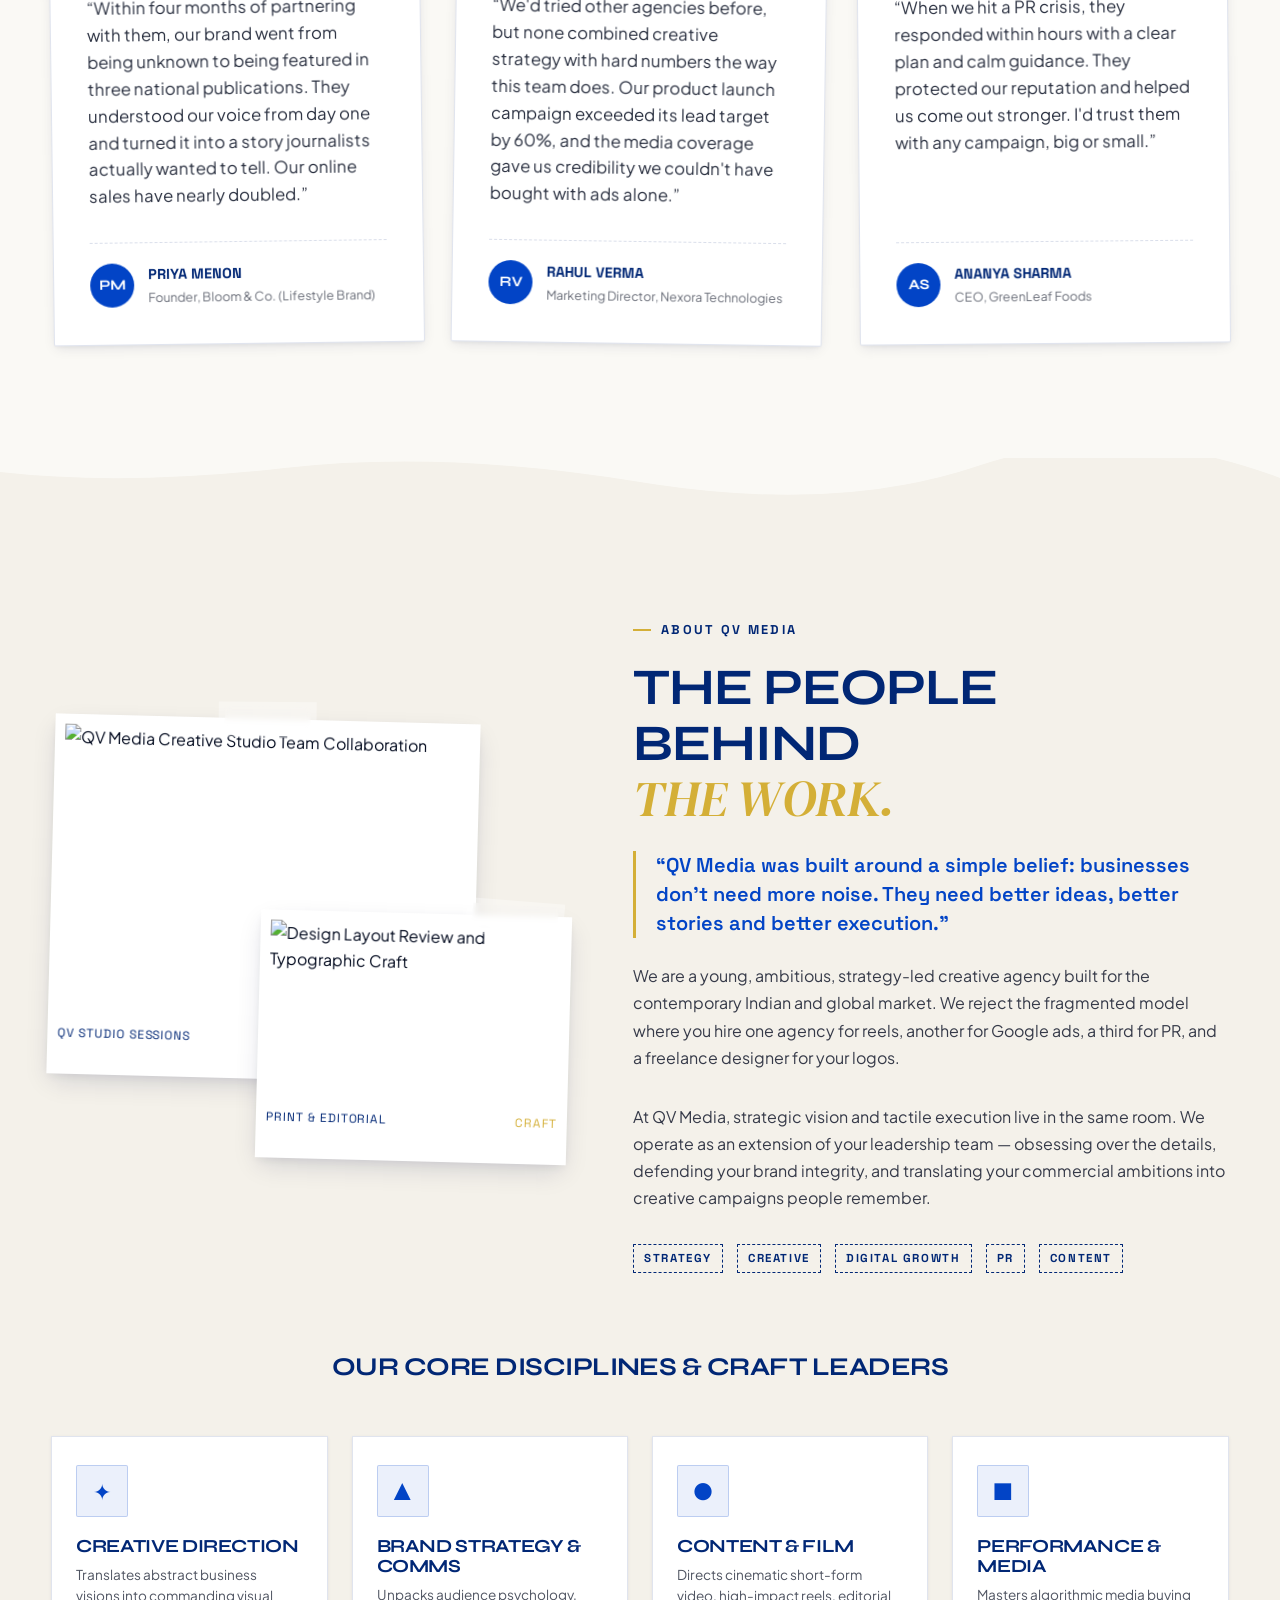
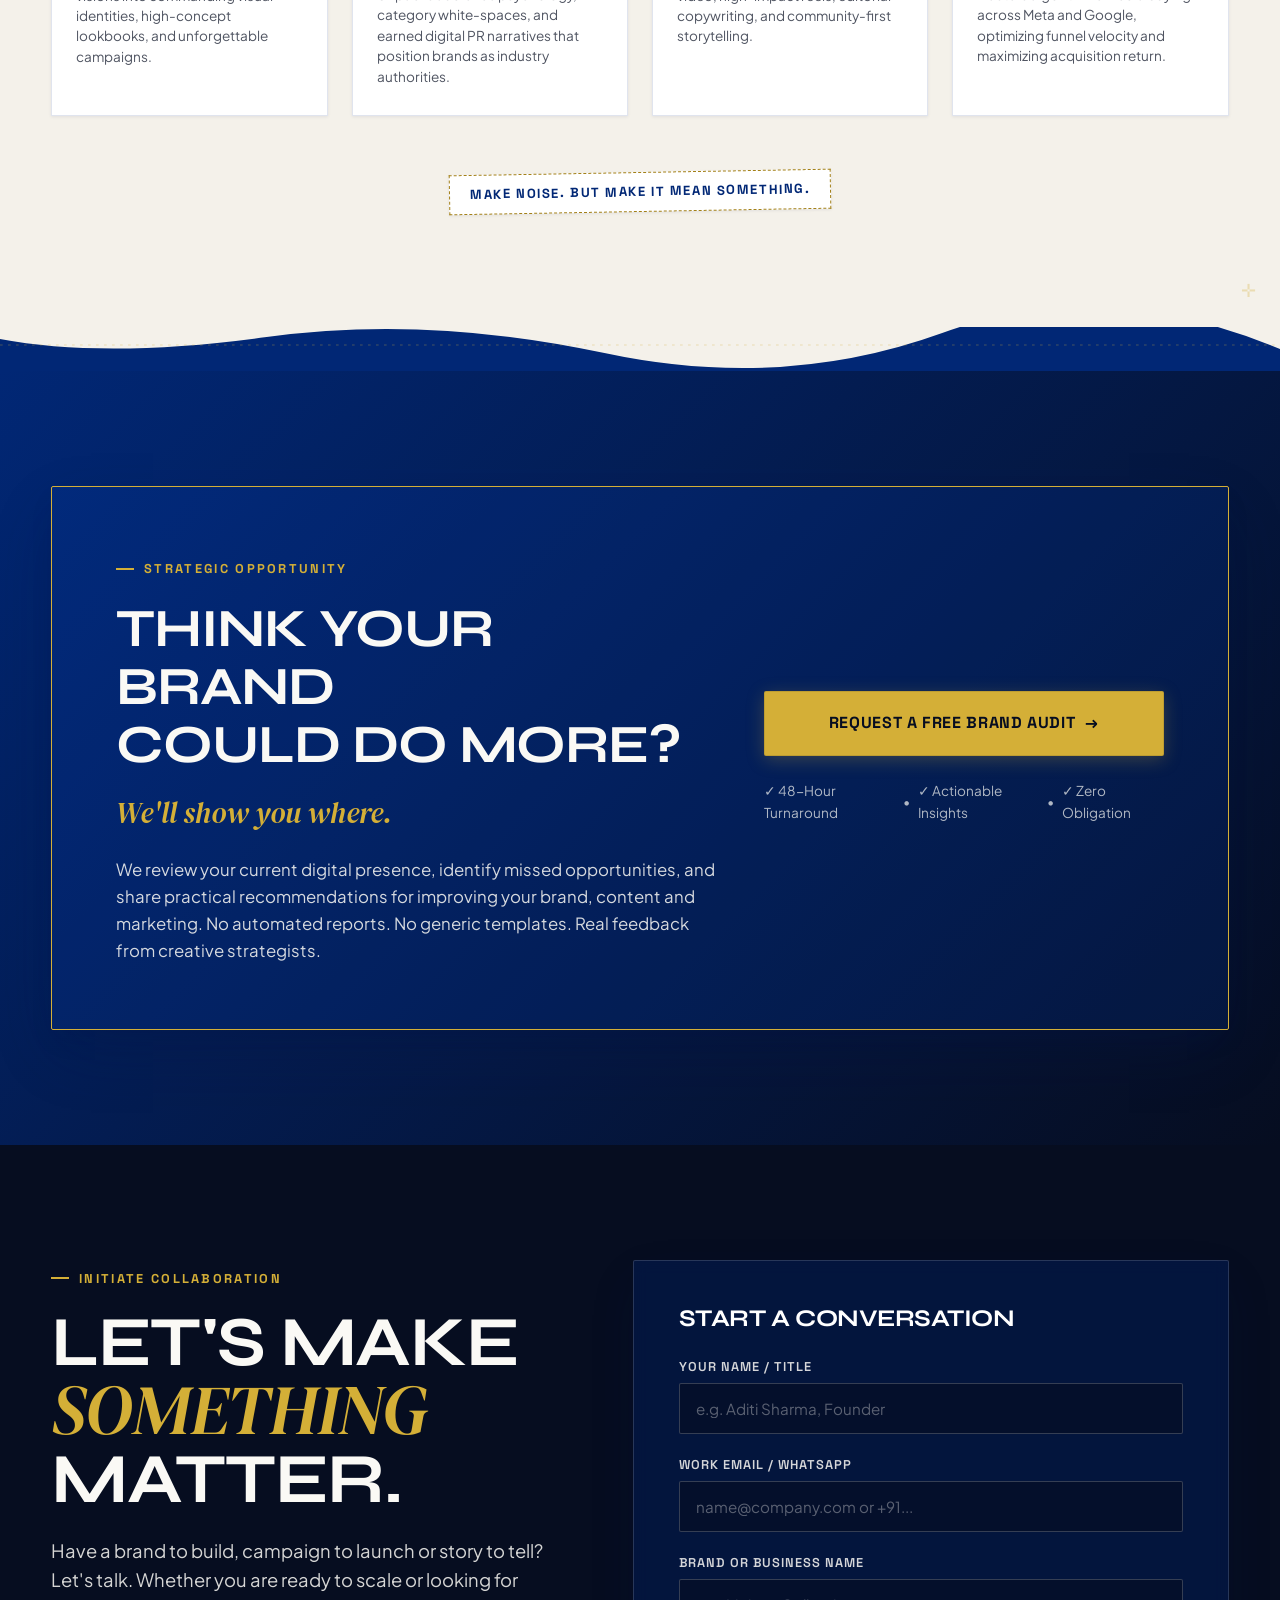
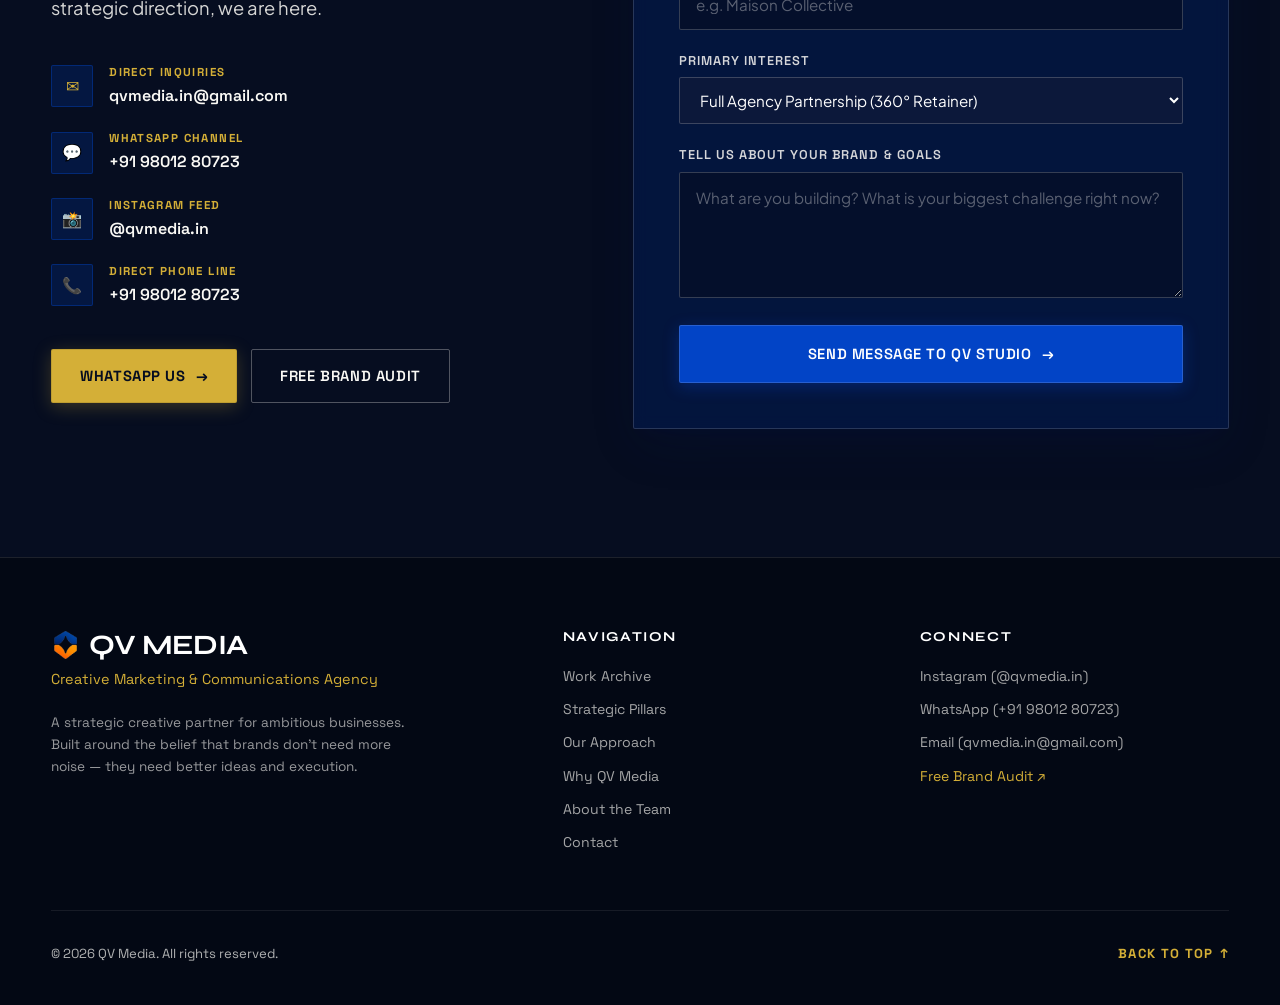
==== commit ae7a17ec: "content: update case study imagery to relatable visuals and rename Rotree to Rutrivo" ====
--- a/index.html
+++ b/index.html
@@ -710,7 +710,7 @@
             <div style="position: relative;">
               <div class="paper-tape tape-top-center"></div>
               <div class="paper-photo-frame paper-tilt-target" data-tilt-direction="positive">
-                <img src="https://images.unsplash.com/photo-1441986300917-64674bd600d8?auto=format&fit=crop&w=1000&q=80" alt="Quick Venue Platform Showcase" loading="lazy">
+                <img src="https://images.unsplash.com/photo-1519167758481-83f550bb49b3?auto=format&fit=crop&w=1000&q=80" alt="Quick Venue Grand Event &amp; Celebration Discovery" loading="lazy">
                 <div class="paper-photo-caption">
                   <span>PROJECT ARCHIVE / PLATFORM LAUNCH</span>
                   <span class="text-gold">ACTIVE ECOSYSTEM</span>
@@ -725,7 +725,7 @@
             <div style="position: relative;">
               <div class="paper-tape tape-top-left"></div>
               <div class="paper-photo-frame paper-tilt-target" data-tilt-direction="negative" style="transform: rotate(-1.5deg);">
-                <img src="https://images.unsplash.com/photo-1517248135467-4c7edcad34c4?auto=format&fit=crop&w=1000&q=80" alt="Remosis Water Treatment Campaign" loading="lazy">
+                <img src="https://images.unsplash.com/photo-1559827291-72ee739d0d9a?auto=format&fit=crop&w=1000&q=80" alt="Remosis Water Purification &amp; Treatment Technology" loading="lazy">
                 <div class="paper-photo-caption">
                   <span>CUSTOMER MARKETING CAMPAIGN</span>
                   <span class="text-gold">BRAND VISIBILITY</span>
@@ -771,7 +771,7 @@
                   <span class="paper-badge">SUSTAINABLE INNOVATION &amp; CONSUMER TECH</span>
                   <span class="paper-badge paper-badge-gold">DIGITAL GROWTH</span>
                 </div>
-                <h3 class="case-title">Rotree</h3>
+                <h3 class="case-title">Rutrivo</h3>
                 
                 <div class="case-specs">
                   <div class="spec-item">
@@ -797,7 +797,7 @@
 
               <div class="case-fullwidth-image-banner paper-tilt-target" data-tilt-direction="positive">
                 <div class="paper-tape tape-top-right"></div>
-                <img src="https://images.unsplash.com/photo-1460925895917-afdab827c52f?auto=format&fit=crop&w=1000&q=80" alt="Rotree Sustainable Tech Growth Campaign" loading="lazy">
+                <img src="https://images.unsplash.com/photo-1542601906990-b4d3fb778b09?auto=format&fit=crop&w=1000&q=80" alt="Rutrivo Sustainable Tech Growth Campaign" loading="lazy">
               </div>
             </div>
           </article>
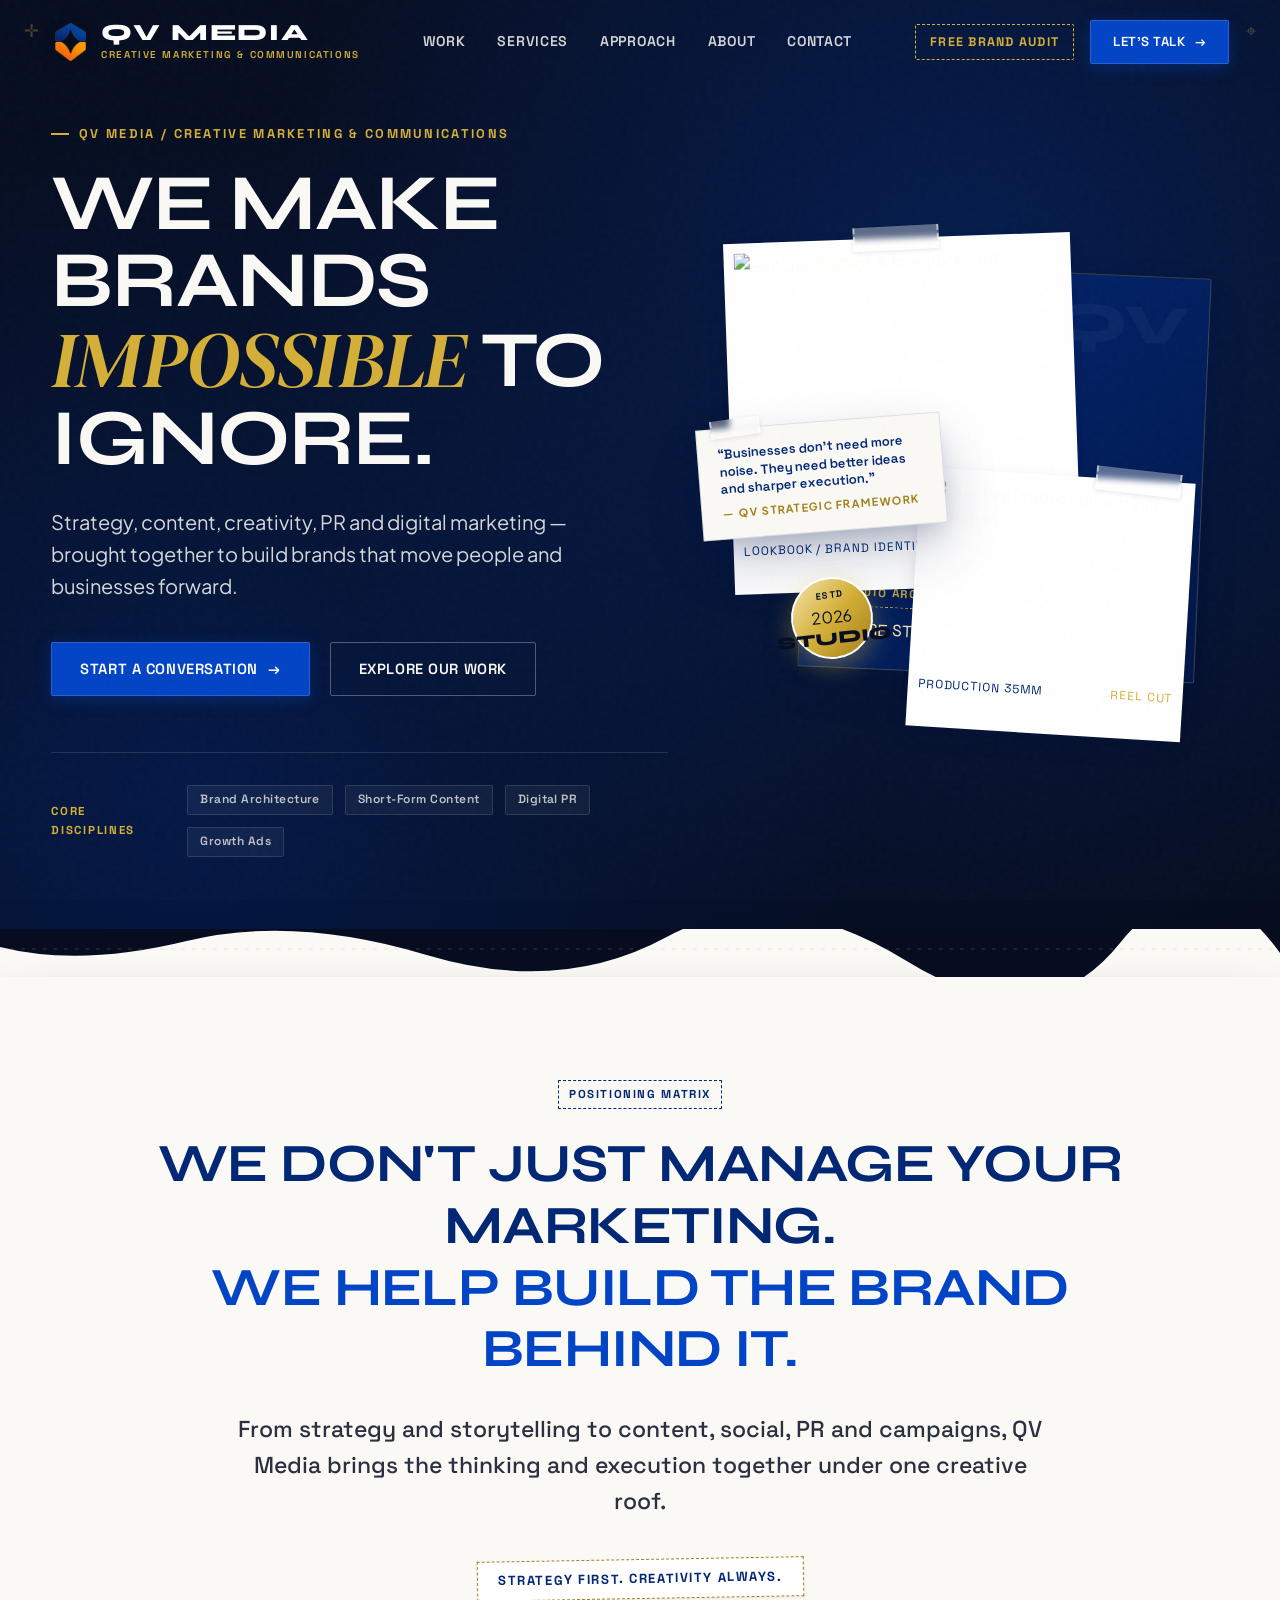
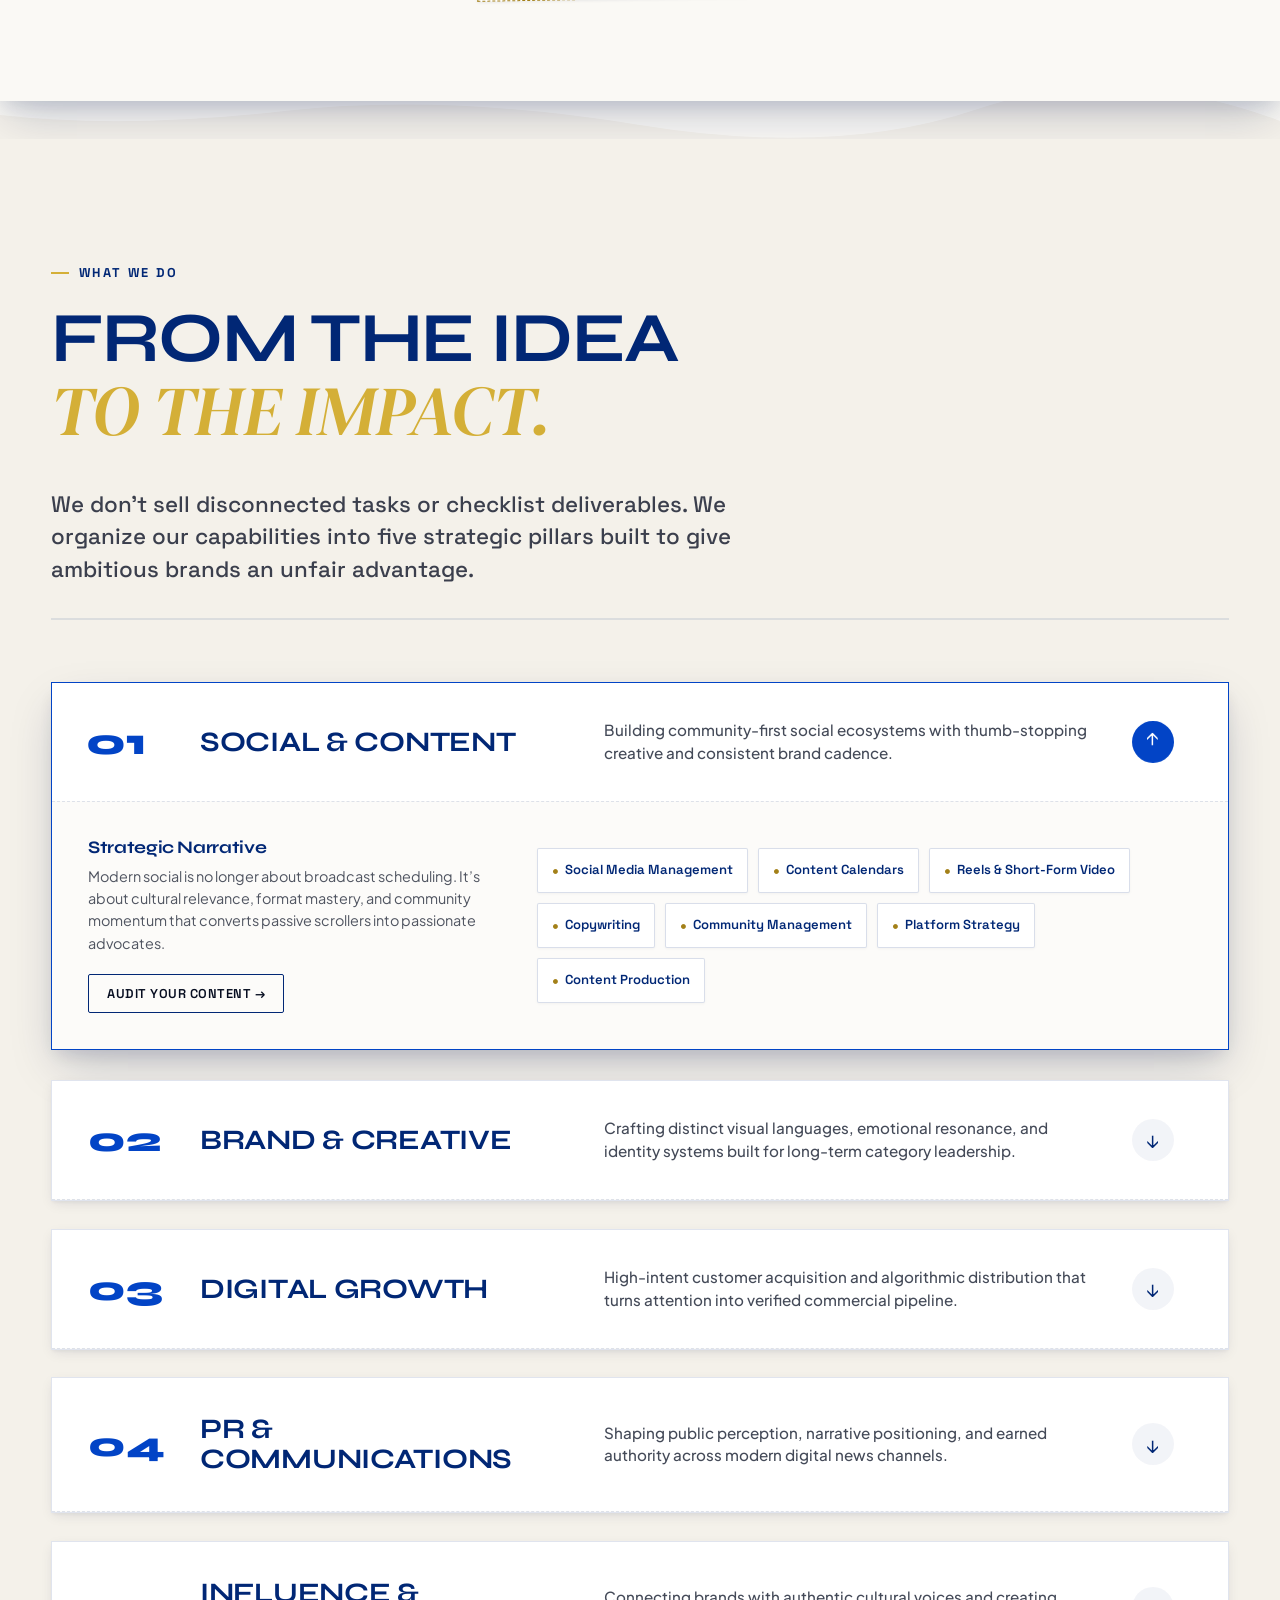
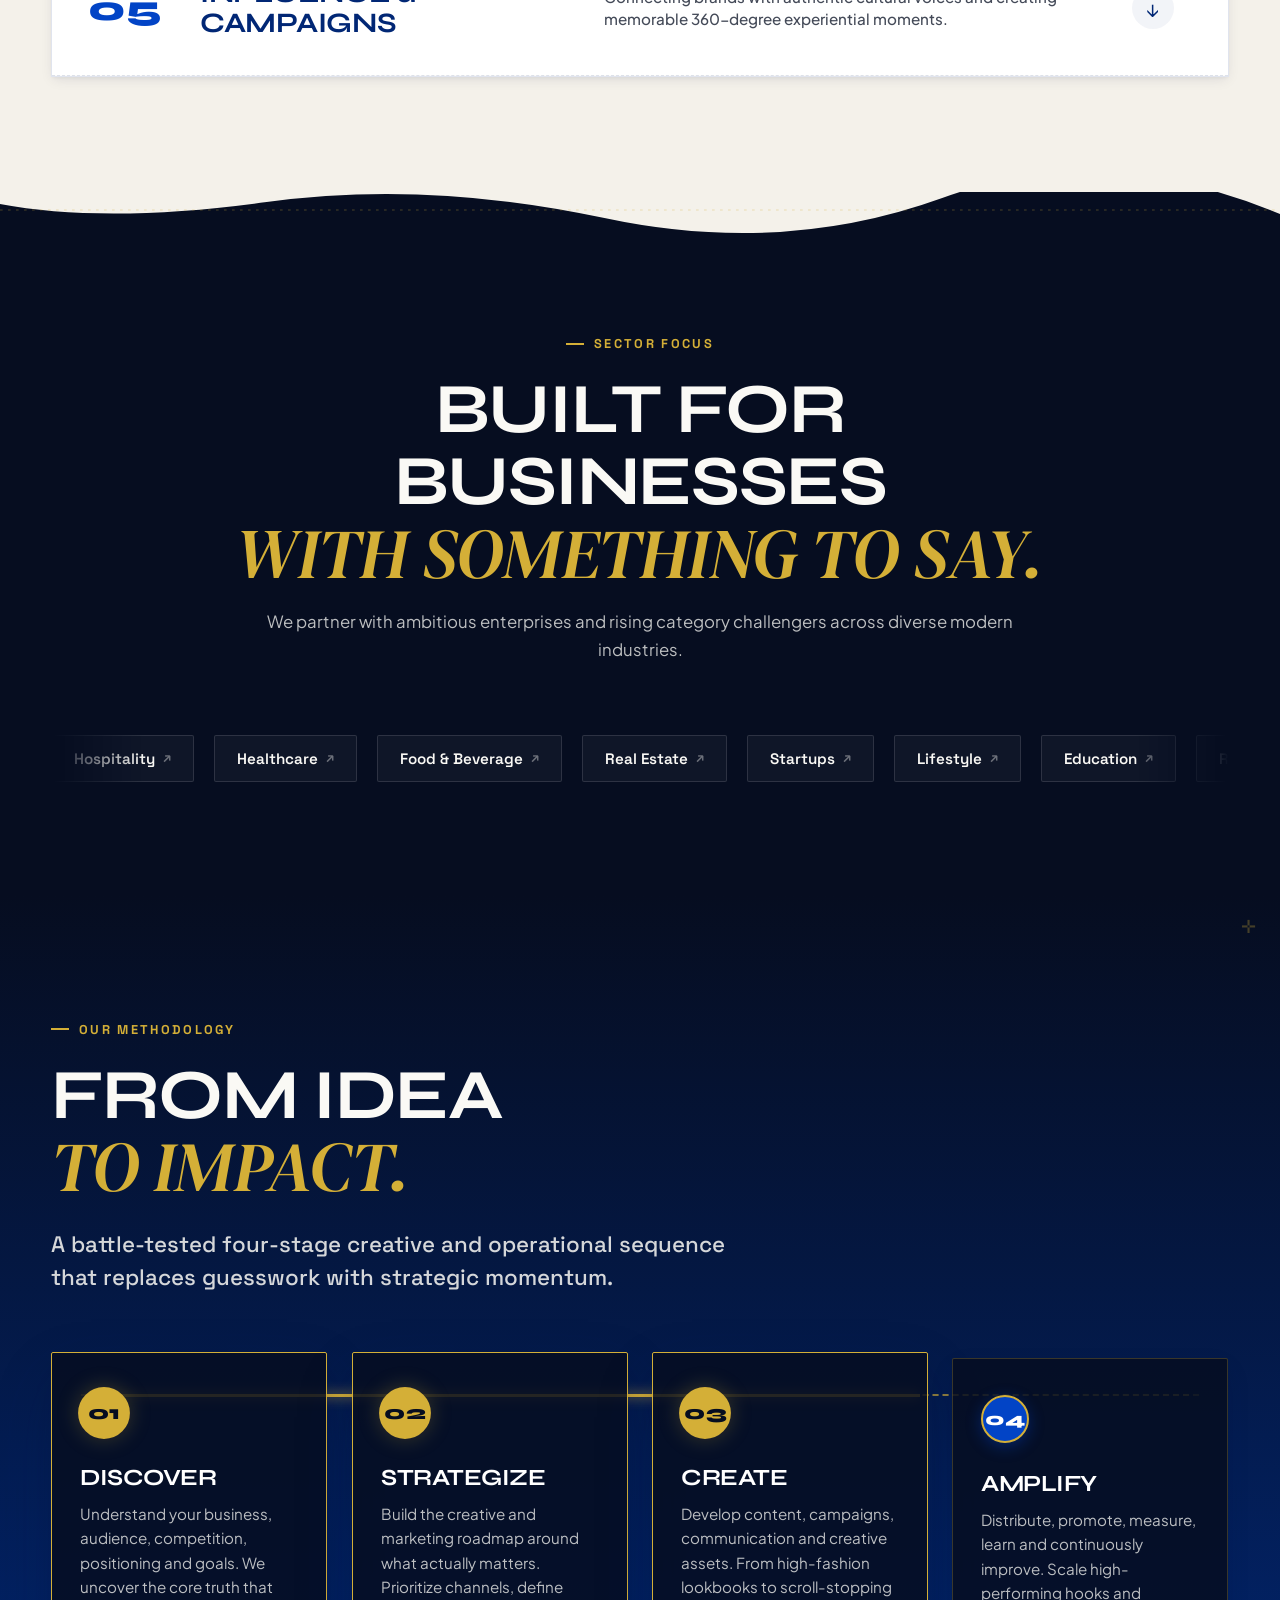
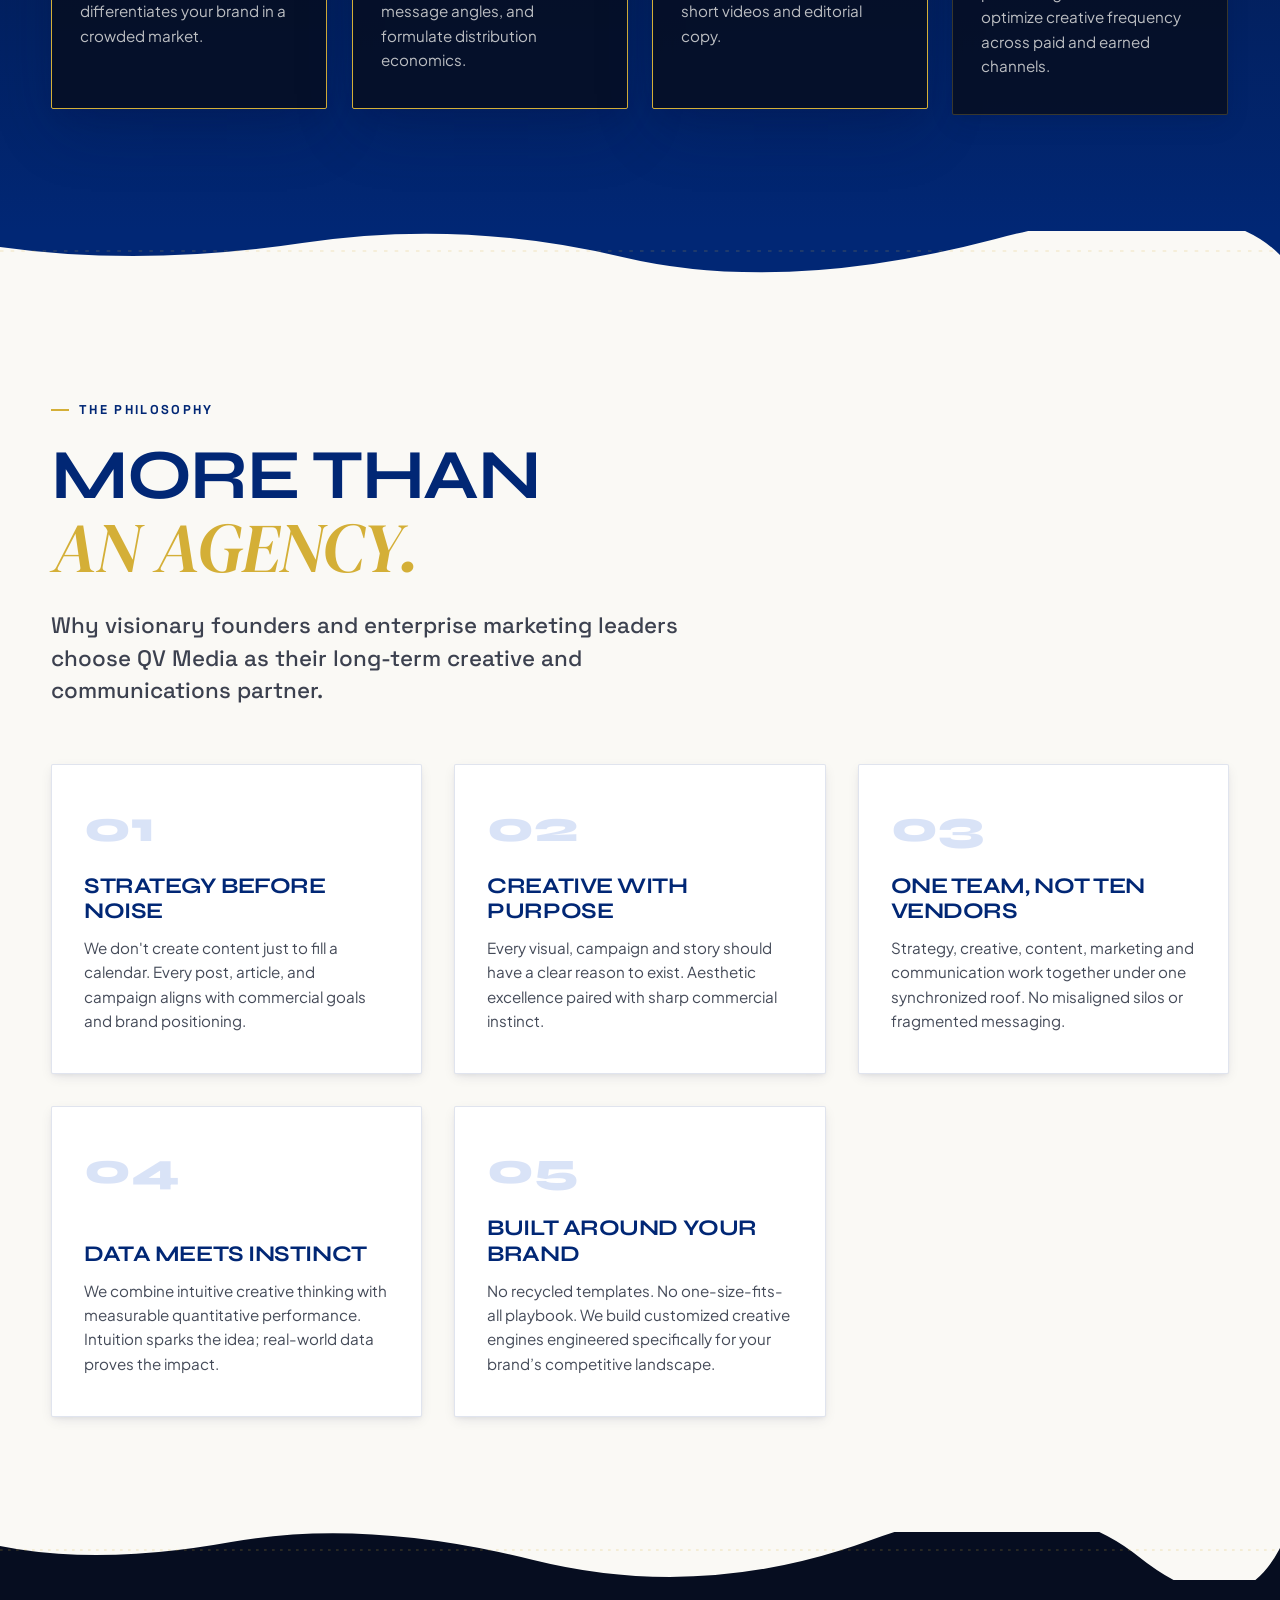
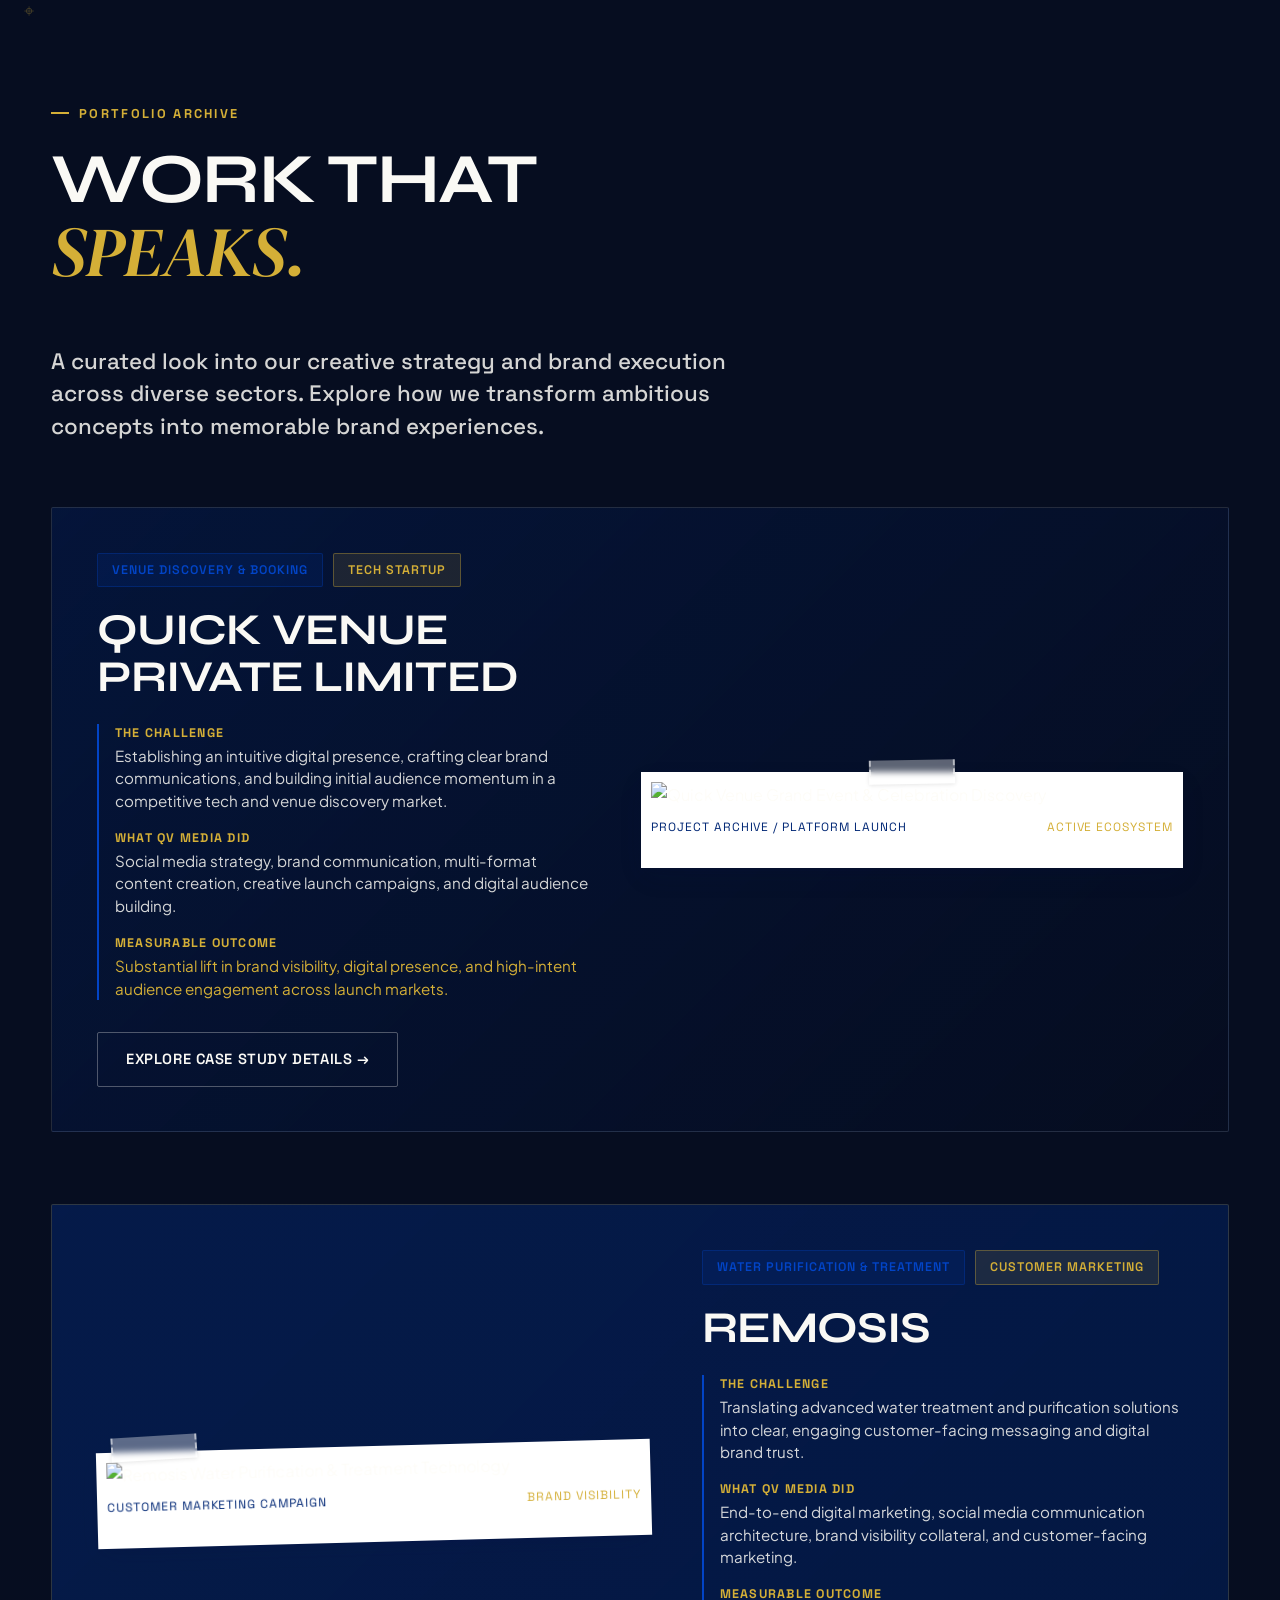
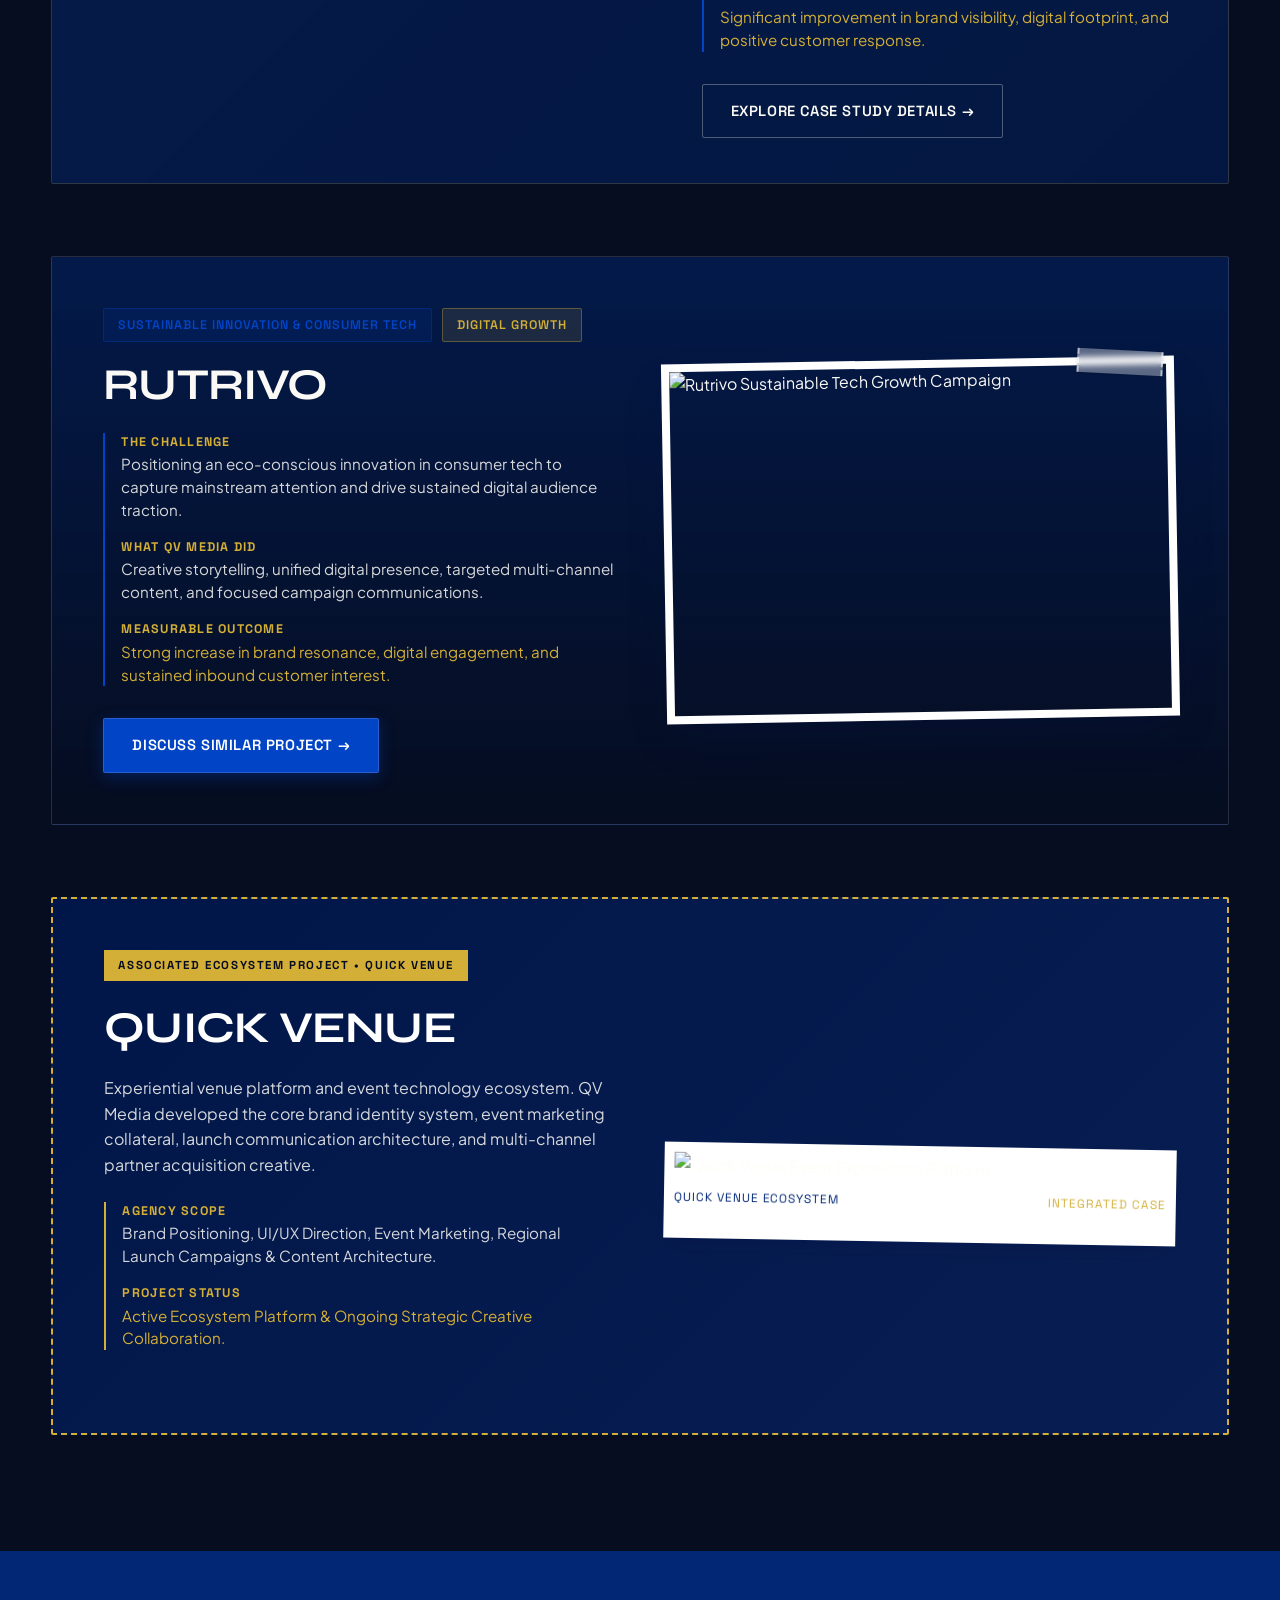
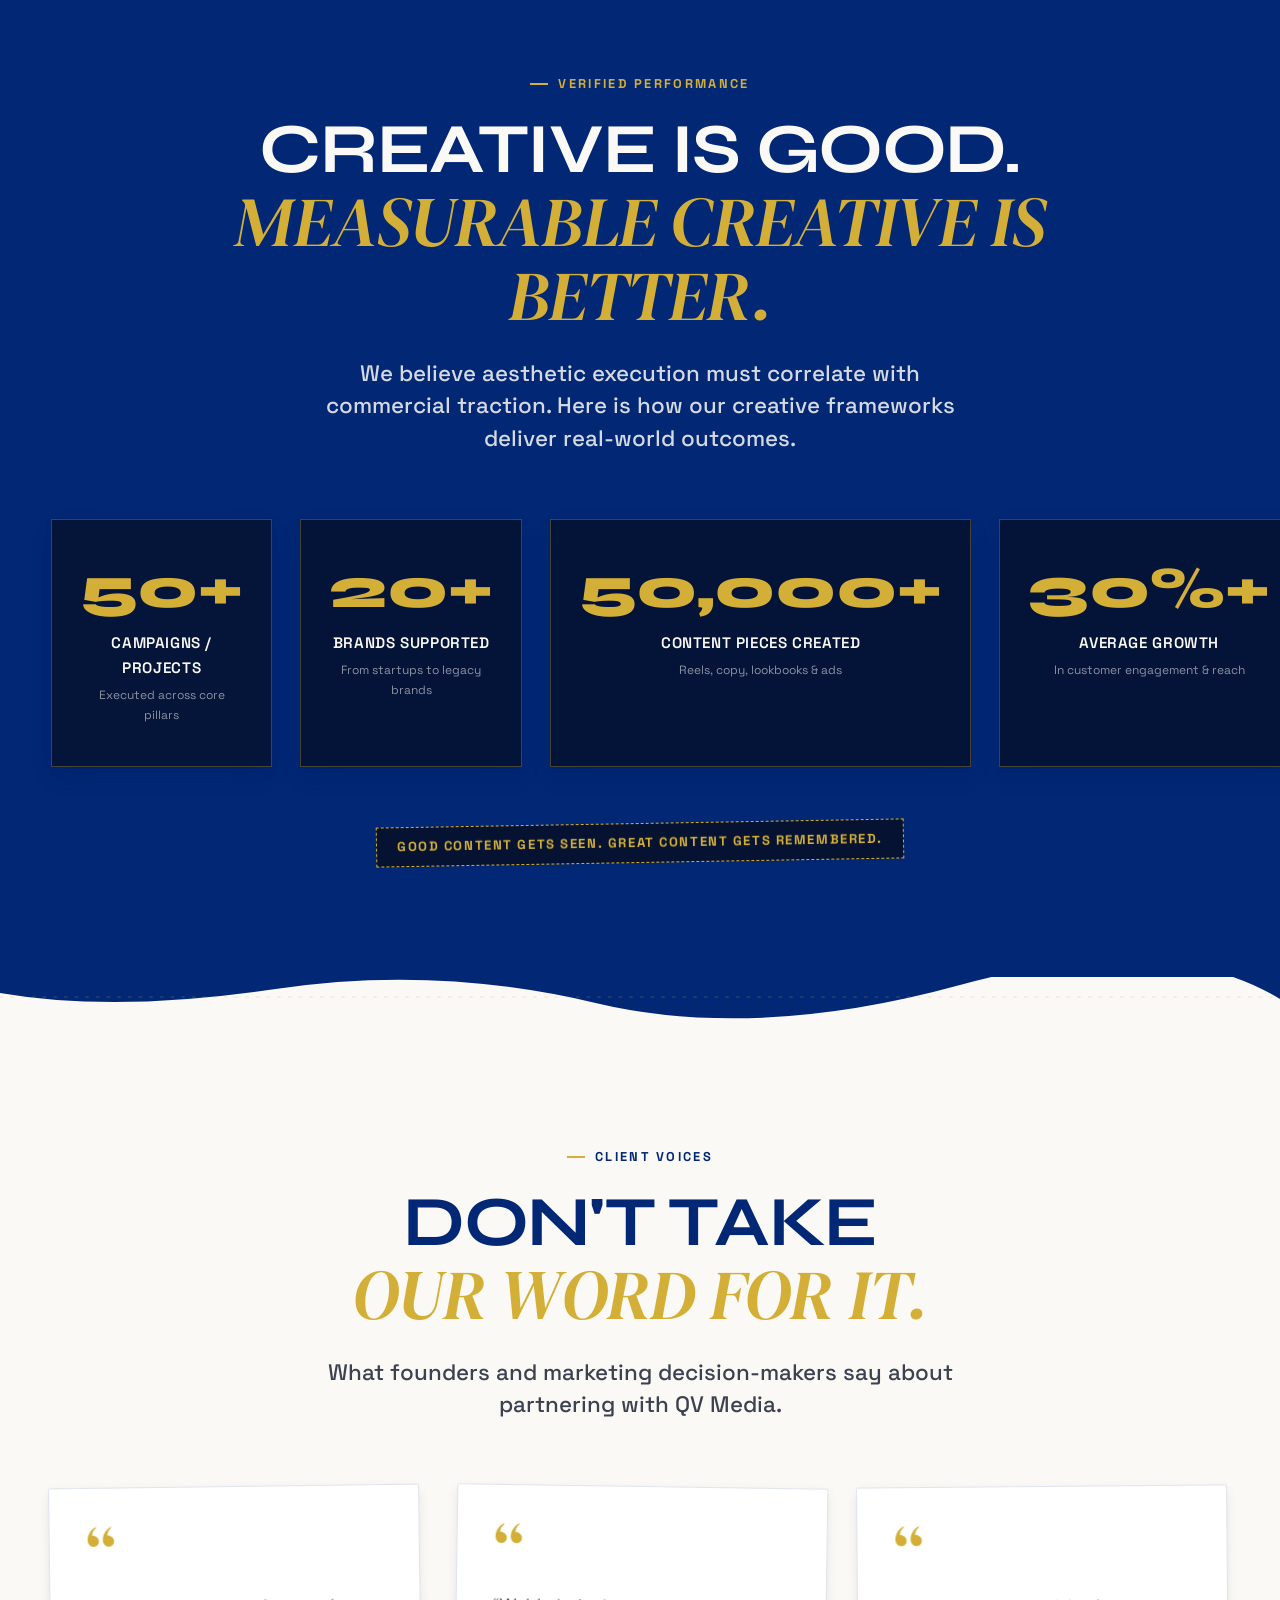
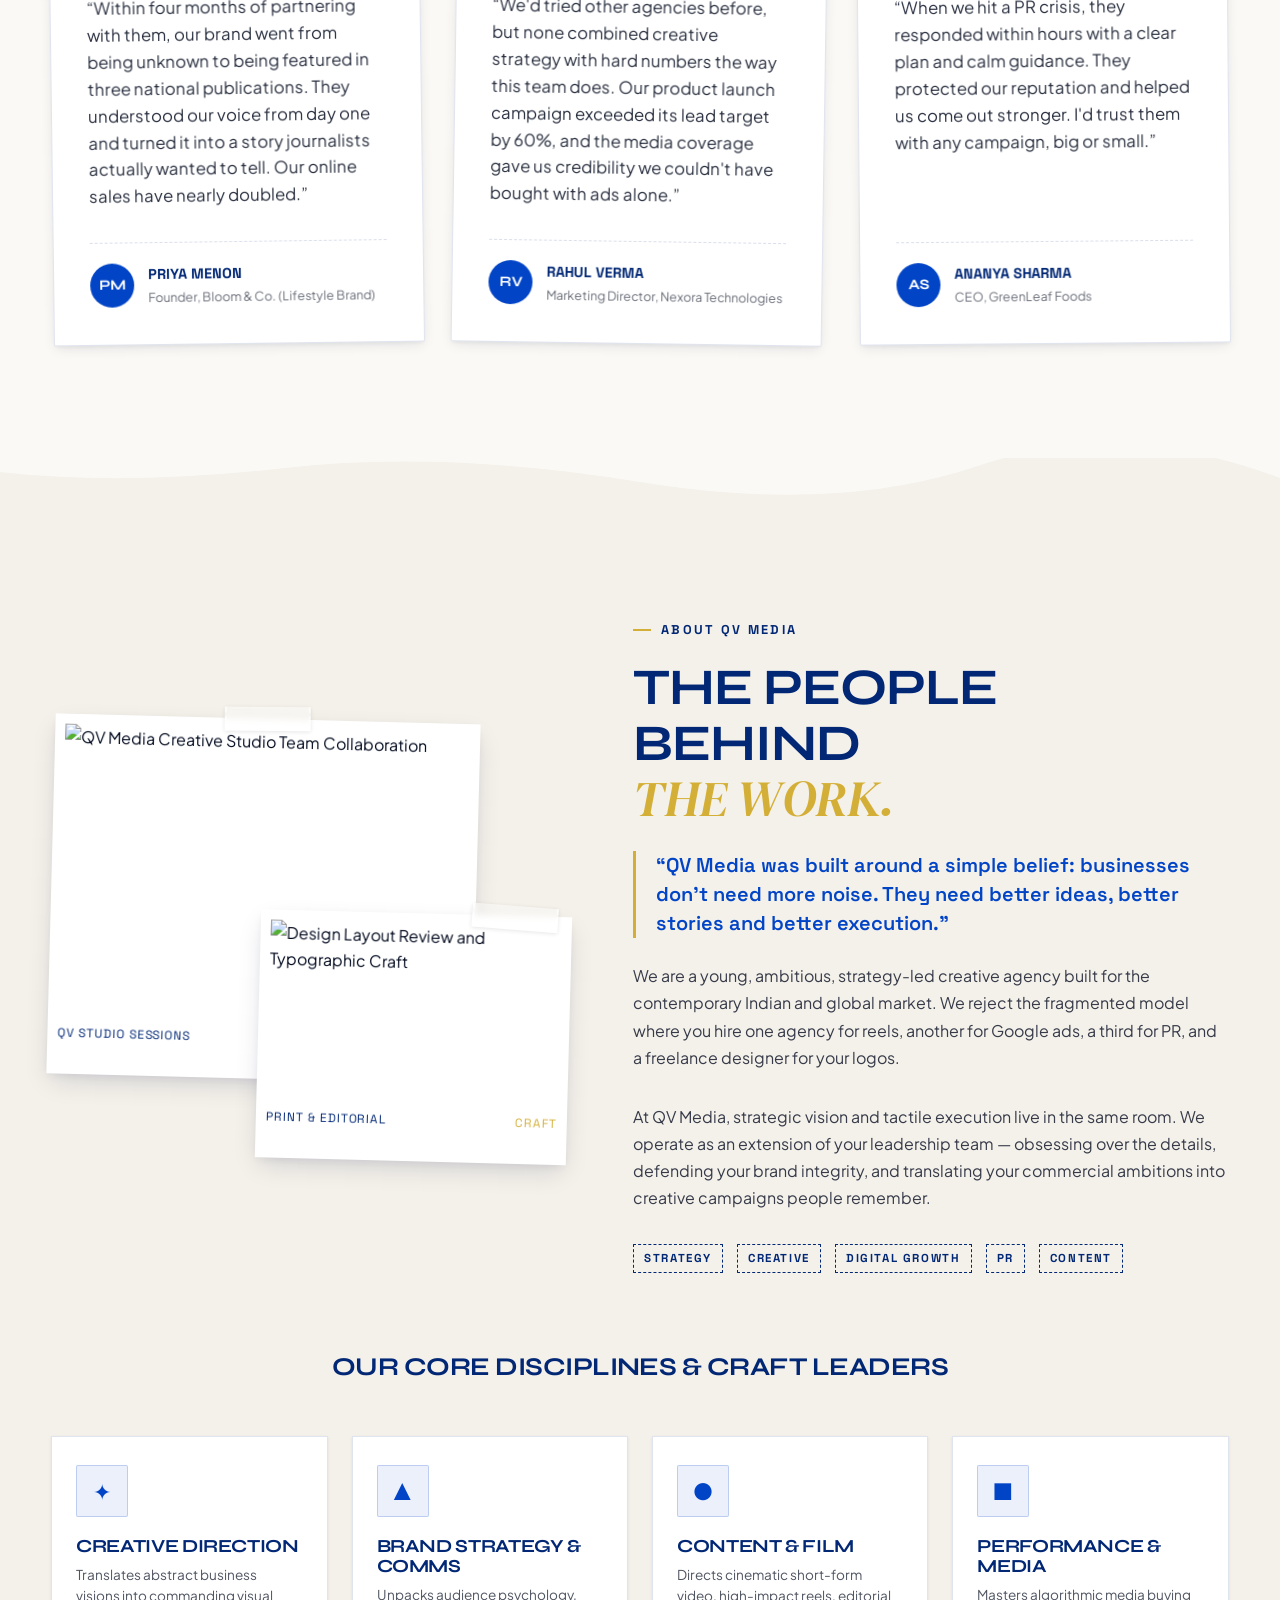
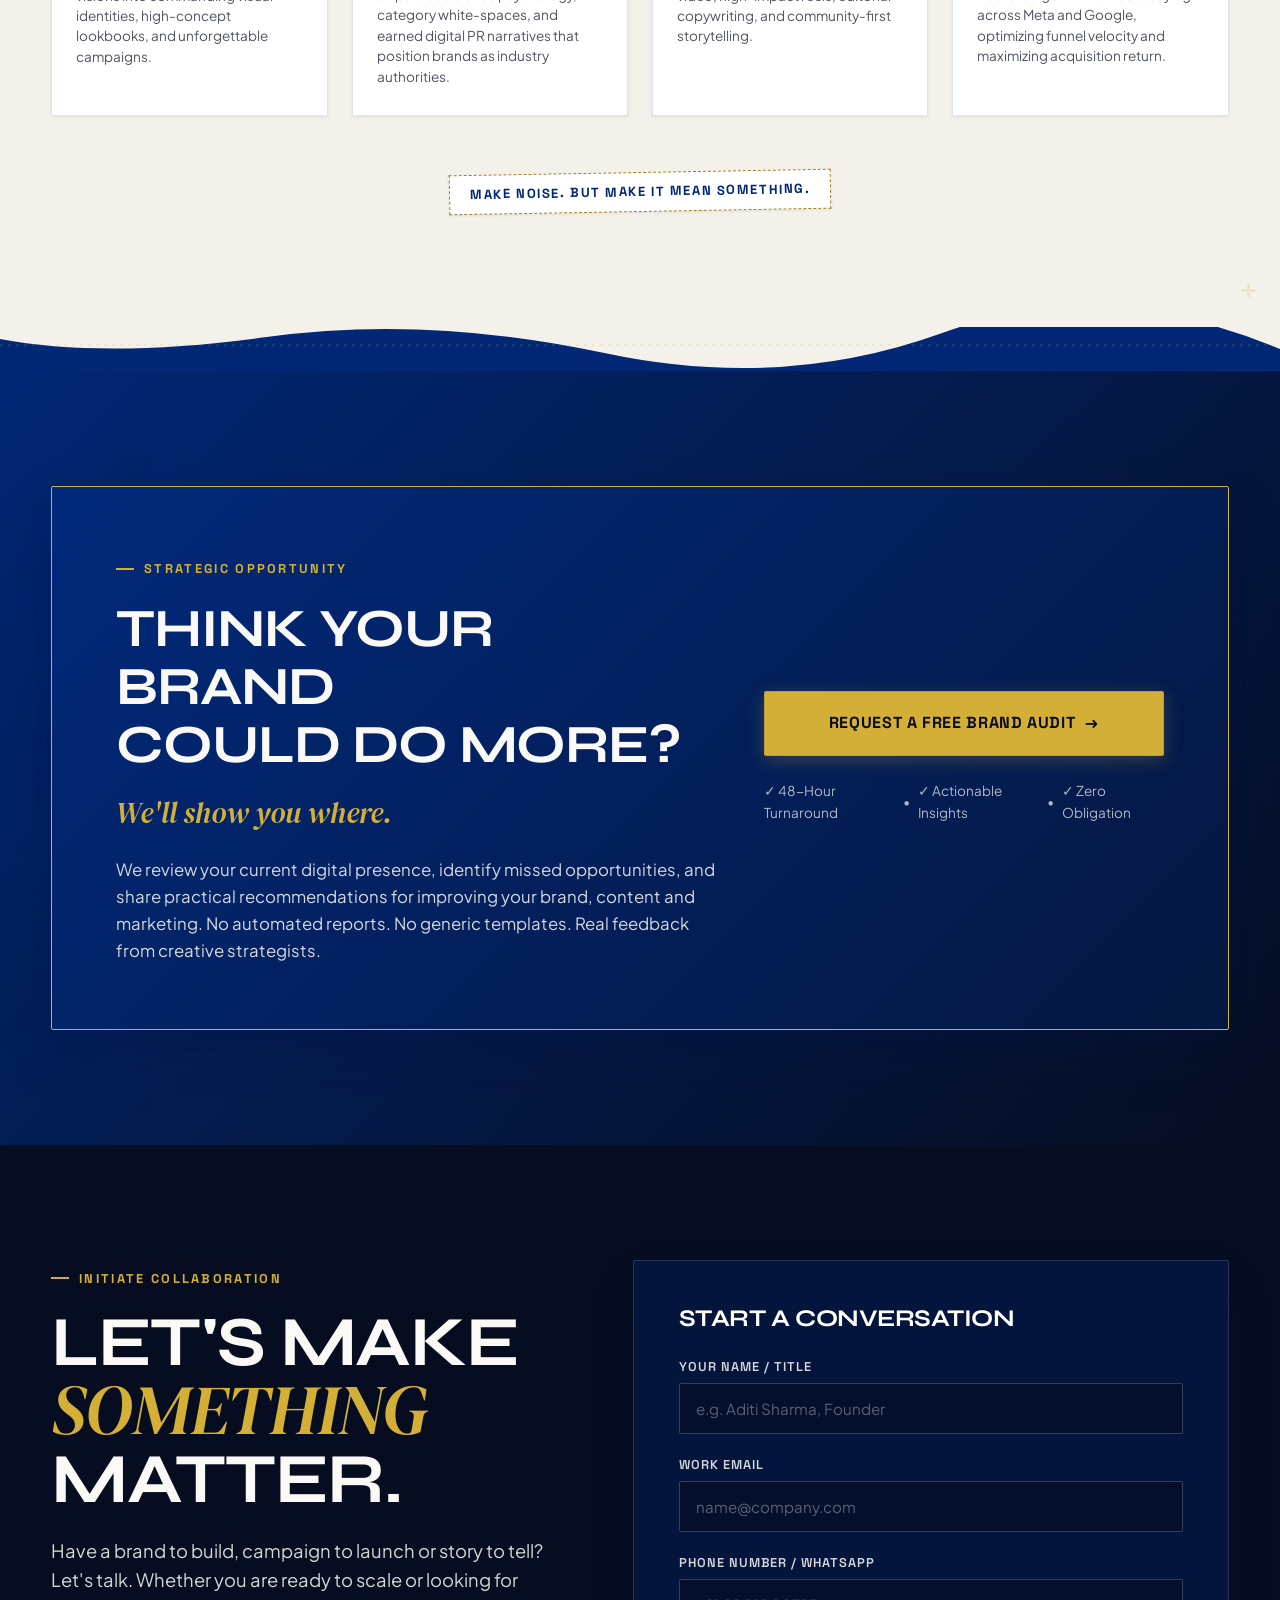
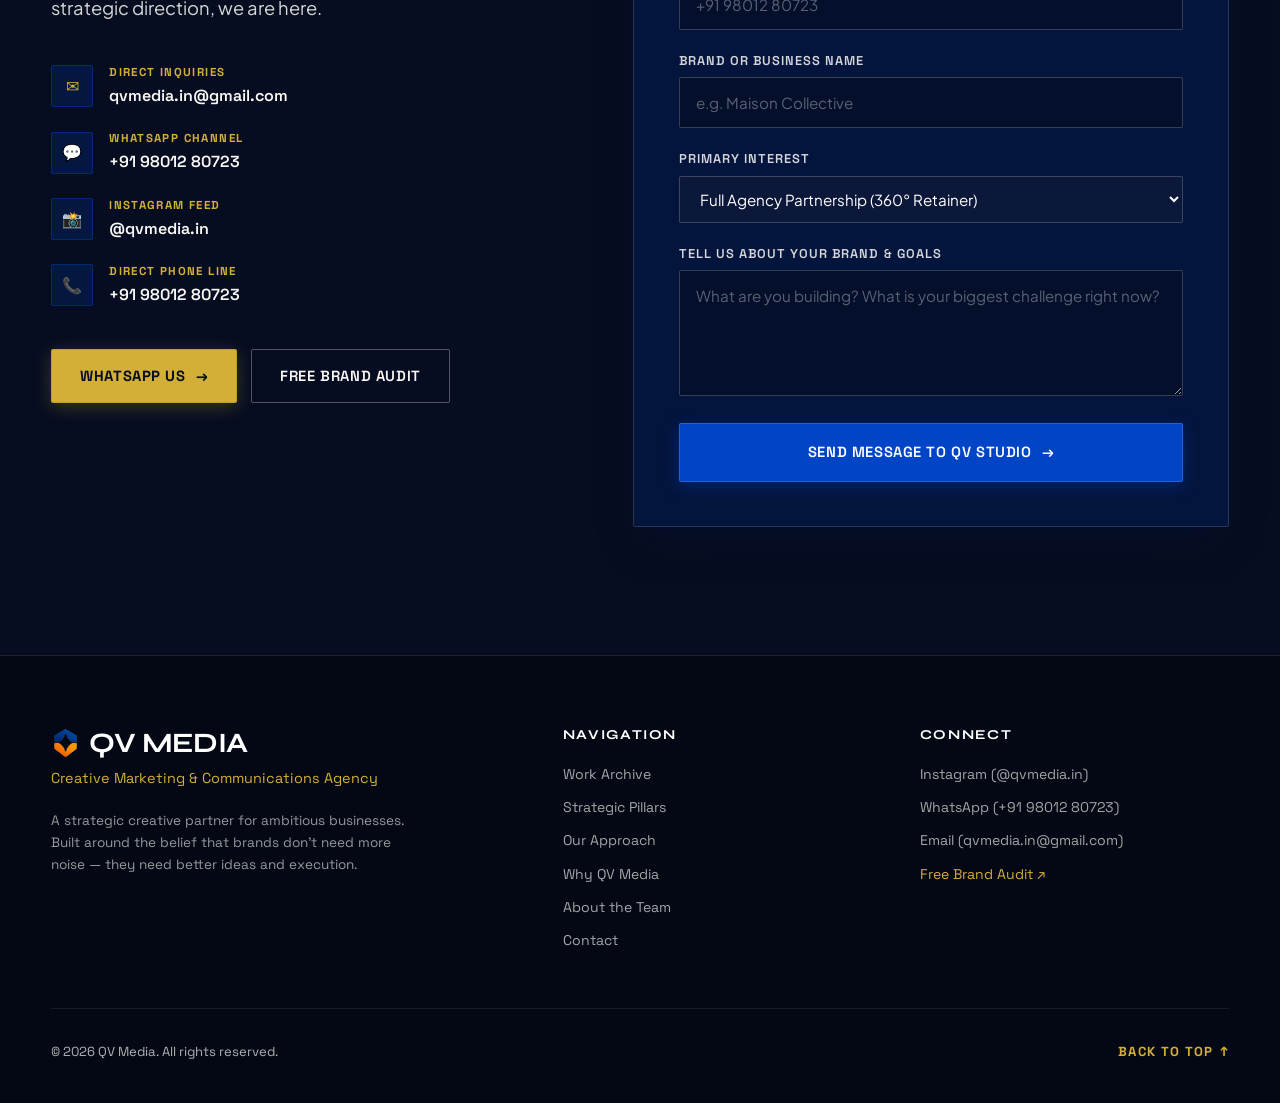
==== commit 5f9636e4: "feat: connect contact form to qvmedia.in@gmail.com with live email delivery, validation, and anti-du" ====
--- a/index.html
+++ b/index.html
@@ -1206,15 +1206,23 @@
           <!-- Right Column: Interactive Direct Inquiry Form -->
           <div class="contact-form-card">
             <h3 class="contact-form-title">Start a Conversation</h3>
-            <form id="mainContactForm">
+            <form id="mainContactForm" action="https://formsubmit.co/qvmedia.in@gmail.com" method="POST">
+              <input type="hidden" name="_captcha" value="false">
+              <input type="hidden" name="_template" value="table">
+              
               <div class="form-group">
                 <label for="contactName" class="form-label">Your Name / Title</label>
                 <input type="text" id="contactName" name="name" class="form-control" placeholder="e.g. Aditi Sharma, Founder" required>
               </div>
 
               <div class="form-group">
-                <label for="contactEmail" class="form-label">Work Email / WhatsApp</label>
-                <input type="text" id="contactEmail" name="email" autocomplete="email" class="form-control" placeholder="name@company.com or +91..." required>
+                <label for="contactEmail" class="form-label">Work Email</label>
+                <input type="email" id="contactEmail" name="email" autocomplete="email" class="form-control" placeholder="name@company.com" required>
+              </div>
+
+              <div class="form-group">
+                <label for="contactPhone" class="form-label">Phone Number / WhatsApp</label>
+                <input type="tel" id="contactPhone" name="phone" autocomplete="tel" class="form-control" placeholder="+91 98012 80723" required>
               </div>
 
               <div class="form-group">
@@ -1316,7 +1324,9 @@
         Share your brand details below. Our creative strategy team will conduct a thorough review of your digital presence, messaging, and missed opportunities.
       </p>
 
-      <form id="brandAuditForm">
+      <form id="brandAuditForm" action="https://formsubmit.co/qvmedia.in@gmail.com" method="POST">
+        <input type="hidden" name="_captcha" value="false">
+        <input type="hidden" name="_template" value="table">
         <div class="form-group">
           <label for="auditBrandName" class="form-label">Brand / Business Name</label>
           <input type="text" id="auditBrandName" name="brandName" class="form-control" placeholder="e.g. Saffron &amp; Sage" required>
@@ -1376,7 +1386,9 @@
         Tell us about the project you are planning or the brand you want to elevate. We typically respond within 24 hours.
       </p>
 
-      <form id="conversationForm">
+      <form id="conversationForm" action="https://formsubmit.co/qvmedia.in@gmail.com" method="POST">
+        <input type="hidden" name="_captcha" value="false">
+        <input type="hidden" name="_template" value="table">
         <div class="form-group">
           <label for="convoClientName" class="form-label">Your Name</label>
           <input type="text" id="convoClientName" name="clientName" class="form-control" placeholder="Your full name" required>
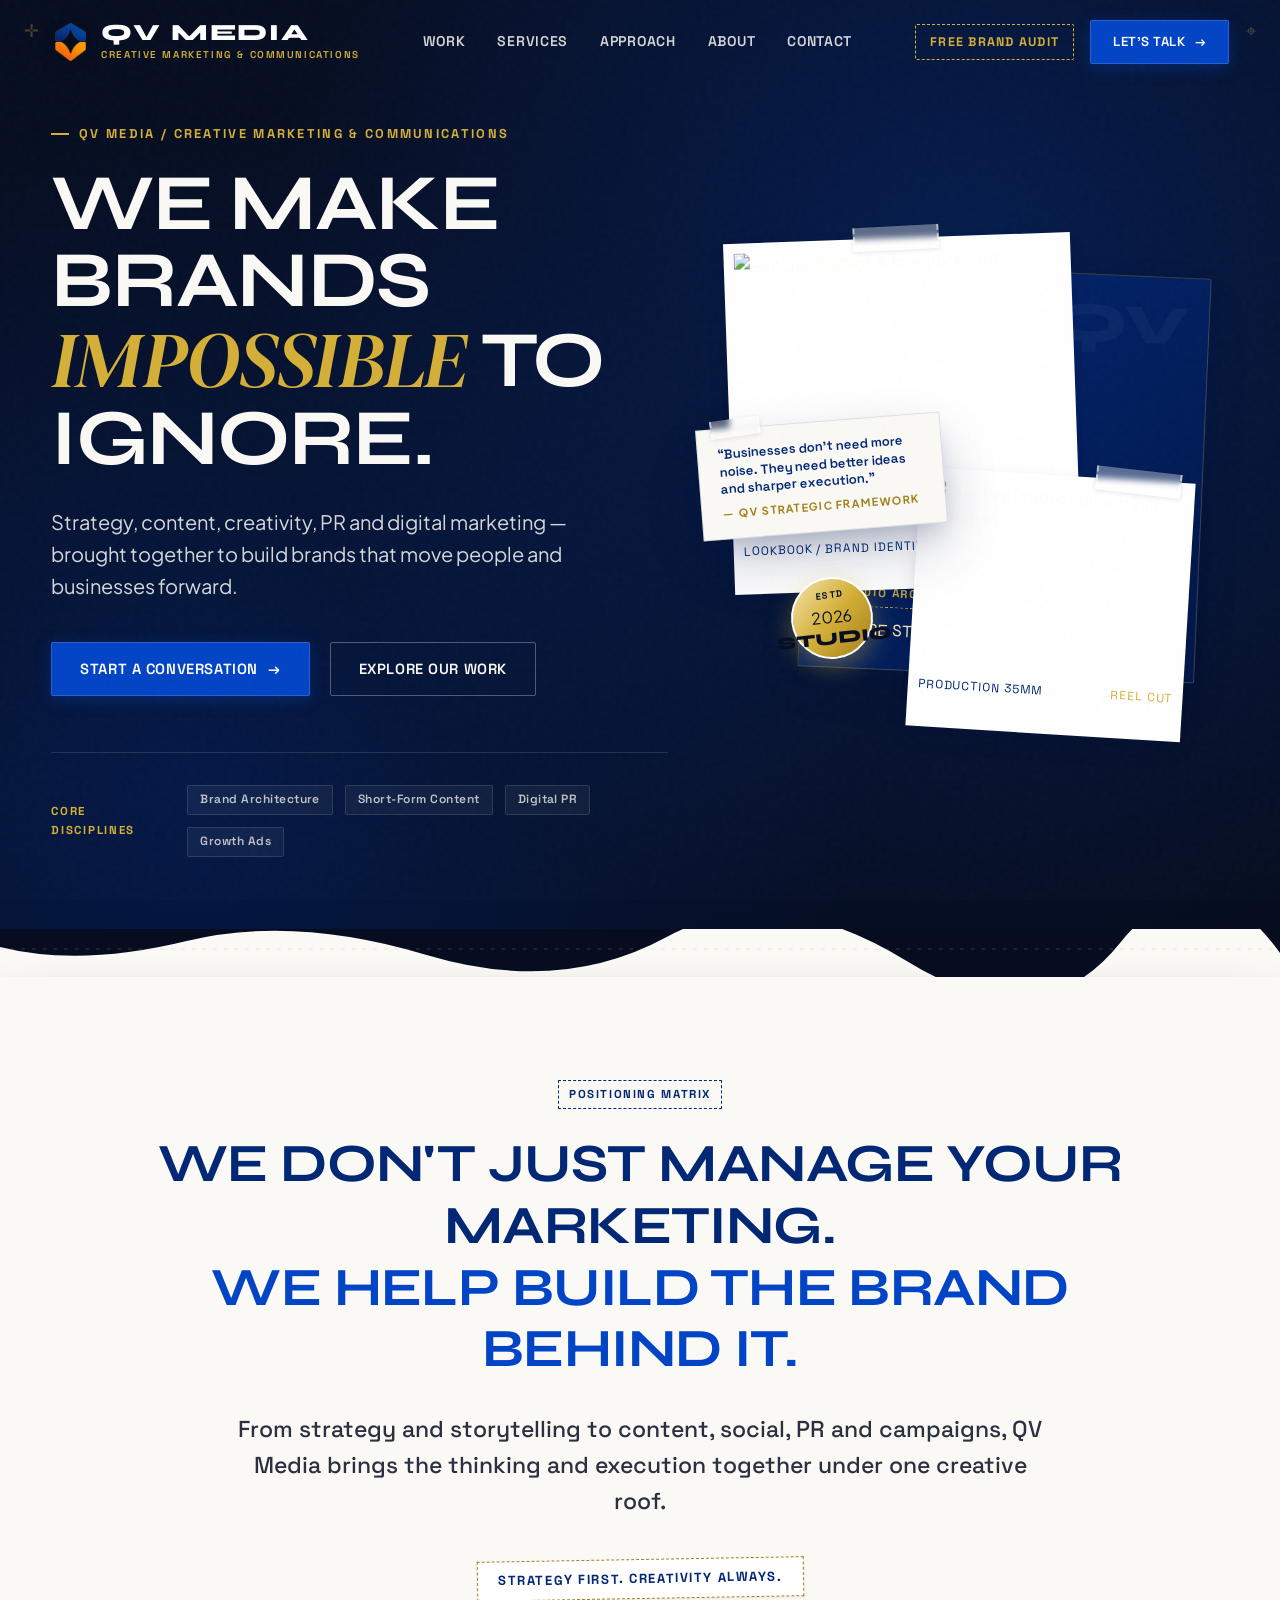
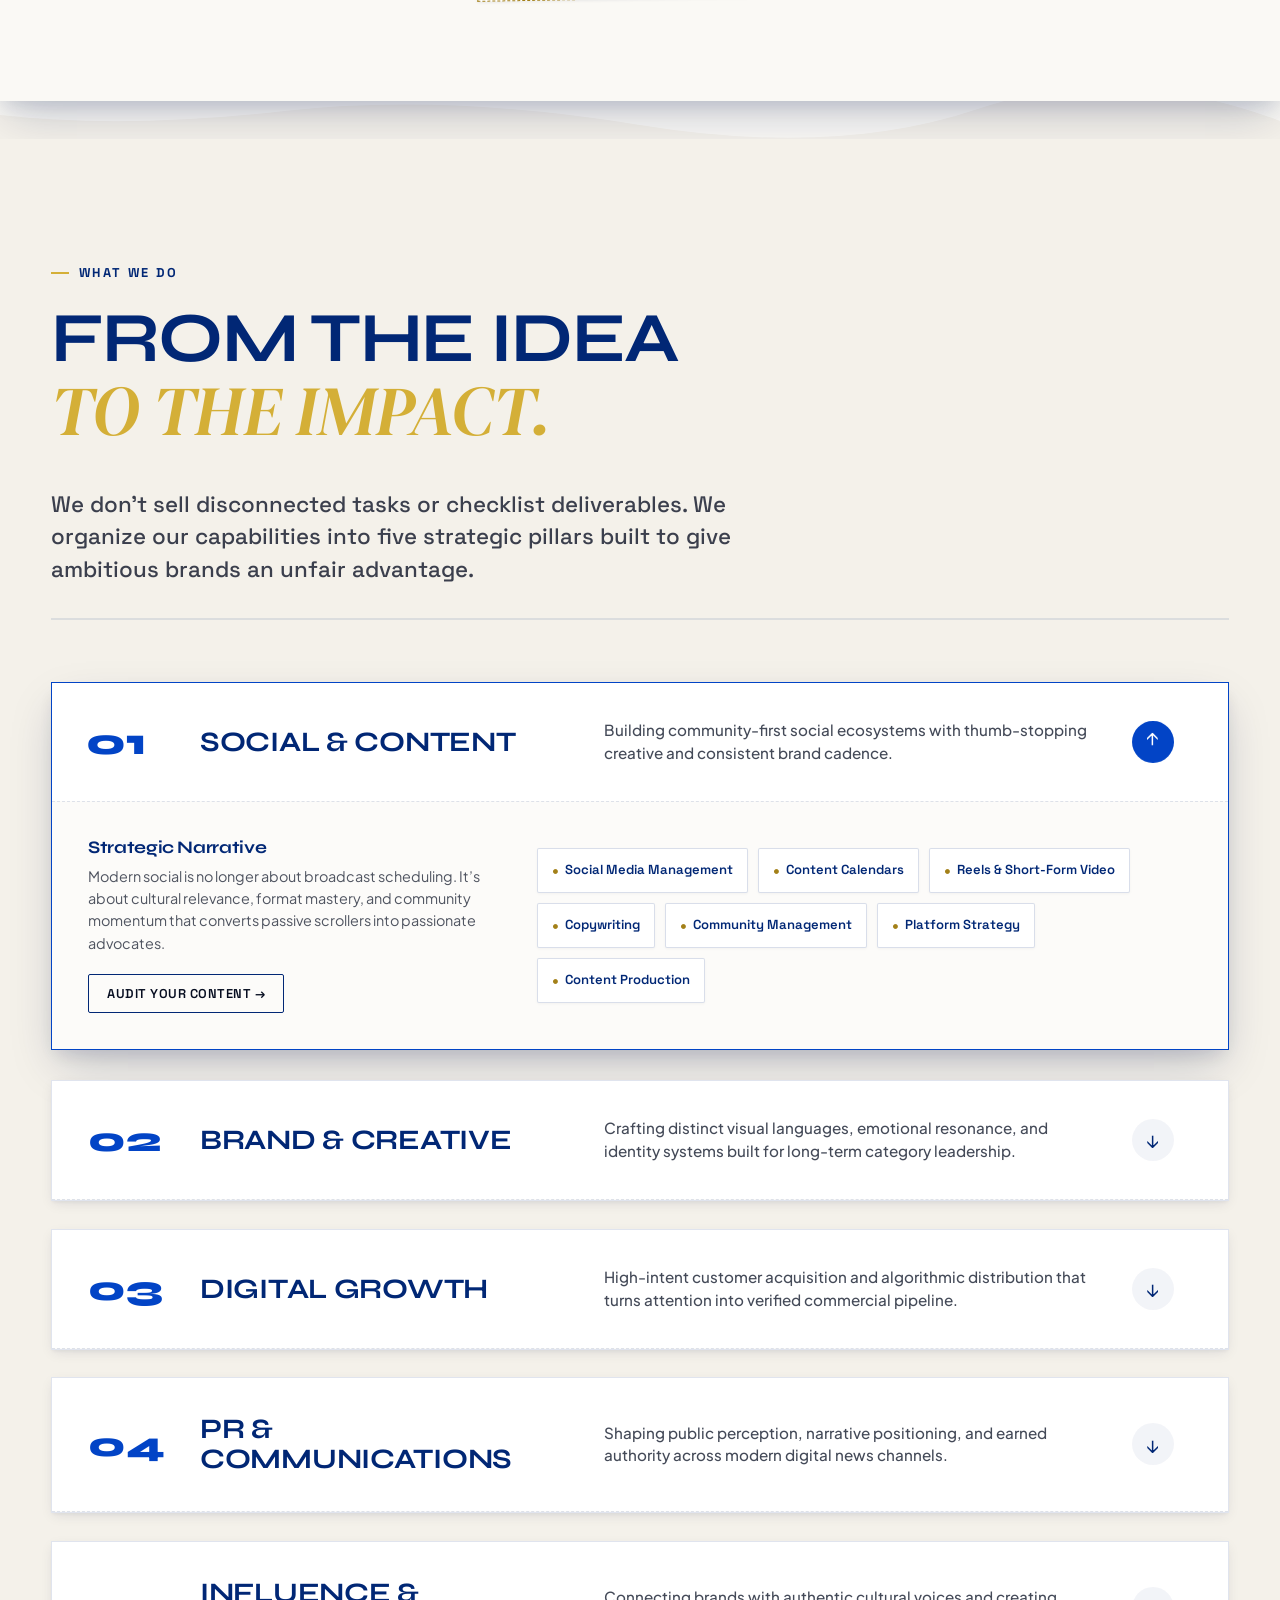
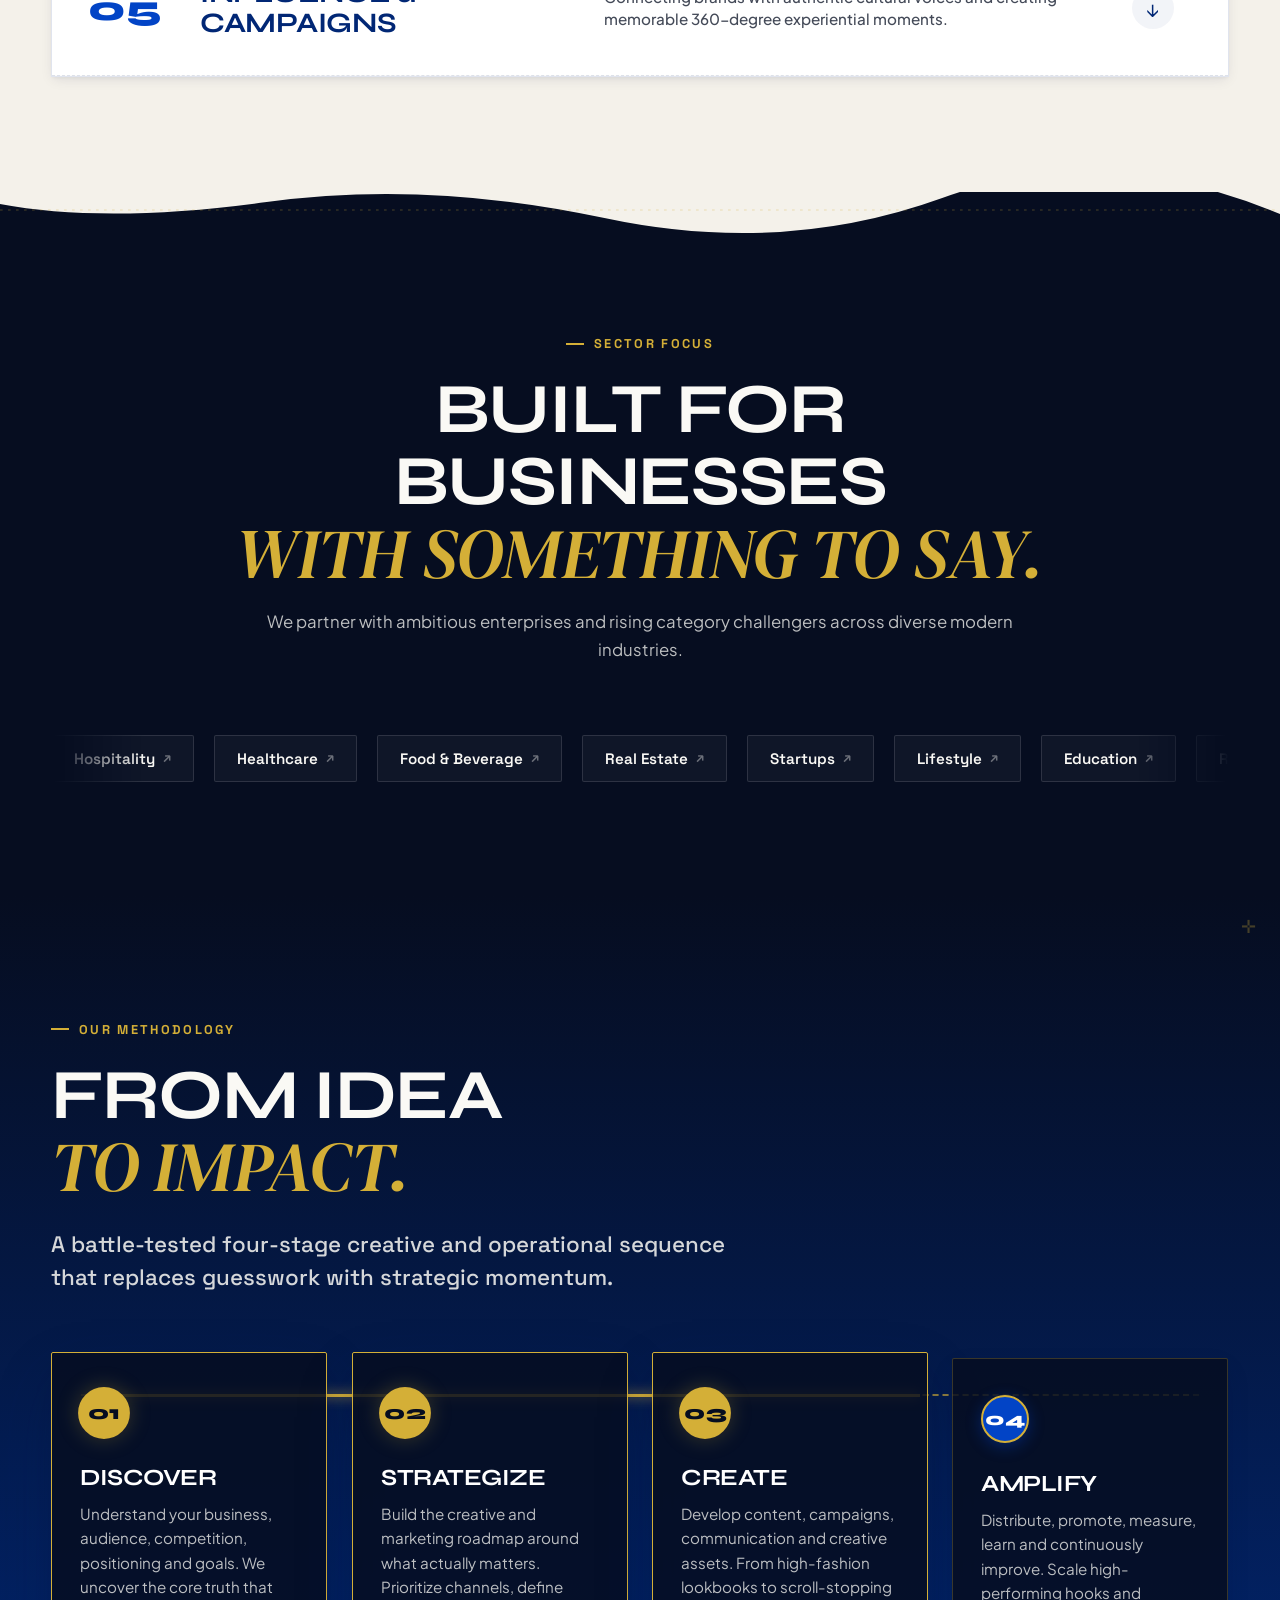
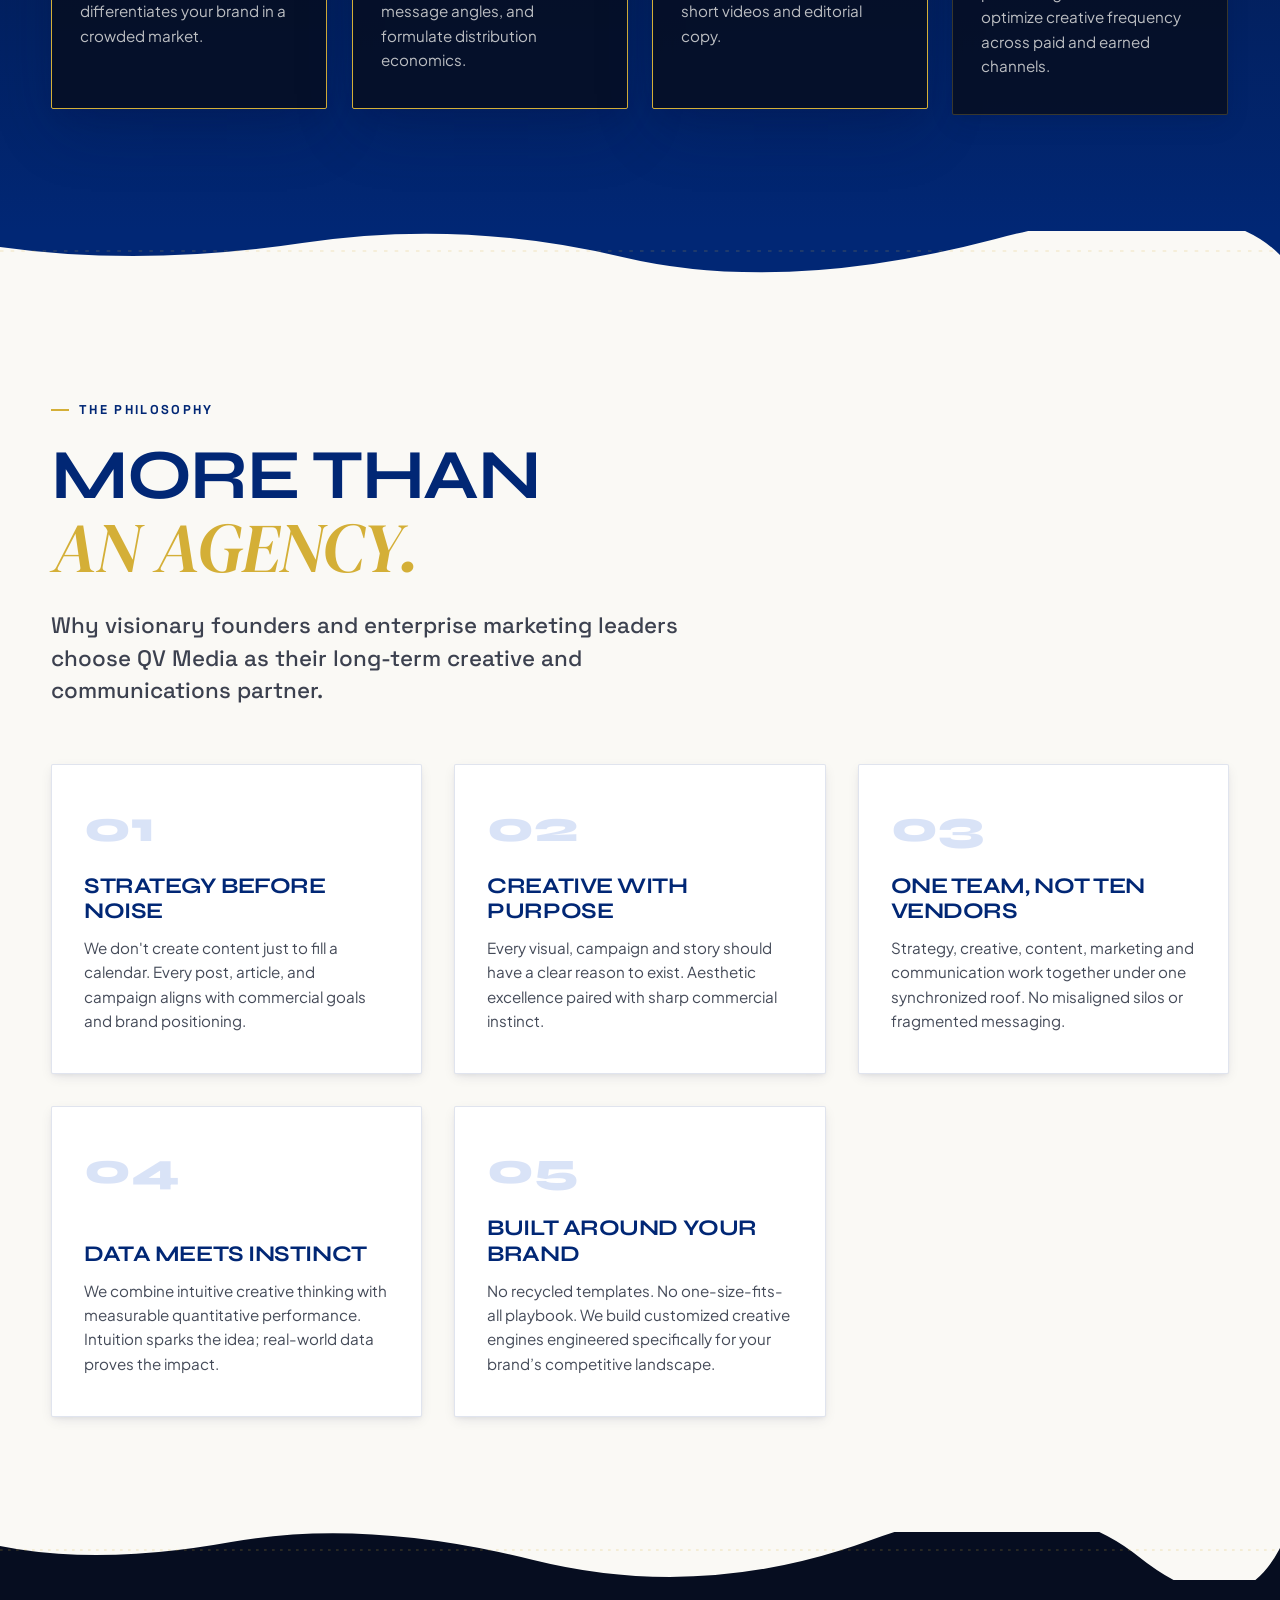
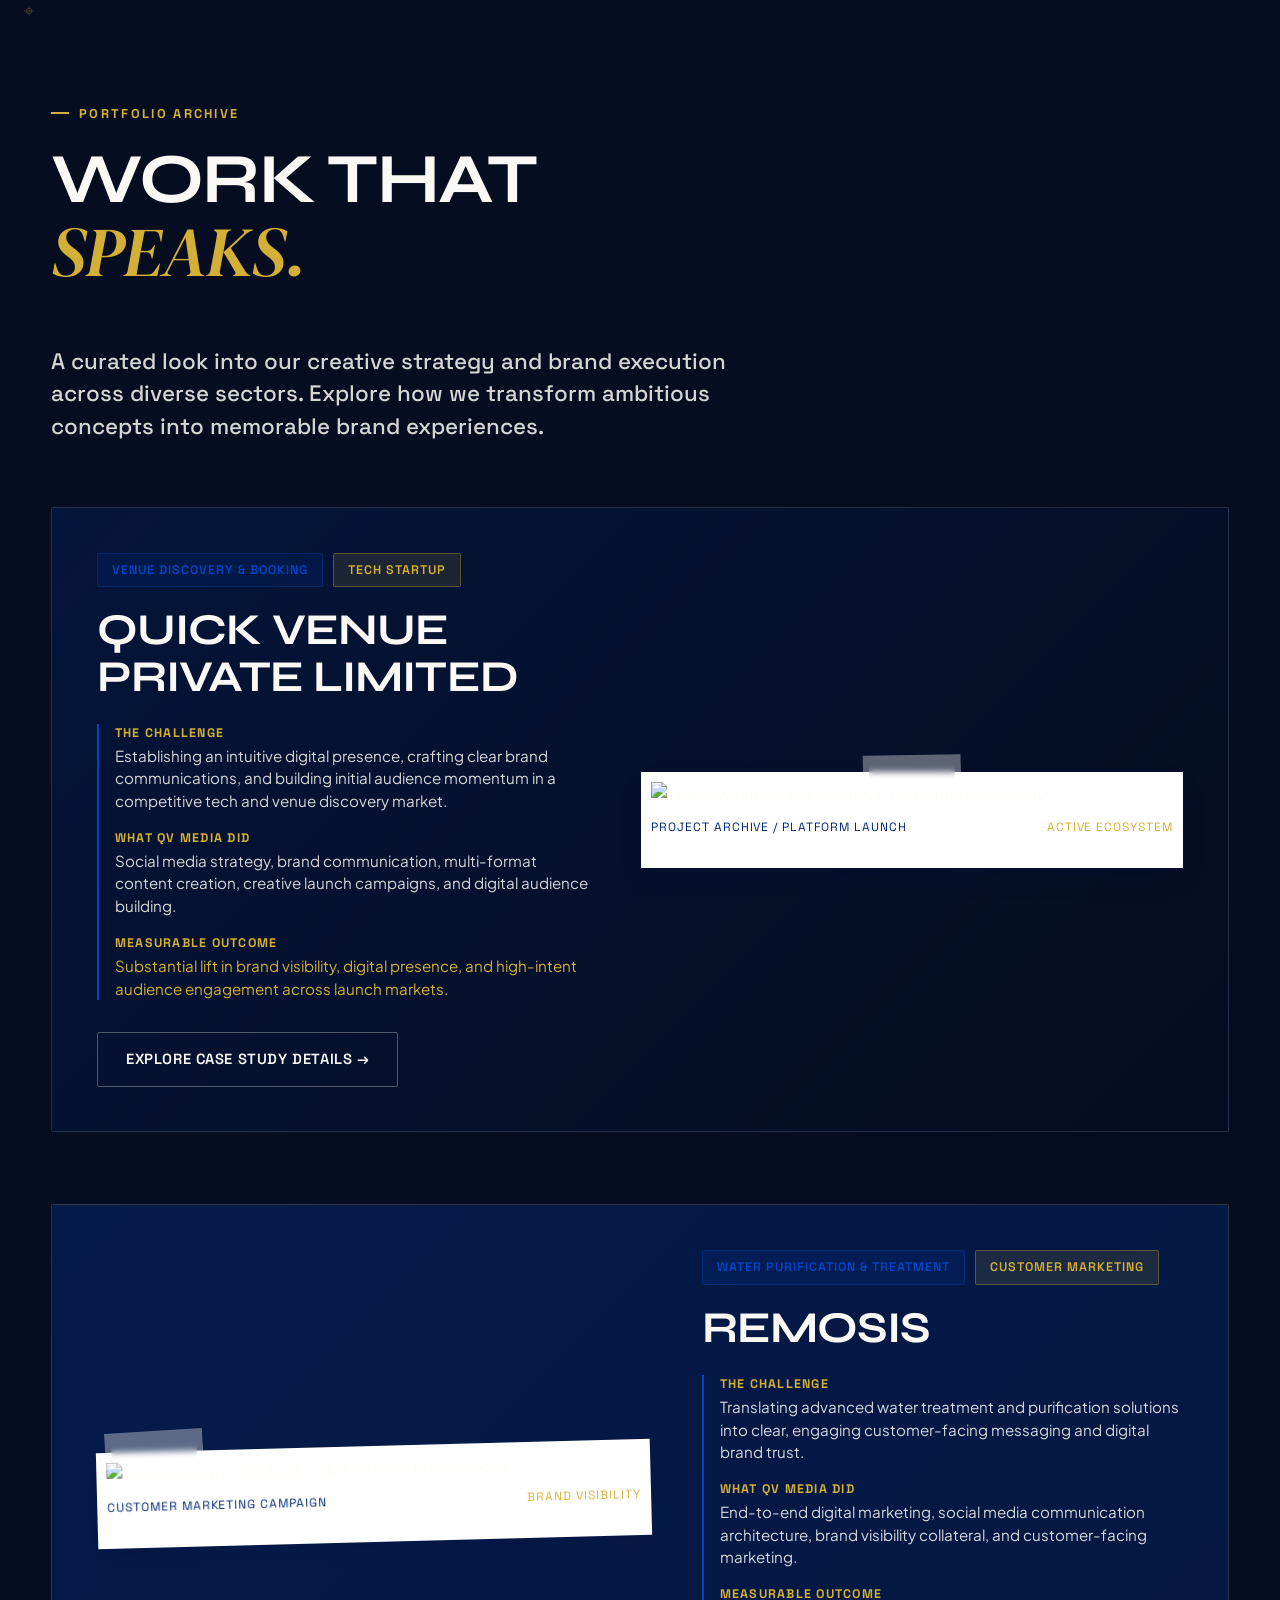
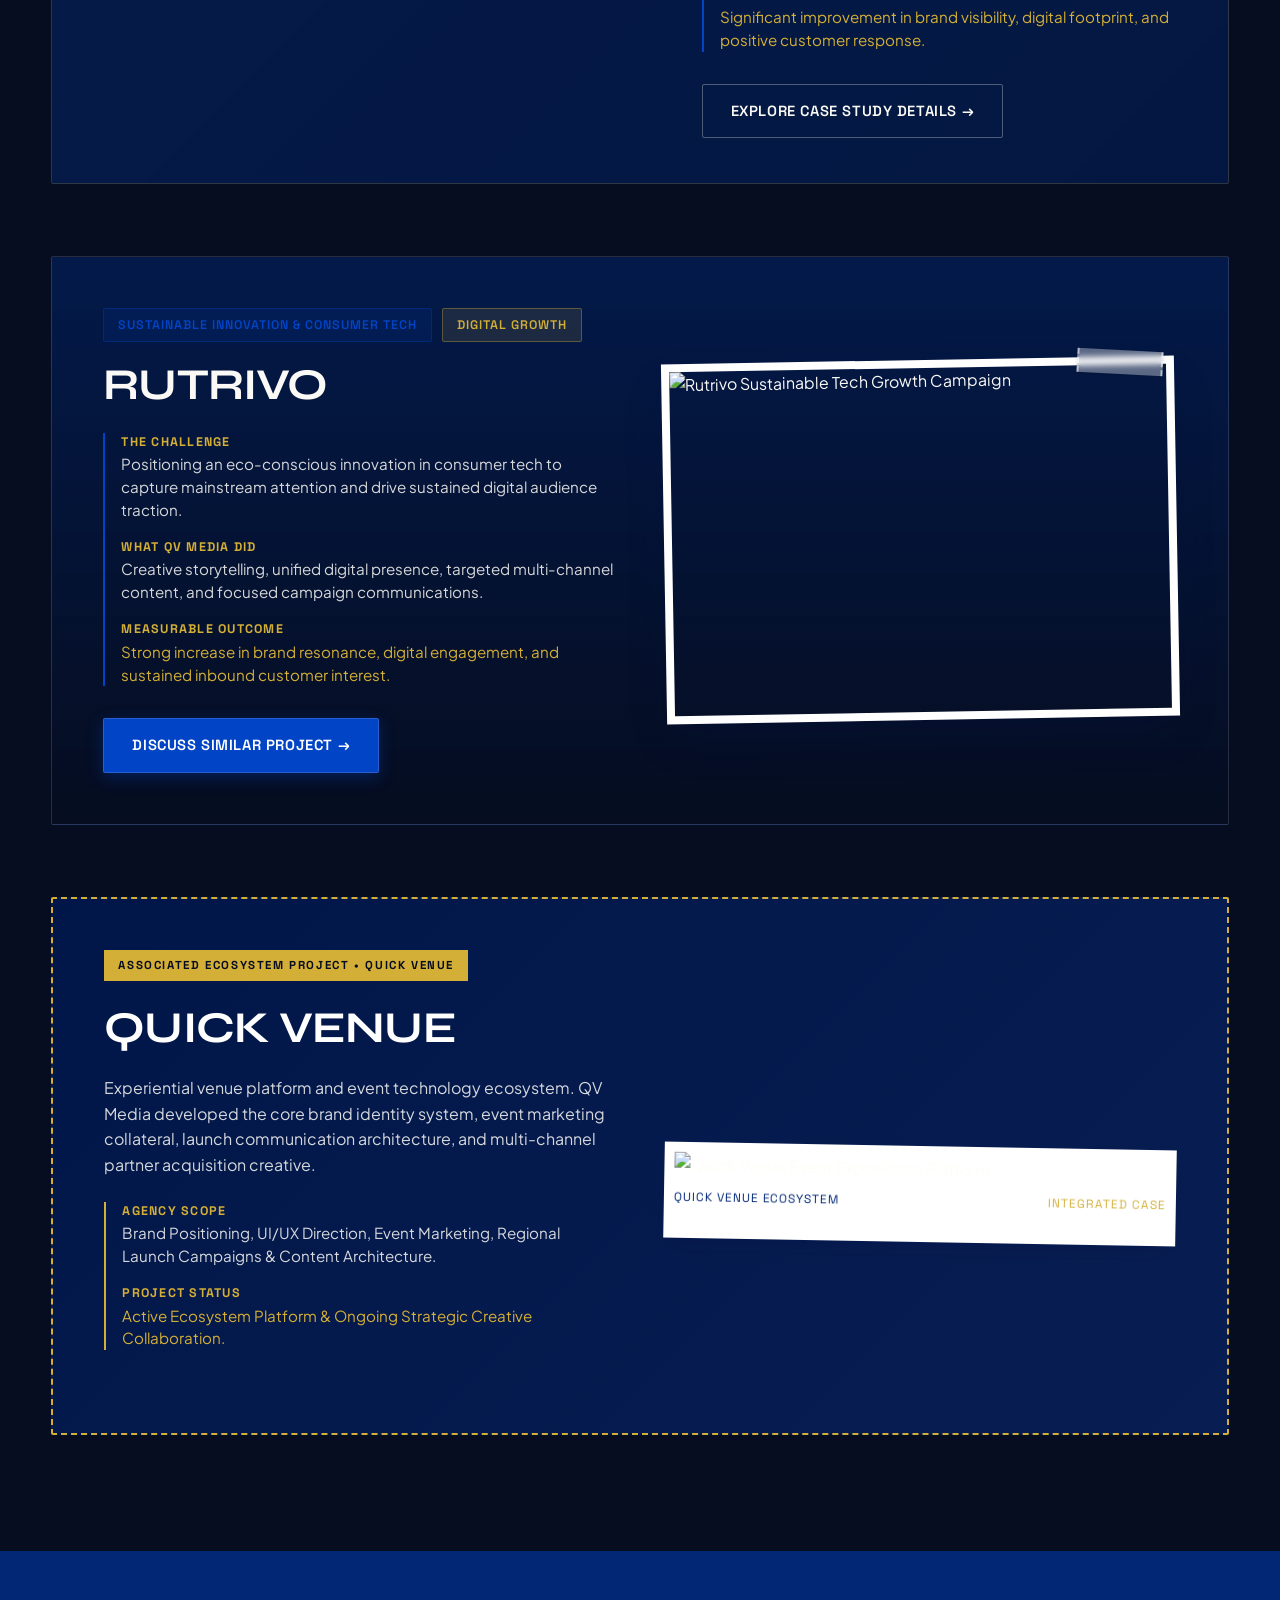
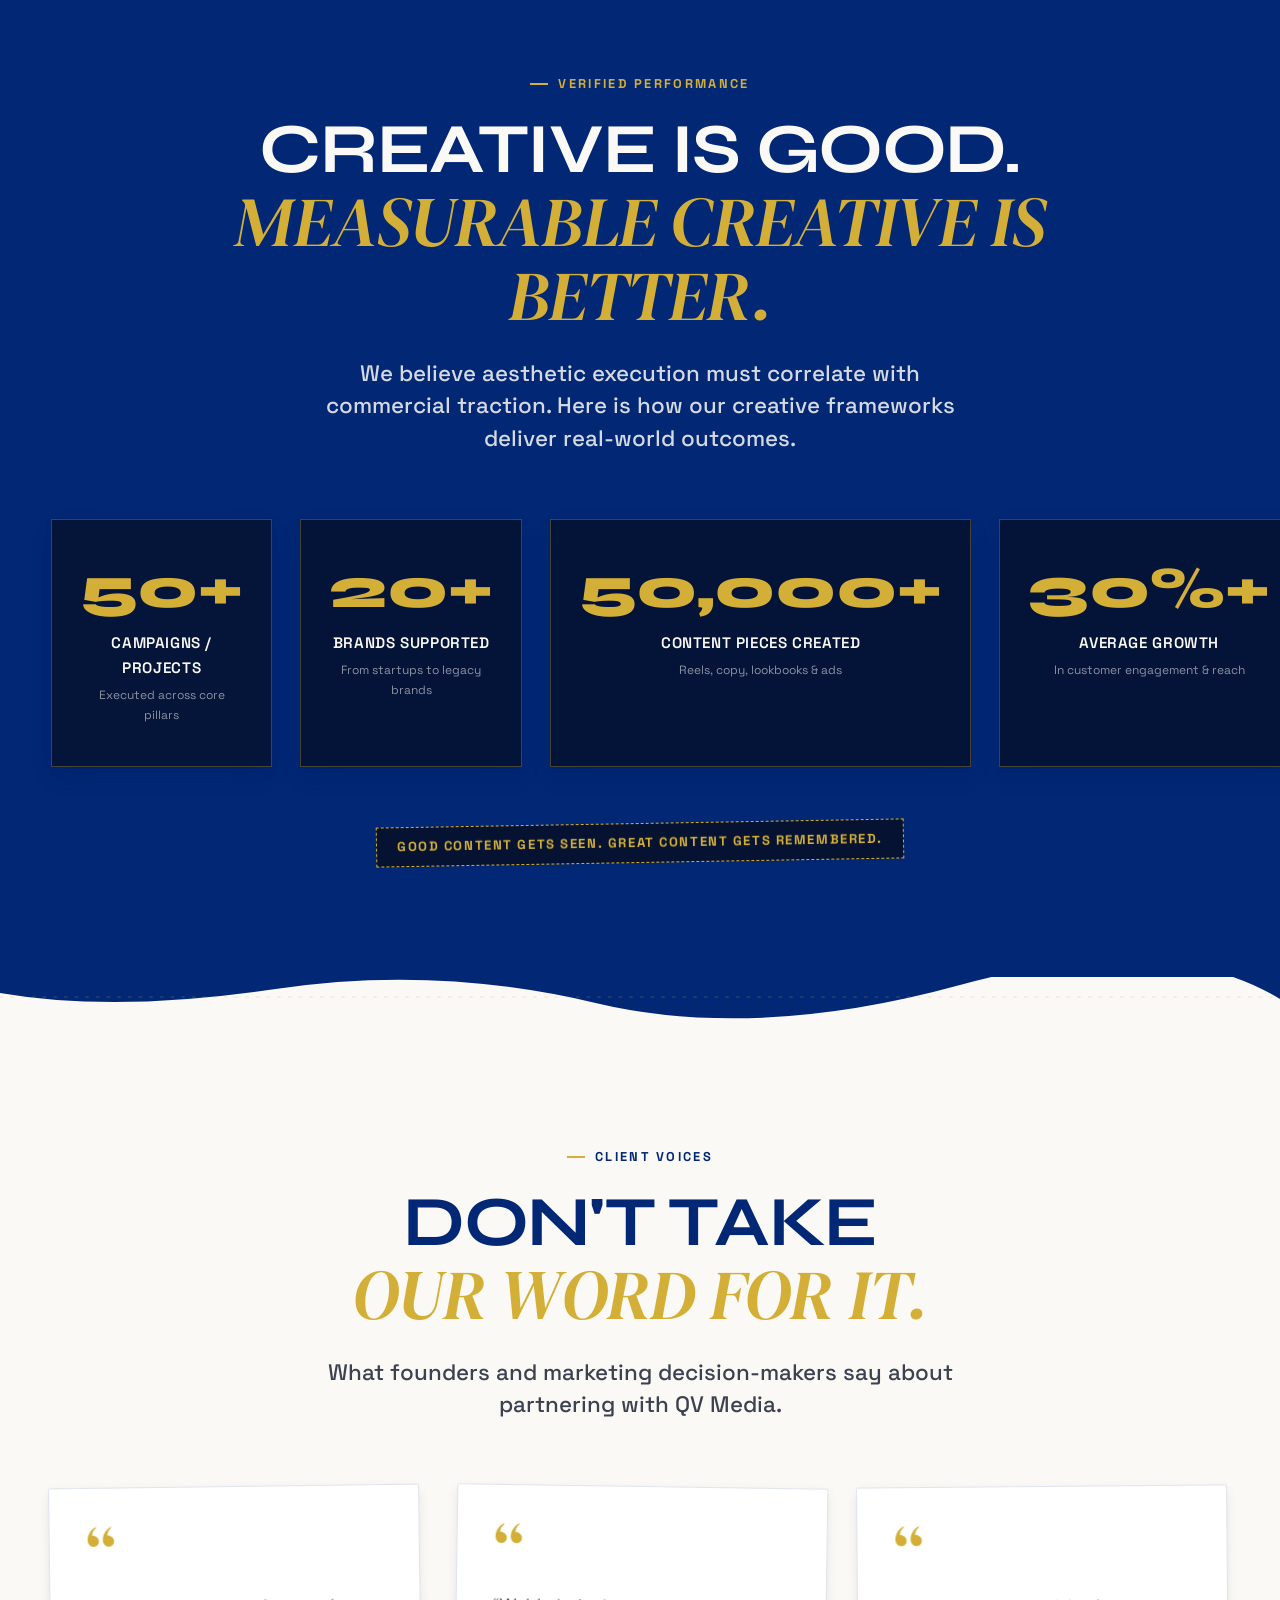
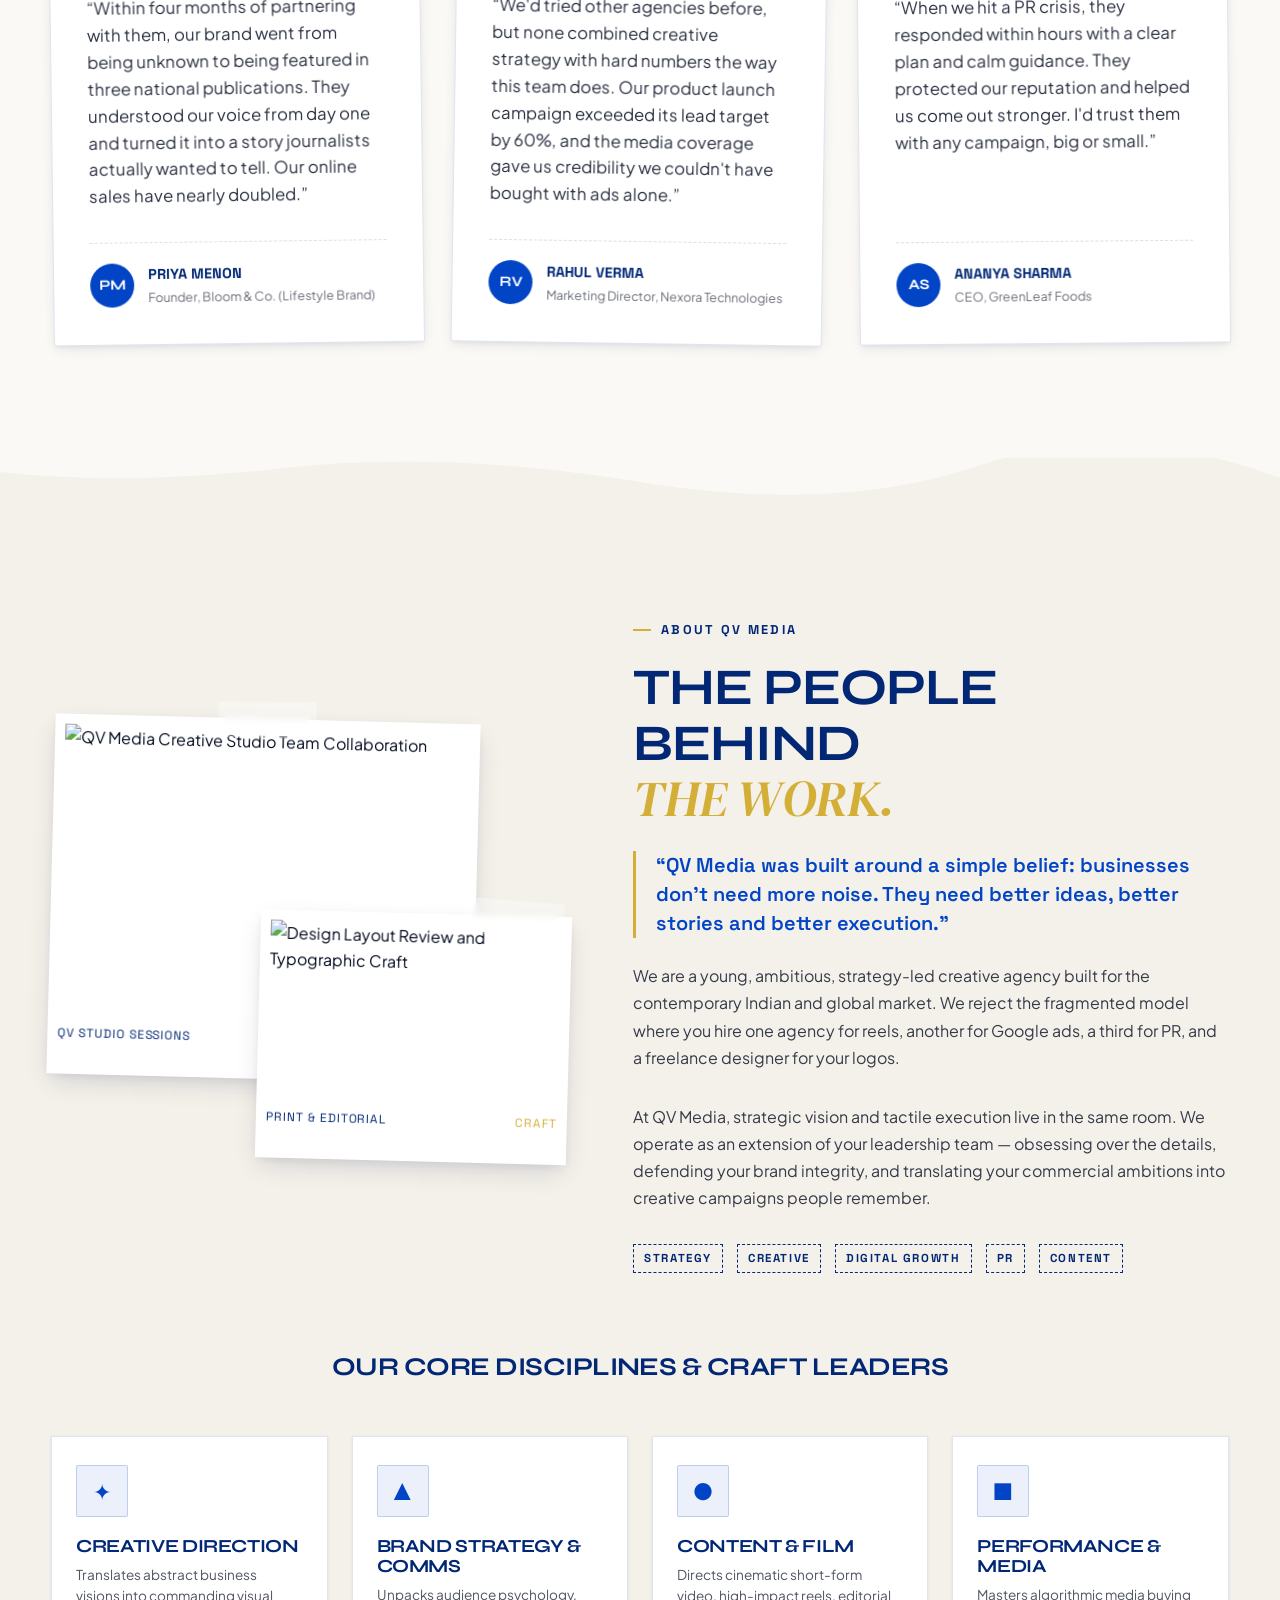
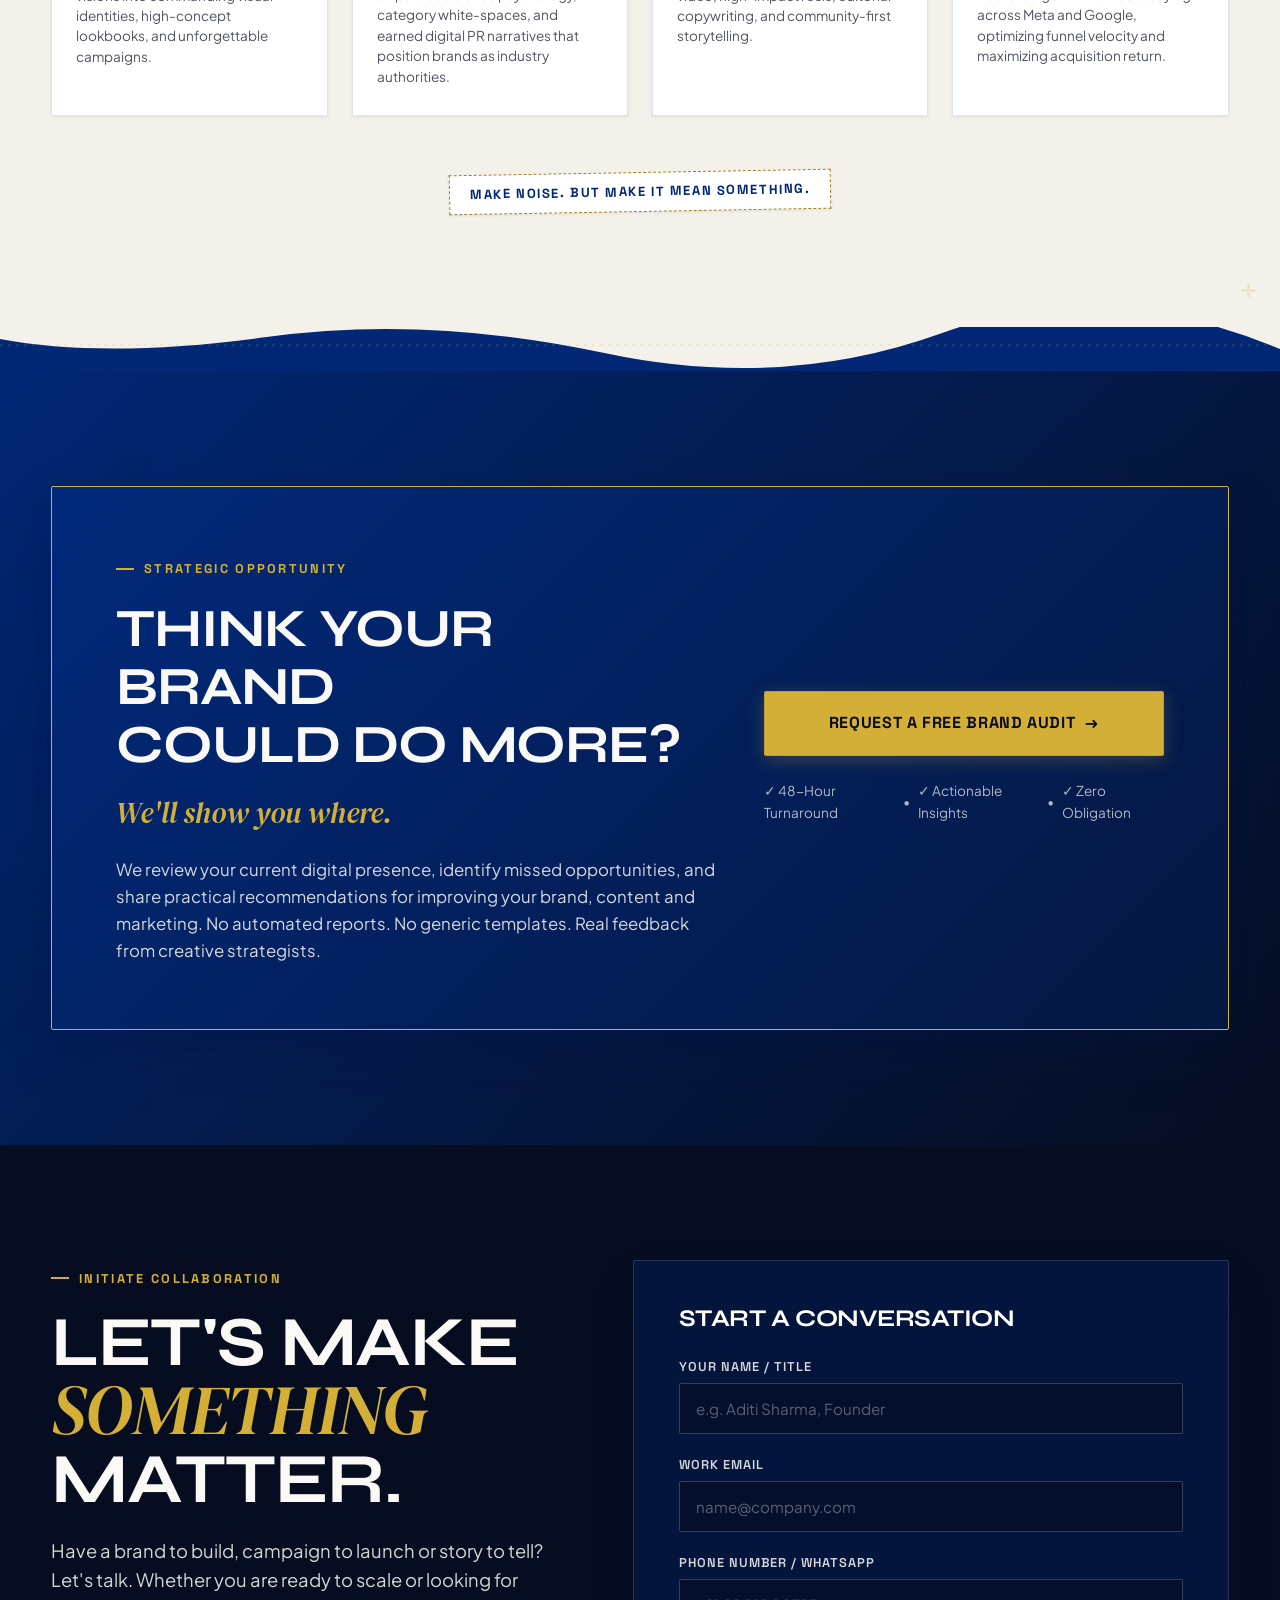
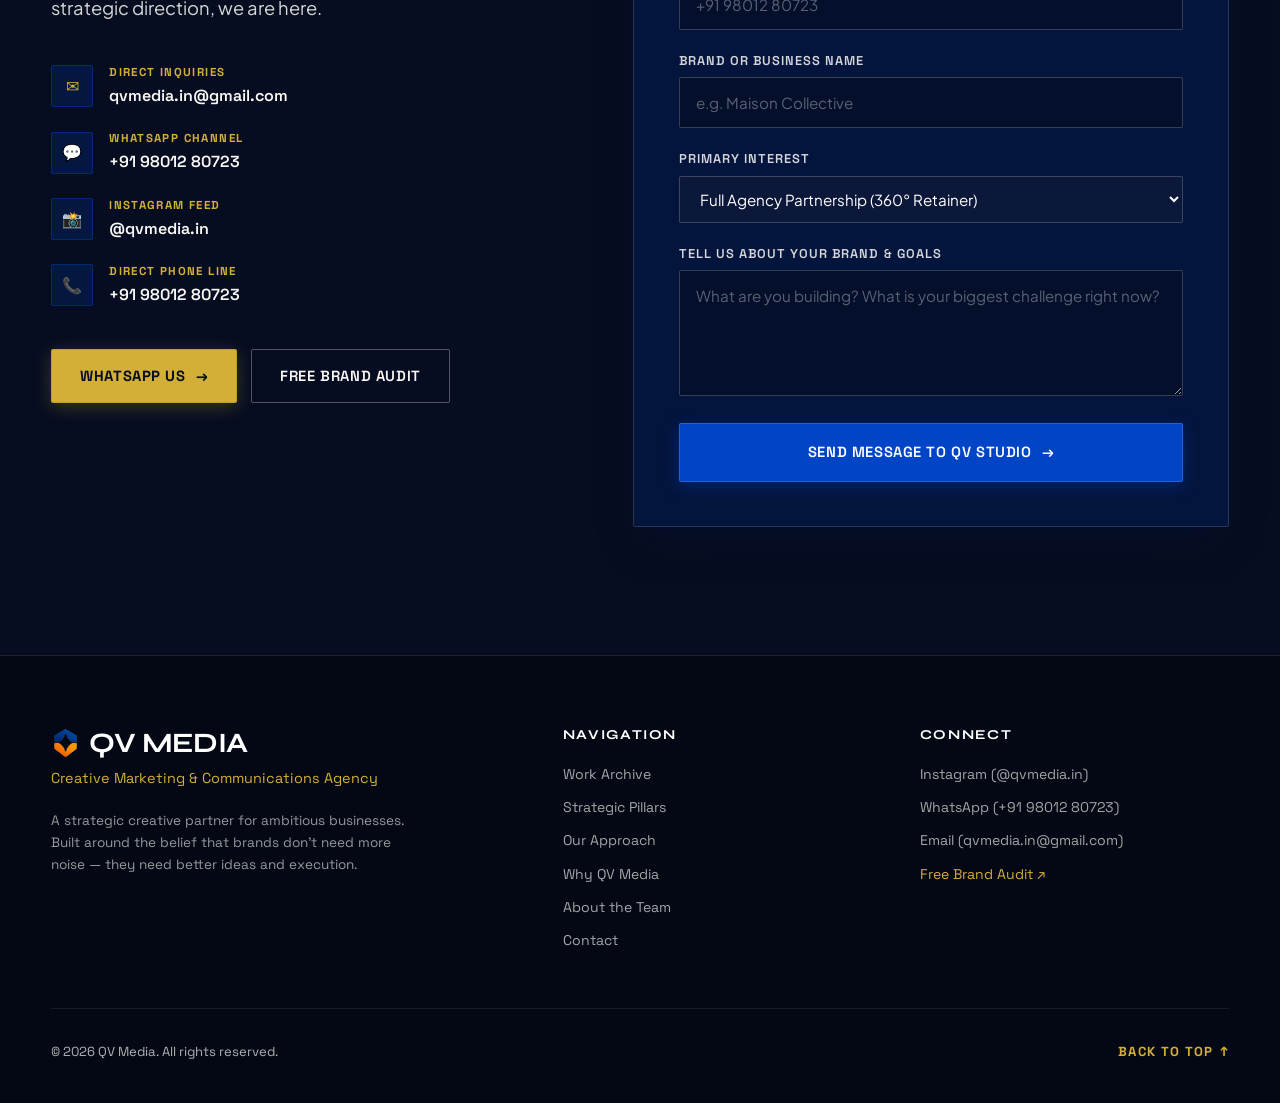
==== commit 4e8dd702: "feat: embed Zanderio AI chat support widget" ====
--- a/index.html
+++ b/index.html
@@ -1419,5 +1419,7 @@
 
   <!-- Scripts -->
   <script src="js/main.js"></script>
+  <!-- Zanderio AI Assistant Widget -->
+  <script src="https://cdn.zanderio.ai/widget/loader.js" data-id="wdg_VYq9rrDriKTeKmzNqcLjAAPc" defer></script>
 </body>
 </html>
